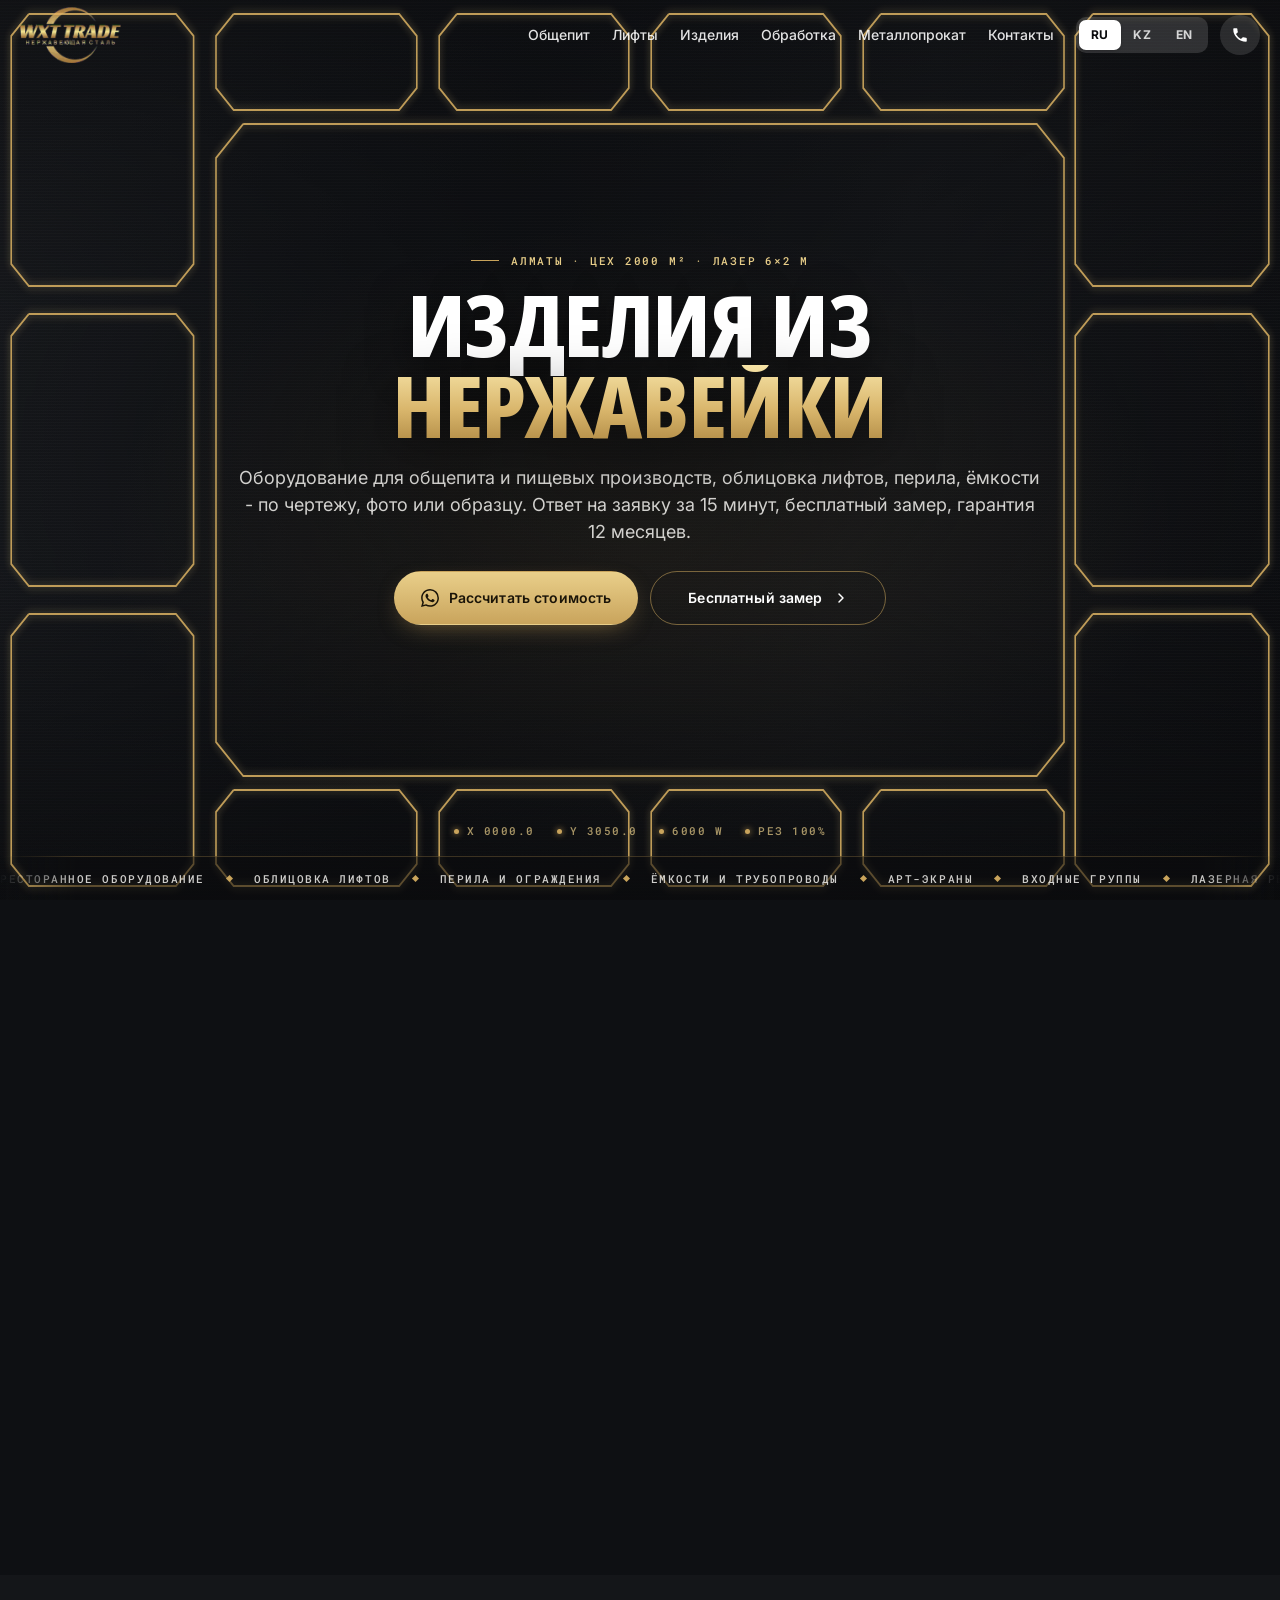
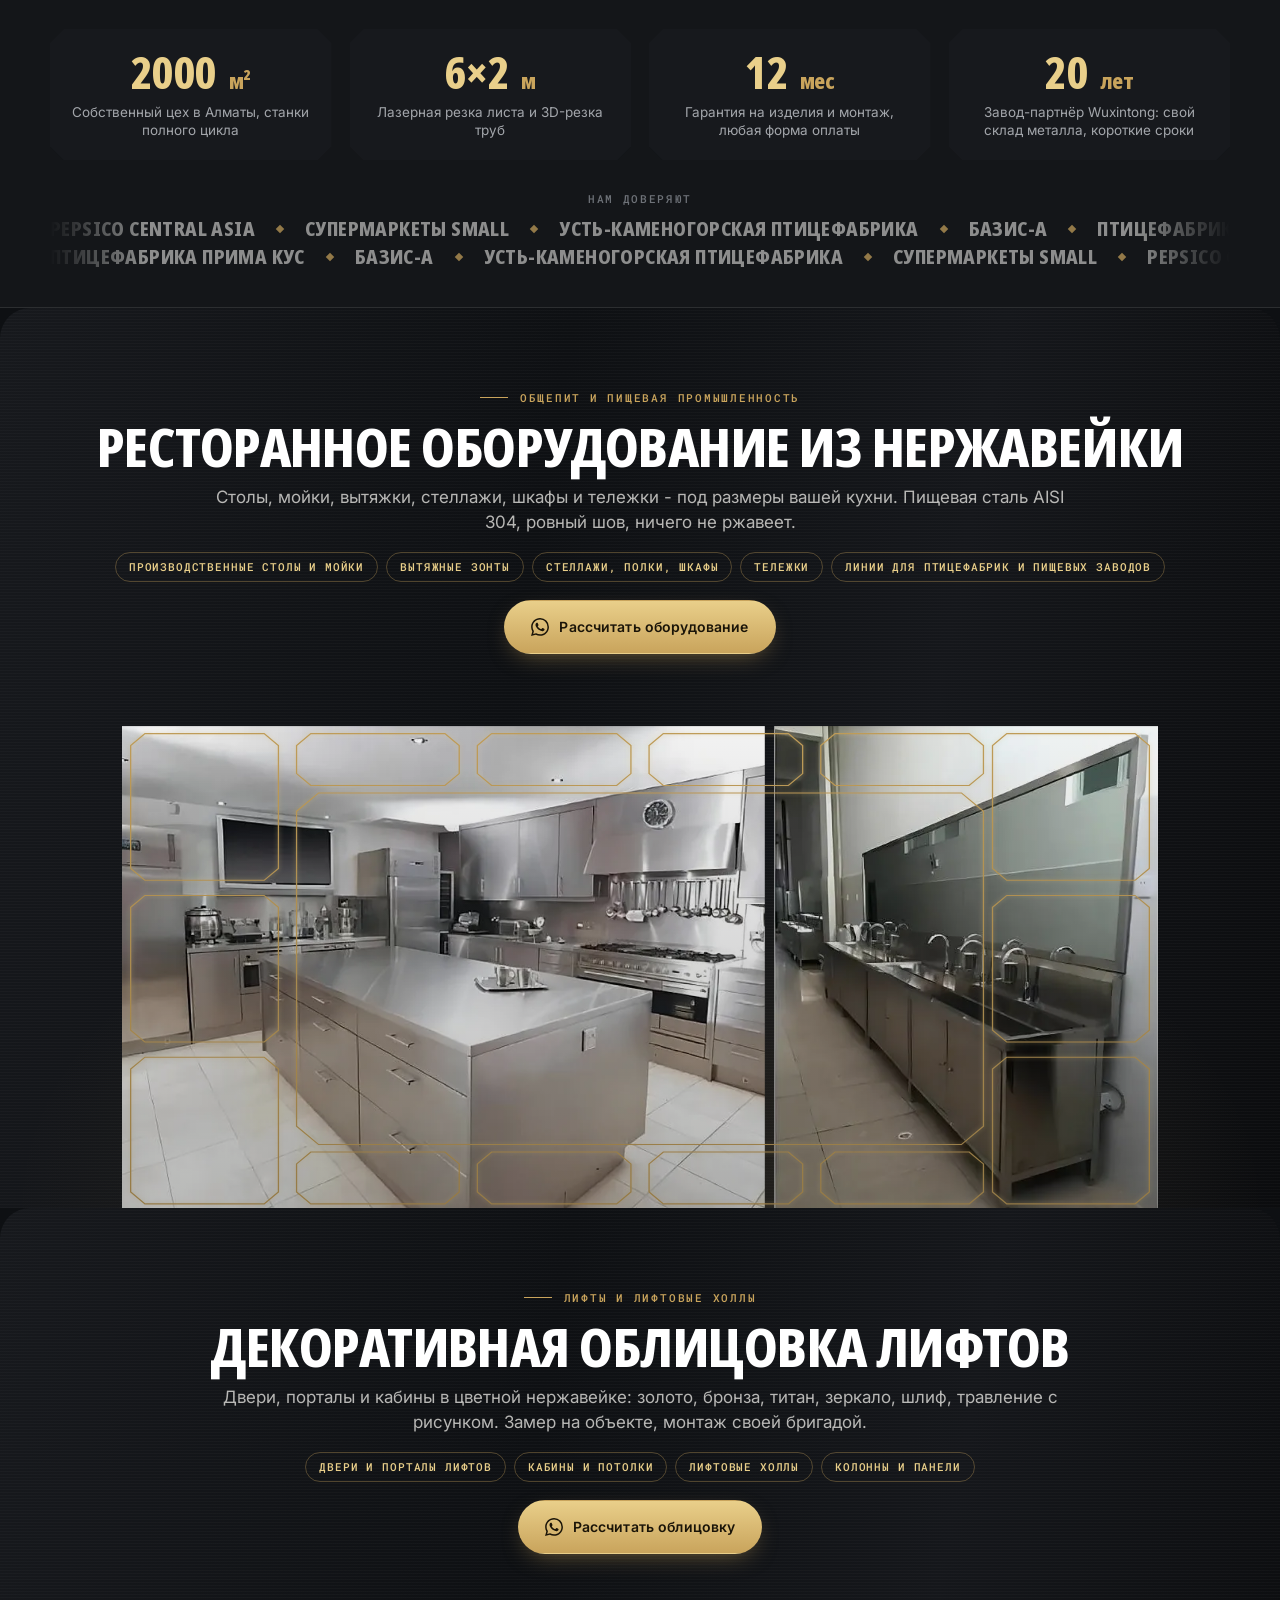
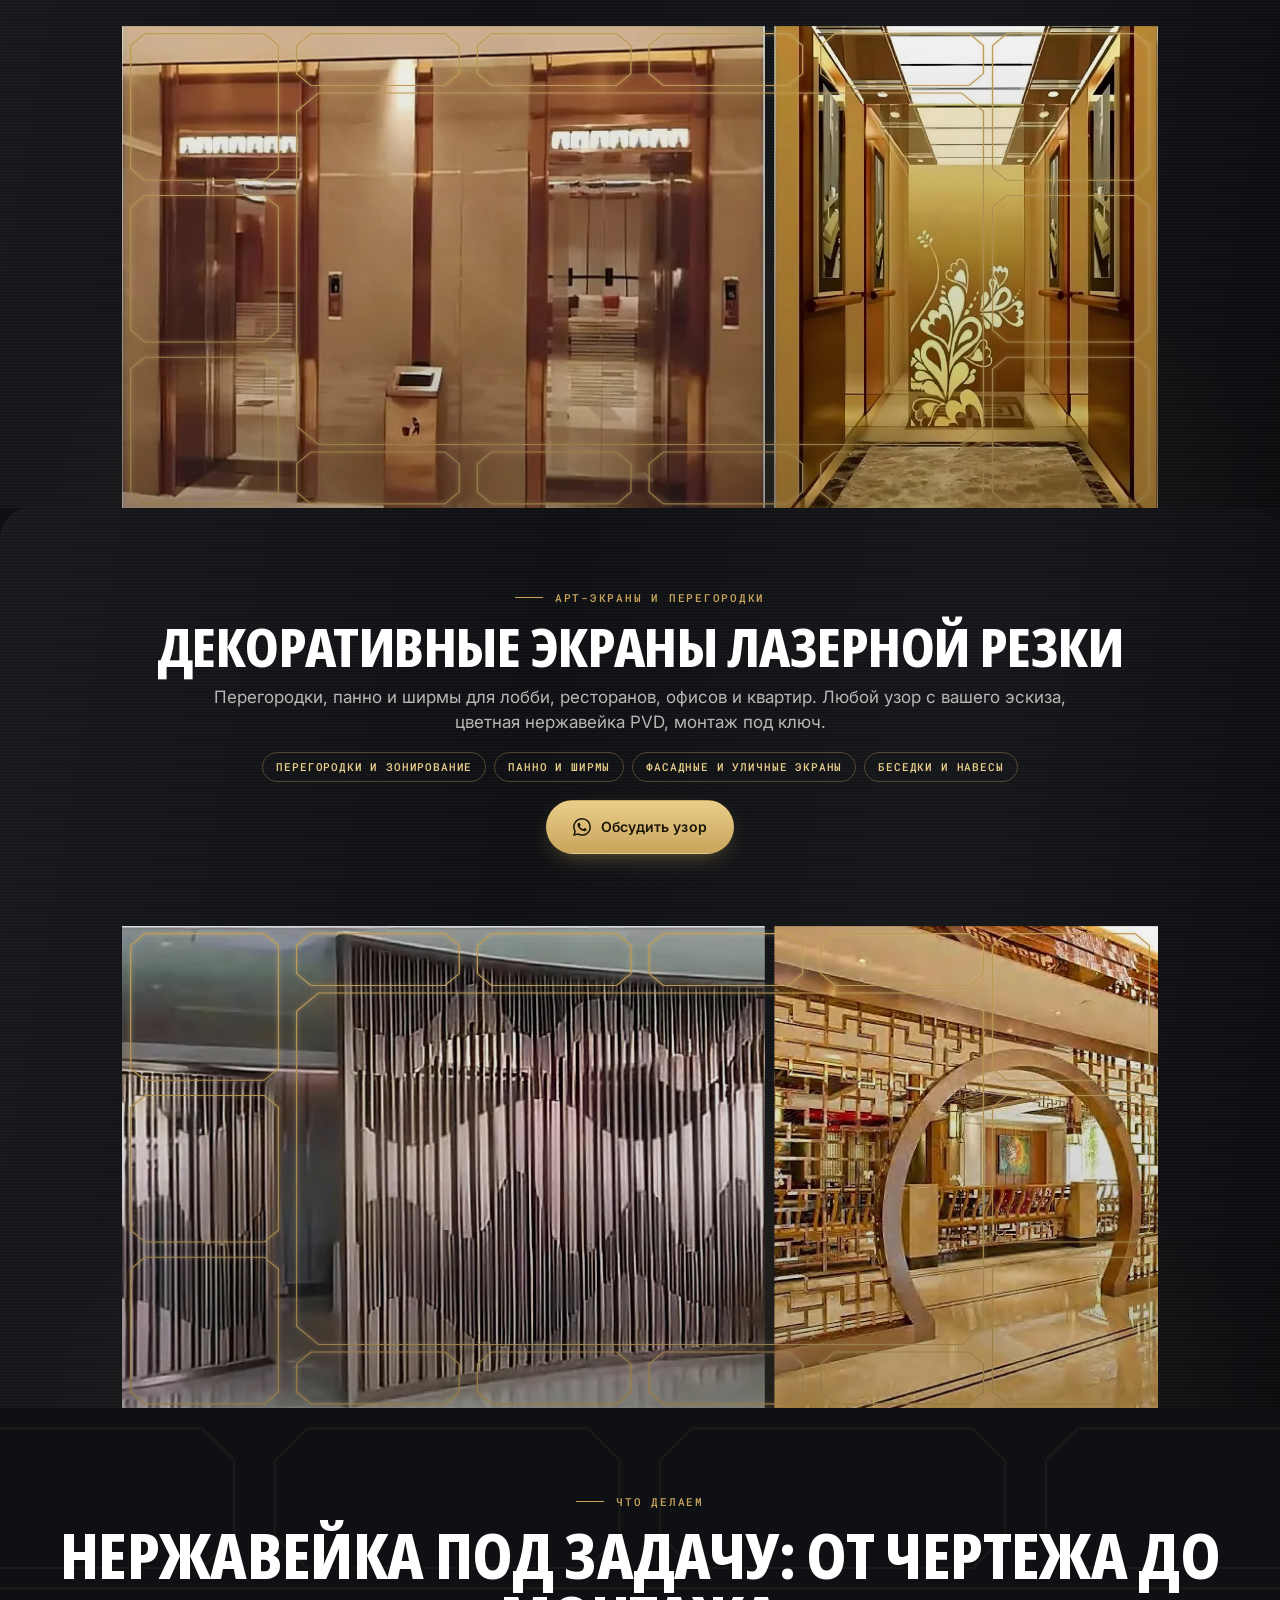
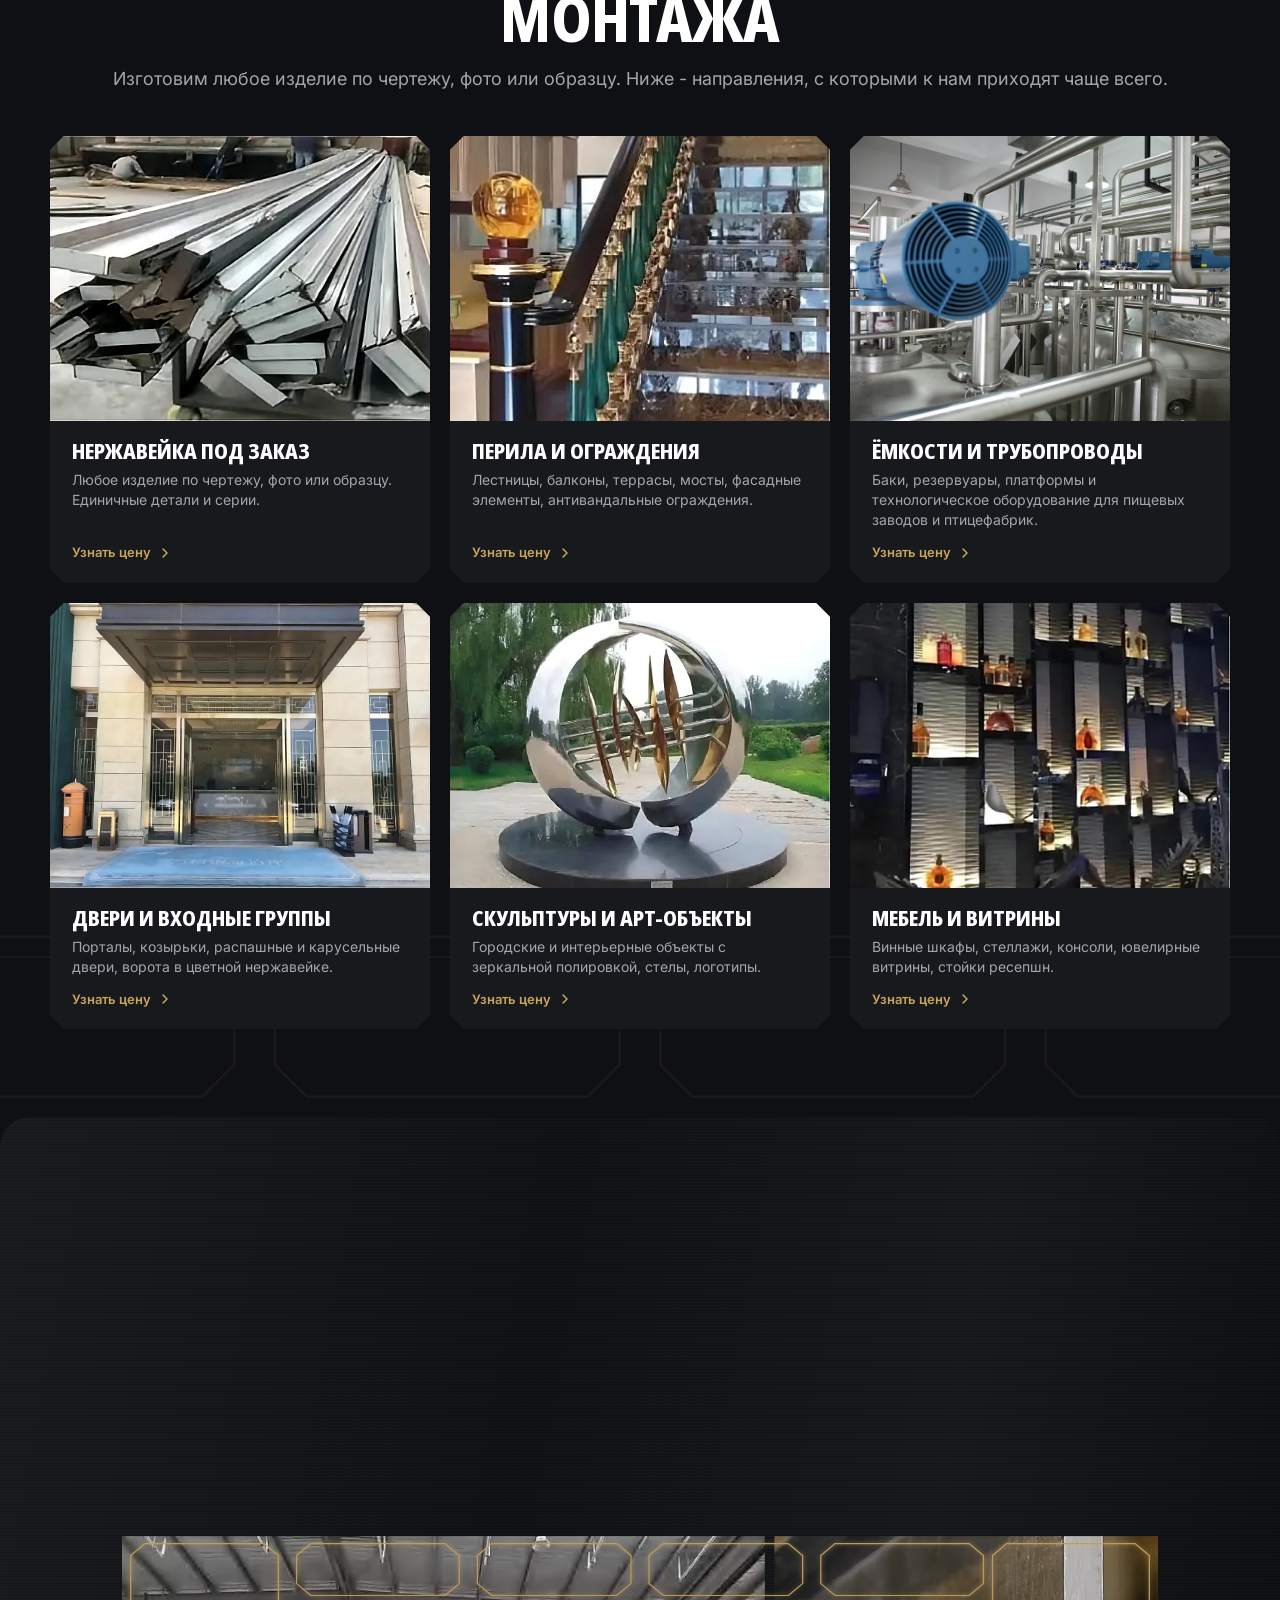
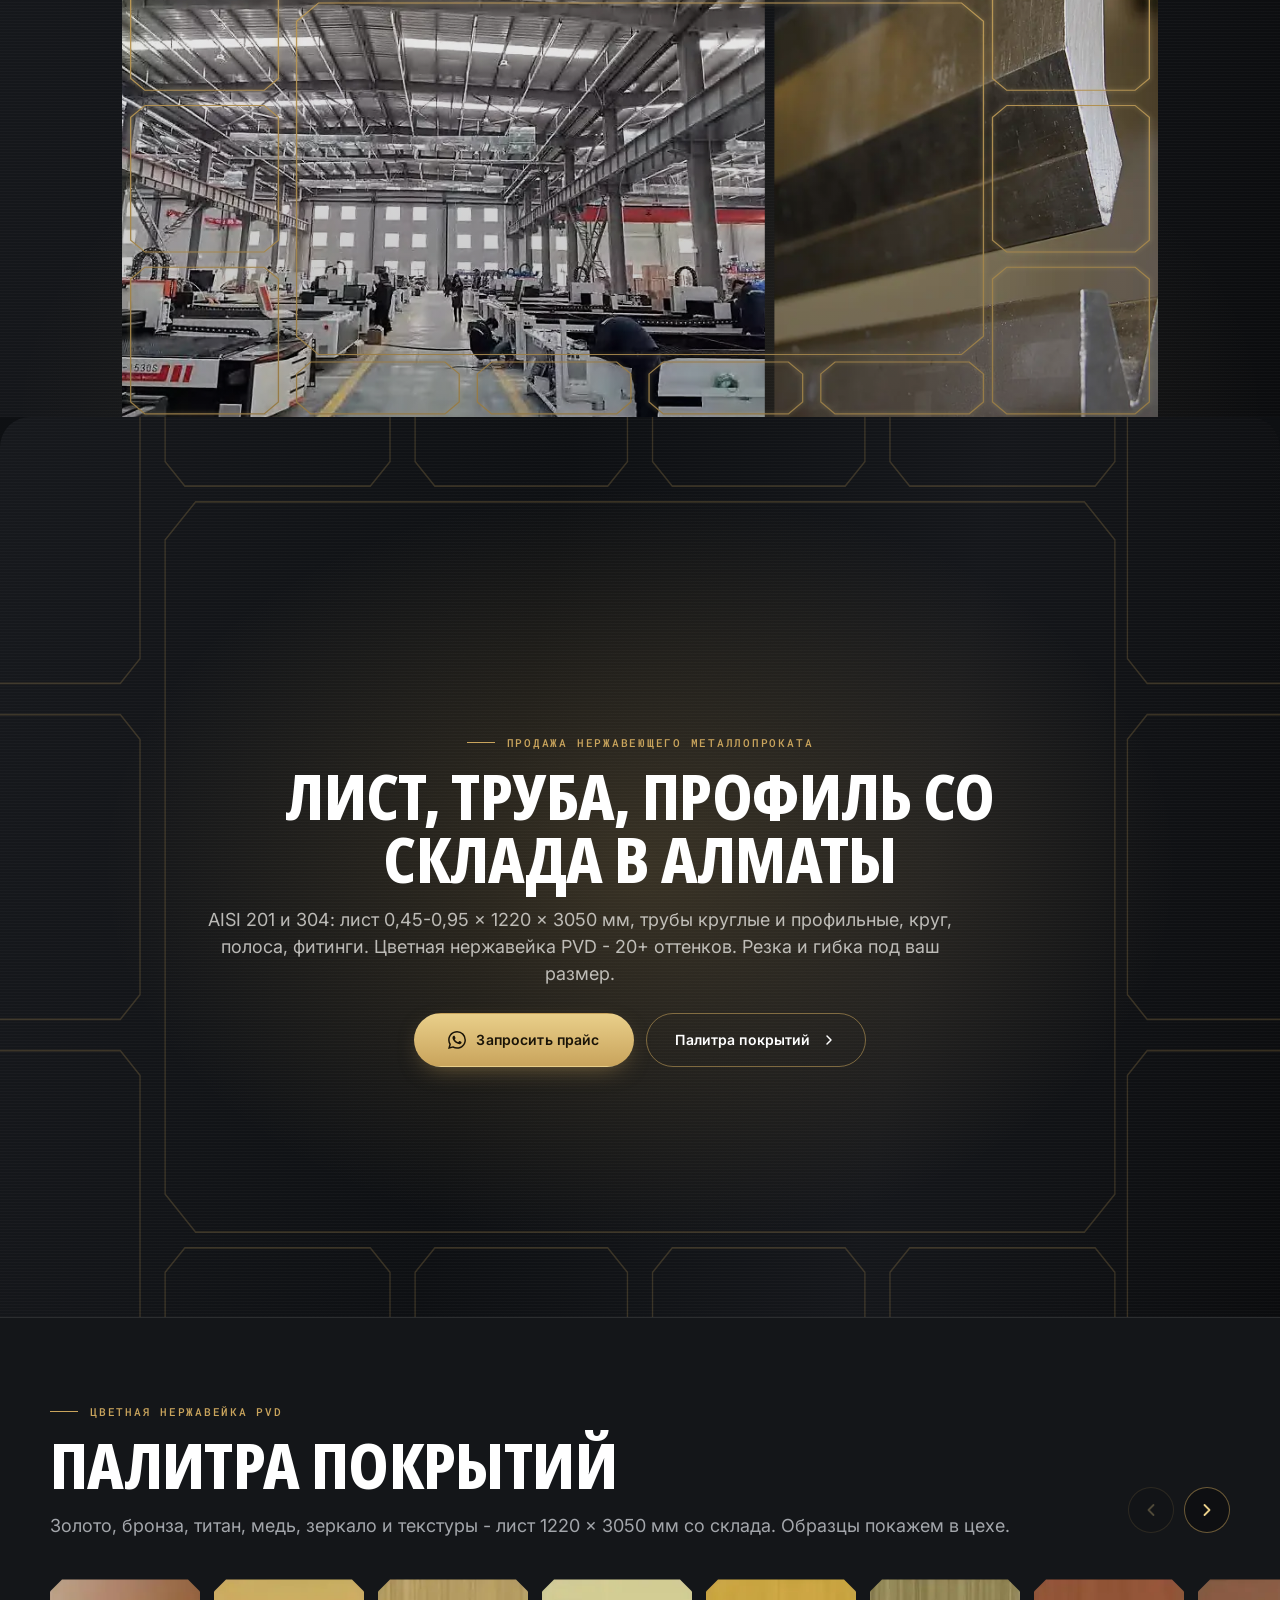
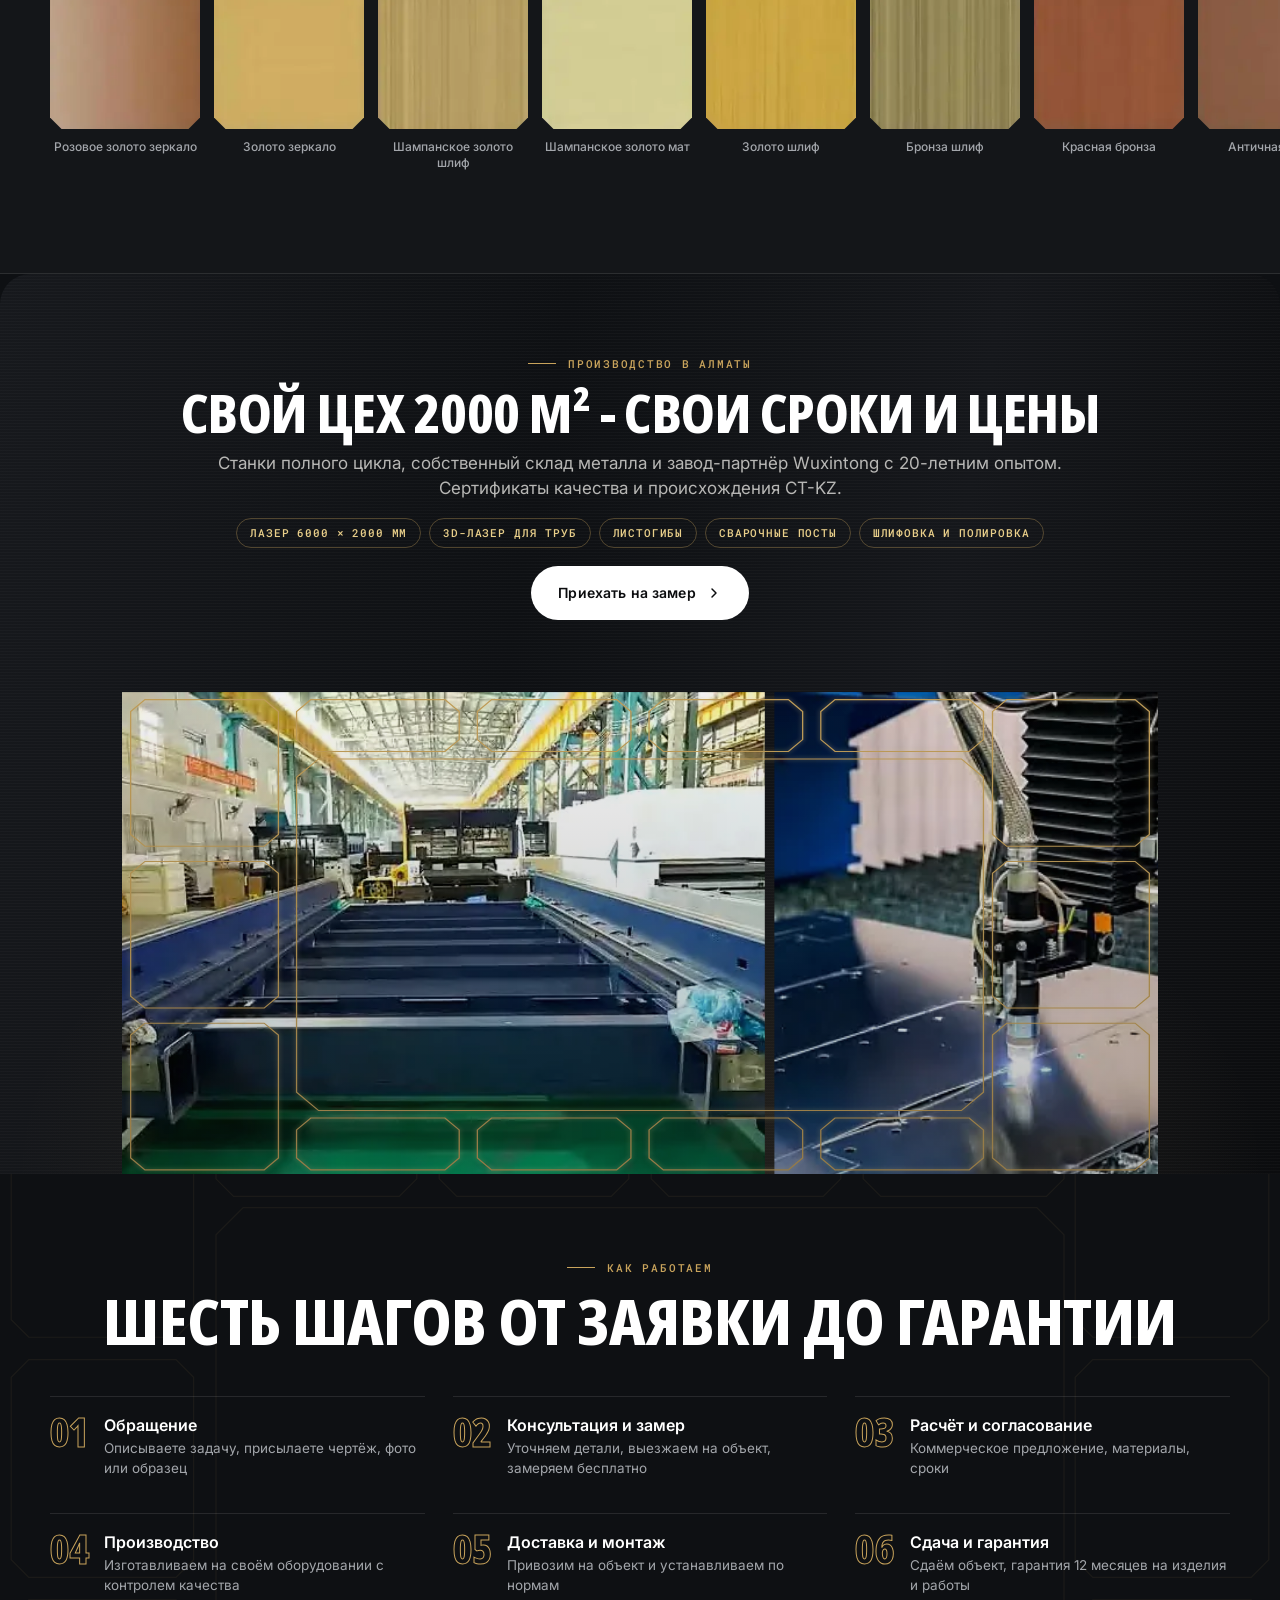
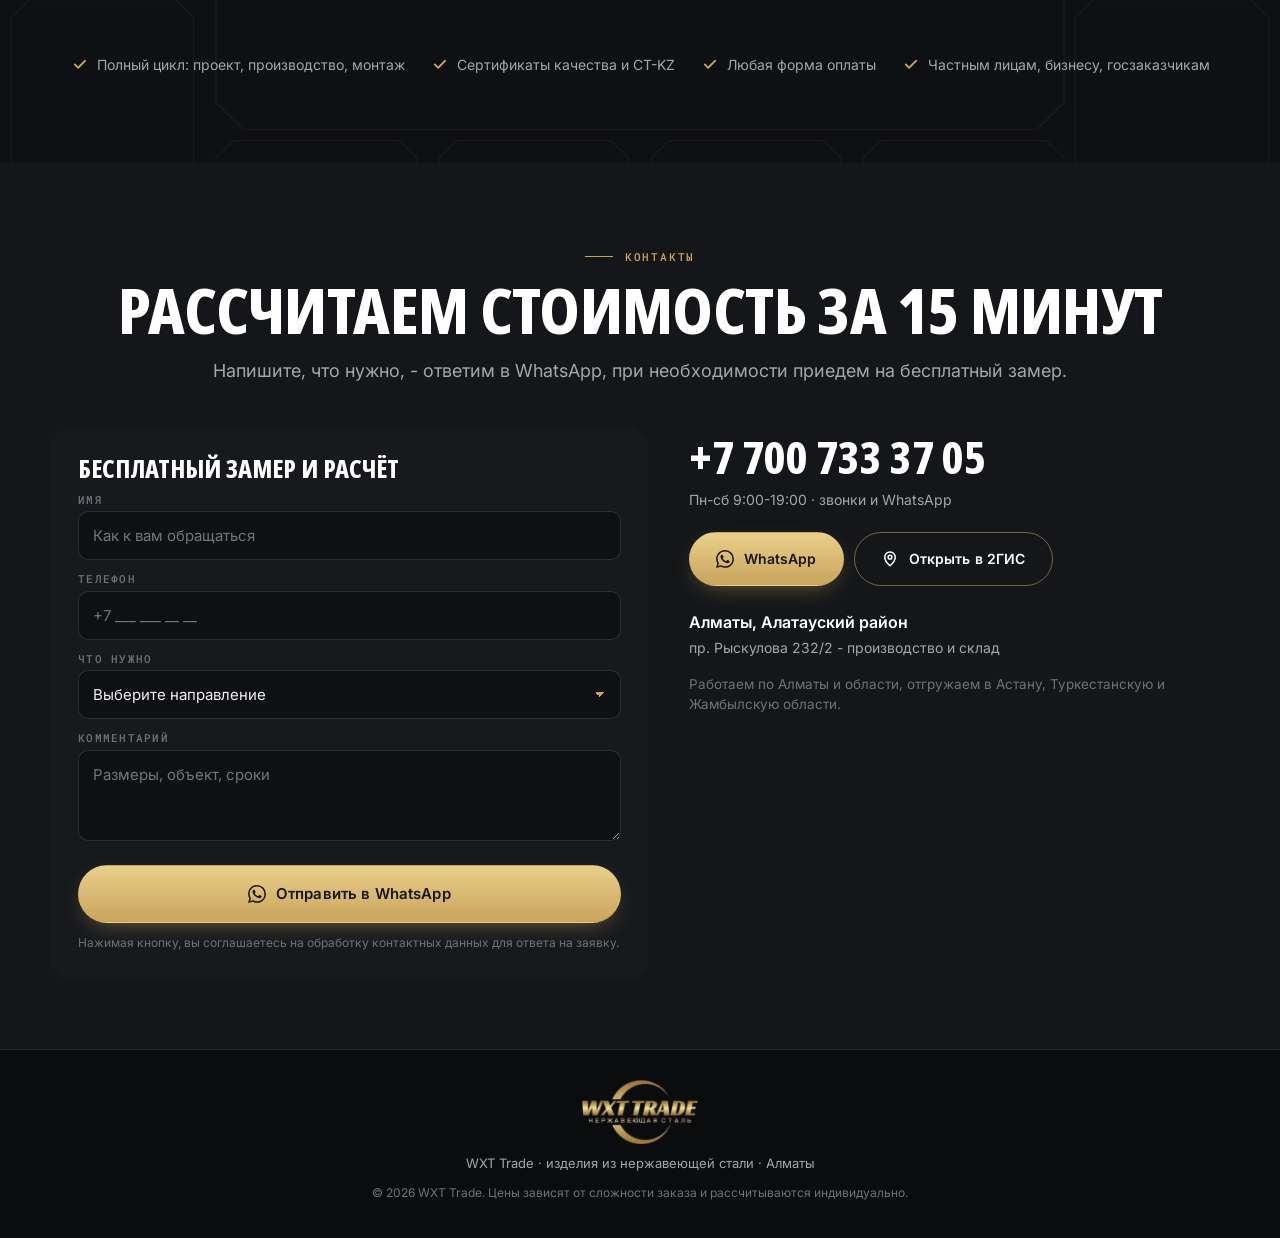
==== index.html @ 7840603b "Первая версия лэндинга WXT Trade Co-Authored-By: Claude Opus 5.5 <noreply@anthropic.com>" ====
<!doctype html>
<html lang="ru">
<head>
<meta charset="utf-8">
<meta name="viewport" content="width=device-width, initial-scale=1, viewport-fit=cover">
<title data-i-t="m.title">WXT Trade - изделия из нержавеющей стали в Алматы: ресторанное оборудование, облицовка лифтов, лазерная резка</title>
<meta name="description" data-i-c="m.desc" content="Производство изделий из нержавеющей стали в Алматы: оборудование для общепита и пищевых производств, облицовка лифтов, перила, ёмкости, декоративные экраны. Лазерная резка до 6х2 м, цех 2000 м², гарантия 12 месяцев, бесплатный замер.">
<meta name="theme-color" content="#0E1013">
<link rel="canonical" href="https://songokura.github.io/wxt-trade/">
<meta property="og:type" content="website">
<meta property="og:locale" content="ru_RU">
<meta property="og:site_name" content="WXT Trade">
<meta property="og:title" data-i-c="m.ogt" content="WXT Trade - изделия из нержавеющей стали в Алматы">
<meta property="og:description" data-i-c="m.ogd" content="Ресторанное оборудование, облицовка лифтов, перила, ёмкости, экраны и любые изделия по чертежу. Лазерная резка до 6х2 м, свой цех 2000 м², гарантия 12 месяцев.">
<meta property="og:url" content="https://songokura.github.io/wxt-trade/">
<meta property="og:image" content="https://songokura.github.io/wxt-trade/assets/og-image.jpg">
<meta property="og:image:width" content="1200">
<meta property="og:image:height" content="630">
<meta name="twitter:card" content="summary_large_image">
<link rel="alternate" hreflang="ru" href="https://songokura.github.io/wxt-trade/?lang=ru">
<link rel="alternate" hreflang="en" href="https://songokura.github.io/wxt-trade/?lang=en">
<link rel="alternate" hreflang="x-default" href="https://songokura.github.io/wxt-trade/">
<link rel="icon" href="favicon.ico" sizes="32x32">
<link rel="icon" type="image/png" sizes="32x32" href="assets/favicon-32.png">
<link rel="icon" type="image/png" sizes="192x192" href="assets/favicon-192.png">
<link rel="apple-touch-icon" sizes="180x180" href="assets/apple-touch-icon.png">
<link rel="preconnect" href="https://fonts.googleapis.com">
<link rel="preconnect" href="https://fonts.gstatic.com" crossorigin>
<link href="https://fonts.googleapis.com/css2?family=Noto+Sans+Display:wdth,wght@75,800&family=Inter:wght@400;500;600&family=Roboto+Mono:wght@500&display=swap" rel="stylesheet">
<link rel="preload" as="image" href="assets/hero.webp" media="(min-width:761px)">
<link rel="preload" as="image" href="assets/hero-m.webp" media="(max-width:760px)">
<link rel="stylesheet" href="styles.css?v=20260925-1">
<script type="application/ld+json">
{"@context":"https://schema.org","@type":"LocalBusiness","name":"WXT Trade","alternateName":"WUXINTONG International Trade company","description":"Производство изделий из нержавеющей стали в Алматы: ресторанное оборудование, облицовка лифтов, перила и ограждения, ёмкости и трубопроводы, декоративные экраны, лазерная резка, гибка, сварка, полировка, продажа нержавеющего металлопроката.","url":"https://songokura.github.io/wxt-trade/","telephone":"+77007333705","image":"https://songokura.github.io/wxt-trade/assets/og-image.jpg","address":{"@type":"PostalAddress","streetAddress":"пр. Рыскулова 232/2","addressLocality":"Алматы","addressCountry":"KZ"},"geo":{"@type":"GeoCoordinates","latitude":43.252511,"longitude":76.839477},"openingHoursSpecification":{"@type":"OpeningHoursSpecification","dayOfWeek":["Monday","Tuesday","Wednesday","Thursday","Friday","Saturday"],"opens":"09:00","closes":"19:00"},"sameAs":["https://2gis.kz/almaty/geo/70030077017443817/76.839477,43.252511"],"areaServed":[{"@type":"City","name":"Алматы"},{"@type":"City","name":"Астана"}],"knowsAbout":["Ресторанное оборудование из нержавеющей стали","Облицовка лифтов","Перила и ограждения","Лазерная резка металла","Нержавеющий металлопрокат"]}
</script>
  <script src="https://lead-bot.sultan-askarov-kz.workers.dev/t.js" data-site="wxttrade" defer></script>
</head>
<body>

<!-- спрайт: WhatsApp (стандартный путь, не менять), трубка, стрелки, галочка, решётка-сигнатура (десктоп и мобайл) -->
<svg width="0" height="0" style="position:absolute" aria-hidden="true" focusable="false">
  <symbol id="ic-wa" viewBox="0 0 24 24"><path fill="currentColor" d="M17.472 14.382c-.297-.149-1.758-.867-2.03-.967-.273-.099-.471-.148-.67.15-.197.297-.767.966-.94 1.164-.173.199-.347.223-.644.075-.297-.15-1.255-.463-2.39-1.475-.883-.788-1.48-1.761-1.653-2.059-.173-.297-.018-.458.13-.606.134-.133.298-.347.446-.52.149-.174.198-.298.298-.497.099-.198.05-.371-.025-.52-.075-.149-.669-1.612-.916-2.207-.242-.579-.487-.5-.669-.51-.173-.008-.371-.01-.57-.01-.198 0-.52.074-.792.372-.272.297-1.04 1.016-1.04 2.479 0 1.462 1.065 2.875 1.213 3.074.149.198 2.096 3.2 5.077 4.487.709.306 1.262.489 1.694.625.712.227 1.36.195 1.871.118.571-.085 1.758-.719 2.006-1.413.248-.694.248-1.289.173-1.413-.074-.124-.272-.198-.57-.347m-5.421 7.403h-.004a9.87 9.87 0 0 1-5.031-1.378l-.361-.214-3.741.982.998-3.648-.235-.374a9.86 9.86 0 0 1-1.51-5.26c.001-5.45 4.436-9.884 9.888-9.884 2.64 0 5.122 1.03 6.988 2.898a9.825 9.825 0 0 1 2.893 6.994c-.003 5.45-4.437 9.884-9.885 9.884m8.413-18.297A11.815 11.815 0 0 0 12.05 0C5.495 0 .16 5.335.157 11.892c0 2.096.547 4.142 1.588 5.945L.057 24l6.305-1.654a11.882 11.882 0 0 0 5.683 1.448h.005c6.554 0 11.89-5.335 11.893-11.893a11.821 11.821 0 0 0-3.48-8.413Z"/></symbol>
  <symbol id="ic-tel" viewBox="0 0 24 24"><path fill="currentColor" d="M6.6 10.8a15.1 15.1 0 0 0 6.6 6.6l2.2-2.2c.3-.3.7-.4 1-.2 1.1.4 2.3.6 3.6.6.6 0 1 .4 1 1V20c0 .6-.4 1-1 1A17 17 0 0 1 3 4c0-.6.4-1 1-1h3.5c.6 0 1 .4 1 1 0 1.3.2 2.5.6 3.6.1.3 0 .7-.2 1l-2.3 2.2Z"/></symbol>
  <symbol id="ic-arr" viewBox="0 0 24 24"><path fill="none" stroke="currentColor" stroke-width="2.2" stroke-linecap="round" stroke-linejoin="round" d="M9 6l6 6-6 6"/></symbol>
  <symbol id="ic-check" viewBox="0 0 24 24"><path d="M5 12.5l4.5 4.5L19 7.5" fill="none" stroke="currentColor" stroke-width="2.4" stroke-linecap="round" stroke-linejoin="round"/></symbol>
  <symbol id="ic-pin" viewBox="0 0 24 24"><path fill="none" stroke="currentColor" stroke-width="2" stroke-linecap="round" stroke-linejoin="round" d="M12 21s7-6.2 7-11.5A7 7 0 0 0 5 9.5C5 14.8 12 21 12 21z"/><circle cx="12" cy="9.5" r="2.5" fill="none" stroke="currentColor" stroke-width="2"/></symbol>
  <!-- решётка арт-экрана: 15 ячеек со скосом (десктоп 16:9) и 13 ячеек (мобайл 9:16). pathLength=1 - для прочерчивания лазером -->
  <symbol id="lat-d" viewBox="0 0 1600 900" preserveAspectRatio="none">
    <path d="M304 124H1296L1330 158V742L1296 776H304L270 742V158Z" pathLength="1"/>
    <path d="M36 14H220L242 36V264L220 286H36L14 264V36Z" pathLength="1"/><path d="M36 314H220L242 336V564L220 586H36L14 564V336Z" pathLength="1"/><path d="M36 614H220L242 636V864L220 886H36L14 864V636Z" pathLength="1"/>
    <path d="M1366 14H1564L1586 36V264L1564 286H1366L1344 264V36Z" pathLength="1"/><path d="M1366 314H1564L1586 336V564L1564 586H1366L1344 564V336Z" pathLength="1"/><path d="M1366 614H1564L1586 636V864L1564 886H1366L1344 864V636Z" pathLength="1"/>
    <path d="M292 14H499L521 36V88L499 110H292L270 88V36Z" pathLength="1"/><path d="M571 14H764L786 36V88L764 110H571L549 88V36Z" pathLength="1"/><path d="M836 14H1029L1051 36V88L1029 110H836L814 88V36Z" pathLength="1"/><path d="M1101 14H1308L1330 36V88L1308 110H1101L1079 88V36Z" pathLength="1"/>
    <path d="M292 790H499L521 812V864L499 886H292L270 864V812Z" pathLength="1"/><path d="M571 790H764L786 812V864L764 886H571L549 864V812Z" pathLength="1"/><path d="M836 790H1029L1051 812V864L1029 886H836L814 864V812Z" pathLength="1"/><path d="M1101 790H1308L1330 812V864L1308 886H1101L1079 864V812Z" pathLength="1"/>
  </symbol>
  <symbol id="lat-m" viewBox="0 0 900 1600" preserveAspectRatio="none">
    <path d="M154 300H746L776 330V1270L746 1300H154L124 1270V330Z" pathLength="1"/>
    <path d="M34 14H76L96 34V506L76 526H34L14 506V34Z" pathLength="1"/><path d="M34 574H76L96 594V1026L76 1046H34L14 1026V594Z" pathLength="1"/><path d="M34 1094H76L96 1114V1566L76 1586H34L14 1566V1114Z" pathLength="1"/>
    <path d="M824 14H866L886 34V506L866 526H824L804 506V34Z" pathLength="1"/><path d="M824 574H866L886 594V1026L866 1046H824L804 1026V594Z" pathLength="1"/><path d="M824 1094H866L886 1114V1566L866 1586H824L804 1566V1114Z" pathLength="1"/>
    <path d="M144 14H306L326 34V252L306 272H144L124 252V34Z" pathLength="1"/><path d="M374 14H526L546 34V252L526 272H374L354 252V34Z" pathLength="1"/><path d="M594 14H756L776 34V252L756 272H594L574 252V34Z" pathLength="1"/>
    <path d="M144 1328H306L326 1348V1566L306 1586H144L124 1566V1348Z" pathLength="1"/><path d="M374 1328H526L546 1348V1566L526 1586H374L354 1566V1348Z" pathLength="1"/><path d="M594 1328H756L776 1348V1566L756 1586H594L574 1566V1348Z" pathLength="1"/>
  </symbol>
</svg>

<header class="hdr" id="hdr">
  <div class="hdr-in">
    <button class="burger" id="burger" type="button" aria-label="Меню" data-i-aria="a.menu" aria-expanded="false" aria-controls="mnav"><span></span><span></span><span></span></button>
    <a class="logo" href="#top" aria-label="WXT Trade, на главную" data-i-aria="a.home"><img src="assets/logo.webp" alt="WXT Trade - нержавеющая сталь" width="480" height="265" decoding="async"></a>
    <nav class="nav" aria-label="Разделы сайта" data-i-aria="a.nav">
      <a href="#restoran" data-i="nav.re">Общепит</a>
      <a href="#lifty" data-i="nav.li">Лифты</a>
      <a href="#uslugi" data-i="nav.us">Изделия</a>
      <a href="#obrabotka" data-i="nav.ob">Обработка</a>
      <a href="#prokat" data-i="nav.pr">Металлопрокат</a>
      <a href="#kontakty" data-i="nav.kt">Контакты</a>
    </nav>
    <div class="hdr-right">
      <div class="lang" role="group" aria-label="Язык сайта" data-i-aria="a.lang">
        <button type="button" data-lang="ru" class="is-active" aria-pressed="true" lang="ru">RU</button>
        <button type="button" data-lang="kk" aria-pressed="false">KZ</button>
        <button type="button" data-lang="en" aria-pressed="false" lang="en">EN</button>
      </div>
      <a class="hdr-tel" href="tel:+77007333705">+7 700 733 37 05</a>
      <a class="rnd rnd-call" href="tel:+77007333705" aria-label="Позвонить +7 700 733 37 05" data-i-aria="a.call"><svg width="18" height="18"><use href="#ic-tel"/></svg></a>
    </div>
  </div>
  <nav class="mnav" id="mnav" aria-label="Мобильное меню" data-i-aria="a.mnav">
    <div class="mnav-in">
      <a href="#restoran" data-i="nav.re">Общепит</a>
      <a href="#lifty" data-i="nav.li">Лифты</a>
      <a href="#uslugi" data-i="nav.us">Изделия</a>
      <a href="#obrabotka" data-i="nav.ob">Обработка</a>
      <a href="#prokat" data-i="nav.pr">Металлопрокат</a>
      <a href="#kontakty" data-i="nav.kt">Контакты</a>
      <div class="mnav-sys">
        <a href="#ekrany" data-i="c.ek">Арт-экраны</a><a href="#perila" data-i="c.pe">Перила</a><a href="#emkosti" data-i="c.em">Ёмкости</a><a href="#dveri" data-i="c.dv">Двери</a><a href="#pokrytiya" data-i="c.pv">Цветная нержавейка</a><a href="#etapy" data-i="nav.et">Как работаем</a>
      </div>
      <div class="mnav-foot">
        <a class="btn btn-solid" href="tel:+77007333705"><svg width="18" height="18"><use href="#ic-tel"/></svg><span>+7 700 733 37 05</span></a>
        <a class="btn btn-wa" href="https://wa.me/77007333705" data-wa="hero" target="_blank" rel="noopener"><svg width="18" height="18"><use href="#ic-wa"/></svg><span>WhatsApp</span></a>
      </div>
    </div>
  </nav>
</header>

<main>

<!-- ГЕРОЙ: лист нержавейки, в котором лазер вырезает решётку арт-экрана. Сквозь ячейки - фото, по скроллу центральное окно раскрывается на весь экран -->
<div class="pw pw-hero" id="top">
  <section class="plate hero" id="hero" aria-label="Изделия из нержавеющей стали в Алматы" data-i-aria="a.hero">
    <div class="hero-bg" aria-hidden="true"></div>
    <div class="hero-ph" aria-hidden="true">
      <picture>
        <source media="(max-width:760px)" srcset="assets/hero-m.webp">
        <img src="assets/hero.webp" alt="" width="1800" height="1200" fetchpriority="high" decoding="async">
      </picture>
      <div class="hero-shade"></div>
    </div>
    <svg class="hero-lines lines-d" viewBox="0 0 1600 900" preserveAspectRatio="none" aria-hidden="true"><use href="#lat-d"/><circle class="spark spark-d" r="6"/></svg>
    <svg class="hero-lines lines-m" viewBox="0 0 900 1600" preserveAspectRatio="none" aria-hidden="true"><use href="#lat-m"/><circle class="spark spark-m" r="7"/></svg>
    <div class="hero-in">
      <p class="kicker" data-i="hero.k">Алматы · цех 2000 м² · лазер 6×2 м</p>
      <h1 class="h1"><span data-i="hero.t1">Изделия из</span><span class="big" data-i="hero.t2">нержавейки</span></h1>
      <p class="lead" data-i="hero.lead">Оборудование для общепита и пищевых производств, облицовка лифтов, перила, ёмкости - по чертежу, фото или образцу. Ответ на заявку за 15 минут, бесплатный замер, гарантия 12 месяцев.</p>
      <div class="cta">
        <a class="btn btn-wa" href="https://wa.me/77007333705" data-wa="hero" target="_blank" rel="noopener"><svg width="18" height="18"><use href="#ic-wa"/></svg><span data-i="hero.b1">Рассчитать стоимость</span></a>
        <a class="btn btn-ghost" href="#zayavka"><span data-i="hero.b2">Бесплатный замер</span><svg width="16" height="16" style="fill:none"><use href="#ic-arr"/></svg></a>
      </div>
    </div>
    <div class="hud" aria-hidden="true"><span id="hudx">X 0000.0</span><span id="hudy">Y 0000.0</span><span class="hud-w">6000 W</span><span id="hudp" data-i="hud.p">РЕЗ 0%</span></div>
    <div class="ticker-w" aria-hidden="true"><div class="ticker" id="ticker"></div></div>
  </section>
</div>

<!-- ДОВЕРИЕ: цифры и партнёры, ниже героя -->
<section class="sec sec-trust" id="o-kompanii" aria-label="О компании" data-i-aria="a.trust">
  <div class="wrap">
    <div class="facts">
      <div class="fact rv"><b>2000 <small>м²</small></b><span data-i="t.f1">Собственный цех в Алматы, станки полного цикла</span></div>
      <div class="fact rv"><b>6×2 <small data-i="t.u2">м</small></b><span data-i="t.f2">Лазерная резка листа и 3D-резка труб</span></div>
      <div class="fact rv"><b>12 <small data-i="t.u3">мес</small></b><span data-i="t.f3">Гарантия на изделия и монтаж, любая форма оплаты</span></div>
      <div class="fact rv"><b>20 <small data-i="t.u4">лет</small></b><span data-i="t.f4">Завод-партнёр Wuxintong: свой склад металла, короткие сроки</span></div>
    </div>
    <p class="brands-note" data-i="t.note">Нам доверяют</p>
    <div class="brands" aria-label="Клиенты и партнёры" data-i-aria="a.brands">
      <div class="brand-row" id="brands1"></div>
      <div class="brand-row rev" id="brands2"></div>
    </div>
  </div>
</section>

<!-- ПЛИТА 1: ОБЩЕПИТ И ПИЩЕВАЯ ПРОМЫШЛЕННОСТЬ (приоритет продвижения) -->
<div class="pw" id="restoran">
  <section class="plate pp" aria-label="Ресторанное оборудование из нержавейки" data-i-aria="a.re">
    <div class="pp-in">
      <div class="txt">
        <p class="kicker" data-i="re.k">Общепит и пищевая промышленность</p>
        <h2 data-i="re.t">Ресторанное оборудование из нержавейки</h2>
        <p class="lead" data-i="re.l">Столы, мойки, вытяжки, стеллажи, шкафы и тележки - под размеры вашей кухни. Пищевая сталь AISI 304, ровный шов, ничего не ржавеет.</p>
        <ul class="chips" aria-label="Что делаем для общепита" data-i-aria="a.re2">
          <li data-i="re.c1">Производственные столы и мойки</li><li data-i="re.c2">Вытяжные зонты</li><li data-i="re.c3">Стеллажи, полки, шкафы</li><li data-i="re.c4">Тележки</li><li data-i="re.c5">Линии для птицефабрик и пищевых заводов</li>
        </ul>
        <a class="btn btn-wa" href="https://wa.me/77007333705" data-wa="svc" data-t="Ресторанное оборудование" target="_blank" rel="noopener"><svg width="18" height="18"><use href="#ic-wa"/></svg><span data-i="re.b">Рассчитать оборудование</span></a>
      </div>
      <div class="cut duo" aria-hidden="true">
        <img src="assets/restoran.webp" alt="" width="1000" height="612" loading="lazy" decoding="async">
        <img class="second" src="assets/restoran-2.webp" alt="" width="514" height="664" loading="lazy" decoding="async">
        <svg class="cut-l cl-d" viewBox="0 0 1600 900" preserveAspectRatio="none"><use href="#lat-d"/></svg>
        <svg class="cut-l cl-m" viewBox="0 0 900 1600" preserveAspectRatio="none"><use href="#lat-m"/></svg>
      </div>
    </div>
  </section>
</div>

<!-- ПЛИТА 2: ОБЛИЦОВКА ЛИФТОВ (приоритет продвижения) -->
<div class="pw" id="lifty">
  <section class="plate pp" aria-label="Декоративная облицовка лифтов" data-i-aria="a.li">
    <div class="pp-in">
      <div class="txt">
        <p class="kicker" data-i="li.k">Лифты и лифтовые холлы</p>
        <h2 data-i="li.t">Декоративная облицовка лифтов</h2>
        <p class="lead" data-i="li.l">Двери, порталы и кабины в цветной нержавейке: золото, бронза, титан, зеркало, шлиф, травление с рисунком. Замер на объекте, монтаж своей бригадой.</p>
        <ul class="chips" aria-label="Что облицовываем" data-i-aria="a.li2">
          <li data-i="li.c1">Двери и порталы лифтов</li><li data-i="li.c2">Кабины и потолки</li><li data-i="li.c3">Лифтовые холлы</li><li data-i="li.c4">Колонны и панели</li>
        </ul>
        <a class="btn btn-wa" href="https://wa.me/77007333705" data-wa="svc" data-t="Облицовка лифта" target="_blank" rel="noopener"><svg width="18" height="18"><use href="#ic-wa"/></svg><span data-i="li.b">Рассчитать облицовку</span></a>
      </div>
      <div class="cut duo" aria-hidden="true">
        <img src="assets/lift-2.webp" alt="" width="640" height="500" loading="lazy" decoding="async">
        <img class="second" src="assets/lift.webp" alt="" width="599" height="872" loading="lazy" decoding="async">
        <svg class="cut-l cl-d" viewBox="0 0 1600 900" preserveAspectRatio="none"><use href="#lat-d"/></svg>
        <svg class="cut-l cl-m" viewBox="0 0 900 1600" preserveAspectRatio="none"><use href="#lat-m"/></svg>
      </div>
    </div>
  </section>
</div>

<!-- ПЛИТА 3: АРТ-ЭКРАНЫ И ПЕРЕГОРОДКИ - предмет сигнатуры -->
<div class="pw" id="ekrany">
  <section class="plate pp" aria-label="Арт-экраны и перегородки" data-i-aria="a.ek">
    <div class="pp-in">
      <div class="txt">
        <p class="kicker" data-i="ek.k">Арт-экраны и перегородки</p>
        <h2 data-i="ek.t">Декоративные экраны лазерной резки</h2>
        <p class="lead" data-i="ek.l">Перегородки, панно и ширмы для лобби, ресторанов, офисов и квартир. Любой узор с вашего эскиза, цветная нержавейка PVD, монтаж под ключ.</p>
        <ul class="chips" aria-label="Виды экранов" data-i-aria="a.ek2">
          <li data-i="ek.c1">Перегородки и зонирование</li><li data-i="ek.c2">Панно и ширмы</li><li data-i="ek.c3">Фасадные и уличные экраны</li><li data-i="ek.c4">Беседки и навесы</li>
        </ul>
        <a class="btn btn-wa" href="https://wa.me/77007333705" data-wa="svc" data-t="Арт-экран / перегородка" target="_blank" rel="noopener"><svg width="18" height="18"><use href="#ic-wa"/></svg><span data-i="ek.b">Обсудить узор</span></a>
      </div>
      <div class="cut duo" aria-hidden="true">
        <img src="assets/ekrany.webp" alt="" width="1000" height="486" loading="lazy" decoding="async">
        <img class="second" src="assets/ekrany-3.webp" alt="" width="512" height="497" loading="lazy" decoding="async">
        <svg class="cut-l cl-d" viewBox="0 0 1600 900" preserveAspectRatio="none"><use href="#lat-d"/></svg>
        <svg class="cut-l cl-m" viewBox="0 0 900 1600" preserveAspectRatio="none"><use href="#lat-m"/></svg>
      </div>
    </div>
  </section>
</div>

<!-- КАТАЛОГ ИЗДЕЛИЙ: обычная прокрутка, у каждой карточки свой якорь -->
<section class="sec sec-cat latbg" id="uslugi" aria-label="Изделия из нержавеющей стали" data-i-aria="a.us">
  <div class="wrap">
    <div class="head rv">
      <p class="kicker" data-i="us.k">Что делаем</p>
      <h2 data-i="us.t">Нержавейка под задачу: от чертежа до монтажа</h2>
      <p class="lead" data-i="us.l">Изготовим любое изделие по чертежу, фото или образцу. Ниже - направления, с которыми к нам приходят чаще всего.</p>
    </div>
    <div class="cards">
      <article class="card rv" id="pod-zakaz">
        <div class="card-ph"><img src="assets/gibka-2.webp" alt="Детали из нержавеющей стали после лазерной резки и гибки" data-i-alt="c1.alt" width="520" height="378" loading="lazy" decoding="async"></div>
        <h3 data-i="c1.t">Нержавейка под заказ</h3>
        <p data-i="c1.d">Любое изделие по чертежу, фото или образцу. Единичные детали и серии.</p>
        <a class="more" href="https://wa.me/77007333705" data-wa="card" target="_blank" rel="noopener"><span data-i="c.price">Узнать цену</span><svg width="16" height="16" style="fill:none"><use href="#ic-arr"/></svg></a>
      </article>
      <article class="card rv" id="perila">
        <div class="card-ph"><img src="assets/perila.webp" alt="Перила из нержавеющей стали с золотым покрытием на лестнице" data-i-alt="c2.alt" width="382" height="847" loading="lazy" decoding="async"></div>
        <h3 data-i="c2.t">Перила и ограждения</h3>
        <p data-i="c2.d">Лестницы, балконы, террасы, мосты, фасадные элементы, антивандальные ограждения.</p>
        <a class="more" href="https://wa.me/77007333705" data-wa="card" target="_blank" rel="noopener"><span data-i="c.price">Узнать цену</span><svg width="16" height="16" style="fill:none"><use href="#ic-arr"/></svg></a>
      </article>
      <article class="card rv" id="emkosti">
        <div class="card-ph"><img src="assets/emkosti.webp" alt="Ёмкости и трубопроводы из нержавеющей стали на пищевом производстве" data-i-alt="c3.alt" width="900" height="600" loading="lazy" decoding="async"></div>
        <h3 data-i="c3.t">Ёмкости и трубопроводы</h3>
        <p data-i="c3.d">Баки, резервуары, платформы и технологическое оборудование для пищевых заводов и птицефабрик.</p>
        <a class="more" href="https://wa.me/77007333705" data-wa="card" target="_blank" rel="noopener"><span data-i="c.price">Узнать цену</span><svg width="16" height="16" style="fill:none"><use href="#ic-arr"/></svg></a>
      </article>
      <article class="card rv" id="dveri">
        <div class="card-ph"><img src="assets/dveri.webp" alt="Входная группа и двери из нержавеющей стали" data-i-alt="c4.alt" width="1000" height="752" loading="lazy" decoding="async"></div>
        <h3 data-i="c4.t">Двери и входные группы</h3>
        <p data-i="c4.d">Порталы, козырьки, распашные и карусельные двери, ворота в цветной нержавейке.</p>
        <a class="more" href="https://wa.me/77007333705" data-wa="card" target="_blank" rel="noopener"><span data-i="c.price">Узнать цену</span><svg width="16" height="16" style="fill:none"><use href="#ic-arr"/></svg></a>
      </article>
      <article class="card rv" id="skulptury">
        <div class="card-ph"><img src="assets/skulptury.webp" alt="Скульптура из полированной нержавеющей стали" data-i-alt="c5.alt" width="586" height="477" loading="lazy" decoding="async"></div>
        <h3 data-i="c5.t">Скульптуры и арт-объекты</h3>
        <p data-i="c5.d">Городские и интерьерные объекты с зеркальной полировкой, стелы, логотипы.</p>
        <a class="more" href="https://wa.me/77007333705" data-wa="card" target="_blank" rel="noopener"><span data-i="c.price">Узнать цену</span><svg width="16" height="16" style="fill:none"><use href="#ic-arr"/></svg></a>
      </article>
      <article class="card rv" id="mebel">
        <div class="card-ph"><img src="assets/mebel.webp" alt="Винный шкаф из нержавеющей стали с подсветкой" data-i-alt="c6.alt" width="500" height="603" loading="lazy" decoding="async"></div>
        <h3 data-i="c6.t">Мебель и витрины</h3>
        <p data-i="c6.d">Винные шкафы, стеллажи, консоли, ювелирные витрины, стойки ресепшн.</p>
        <a class="more" href="https://wa.me/77007333705" data-wa="card" target="_blank" rel="noopener"><span data-i="c.price">Узнать цену</span><svg width="16" height="16" style="fill:none"><use href="#ic-arr"/></svg></a>
      </article>
    </div>
  </div>
</section>

<!-- ПЛИТА 4: УСЛУГИ ОБРАБОТКИ -->
<div class="pw" id="obrabotka">
  <section class="plate pp" aria-label="Услуги обработки металла" data-i-aria="a.ob">
    <div class="pp-in">
      <div class="txt">
        <p class="kicker" data-i="ob.k">Услуги обработки металла</p>
        <h2 data-i="ob.t">Лазер, гибка, сварка, полировка</h2>
        <p class="lead" data-i="ob.l">Своё оборудование полного цикла: режем лист до 6×2 м, трубы - на 3D-лазере, гнём на листогибах, варим и полируем до зеркала. Работаем и с вашим металлом.</p>
        <ul class="chips" aria-label="Виды обработки" data-i-aria="a.ob2">
          <li data-i="ob.c1">Лазерная резка листа</li><li data-i="ob.c2">3D-резка труб</li><li data-i="ob.c3">Гибка</li><li data-i="ob.c4">Сварка</li><li data-i="ob.c5">Шлифовка</li><li data-i="ob.c6">Полировка</li>
        </ul>
        <a class="btn btn-wa" href="https://wa.me/77007333705" data-wa="svc" data-t="Услуги обработки металла" target="_blank" rel="noopener"><svg width="18" height="18"><use href="#ic-wa"/></svg><span data-i="ob.b">Отправить чертёж</span></a>
      </div>
      <div class="cut duo" aria-hidden="true">
        <img src="assets/tsekh.webp" alt="" width="720" height="540" loading="lazy" decoding="async">
        <img class="second" src="assets/gibka-nozh.webp" alt="" width="900" height="600" loading="lazy" decoding="async">
        <svg class="cut-l cl-d" viewBox="0 0 1600 900" preserveAspectRatio="none"><use href="#lat-d"/></svg>
        <svg class="cut-l cl-m" viewBox="0 0 900 1600" preserveAspectRatio="none"><use href="#lat-m"/></svg>
      </div>
    </div>
  </section>
</div>

<!-- ПРОДУКТОВАЯ ПЛИТА: МЕТАЛЛОПРОКАТ - вырезки на тёмном фоне внутри решётки -->
<div class="pw" id="prokat">
  <section class="plate pprod" aria-label="Продажа нержавеющего металлопроката" data-i-aria="a.pr">
    <svg class="prod-lat cl-d" viewBox="0 0 1600 900" preserveAspectRatio="none" aria-hidden="true"><use href="#lat-d"/></svg>
    <svg class="prod-lat cl-m" viewBox="0 0 900 1600" preserveAspectRatio="none" aria-hidden="true"><use href="#lat-m"/></svg>
    <div class="prod-obj" aria-hidden="true">
      <img class="o1" src="assets/prokat-otvody.webp" alt="" width="700" height="664" loading="lazy" decoding="async">
      <img class="o2" src="assets/prokat-truby-kr.webp" alt="" width="760" height="321" loading="lazy" decoding="async">
      <img class="o3" src="assets/prokat-truby-pr.webp" alt="" width="560" height="607" loading="lazy" decoding="async">
    </div>
    <div class="prod-in txt">
      <p class="kicker" data-i="pr.k">Продажа нержавеющего металлопроката</p>
      <h2 data-i="pr.t">Лист, труба, профиль со склада в Алматы</h2>
      <p class="lead" data-i="pr.l">AISI 201 и 304: лист 0,45-0,95 × 1220 × 3050 мм, трубы круглые и профильные, круг, полоса, фитинги. Цветная нержавейка PVD - 20+ оттенков. Резка и гибка под ваш размер.</p>
      <div class="cta">
        <a class="btn btn-wa" href="https://wa.me/77007333705" data-wa="svc" data-t="Нержавеющий металлопрокат" target="_blank" rel="noopener"><svg width="18" height="18"><use href="#ic-wa"/></svg><span data-i="pr.b">Запросить прайс</span></a>
        <a class="btn btn-ghost" href="#pokrytiya"><span data-i="pr.b2">Палитра покрытий</span><svg width="16" height="16" style="fill:none"><use href="#ic-arr"/></svg></a>
      </div>
    </div>
  </section>
</div>

<!-- ПАЛИТРА PVD: листаемая лента со стрелками -->
<section class="sec sec-pal" id="pokrytiya" aria-label="Цветная нержавейка PVD" data-i-aria="a.pv">
  <div class="wrap">
    <div class="head head-row rv">
      <div>
        <p class="kicker" data-i="pv.k">Цветная нержавейка PVD</p>
        <h2 data-i="pv.t">Палитра покрытий</h2>
        <p class="lead" data-i="pv.l">Золото, бронза, титан, медь, зеркало и текстуры - лист 1220 × 3050 мм со склада. Образцы покажем в цехе.</p>
      </div>
      <div class="arrows">
        <button class="arr" type="button" id="palPrev" aria-label="Назад" data-i-aria="a.prev"><svg width="20" height="20" style="fill:none;transform:scaleX(-1)"><use href="#ic-arr"/></svg></button>
        <button class="arr" type="button" id="palNext" aria-label="Вперёд" data-i-aria="a.next"><svg width="20" height="20" style="fill:none"><use href="#ic-arr"/></svg></button>
      </div>
    </div>
  </div>
  <div class="pal-w">
    <ul class="pal" id="pal" tabindex="0" aria-label="Образцы покрытий" data-i-aria="a.pal">
      <li><img src="assets/pvd/rozovoe-zoloto-zerkalo.webp" alt="" width="180" height="180" loading="lazy" decoding="async"><span data-i="p1">Розовое золото зеркало</span></li>
      <li><img src="assets/pvd/titan-zoloto-zerkalo.webp" alt="" width="180" height="180" loading="lazy" decoding="async"><span data-i="p2">Золото зеркало</span></li>
      <li><img src="assets/pvd/shampanskoe-zoloto-mat.webp" alt="" width="180" height="180" loading="lazy" decoding="async"><span data-i="p3">Шампанское золото шлиф</span></li>
      <li><img src="assets/pvd/shampanskoe-zoloto.webp" alt="" width="180" height="180" loading="lazy" decoding="async"><span data-i="p4">Шампанское золото мат</span></li>
      <li><img src="assets/pvd/titan-mat.webp" alt="" width="180" height="180" loading="lazy" decoding="async"><span data-i="p5">Золото шлиф</span></li>
      <li><img src="assets/pvd/bronza-mat.webp" alt="" width="180" height="180" loading="lazy" decoding="async"><span data-i="p6">Бронза шлиф</span></li>
      <li><img src="assets/pvd/krasnaya-bronza.webp" alt="" width="180" height="180" loading="lazy" decoding="async"><span data-i="p7">Красная бронза</span></li>
      <li><img src="assets/pvd/antichnaya-med.webp" alt="" width="180" height="180" loading="lazy" decoding="async"><span data-i="p8">Античная медь</span></li>
      <li><img src="assets/pvd/3d-rozovoe-zoloto.webp" alt="" width="180" height="180" loading="lazy" decoding="async"><span data-i="p9">Розовое золото 3D-текстура</span></li>
      <li><img src="assets/pvd/chernyj-titan-zerkalo.webp" alt="" width="180" height="180" loading="lazy" decoding="async"><span data-i="p10">Чёрный титан зеркало</span></li>
      <li><img src="assets/pvd/chernyj-titan-mat.webp" alt="" width="180" height="180" loading="lazy" decoding="async"><span data-i="p11">Чёрный титан шлиф</span></li>
      <li><img src="assets/pvd/8k-zerkalo.webp" alt="" width="180" height="180" loading="lazy" decoding="async"><span data-i="p12">Зеркало 8K</span></li>
      <li><img src="assets/pvd/shlif-mat.webp" alt="" width="180" height="180" loading="lazy" decoding="async"><span data-i="p13">Шлиф мат</span></li>
      <li><img src="assets/pvd/seryj-titan.webp" alt="" width="180" height="180" loading="lazy" decoding="async"><span data-i="p14">Серый титан</span></li>
      <li><img src="assets/pvd/riflenyj-list.webp" alt="" width="180" height="180" loading="lazy" decoding="async"><span data-i="p15">Рифлёный лист</span></li>
      <li><img src="assets/pvd/tekstura-kub.webp" alt="" width="180" height="180" loading="lazy" decoding="async"><span data-i="p16">Текстура «куб»</span></li>
      <li><img src="assets/pvd/chernyj-mramor.webp" alt="" width="180" height="180" loading="lazy" decoding="async"><span data-i="p17">Чёрный мрамор</span></li>
      <li><img src="assets/pvd/krasnoe-derevo.webp" alt="" width="180" height="180" loading="lazy" decoding="async"><span data-i="p18">Красное дерево</span></li>
      <li><img src="assets/pvd/derevo-rozovoe-zoloto.webp" alt="" width="180" height="180" loading="lazy" decoding="async"><span data-i="p19">Дерево, розовое золото</span></li>
      <li><img src="assets/pvd/bronza-uzor.webp" alt="" width="180" height="180" loading="lazy" decoding="async"><span data-i="p20">Бронза с узором</span></li>
      <li><img src="assets/pvd/uzor-roza.webp" alt="" width="180" height="180" loading="lazy" decoding="async"><span data-i="p21">Узор «роза»</span></li>
      <li><img src="assets/pvd/sapfirovyj-sinij.webp" alt="" width="180" height="180" loading="lazy" decoding="async"><span data-i="p22">Сапфировый синий</span></li>
    </ul>
  </div>
</section>

<!-- ПЛИТА 5: ПРОИЗВОДСТВО -->
<div class="pw" id="proizvodstvo">
  <section class="plate pp" aria-label="Производство" data-i-aria="a.pz">
    <div class="pp-in">
      <div class="txt">
        <p class="kicker" data-i="pz.k">Производство в Алматы</p>
        <h2 data-i="pz.t">Свой цех 2000 м² - свои сроки и цены</h2>
        <p class="lead" data-i="pz.l">Станки полного цикла, собственный склад металла и завод-партнёр Wuxintong с 20-летним опытом. Сертификаты качества и происхождения СТ-KZ.</p>
        <ul class="chips" aria-label="Оборудование" data-i-aria="a.pz2">
          <li data-i="pz.c1">Лазер 6000 × 2000 мм</li><li data-i="pz.c2">3D-лазер для труб</li><li data-i="pz.c3">Листогибы</li><li data-i="pz.c4">Сварочные посты</li><li data-i="pz.c5">Шлифовка и полировка</li>
        </ul>
        <a class="btn btn-solid" href="#zayavka"><span data-i="pz.b">Приехать на замер</span><svg width="16" height="16" style="fill:none"><use href="#ic-arr"/></svg></a>
      </div>
      <div class="cut duo" aria-hidden="true">
        <img src="assets/tsekh-2.webp" alt="" width="720" height="418" loading="lazy" decoding="async">
        <img class="second" src="assets/lazer.webp" alt="" width="525" height="329" loading="lazy" decoding="async">
        <svg class="cut-l cl-d" viewBox="0 0 1600 900" preserveAspectRatio="none"><use href="#lat-d"/></svg>
        <svg class="cut-l cl-m" viewBox="0 0 900 1600" preserveAspectRatio="none"><use href="#lat-m"/></svg>
      </div>
    </div>
  </section>
</div>

<!-- ЭТАПЫ: пошаговый список из буклета, номера здесь несут порядок действий -->
<section class="sec sec-steps latbg" id="etapy" aria-label="Как работаем" data-i-aria="a.et">
  <div class="wrap">
    <div class="head rv">
      <p class="kicker" data-i="et.k">Как работаем</p>
      <h2 data-i="et.t">Шесть шагов от заявки до гарантии</h2>
    </div>
    <ol class="steps">
      <li class="rv"><i>01</i><div><b data-i="s1.t">Обращение</b><span data-i="s1.d">Описываете задачу, присылаете чертёж, фото или образец</span></div></li>
      <li class="rv"><i>02</i><div><b data-i="s2.t">Консультация и замер</b><span data-i="s2.d">Уточняем детали, выезжаем на объект, замеряем бесплатно</span></div></li>
      <li class="rv"><i>03</i><div><b data-i="s3.t">Расчёт и согласование</b><span data-i="s3.d">Коммерческое предложение, материалы, сроки</span></div></li>
      <li class="rv"><i>04</i><div><b data-i="s4.t">Производство</b><span data-i="s4.d">Изготавливаем на своём оборудовании с контролем качества</span></div></li>
      <li class="rv"><i>05</i><div><b data-i="s5.t">Доставка и монтаж</b><span data-i="s5.d">Привозим на объект и устанавливаем по нормам</span></div></li>
      <li class="rv"><i>06</i><div><b data-i="s6.t">Сдача и гарантия</b><span data-i="s6.d">Сдаём объект, гарантия 12 месяцев на изделия и работы</span></div></li>
    </ol>
    <ul class="why rv" aria-label="Почему WXT Trade" data-i-aria="a.why">
      <li><svg width="18" height="18"><use href="#ic-check"/></svg><span data-i="w1">Полный цикл: проект, производство, монтаж</span></li>
      <li><svg width="18" height="18"><use href="#ic-check"/></svg><span data-i="w2">Сертификаты качества и СТ-KZ</span></li>
      <li><svg width="18" height="18"><use href="#ic-check"/></svg><span data-i="w3">Любая форма оплаты</span></li>
      <li><svg width="18" height="18"><use href="#ic-check"/></svg><span data-i="w4">Частным лицам, бизнесу, госзаказчикам</span></li>
    </ul>
  </div>
</section>

<!-- КОНТАКТЫ И ЗАЯВКА -->
<section class="sec sec-kont" id="kontakty" aria-label="Контакты" data-i-aria="a.kt">
  <div class="wrap">
    <div class="head rv">
      <p class="kicker" data-i="kt.k">Контакты</p>
      <h2 data-i="kt.t">Рассчитаем стоимость за 15 минут</h2>
      <p class="lead" data-i="kt.l">Напишите, что нужно, - ответим в WhatsApp, при необходимости приедем на бесплатный замер.</p>
    </div>
    <div class="kont">
      <form class="form rv" id="form" action="#" method="post" novalidate aria-label="Заявка на расчёт" data-i-aria="a.form">
        <div class="form-anchor" id="zayavka"></div>
        <p class="form-t" data-i="f.t">Бесплатный замер и расчёт</p>
        <label><span data-i="f.n">Имя</span><input type="text" name="name" autocomplete="name" placeholder="Как к вам обращаться" data-i-ph="f.np"></label>
        <label><span data-i="f.p">Телефон</span><input type="tel" name="phone" id="phone" inputmode="tel" autocomplete="tel" required placeholder="+7 ___ ___ __ __"></label>
        <label><span data-i="f.w">Что нужно</span>
          <select name="what" id="what">
            <option value="" data-i="f.w0">Выберите направление</option>
            <option data-i="f.w1">Ресторанное оборудование</option>
            <option data-i="f.w2">Облицовка лифта</option>
            <option data-i="f.w3">Перила и ограждения</option>
            <option data-i="f.w4">Ёмкости, трубопроводы</option>
            <option data-i="f.w5">Арт-экран, перегородка</option>
            <option data-i="f.w6">Лазерная резка, гибка, сварка</option>
            <option data-i="f.w7">Металлопрокат</option>
            <option data-i="f.w8">Другое</option>
          </select>
        </label>
        <label><span data-i="f.m">Комментарий</span><textarea name="msg" rows="3" placeholder="Размеры, объект, сроки" data-i-ph="f.mp"></textarea></label>
        <input class="hp" type="text" name="company" tabindex="-1" autocomplete="off" aria-hidden="true">
        <button class="btn btn-wa btn-big" type="submit"><svg width="18" height="18"><use href="#ic-wa"/></svg><span data-i="f.b">Отправить в WhatsApp</span></button>
        <p class="form-ok" id="fmok" hidden data-i="f.ok">Спасибо! Открываем WhatsApp с вашей заявкой - ответим в течение 15 минут.</p>
        <p class="form-err" id="fmerr" hidden data-i="f.err">Укажите телефон, чтобы мы могли ответить.</p>
        <p class="form-note" data-i="f.note">Нажимая кнопку, вы соглашаетесь на обработку контактных данных для ответа на заявку.</p>
      </form>
      <div class="kinfo rv">
        <a class="kphone" href="tel:+77007333705">+7 700 733 37 05</a>
        <p class="kline" data-i="kt.h">Пн-сб 9:00-19:00 · звонки и WhatsApp</p>
        <div class="kbtns">
          <a class="btn btn-wa" href="https://wa.me/77007333705" data-wa="kontakty" target="_blank" rel="noopener"><svg width="18" height="18"><use href="#ic-wa"/></svg><span>WhatsApp</span></a>
          <a class="btn btn-ghost" href="https://2gis.kz/almaty/geo/70030077017443817/76.839477,43.252511" target="_blank" rel="noopener"><svg width="18" height="18" style="fill:none"><use href="#ic-pin"/></svg><span data-i="kt.map">Открыть в 2ГИС</span></a>
        </div>
        <address class="kaddr">
          <b data-i="kt.city">Алматы, Алатауский район</b>
          <span data-i="kt.addr">пр. Рыскулова 232/2 - производство и склад</span>
        </address>
        <p class="kgeo" data-i="kt.geo">Работаем по Алматы и области, отгружаем в Астану, Туркестанскую и Жамбылскую области.</p>
      </div>
    </div>
  </div>
  <footer class="foot">
    <div class="wrap foot-in">
      <a class="flogo" href="#top" aria-label="WXT Trade" data-i-aria="a.home2"><img src="assets/logo.webp" alt="WXT Trade" width="480" height="265" loading="lazy" decoding="async"></a>
      <p data-i="ft.1">WXT Trade · изделия из нержавеющей стали · Алматы</p>
      <p class="fcopy" data-i="ft.2">© 2026 WXT Trade. Цены зависят от сложности заказа и рассчитываются индивидуально.</p>
    </div>
  </footer>
</section>

</main>

<!-- липкая панель на мобильном: звонок и WhatsApp -->
<div class="bar" id="bar" aria-label="Быстрая связь" data-i-aria="a.bar">
  <a href="tel:+77007333705"><svg width="18" height="18"><use href="#ic-tel"/></svg><span data-i="bar.call">Позвонить</span></a>
  <a class="bar-wa" href="https://wa.me/77007333705" data-wa="hero" target="_blank" rel="noopener"><svg width="18" height="18"><use href="#ic-wa"/></svg><span>WhatsApp</span></a>
</div>

<script src="script.js?v=20260925-1" defer></script>
</body>
</html>
---- styles.css ----
/* ============================================================
   WXT TRADE - изделия из нержавеющей стали, Алматы.
   Сигнатура: «лазерный раскрой арт-экрана» - тёмный лист нержавейки,
   в котором лазер вырезает решётку ячеек со скошенными углами; сквозь
   ячейки виден кадр, центральное окно раскрывается по скроллу на весь
   кадр (маска растёт от центра: mask-size по --stay / --open).
   Плиты: .pw (обёртка) > .plate (sticky); прогресс в --enter/--exit/--stay,
   раскрытие фото-плит - в --open, интро героя - в --f.
   Шрифты: Noto Sans Display (узкое 75, 800) - дисплей; Inter - текст;
   Roboto Mono - кикеры и показания лазера. Все три проверены посимвольно
   на казахские буквы 25.09.2026, дыр нет.
   ============================================================ */
:root{
  --ink:#0B0C0E; --ink2:#0E1013; --ink3:#141619; --card:#17191D; --line:rgba(255,255,255,.1);
  --txt:#F1F0EC; --mute:#A3A6AB; --mute2:#6E7278;
  --gold:#C9A45C; --gold2:#E9CF8A; --gold3:#8A6B33; --wa:#25D366;
  --fd:"Noto Sans Display","Segoe UI",Roboto,sans-serif;
  --ft:"Inter","Segoe UI",Roboto,sans-serif;
  --fm:"Roboto Mono","Consolas",monospace;
  --hh:70px; --ch:14px;
  --enter:0; --exit:0; --stay:0; --open:0; --f:1;
  --lat:url("data:image/svg+xml,%3Csvg xmlns='http://www.w3.org/2000/svg' viewBox='0 0 1600 900' preserveAspectRatio='none'%3E%3Crect width='1600' height='900' fill='%23000'/%3E%3Cpath d='M304 124H1296L1330 158V742L1296 776H304L270 742V158ZM36 14H220L242 36V264L220 286H36L14 264V36ZM36 314H220L242 336V564L220 586H36L14 564V336ZM36 614H220L242 636V864L220 886H36L14 864V636ZM1366 14H1564L1586 36V264L1564 286H1366L1344 264V36ZM1366 314H1564L1586 336V564L1564 586H1366L1344 564V336ZM1366 614H1564L1586 636V864L1564 886H1366L1344 864V636ZM292 14H499L521 36V88L499 110H292L270 88V36ZM571 14H764L786 36V88L764 110H571L549 88V36ZM836 14H1029L1051 36V88L1029 110H836L814 88V36ZM1101 14H1308L1330 36V88L1308 110H1101L1079 88V36ZM292 790H499L521 812V864L499 886H292L270 864V812ZM571 790H764L786 812V864L764 886H571L549 864V812ZM836 790H1029L1051 812V864L1029 886H836L814 864V812ZM1101 790H1308L1330 812V864L1308 886H1101L1079 864V812Z' fill='%23fff'/%3E%3C/svg%3E");
  --lat-m:url("data:image/svg+xml,%3Csvg xmlns='http://www.w3.org/2000/svg' viewBox='0 0 900 1600' preserveAspectRatio='none'%3E%3Crect width='900' height='1600' fill='%23000'/%3E%3Cpath d='M154 300H746L776 330V1270L746 1300H154L124 1270V330ZM34 14H76L96 34V506L76 526H34L14 506V34ZM34 574H76L96 594V1026L76 1046H34L14 1026V594ZM34 1094H76L96 1114V1566L76 1586H34L14 1566V1114ZM824 14H866L886 34V506L866 526H824L804 506V34ZM824 574H866L886 594V1026L866 1046H824L804 1026V594ZM824 1094H866L886 1114V1566L866 1586H824L804 1566V1114ZM144 14H306L326 34V252L306 272H144L124 252V34ZM374 14H526L546 34V252L526 272H374L354 252V34ZM594 14H756L776 34V252L756 272H594L574 252V34ZM144 1328H306L326 1348V1566L306 1586H144L124 1566V1348ZM374 1328H526L546 1348V1566L526 1586H374L354 1566V1348ZM594 1328H756L776 1348V1566L756 1586H594L574 1566V1348Z' fill='%23fff'/%3E%3C/svg%3E");
}
*,*::before,*::after{box-sizing:border-box}
html{scroll-behavior:smooth;-webkit-text-size-adjust:100%}
body{margin:0;background:var(--ink2);color:var(--txt);font:400 15px/1.5 var(--ft);overflow-x:hidden}
img{max-width:100%;display:block}
a{color:inherit;text-decoration:none}
button{font:inherit;color:inherit}
h1,h2,h3{margin:0;font-weight:400}
p{margin:0}
ul,ol{margin:0;padding:0;list-style:none}
svg{display:block}
.hp{position:absolute;left:-9999px;opacity:0;height:0;width:0}
.wrap{width:min(1180px,100% - 40px);margin-inline:auto}
@media(max-width:760px){.wrap{width:calc(100% - 32px)}}
@media(min-width:761px){body{font-size:16px}}

/* ---------- типографика: всё по центру ---------- */
.kicker{display:flex;align-items:center;justify-content:center;gap:12px;font:500 11px/1 var(--fm);letter-spacing:.16em;text-transform:uppercase;color:var(--gold)}
.kicker::before{content:"";flex:0 0 auto;width:28px;height:1px;background:var(--gold)}
h2{font:800 clamp(34px,min(5.6vw,7svh),68px)/1 var(--fd);font-stretch:75%;letter-spacing:-.01em;text-transform:uppercase;margin-top:16px;text-align:center;color:#fff}
.lead{margin-top:16px;font-size:16px;line-height:1.5;color:var(--mute);text-align:center}
.plate .lead{color:rgba(241,240,236,.74)}
@media(min-width:761px){.lead{font-size:18px}}
.head{text-align:center}
.head-row{display:flex;align-items:flex-end;justify-content:space-between;gap:24px;text-align:left}
.head-row .kicker,.head-row h2,.head-row .lead{text-align:left;justify-content:flex-start}
@media(max-width:760px){.head-row{flex-direction:column;align-items:stretch;text-align:center}.head-row .kicker,.head-row h2,.head-row .lead{text-align:center;justify-content:center}.head-row .arrows{justify-content:center}}

/* ---------- логотип: растровый знак клиента, не трогаем ---------- */
.logo{display:block;position:relative;z-index:3}
.logo img{height:56px;width:auto}
.flogo img{height:64px;width:auto}

/* ---------- кнопки ---------- */
.btn{display:inline-flex;align-items:center;justify-content:center;gap:10px;height:54px;padding:0 26px;border-radius:999px;border:1.5px solid transparent;font:600 14px/1 var(--ft);letter-spacing:.01em;white-space:nowrap;cursor:pointer;transition:transform .25s,background .25s,border-color .25s,color .25s,box-shadow .25s}
.btn svg{display:block;flex:0 0 auto;fill:currentColor}
.btn:hover{transform:translateY(-2px)}
.btn-solid{background:#fff;color:var(--ink)}
.btn-ghost{border-color:rgba(201,164,92,.55);color:#fff}
.btn-ghost:hover{border-color:var(--gold2);color:var(--gold2)}
.btn-wa{background:linear-gradient(180deg,var(--gold2),var(--gold));color:#1A1408;box-shadow:0 8px 24px -10px rgba(201,164,92,.6)}
.btn-wa:hover{background:linear-gradient(180deg,#F3DC9A,#D4B06A)}
.btn-wa svg{color:#1A1408}
.btn-big{height:58px;padding:0 32px;font-size:15px}
.rnd{display:inline-flex;align-items:center;justify-content:center;width:40px;height:40px;border-radius:50%;background:rgba(255,255,255,.12);color:#fff;transition:background .25s,color .25s}
.rnd:hover{background:var(--gold);color:var(--ink)}
.more{display:inline-flex;align-items:center;gap:6px;margin-top:auto;padding-top:14px;font:600 13px/1 var(--ft);color:var(--gold);transition:gap .25s,color .25s}
.more:hover{gap:10px;color:var(--gold2)}
.more svg{flex:0 0 auto}

/* ---------- шапка ---------- */
.hdr{position:fixed;top:0;left:0;right:0;z-index:60;height:var(--hh);color:#fff;transition:background .35s,box-shadow .35s}
.hdr.solid,body.menu-open .hdr{background:rgba(11,12,14,.92);box-shadow:0 1px 0 rgba(255,255,255,.07)}
.hdr-in{position:relative;z-index:2;display:flex;align-items:center;gap:22px;height:100%;width:min(1360px,100% - 40px);margin-inline:auto}
.nav{display:flex;gap:22px;margin-left:auto;font:500 14px/1 var(--ft);opacity:.88}
.nav a{padding:8px 0;position:relative;white-space:nowrap}
.nav a::after{content:"";position:absolute;left:0;bottom:2px;width:0;height:1px;background:var(--gold);transition:width .25s}
.nav a:hover::after{width:100%}
.hdr-right{display:flex;align-items:center;gap:12px;margin-left:auto;position:relative;z-index:3}
.nav + .hdr-right{margin-left:0}
.hdr-tel{display:none;font:600 15px/1 var(--ft);letter-spacing:.01em;white-space:nowrap}
@media(min-width:1300px){.hdr-tel{display:block}}
.lang{display:flex;gap:0;background:rgba(255,255,255,.14);border-radius:10px;padding:3px}
.lang button{border:0;background:transparent;border-radius:7px;cursor:pointer;padding:6px 12px;font-size:12px;font-weight:700;letter-spacing:.06em;color:rgba(255,255,255,.8);transition:background .25s,color .25s}
.lang button:hover{color:#fff}
.lang button.is-active{background:#fff;color:var(--ink);box-shadow:0 1px 3px rgba(0,0,0,.18)}
.lang button:focus-visible{outline:2px solid currentColor;outline-offset:2px}
.burger{display:none;width:44px;height:44px;margin-left:-10px;border:0;background:transparent;cursor:pointer;flex-direction:column;justify-content:center;align-items:center;gap:5px;position:relative;z-index:3}
.burger span{display:block;width:22px;height:2px;background:currentColor;transition:transform .3s,opacity .3s}
body.menu-open .burger span:nth-child(1){transform:translateY(7px) rotate(45deg)}
body.menu-open .burger span:nth-child(2){opacity:0}
body.menu-open .burger span:nth-child(3){transform:translateY(-7px) rotate(-45deg)}
.mnav{position:fixed;inset:0;z-index:1;background:var(--ink2);color:var(--txt);padding-top:var(--hh);opacity:0;visibility:hidden;transform:translateY(-10px);transition:opacity .3s,transform .3s,visibility 0s .3s;overflow:auto}
body.menu-open .mnav{opacity:1;visibility:visible;transform:none;transition:opacity .3s,transform .3s}
body.menu-open{overflow:hidden}
.mnav-in{padding:14px 20px 40px;display:flex;flex-direction:column;gap:2px}
.mnav-in > a{font:800 30px/1.1 var(--fd);font-stretch:75%;text-transform:uppercase;letter-spacing:.01em;padding:10px 0;border-bottom:1px solid rgba(255,255,255,.09)}
.mnav-sys{display:flex;flex-wrap:wrap;gap:8px;padding:18px 0}
.mnav-sys a{font:500 11px/1 var(--fm);letter-spacing:.08em;text-transform:uppercase;padding:10px 14px;border:1px solid rgba(201,164,92,.35);border-radius:999px;color:var(--gold)}
.mnav-foot{display:flex;flex-wrap:wrap;gap:10px;margin-top:6px}
.mnav-foot .btn{flex:1 1 150px}
@media(max-width:1120px){
  .burger{display:flex}
  .nav{display:none}
  .nav + .hdr-right{margin-left:auto}
  .hdr-in{gap:12px}
}
@media(max-width:760px){.hdr-in{width:calc(100% - 32px)}.logo img{height:46px}:root{--hh:62px}}
@media(min-width:1121px){.mnav{display:none}}

/* ---------- плиты ---------- */
.pw{position:relative;height:100svh}
.pw-hero{height:175svh}
.plate{position:sticky;top:0;height:100svh;overflow:hidden;isolation:isolate;background:var(--ink);color:#fff}
.plate::after{content:"";position:absolute;inset:0;background:#050607;opacity:calc(.78 * var(--exit));pointer-events:none;z-index:20}
.pw.gone .plate{visibility:hidden}
.pw:not(.pw-hero) .plate{border-radius:calc(30px * (1 - var(--enter))) calc(30px * (1 - var(--enter))) 0 0}
html.no-plate .pw{height:auto;--f:1;--stay:1;--enter:1;--open:1}
html.no-plate .plate{position:relative;height:auto;min-height:100svh;border-radius:0}
html.no-plate .plate::after{display:none}

/* лист нержавейки: тёмная шлифованная поверхность (фон между ячейками) */
.steel{background:
  repeating-linear-gradient(0deg,rgba(255,255,255,.028) 0 1px,transparent 1px 3px),
  linear-gradient(100deg,#1B1D21 0%,#101216 38%,#191B1F 66%,#0C0D10 100%)}

/* ---------- герой ---------- */
.hero{display:block}
.hero-bg{position:absolute;inset:0;z-index:0;background:
  radial-gradient(60% 50% at 50% 60%,rgba(201,164,92,.16) 0%,rgba(201,164,92,0) 70%),
  repeating-linear-gradient(0deg,rgba(255,255,255,.028) 0 1px,transparent 1px 3px),
  linear-gradient(100deg,#1B1D21 0%,#101216 38%,#191B1F 66%,#0C0D10 100%)}
.hero-ph{position:absolute;inset:0;z-index:1;opacity:var(--f);
  -webkit-mask-image:var(--lat);mask-image:var(--lat);
  -webkit-mask-repeat:no-repeat;mask-repeat:no-repeat;
  -webkit-mask-position:50% 50%;mask-position:50% 50%;
  -webkit-mask-size:calc(100% * (1 + .7 * var(--stay))) calc(100% * (1 + .7 * var(--stay)));mask-size:calc(100% * (1 + .7 * var(--stay))) calc(100% * (1 + .7 * var(--stay)))}
.hero-ph img{width:100%;height:100%;object-fit:cover;object-position:50% 50%;transform:scale(calc(1.06 - .06 * var(--f) + .08 * var(--stay)))}
.hero-shade{position:absolute;inset:0;background:
  radial-gradient(58% 52% at 50% 50%,rgba(11,12,14,.62) 0%,rgba(11,12,14,.18) 100%),
  linear-gradient(180deg,rgba(11,12,14,.55) 0%,rgba(11,12,14,.1) 35%,rgba(11,12,14,.12) 65%,rgba(11,12,14,.8) 100%)}
.hero-lines{position:absolute;inset:0;width:100%;height:100%;z-index:2;pointer-events:none;overflow:visible;
  transform:scale(calc(1 + .7 * var(--stay)));transform-origin:50% 50%;opacity:calc(.95 - 1.4 * var(--stay))}
.hero-lines use{fill:none;stroke:var(--gold);stroke-width:2;stroke-dasharray:1;stroke-dashoffset:calc(1 - var(--f));vector-effect:non-scaling-stroke;filter:drop-shadow(0 0 4px rgba(233,207,138,.55))}
.spark{fill:#FFF3C4;filter:drop-shadow(0 0 6px #FFD37A) drop-shadow(0 0 16px rgba(255,180,60,.9));offset-rotate:0deg;offset-distance:calc(var(--f) * 100%);opacity:calc(1 - var(--f) * var(--f) * var(--f))}
.spark-d{offset-path:path("M304 124H1296L1330 158V742L1296 776H304L270 742V158Z")}
.spark-m{offset-path:path("M154 300H746L776 330V1270L746 1300H154L124 1270V330Z")}
.lines-m,.cl-m{display:none}
@media(max-width:760px){.lines-d,.cl-d{display:none}.lines-m,.cl-m{display:block}}
.hero-in{position:relative;z-index:3;display:flex;flex-direction:column;align-items:center;justify-content:center;text-align:center;
  height:100%;padding:calc(var(--hh) + 6px) 20px 96px;width:min(920px,66%);margin-inline:auto;
  transform:translateY(calc(-16svh * var(--stay)));opacity:calc(1 - 1.7 * var(--stay))}
.hero-in > *{opacity:0;transform:translateY(22px);transition:opacity .8s ease,transform .8s ease}
.hero.on .hero-in > *{opacity:1;transform:none}
.hero.on .hero-in > :nth-child(2){transition-delay:.12s}
.hero.on .hero-in > :nth-child(3){transition-delay:.24s}
.hero.on .hero-in > :nth-child(4){transition-delay:.36s}
html.no-intro .hero-in > *{transition:none}
html.no-plate .hero-in{opacity:1;transform:none}
.hero .kicker{color:var(--gold2)}
.h1{display:block;width:100%;margin-top:18px;color:#fff;text-shadow:0 10px 40px rgba(0,0,0,.5)}
.h1 span{display:block;white-space:nowrap;font:800 clamp(40px,min(7.4vw,9.4svh),112px)/.96 var(--fd);font-stretch:75%;text-transform:uppercase;letter-spacing:-.005em;color:#fff}
.h1 .big{color:var(--gold2);background:linear-gradient(180deg,#F6E3A6 0%,#D9B66C 55%,#B08A44 100%);-webkit-background-clip:text;background-clip:text;-webkit-text-fill-color:transparent;color:transparent;text-shadow:none;filter:drop-shadow(0 8px 26px rgba(0,0,0,.5))}
.hero .lead{margin-top:18px;max-width:820px;color:rgba(241,240,236,.86)}
.cta{display:flex;flex-wrap:wrap;justify-content:center;gap:12px;margin-top:26px}
.cta .btn{min-width:236px}
/* показания лазера: считает JS по интро и скроллу */
.hud{position:absolute;left:0;right:0;bottom:64px;z-index:3;display:flex;justify-content:center;gap:22px;font:500 10.5px/1 var(--fm);letter-spacing:.14em;text-transform:uppercase;color:rgba(233,207,138,.7);opacity:calc(1 - 2 * var(--stay));pointer-events:none}
.hud span{white-space:nowrap}
.hud span::before{content:"";display:inline-block;width:5px;height:5px;margin-right:8px;border-radius:50%;background:var(--gold);vertical-align:1px;box-shadow:0 0 6px var(--gold)}
/* бегущая лента категорий по нижней кромке листа */
.ticker-w{position:absolute;left:0;right:0;bottom:0;z-index:3;height:44px;display:flex;align-items:center;overflow:hidden;background:rgba(11,12,14,.55);border-top:1px solid rgba(201,164,92,.25);-webkit-mask-image:linear-gradient(90deg,transparent,#000 6%,#000 94%,transparent);mask-image:linear-gradient(90deg,transparent,#000 6%,#000 94%,transparent);opacity:calc(1 - 2 * var(--stay))}
.ticker{display:flex;width:max-content;animation:tk var(--tkd,40s) linear infinite}
.ticker b{flex:0 0 auto;display:inline-flex;align-items:center;gap:22px;padding-right:22px;font:500 11px/1 var(--fm);letter-spacing:.14em;text-transform:uppercase;white-space:nowrap;color:rgba(241,240,236,.85)}
.ticker b::after{content:"";width:5px;height:5px;background:var(--gold);transform:rotate(45deg)}
@keyframes tk{to{transform:translateX(calc(-1 * var(--tkw,1000px)))}}
@media(max-width:760px){
  .hero-ph img{object-position:52% 50%}
  .hero-in{width:min(100%,86%);padding:calc(var(--hh) + 4px) 8px 80px}
  .hero .kicker{font-size:9.5px;letter-spacing:.12em}
  .h1{margin-top:12px}
  .h1 span{font-size:clamp(38px,min(12.6vw,7.6svh),64px)}
  .hero .lead{font-size:14px;margin-top:14px}
  .cta{margin-top:18px;width:100%}
  .cta .btn{flex:1 1 100%;height:52px;min-width:0}
  .hud{bottom:52px;gap:12px;font-size:9px;letter-spacing:.1em}
  .hud .hud-w{display:none}
  .ticker-w{height:38px}
}
@media(max-height:700px) and (min-width:761px){.hero .lead{margin-top:12px}.cta{margin-top:18px}.hero-in{padding-bottom:84px}}

/* ---------- фото-плиты: текст по центру сверху, кадр в решётке ниже ---------- */
.pp{background:
  radial-gradient(70% 60% at 50% 100%,rgba(201,164,92,.14) 0%,rgba(201,164,92,0) 70%),
  repeating-linear-gradient(0deg,rgba(255,255,255,.022) 0 1px,transparent 1px 3px),
  linear-gradient(100deg,#17191D 0%,#0E1013 40%,#15171B 70%,#0B0C0E 100%)}
.pp-in{display:grid;grid-template-rows:auto minmax(0,1fr);gap:22px;height:100%;width:min(1180px,100% - 40px);margin-inline:auto;padding:calc(var(--hh) + 14px) 0 26px}
.pp .txt{text-align:center;display:flex;flex-direction:column;align-items:center}
.pp .txt > *{opacity:0;transform:translateY(20px);transition:opacity .7s ease,transform .7s ease}
.pw.on .pp .txt > *{opacity:1;transform:none}
.pw.on .pp .txt > :nth-child(2){transition-delay:.08s}
.pw.on .pp .txt > :nth-child(3){transition-delay:.16s}
.pw.on .pp .txt > :nth-child(4){transition-delay:.24s}
.pw.on .pp .txt > :nth-child(5){transition-delay:.32s}
.pp h2{font-size:clamp(30px,min(4.6vw,6svh),56px)}
.pp .lead{max-width:860px;margin-top:12px;font-size:15px}
@media(min-width:761px){.pp .lead{font-size:17px}}
.chips{display:flex;flex-wrap:wrap;justify-content:center;gap:8px;margin-top:16px}
.chips li{font:500 10.5px/1 var(--fm);letter-spacing:.08em;text-transform:uppercase;padding:9px 13px;border:1px solid rgba(201,164,92,.35);border-radius:999px;color:var(--gold2);white-space:nowrap}
.pp .btn{margin-top:18px}
/* кадр за решёткой: маска растёт по --open, в покое кадр чистый */
.cut{position:relative;width:min(1080px,100%);height:100%;min-height:0;margin-inline:auto;justify-self:center;overflow:hidden;
  transform:translateY(calc(40px * (1 - var(--enter)))) scale(calc(.96 + .04 * var(--enter)));
  -webkit-mask-image:var(--lat);mask-image:var(--lat);-webkit-mask-repeat:no-repeat;mask-repeat:no-repeat;-webkit-mask-position:50% 50%;mask-position:50% 50%;
  -webkit-mask-size:calc(100% * (1 + .75 * var(--open))) calc(100% * (1 + .75 * var(--open)));mask-size:calc(100% * (1 + .75 * var(--open))) calc(100% * (1 + .75 * var(--open)))}
.cut img{position:absolute;inset:0;width:100%;height:100%;object-fit:cover;transform:scale(calc(1 + .06 * var(--exit)))}
.cut.duo img{width:62%}
.cut.duo img.second{left:auto;right:0;width:37%}
.cut::after{content:"";position:absolute;inset:0;background:linear-gradient(180deg,rgba(11,12,14,.05),rgba(11,12,14,.28));pointer-events:none}
.cut-l{position:absolute;inset:0;width:100%;height:100%;pointer-events:none;overflow:visible;transform:scale(calc(1 + .75 * var(--open)));transform-origin:50% 50%;opacity:calc(1 - var(--open))}
.cut-l use{fill:none;stroke:var(--gold);stroke-width:2;vector-effect:non-scaling-stroke;filter:drop-shadow(0 0 4px rgba(233,207,138,.6))}
html.no-plate .cut{height:56svh;min-height:320px}
@media(max-width:760px){
  .pp-in{gap:14px;padding:calc(var(--hh) + 8px) 0 20px;width:calc(100% - 32px)}
  .pp h2{font-size:clamp(28px,min(9vw,5.4svh),40px)}
  .pp .lead{font-size:14px;margin-top:10px}
  .chips{gap:6px;margin-top:12px}
  .chips li{font-size:9.5px;padding:7px 10px;letter-spacing:.06em}
  .chips li:nth-child(n+4){display:none}
  .pp .btn{margin-top:14px;height:50px}
  .cut{-webkit-mask-image:var(--lat-m);mask-image:var(--lat-m)}
  .cut.duo img{width:100%}
  .cut.duo img.second{display:none}
}
@media(max-height:700px) and (min-width:761px){.pp .lead{display:none}.chips{margin-top:12px}.pp .btn{margin-top:12px;height:48px}}

/* ---------- продуктовая плита: металлопрокат ---------- */
.pprod{display:flex;align-items:center;justify-content:center;background:
  radial-gradient(60% 60% at 50% 50%,rgba(201,164,92,.22) 0%,rgba(201,164,92,0) 70%),
  repeating-linear-gradient(0deg,rgba(255,255,255,.022) 0 1px,transparent 1px 3px),
  linear-gradient(100deg,#17191D 0%,#0E1013 40%,#15171B 70%,#0B0C0E 100%)}
.prod-lat{position:absolute;inset:0;width:100%;height:100%;pointer-events:none;opacity:.22;transform:scale(calc(1.12 - .12 * var(--enter)));transform-origin:50% 50%}
.prod-lat use{fill:none;stroke:var(--gold);stroke-width:1.5;vector-effect:non-scaling-stroke}
.prod-in{position:relative;z-index:2;width:min(880px,100% - 40px);padding-top:var(--hh)}
.prod-in .lead{max-width:760px}
.prod-in .cta .btn{min-width:220px}
.prod-obj{position:absolute;inset:0;z-index:1;pointer-events:none}
.prod-obj img{position:absolute;width:auto;filter:drop-shadow(0 30px 40px rgba(0,0,0,.6));opacity:var(--enter);transform:translateY(calc(60px * (1 - var(--enter)))) scale(calc(.9 + .1 * var(--enter)))}
.prod-obj .o1{left:2%;top:14%;height:34svh;animation:bob 6.5s ease-in-out infinite}
.prod-obj .o2{right:1%;top:12%;height:22svh;animation:bob 7.5s ease-in-out .8s infinite}
.prod-obj .o3{left:6%;bottom:6%;height:30svh;animation:bob 8s ease-in-out 1.6s infinite}
@keyframes bob{0%,100%{margin-top:0}50%{margin-top:-14px}}
@media(max-width:1100px){.prod-obj .o1{height:26svh}.prod-obj .o3{height:24svh}.prod-obj .o2{height:18svh}}
@media(max-width:760px){
  .prod-in{padding-top:calc(var(--hh) + 30svh);width:calc(100% - 32px)}
  .pprod h2{font-size:clamp(28px,9vw,40px)}
  .prod-in .lead{font-size:14px}
  .prod-in .cta .btn{flex:1 1 100%;min-width:0;height:50px}
  .prod-obj .o1{left:4%;top:calc(var(--hh) + 10px);height:22svh}
  .prod-obj .o2{right:2%;top:calc(var(--hh) + 6svh);height:12svh}
  .prod-obj .o3{left:auto;right:8%;top:calc(var(--hh) + 15svh);bottom:auto;height:14svh}
}

/* ---------- обычные секции ---------- */
.sec{position:relative;padding:88px 0}
.sec-trust{padding:54px 0 40px;background:var(--ink3);border-bottom:1px solid var(--line)}
/* тихий фон каталожных секций: та же решётка, еле заметно */
.latbg::before{content:"";position:absolute;inset:0;pointer-events:none;opacity:.07;background:url("data:image/svg+xml,%3Csvg xmlns='http://www.w3.org/2000/svg' viewBox='0 0 1600 900' fill='none' stroke='%23C9A45C' stroke-width='1.5'%3E%3Cpath d='M304 124H1296L1330 158V742L1296 776H304L270 742V158ZM36 14H220L242 36V264L220 286H36L14 264V36ZM36 314H220L242 336V564L220 586H36L14 564V336ZM36 614H220L242 636V864L220 886H36L14 864V636ZM1366 14H1564L1586 36V264L1564 286H1366L1344 264V36ZM1366 314H1564L1586 336V564L1564 586H1366L1344 564V336ZM1366 614H1564L1586 636V864L1564 886H1366L1344 864V636ZM292 14H499L521 36V88L499 110H292L270 88V36ZM571 14H764L786 36V88L764 110H571L549 88V36ZM836 14H1029L1051 36V88L1029 110H836L814 88V36ZM1101 14H1308L1330 36V88L1308 110H1101L1079 88V36ZM292 790H499L521 812V864L499 886H292L270 864V812ZM571 790H764L786 812V864L764 886H571L549 864V812ZM836 790H1029L1051 812V864L1029 886H836L814 864V812ZM1101 790H1308L1330 812V864L1308 886H1101L1079 864V812Z'/%3E%3C/svg%3E") center/cover no-repeat}
.latbg > .wrap{position:relative}
@media(max-width:760px){.sec{padding:64px 0}.sec-trust{padding:40px 0 30px}}

/* доверие */
.facts{display:grid;grid-template-columns:repeat(4,1fr);gap:18px}
.fact{padding:22px 22px 20px;background:var(--card);clip-path:polygon(var(--ch) 0,calc(100% - var(--ch)) 0,100% var(--ch),100% calc(100% - var(--ch)),calc(100% - var(--ch)) 100%,var(--ch) 100%,0 calc(100% - var(--ch)),0 var(--ch));text-align:center}
.fact b{display:block;font:800 clamp(34px,3.4vw,46px)/1 var(--fd);font-stretch:75%;color:var(--gold2);letter-spacing:-.01em}
.fact b small{font-size:.5em;font-weight:800;color:var(--gold);margin-left:4px}
.fact span{display:block;margin-top:8px;font-size:13.5px;line-height:1.4;color:var(--mute)}
.brands-note{margin-top:34px;text-align:center;font:500 10.5px/1 var(--fm);letter-spacing:.16em;text-transform:uppercase;color:var(--mute2)}
.brands{margin-top:14px;overflow:hidden;-webkit-mask-image:linear-gradient(90deg,transparent,#000 8%,#000 92%,transparent);mask-image:linear-gradient(90deg,transparent,#000 8%,#000 92%,transparent)}
.brand-row{display:flex;width:max-content;animation:tk var(--tkd,40s) linear infinite}
.brand-row.rev{animation-direction:reverse;margin-top:8px}
.brand-row b{flex:0 0 auto;display:inline-flex;align-items:center;gap:22px;padding-right:22px;font:800 20px/1 var(--fd);font-stretch:75%;text-transform:uppercase;letter-spacing:.02em;white-space:nowrap;color:rgba(241,240,236,.55)}
.brand-row b::after{content:"";width:6px;height:6px;background:var(--gold);transform:rotate(45deg);opacity:.7}
@media(max-width:900px){.facts{grid-template-columns:repeat(2,1fr);gap:12px}.fact{padding:18px 14px 16px}.fact span{font-size:12.5px}}

/* каталог карточек */
.sec-cat{background:var(--ink2)}
.cards{display:grid;grid-template-columns:repeat(3,1fr);gap:20px;margin-top:44px}
.card{display:flex;flex-direction:column;padding:0 0 22px;background:var(--card);clip-path:polygon(var(--ch) 0,calc(100% - var(--ch)) 0,100% var(--ch),100% calc(100% - var(--ch)),calc(100% - var(--ch)) 100%,var(--ch) 100%,0 calc(100% - var(--ch)),0 var(--ch));scroll-margin-top:calc(var(--hh) + 12px);transition:transform .35s}
.card:hover{transform:translateY(-4px)}
.card-ph{position:relative;aspect-ratio:4/3;overflow:hidden;background:#0B0C0E}
.card-ph::after{content:"";position:absolute;left:0;right:0;bottom:0;height:2px;background:linear-gradient(90deg,transparent,var(--gold),transparent);transform:scaleX(0);transition:transform .45s}
.card:hover .card-ph::after{transform:scaleX(1)}
.card-ph img{width:100%;height:100%;object-fit:cover;transition:transform .7s ease,filter .5s}
.card:hover .card-ph img{transform:scale(1.05)}
.card h3{margin:18px 22px 0;font:800 22px/1.05 var(--fd);font-stretch:75%;text-transform:uppercase;color:#fff}
.card p{margin:8px 22px 0;font-size:14px;color:var(--mute);line-height:1.45}
.card .more{margin-left:22px}
@media(max-width:900px){.cards{grid-template-columns:repeat(2,1fr);gap:14px}}
@media(max-width:560px){.cards{grid-template-columns:1fr;margin-top:30px}.card-ph{aspect-ratio:16/10}}

/* палитра PVD: листаемая лента со стрелками */
.sec-pal{background:var(--ink3);border-top:1px solid var(--line);border-bottom:1px solid var(--line)}
.arrows{display:flex;gap:10px;flex:0 0 auto;padding-bottom:6px}
.arr{display:inline-flex;align-items:center;justify-content:center;width:46px;height:46px;border-radius:50%;border:1px solid rgba(201,164,92,.5);background:rgba(11,12,14,.6);color:var(--gold2);cursor:pointer;transition:background .25s,opacity .25s,transform .25s}
.arr:hover{background:var(--gold);color:var(--ink)}
.arr:disabled{opacity:.28;cursor:default}
.arr:disabled:hover{background:rgba(11,12,14,.6);color:var(--gold2)}
.arr[hidden]{display:none}
.pal-w{margin-top:36px}
.pal{display:flex;gap:14px;overflow-x:auto;scroll-snap-type:x mandatory;scroll-behavior:smooth;padding:4px max(20px,calc((100vw - 1180px) / 2)) 14px;scroll-padding-inline:max(20px,calc((100vw - 1180px) / 2));scrollbar-width:none}
.pal::-webkit-scrollbar{display:none}
.pal:focus-visible{outline:2px solid var(--gold);outline-offset:-2px}
.pal li{flex:0 0 150px;scroll-snap-align:start}
.pal img{width:150px;height:150px;object-fit:cover;clip-path:polygon(12px 0,calc(100% - 12px) 0,100% 12px,100% calc(100% - 12px),calc(100% - 12px) 100%,12px 100%,0 calc(100% - 12px),0 12px);transition:transform .35s}
.pal li:hover img{transform:scale(1.04)}
.pal span{display:block;margin-top:10px;font:500 12px/1.3 var(--ft);color:var(--mute);text-align:center}
@media(max-width:760px){.pal{padding:4px 16px 12px;gap:10px;scroll-padding-inline:16px}.pal li{flex-basis:124px}.pal img{width:124px;height:124px}.pal-w{margin-top:24px}}

/* этапы: номера здесь несут порядок */
.sec-steps{background:var(--ink2)}
.steps{display:grid;grid-template-columns:repeat(3,1fr);gap:16px 28px;margin-top:44px}
.steps li{display:flex;gap:16px;align-items:flex-start;padding:18px 0;border-top:1px solid var(--line)}
.steps i{flex:0 0 auto;font:800 40px/1 var(--fd);font-stretch:75%;font-style:normal;color:transparent;-webkit-text-stroke:1px var(--gold);letter-spacing:-.02em;margin-top:-3px}
.steps b{display:block;font:600 16px/1.3 var(--ft);color:#fff}
.steps span{display:block;margin-top:4px;font-size:13.5px;line-height:1.45;color:var(--mute)}
.why{display:flex;flex-wrap:wrap;justify-content:center;gap:10px 26px;margin-top:40px}
.why li{display:inline-flex;align-items:center;gap:8px;font-size:14px;color:var(--mute)}
.why svg{flex:0 0 auto;color:var(--gold)}
@media(max-width:900px){.steps{grid-template-columns:repeat(2,1fr)}}
@media(max-width:560px){.steps{grid-template-columns:1fr;gap:0;margin-top:26px}.steps li{padding:14px 0}.steps i{font-size:32px}.why{gap:8px 16px;margin-top:30px}.why li{font-size:13px}}

/* контакты и форма */
.sec-kont{background:var(--ink3);padding-bottom:0}
.kont{display:grid;grid-template-columns:minmax(0,1.05fr) minmax(0,.95fr);gap:40px;margin-top:44px;align-items:start}
.form{position:relative;padding:28px;background:var(--card);clip-path:polygon(var(--ch) 0,calc(100% - var(--ch)) 0,100% var(--ch),100% calc(100% - var(--ch)),calc(100% - var(--ch)) 100%,var(--ch) 100%,0 calc(100% - var(--ch)),0 var(--ch))}
.form-anchor{position:absolute;top:calc(-1 * var(--hh) - 16px);left:0;width:1px;height:1px}
.form-t{font:800 24px/1.05 var(--fd);font-stretch:75%;text-transform:uppercase;color:#fff;margin-bottom:6px}
.form label{display:block;margin-top:14px}
.form label span{display:block;font:500 10.5px/1 var(--fm);letter-spacing:.12em;text-transform:uppercase;color:var(--mute2);margin-bottom:6px}
.form input,.form select,.form textarea{width:100%;padding:13px 14px;border:1px solid rgba(255,255,255,.12);border-radius:10px;background:#0E1013;color:var(--txt);font:400 15px/1.4 var(--ft);transition:border-color .25s}
.form input:focus,.form select:focus,.form textarea:focus{outline:none;border-color:var(--gold)}
.form select{appearance:none;background-image:linear-gradient(45deg,transparent 50%,var(--gold) 50%),linear-gradient(135deg,var(--gold) 50%,transparent 50%);background-position:calc(100% - 20px) 50%,calc(100% - 15px) 50%;background-size:5px 5px;background-repeat:no-repeat}
.form select option{background:#0E1013;color:var(--txt)}
.form textarea{resize:vertical;min-height:84px}
.form .btn{width:100%;margin-top:18px}
.form-ok{margin-top:12px;font-size:14px;color:var(--gold2)}
.form-err{margin-top:12px;font-size:14px;color:#F08A7A}
.form-note{margin-top:12px;font-size:12px;line-height:1.4;color:var(--mute2)}
.kinfo{padding:8px 0}
.kphone{display:block;font:800 clamp(30px,3.4vw,44px)/1 var(--fd);font-stretch:75%;color:#fff;white-space:nowrap}
.kphone:hover{color:var(--gold2)}
.kline{margin-top:10px;font-size:14px;color:var(--mute)}
.kbtns{display:flex;flex-wrap:wrap;gap:10px;margin-top:22px}
.kaddr{margin-top:26px;font-style:normal}
.kaddr b{display:block;font:600 16px/1.3 var(--ft);color:#fff}
.kaddr span{display:block;margin-top:4px;font-size:14px;color:var(--mute)}
.kgeo{margin-top:16px;font-size:13.5px;line-height:1.5;color:var(--mute2)}
@media(max-width:900px){.kont{grid-template-columns:1fr;gap:28px;margin-top:30px}.kinfo{text-align:center}.kbtns{justify-content:center}.form{padding:22px 18px}}
.foot{margin-top:70px;padding:30px 0 100px;border-top:1px solid var(--line);background:var(--ink)}
.foot-in{display:flex;flex-direction:column;align-items:center;gap:10px;text-align:center;font-size:13px;color:var(--mute)}
.fcopy{font-size:12px;color:var(--mute2)}
@media(min-width:761px){.foot{padding-bottom:36px}}

/* ---------- появление в каталожных секциях ---------- */
html.js .rv{opacity:0;transition:opacity .7s ease}
html.js .rv.in{opacity:1}
html.js .cards .rv:nth-child(2),html.js .steps .rv:nth-child(2){transition-delay:.08s}
html.js .cards .rv:nth-child(3),html.js .steps .rv:nth-child(3){transition-delay:.16s}
html.js .cards .rv:nth-child(4),html.js .steps .rv:nth-child(4){transition-delay:.24s}
html.js .cards .rv:nth-child(5),html.js .steps .rv:nth-child(5){transition-delay:.32s}
html.js .cards .rv:nth-child(6),html.js .steps .rv:nth-child(6){transition-delay:.4s}
html.js .facts .rv:nth-child(2){transition-delay:.08s}
html.js .facts .rv:nth-child(3){transition-delay:.16s}
html.js .facts .rv:nth-child(4){transition-delay:.24s}

/* ---------- липкая панель на мобильном ---------- */
.bar{position:fixed;left:16px;right:16px;bottom:14px;z-index:55;display:none;grid-template-columns:1fr 1fr;gap:6px;padding:6px;border-radius:999px;background:rgba(11,12,14,.9);border:1px solid rgba(201,164,92,.35);box-shadow:0 12px 30px rgba(0,0,0,.45);transform:translateY(120%);transition:transform .35s ease}
.bar.show{transform:none}
.bar a{display:inline-flex;align-items:center;justify-content:center;gap:8px;height:46px;border-radius:999px;font:600 13px/1 var(--ft);color:#fff;background:rgba(255,255,255,.08)}
.bar a svg{flex:0 0 auto;fill:currentColor}
.bar .bar-wa{background:linear-gradient(180deg,var(--gold2),var(--gold));color:#1A1408}
@media(max-width:760px){.bar{display:grid}}

/* ---------- якоря ---------- */
.pw,.sec{scroll-margin-top:0}
.sec{scroll-margin-top:0}

/* ---------- reduced motion ---------- */
@media(prefers-reduced-motion:reduce){
  html{scroll-behavior:auto}
  .ticker,.brand-row,.prod-obj img{animation:none}
  .hero-in > *,.pp .txt > *,.rv{opacity:1!important;transform:none!important;transition:none!important}
  .btn,.card,.pal img{transition:none}
}
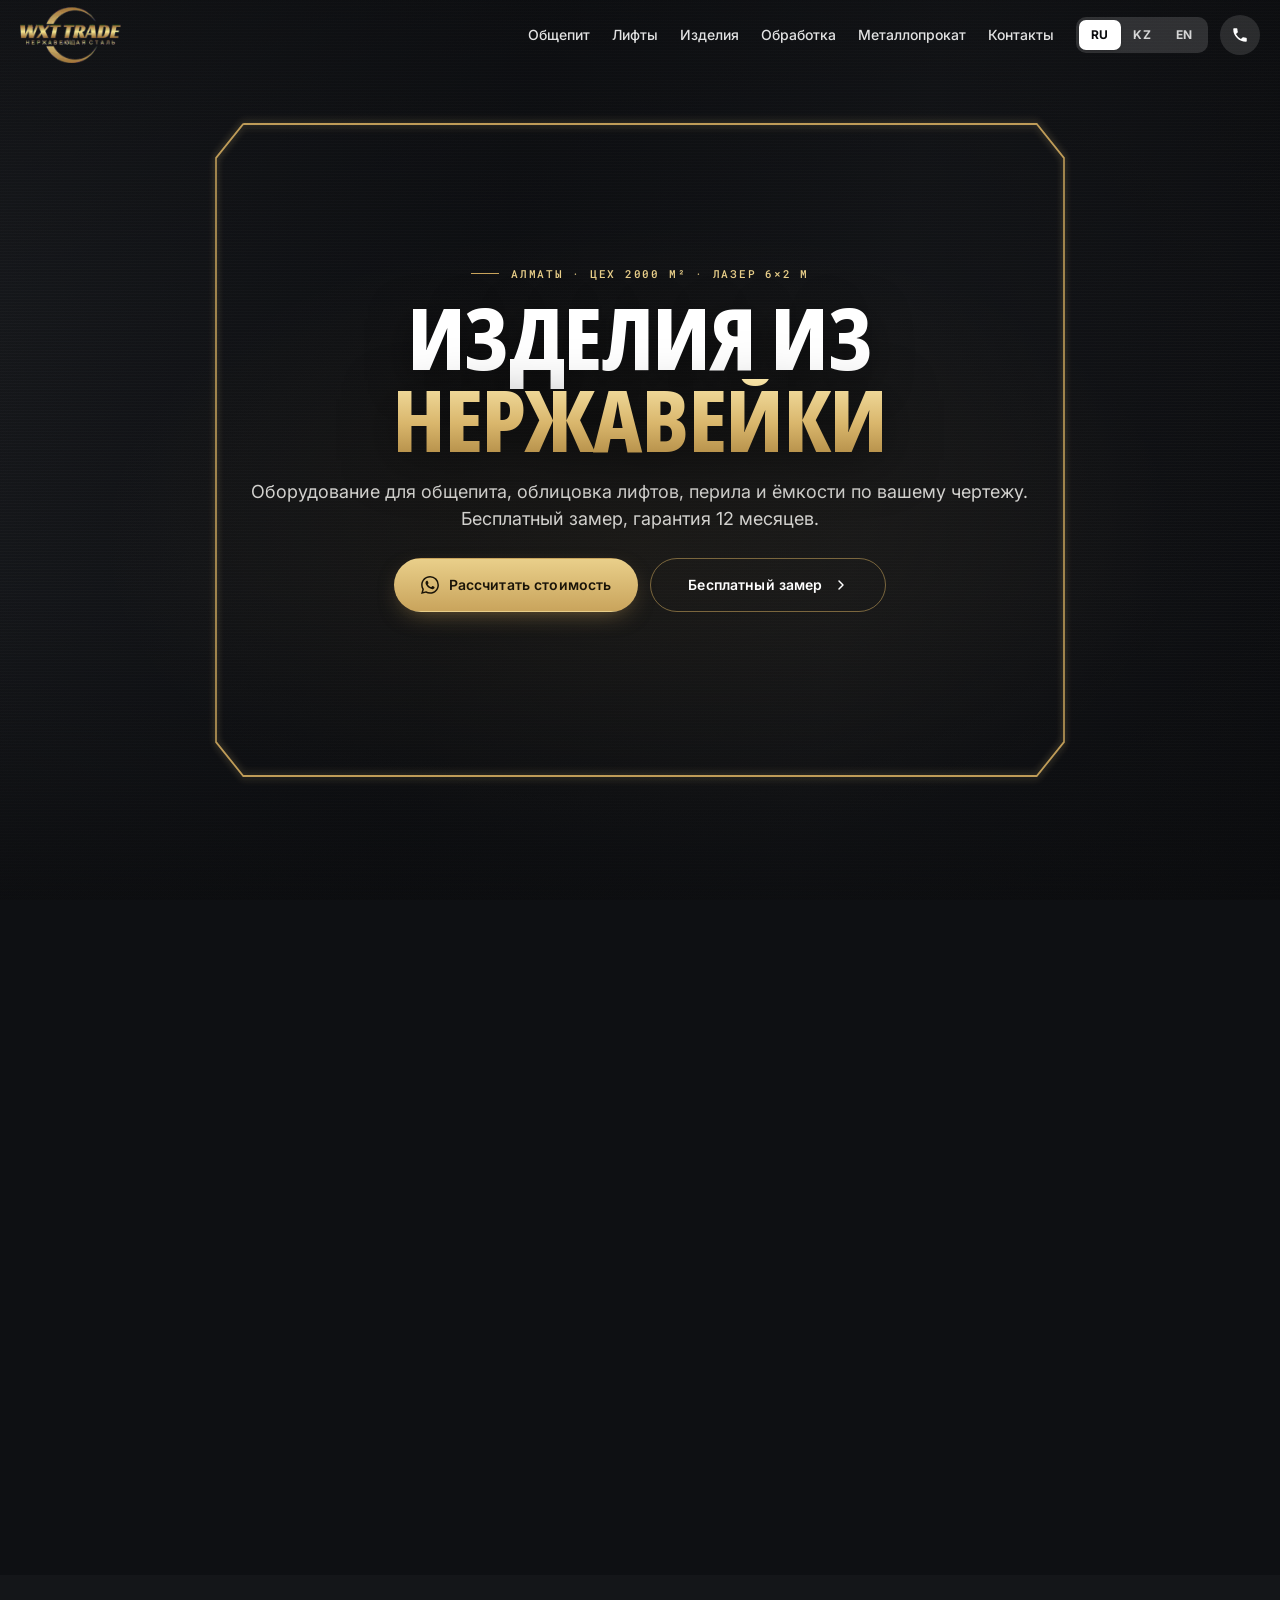
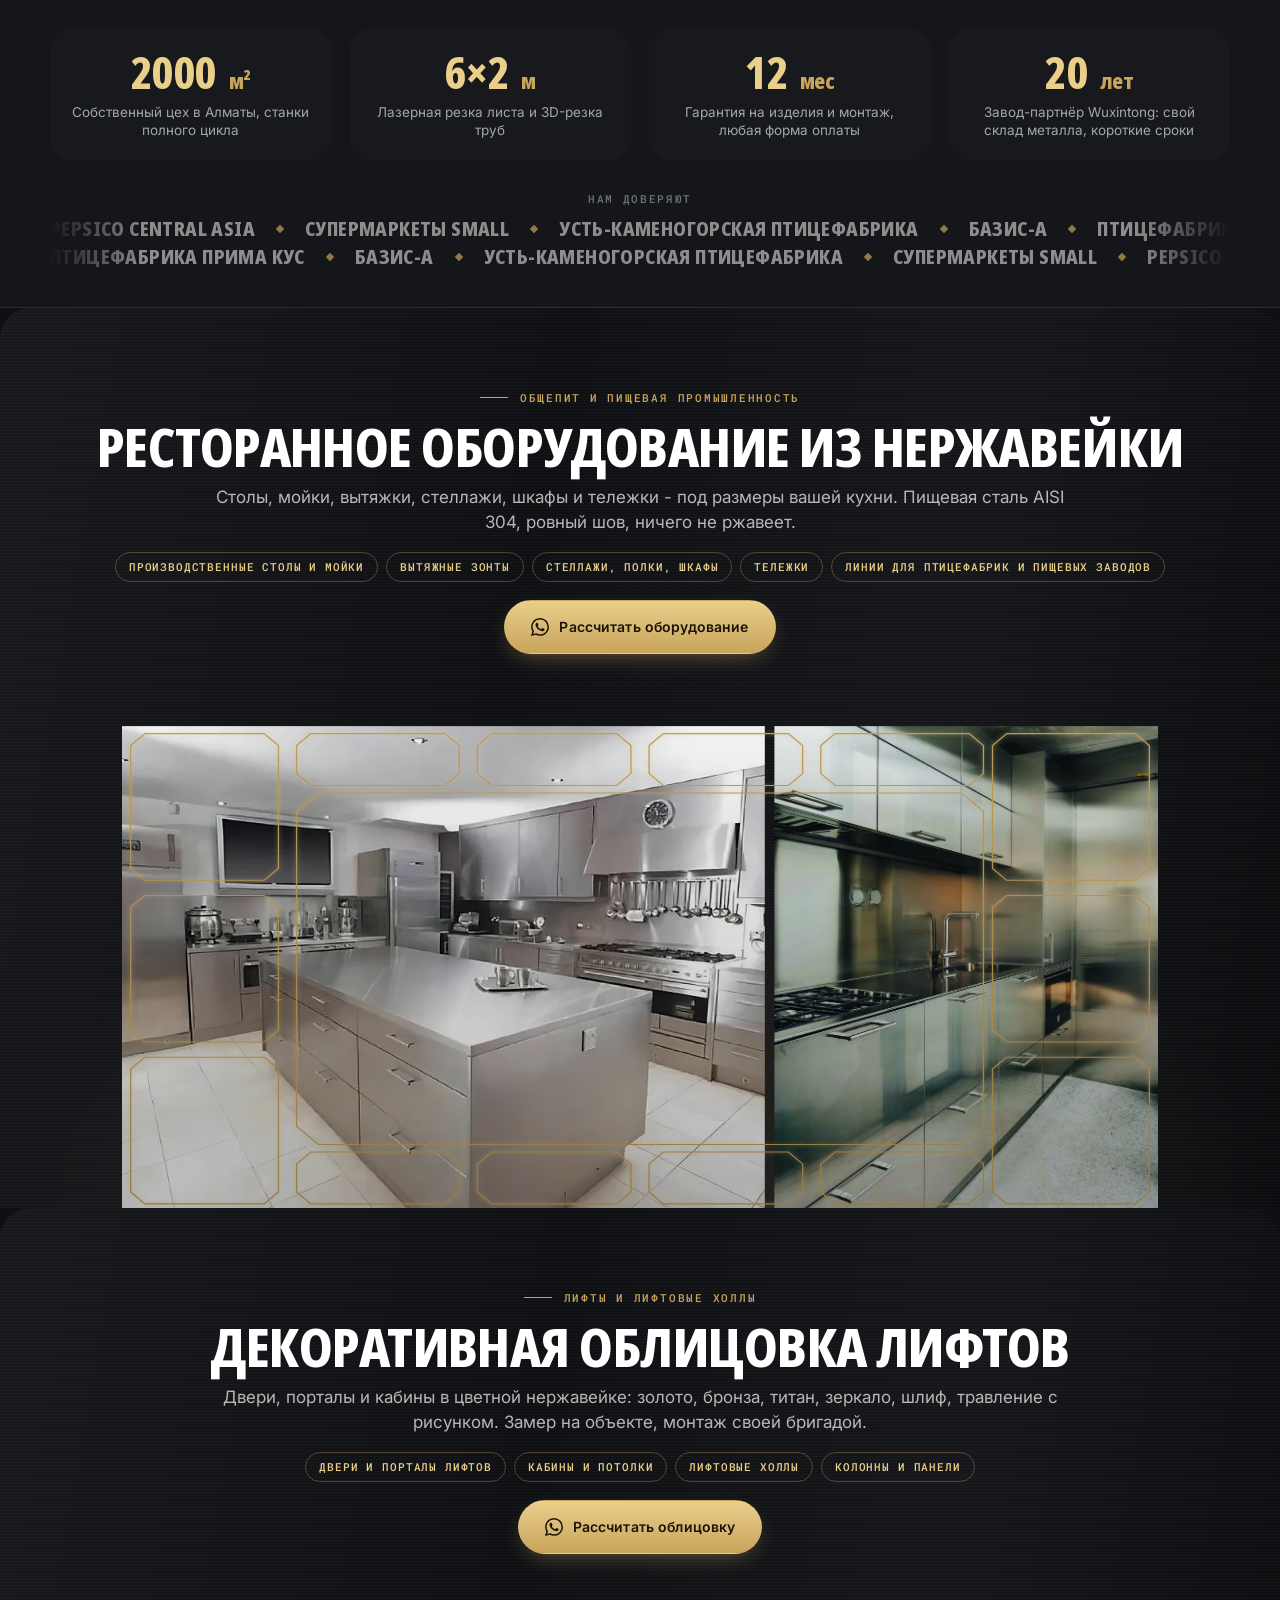
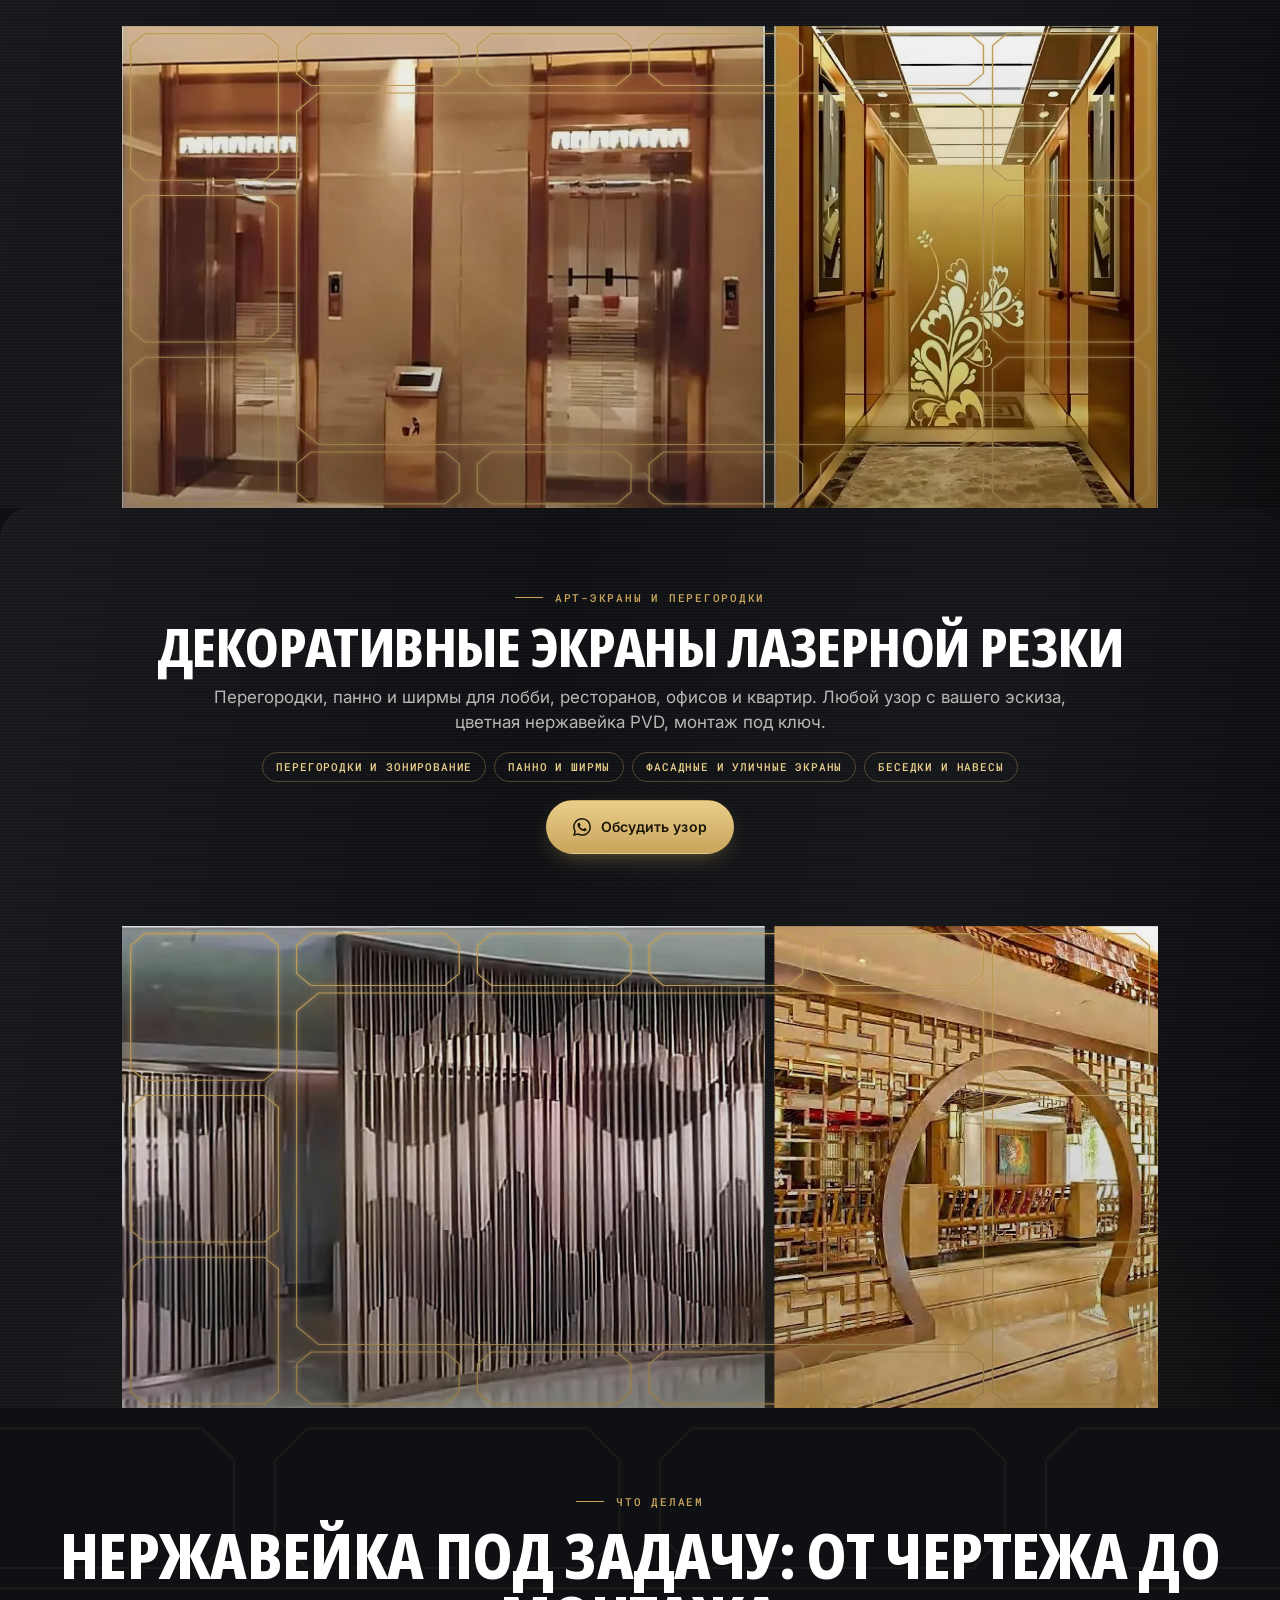
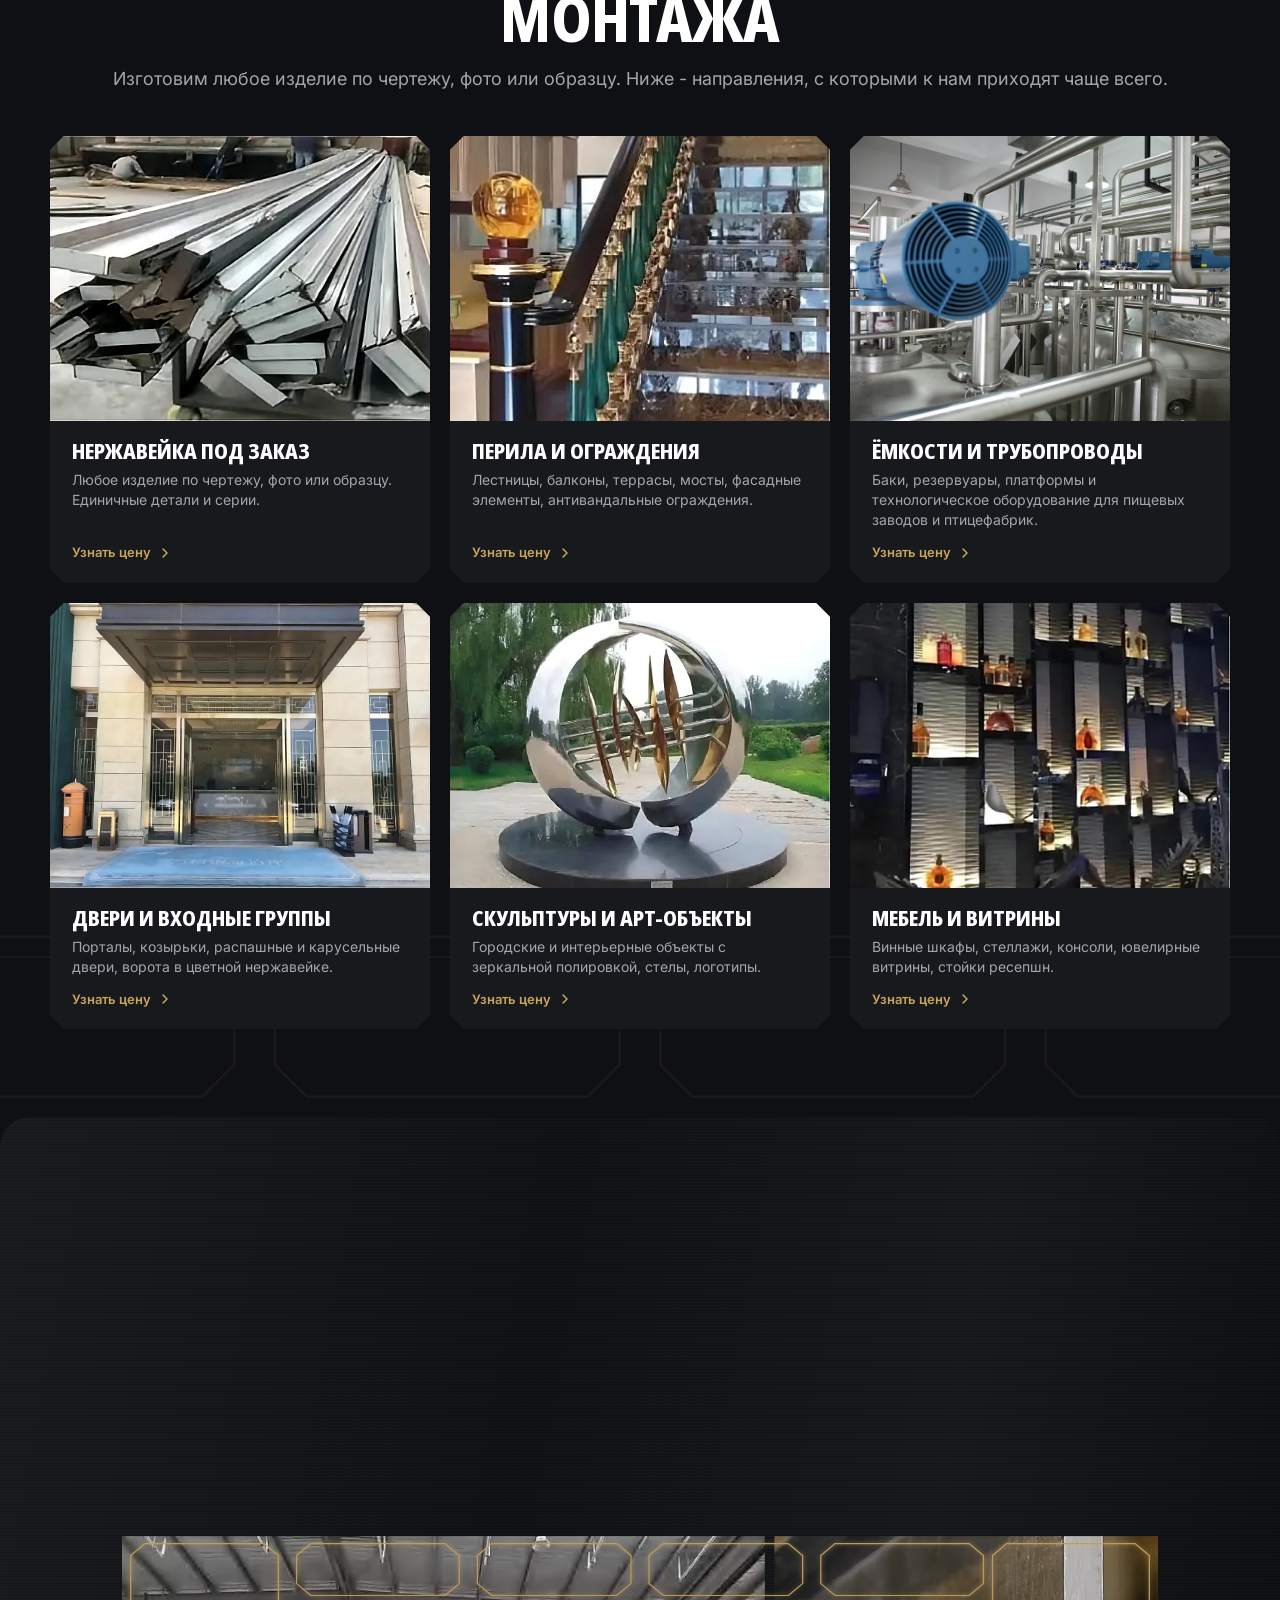
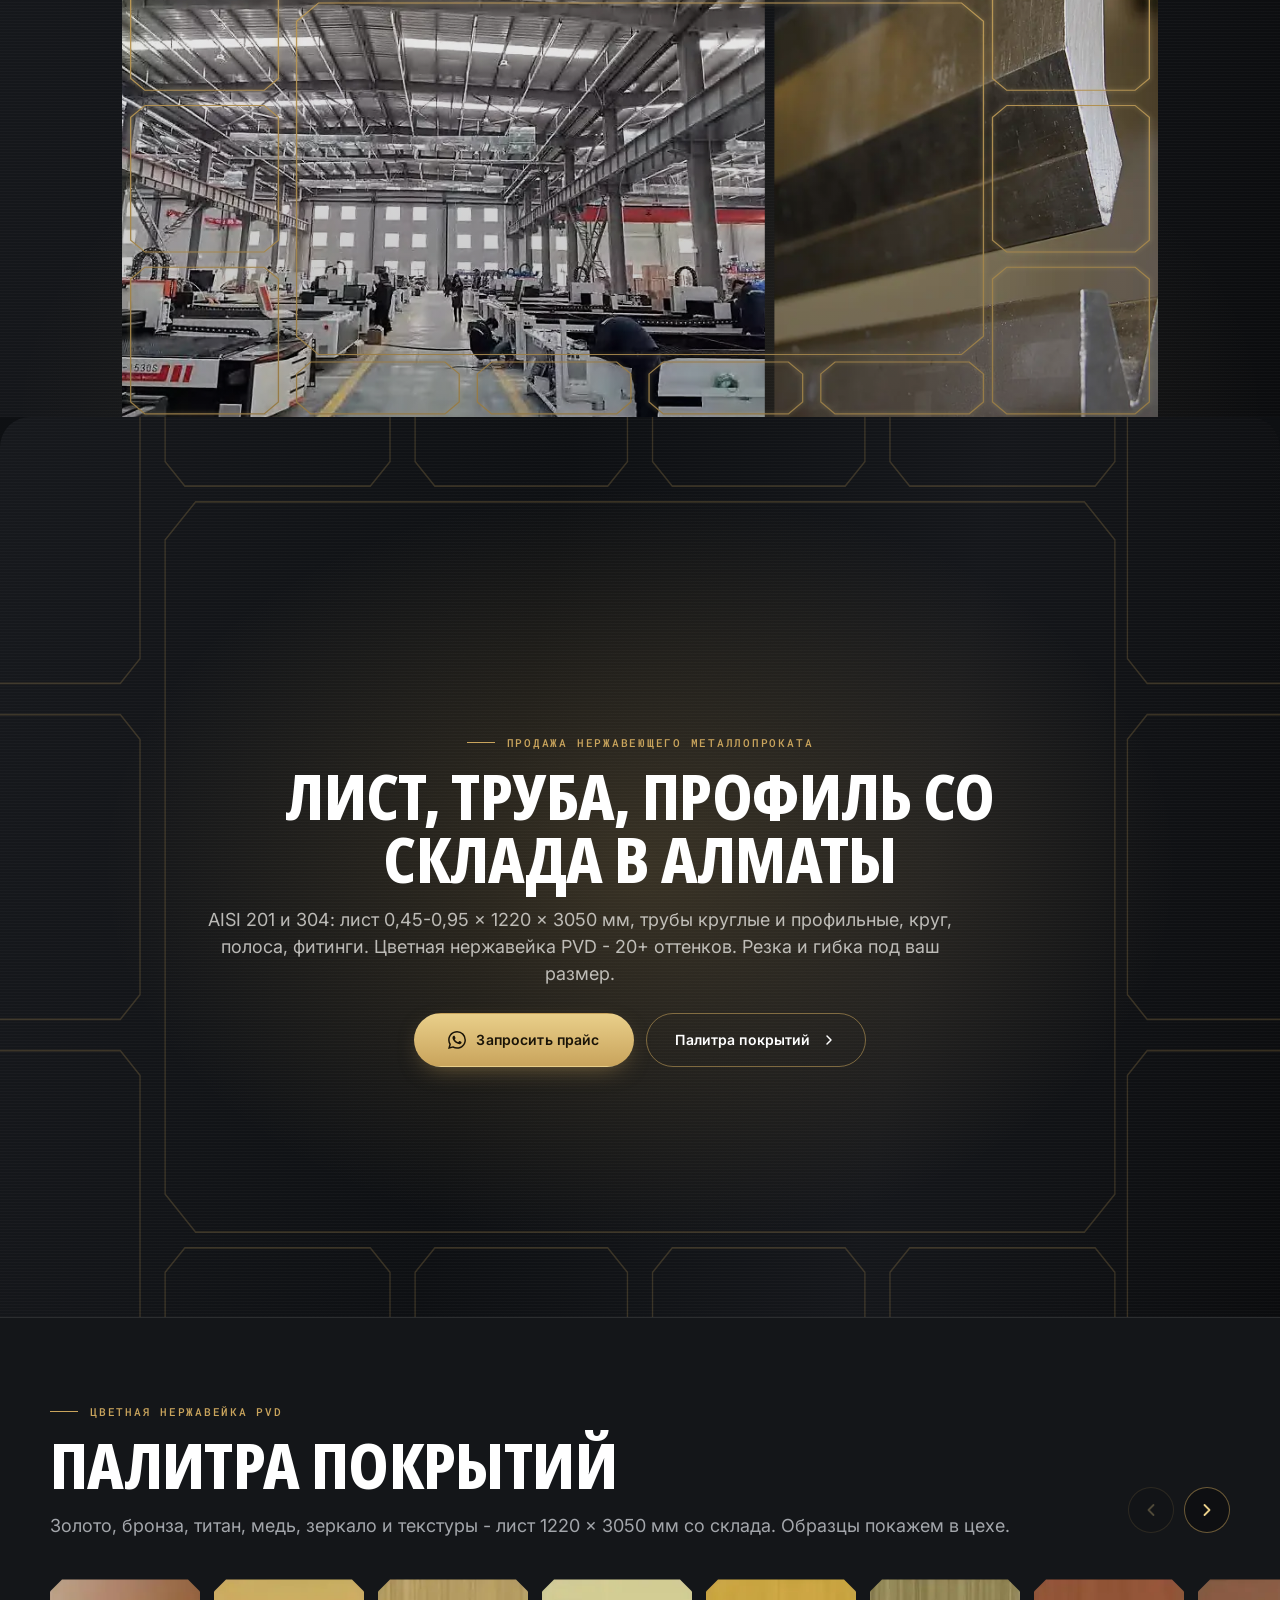
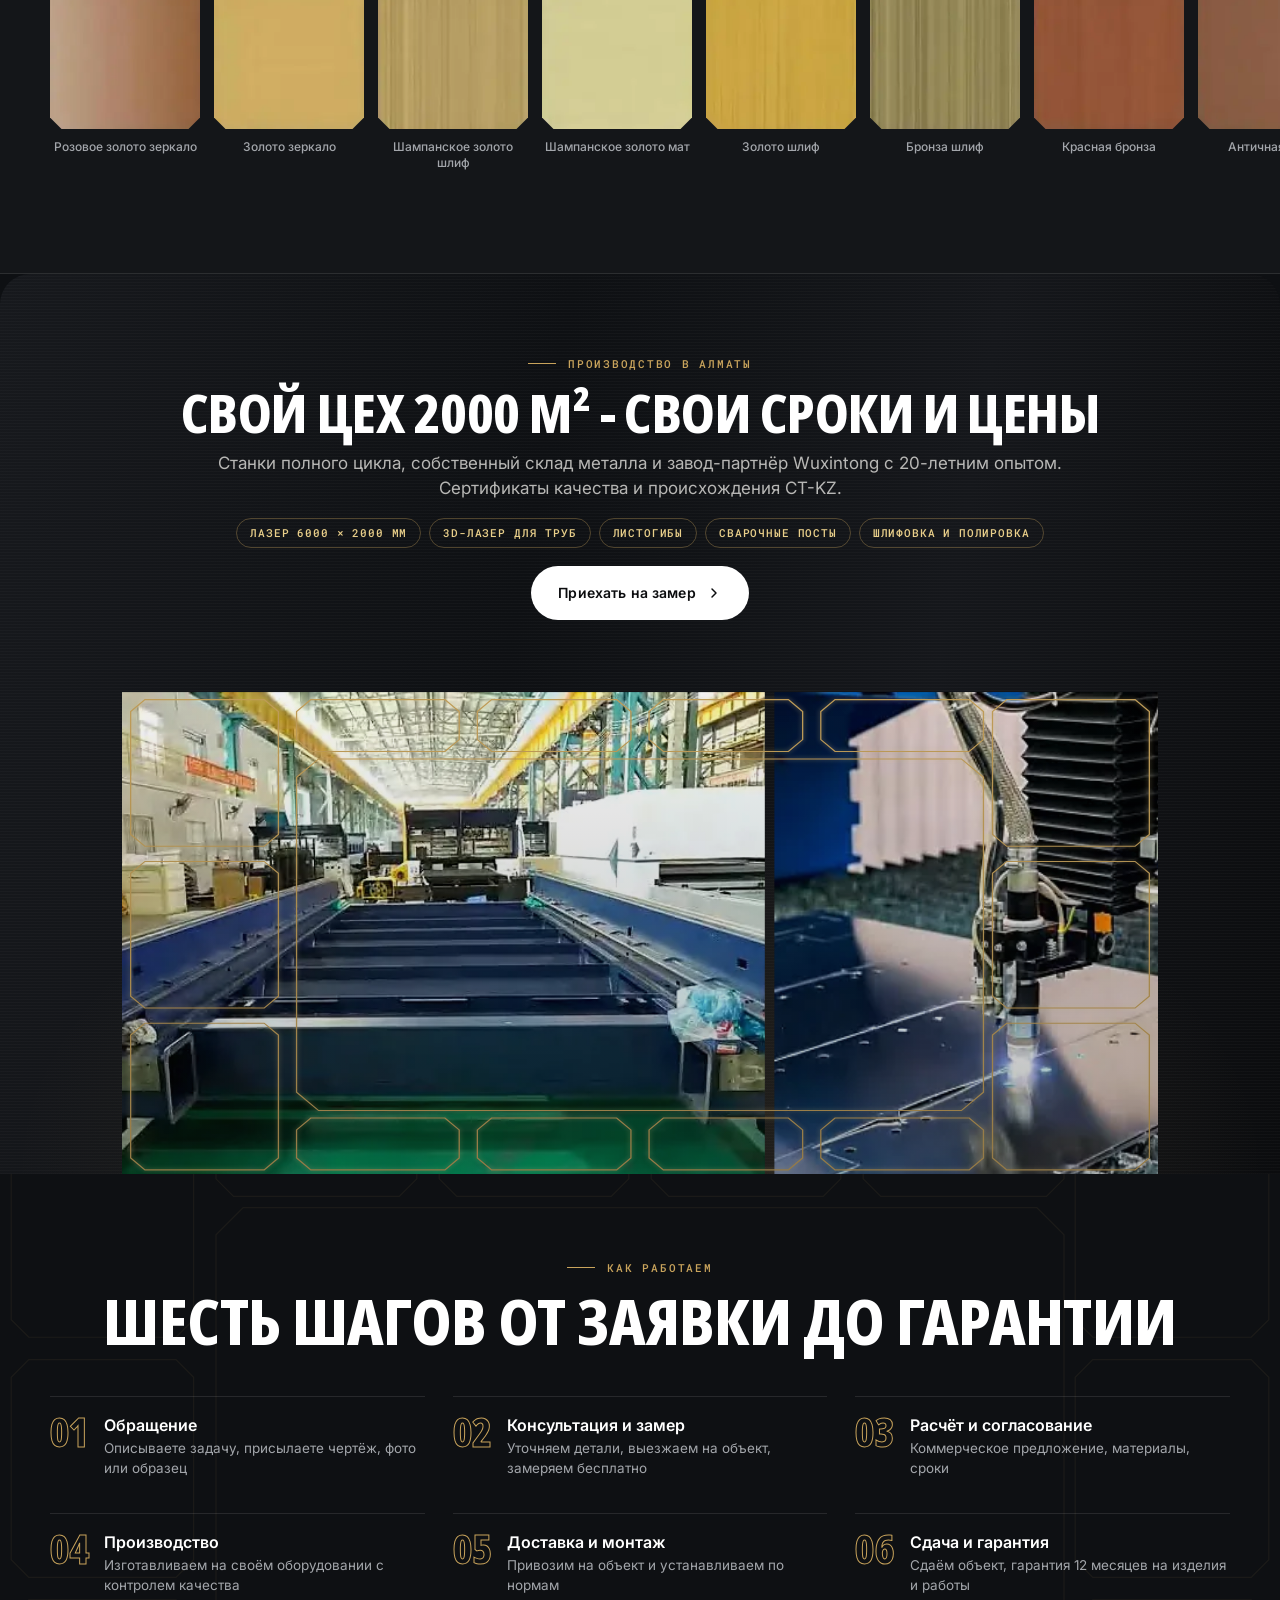
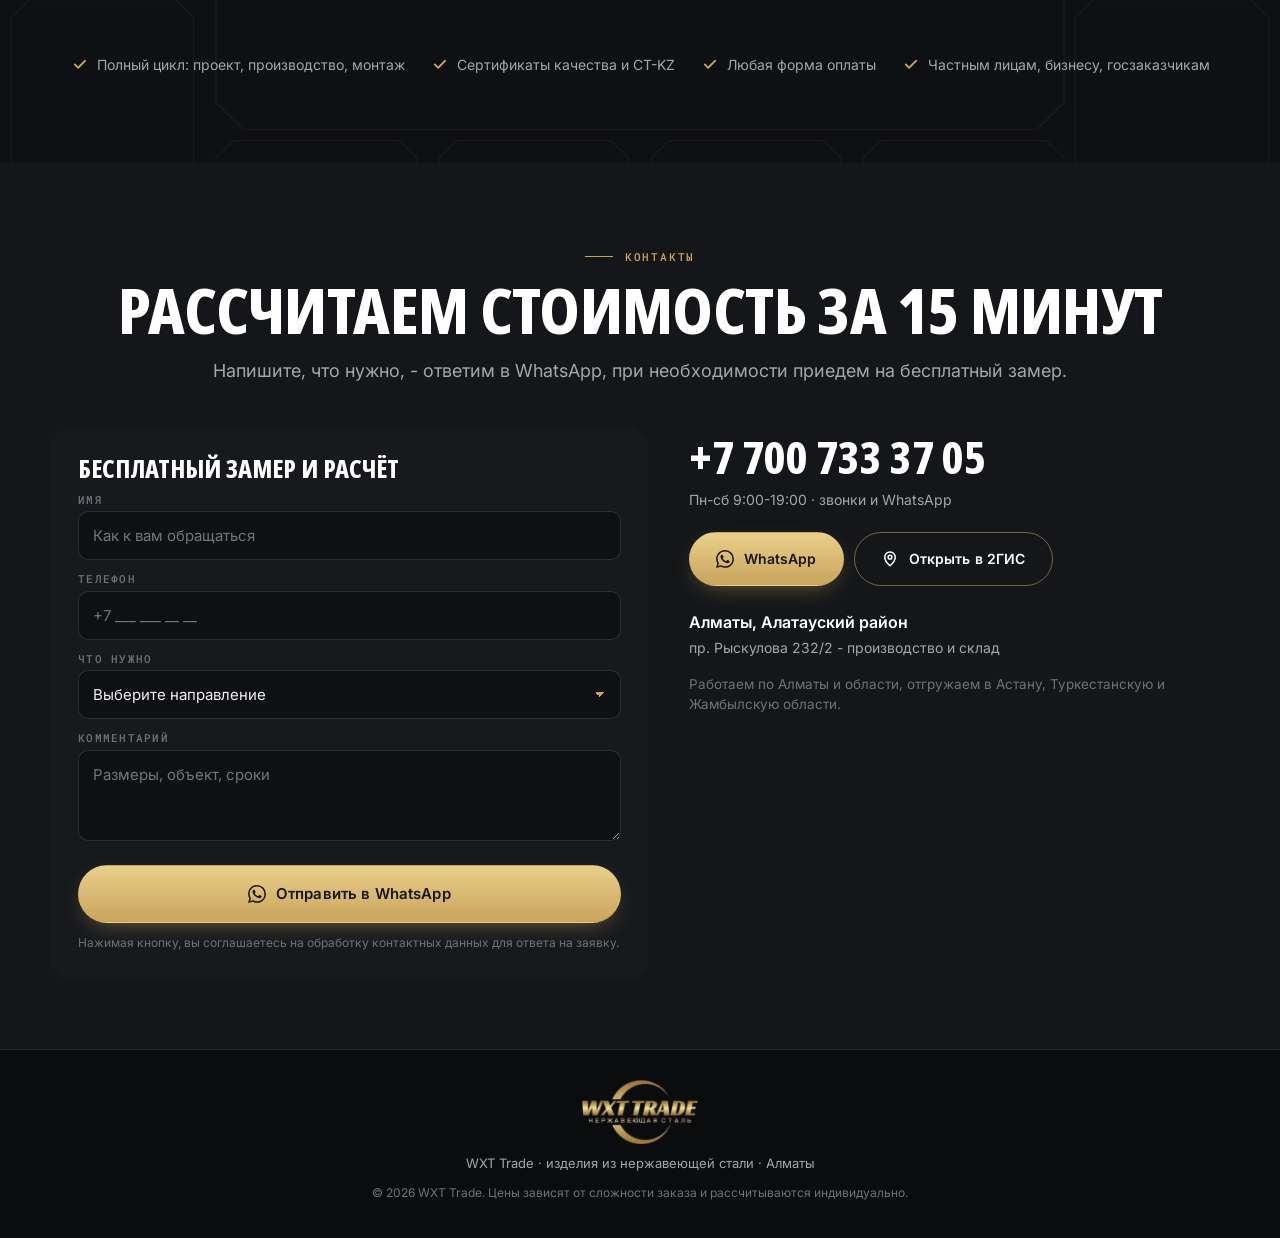
==== commit 0b9eede8: "Упрощён герой, крупные кадры из буклета Co-Authored-By: Claude Opus 5.5 <noreply@anthropic.com>" ====
--- a/index.html
+++ b/index.html
@@ -29,7 +29,7 @@
 <link href="https://fonts.googleapis.com/css2?family=Noto+Sans+Display:wdth,wght@75,800&family=Inter:wght@400;500;600&family=Roboto+Mono:wght@500&display=swap" rel="stylesheet">
 <link rel="preload" as="image" href="assets/hero.webp" media="(min-width:761px)">
 <link rel="preload" as="image" href="assets/hero-m.webp" media="(max-width:760px)">
-<link rel="stylesheet" href="styles.css?v=20260925-1">
+<link rel="stylesheet" href="styles.css?v=20260925-2">
 <script type="application/ld+json">
 {"@context":"https://schema.org","@type":"LocalBusiness","name":"WXT Trade","alternateName":"WUXINTONG International Trade company","description":"Производство изделий из нержавеющей стали в Алматы: ресторанное оборудование, облицовка лифтов, перила и ограждения, ёмкости и трубопроводы, декоративные экраны, лазерная резка, гибка, сварка, полировка, продажа нержавеющего металлопроката.","url":"https://songokura.github.io/wxt-trade/","telephone":"+77007333705","image":"https://songokura.github.io/wxt-trade/assets/og-image.jpg","address":{"@type":"PostalAddress","streetAddress":"пр. Рыскулова 232/2","addressLocality":"Алматы","addressCountry":"KZ"},"geo":{"@type":"GeoCoordinates","latitude":43.252511,"longitude":76.839477},"openingHoursSpecification":{"@type":"OpeningHoursSpecification","dayOfWeek":["Monday","Tuesday","Wednesday","Thursday","Friday","Saturday"],"opens":"09:00","closes":"19:00"},"sameAs":["https://2gis.kz/almaty/geo/70030077017443817/76.839477,43.252511"],"areaServed":[{"@type":"City","name":"Алматы"},{"@type":"City","name":"Астана"}],"knowsAbout":["Ресторанное оборудование из нержавеющей стали","Облицовка лифтов","Перила и ограждения","Лазерная резка металла","Нержавеющий металлопрокат"]}
 </script>
@@ -52,6 +52,9 @@
     <path d="M292 14H499L521 36V88L499 110H292L270 88V36Z" pathLength="1"/><path d="M571 14H764L786 36V88L764 110H571L549 88V36Z" pathLength="1"/><path d="M836 14H1029L1051 36V88L1029 110H836L814 88V36Z" pathLength="1"/><path d="M1101 14H1308L1330 36V88L1308 110H1101L1079 88V36Z" pathLength="1"/>
     <path d="M292 790H499L521 812V864L499 886H292L270 864V812Z" pathLength="1"/><path d="M571 790H764L786 812V864L764 886H571L549 864V812Z" pathLength="1"/><path d="M836 790H1029L1051 812V864L1029 886H836L814 864V812Z" pathLength="1"/><path d="M1101 790H1308L1330 812V864L1308 886H1101L1079 864V812Z" pathLength="1"/>
   </symbol>
+  <!-- в герое только центральный контур: вокруг текста одна рамка, без мелких ячеек -->
+  <symbol id="lat-d1" viewBox="0 0 1600 900" preserveAspectRatio="none"><path d="M304 124H1296L1330 158V742L1296 776H304L270 742V158Z" pathLength="1"/></symbol>
+  <symbol id="lat-m1" viewBox="0 0 900 1600" preserveAspectRatio="none"><path d="M154 300H746L776 330V1270L746 1300H154L124 1270V330Z" pathLength="1"/></symbol>
   <symbol id="lat-m" viewBox="0 0 900 1600" preserveAspectRatio="none">
     <path d="M154 300H746L776 330V1270L746 1300H154L124 1270V330Z" pathLength="1"/>
     <path d="M34 14H76L96 34V506L76 526H34L14 506V34Z" pathLength="1"/><path d="M34 574H76L96 594V1026L76 1046H34L14 1026V594Z" pathLength="1"/><path d="M34 1094H76L96 1114V1566L76 1586H34L14 1566V1114Z" pathLength="1"/>
@@ -104,7 +107,7 @@
 
 <main>
 
-<!-- ГЕРОЙ: лист нержавейки, в котором лазер вырезает решётку арт-экрана. Сквозь ячейки - фото, по скроллу центральное окно раскрывается на весь экран -->
+<!-- ГЕРОЙ: полноэкранное фото, лазер прочерчивает одну рамку вокруг текста, по скроллу рамка уходит за края экрана -->
 <div class="pw pw-hero" id="top">
   <section class="plate hero" id="hero" aria-label="Изделия из нержавеющей стали в Алматы" data-i-aria="a.hero">
     <div class="hero-bg" aria-hidden="true"></div>
@@ -115,19 +118,17 @@
       </picture>
       <div class="hero-shade"></div>
     </div>
-    <svg class="hero-lines lines-d" viewBox="0 0 1600 900" preserveAspectRatio="none" aria-hidden="true"><use href="#lat-d"/><circle class="spark spark-d" r="6"/></svg>
-    <svg class="hero-lines lines-m" viewBox="0 0 900 1600" preserveAspectRatio="none" aria-hidden="true"><use href="#lat-m"/><circle class="spark spark-m" r="7"/></svg>
+    <svg class="hero-lines lines-d" viewBox="0 0 1600 900" preserveAspectRatio="none" aria-hidden="true"><use href="#lat-d1"/><circle class="spark spark-d" r="6"/></svg>
+    <svg class="hero-lines lines-m" viewBox="0 0 900 1600" preserveAspectRatio="none" aria-hidden="true"><use href="#lat-m1"/><circle class="spark spark-m" r="7"/></svg>
     <div class="hero-in">
       <p class="kicker" data-i="hero.k">Алматы · цех 2000 м² · лазер 6×2 м</p>
       <h1 class="h1"><span data-i="hero.t1">Изделия из</span><span class="big" data-i="hero.t2">нержавейки</span></h1>
-      <p class="lead" data-i="hero.lead">Оборудование для общепита и пищевых производств, облицовка лифтов, перила, ёмкости - по чертежу, фото или образцу. Ответ на заявку за 15 минут, бесплатный замер, гарантия 12 месяцев.</p>
+      <p class="lead" data-i="hero.lead">Оборудование для общепита, облицовка лифтов, перила и ёмкости по вашему чертежу. Бесплатный замер, гарантия 12 месяцев.</p>
       <div class="cta">
         <a class="btn btn-wa" href="https://wa.me/77007333705" data-wa="hero" target="_blank" rel="noopener"><svg width="18" height="18"><use href="#ic-wa"/></svg><span data-i="hero.b1">Рассчитать стоимость</span></a>
         <a class="btn btn-ghost" href="#zayavka"><span data-i="hero.b2">Бесплатный замер</span><svg width="16" height="16" style="fill:none"><use href="#ic-arr"/></svg></a>
       </div>
     </div>
-    <div class="hud" aria-hidden="true"><span id="hudx">X 0000.0</span><span id="hudy">Y 0000.0</span><span class="hud-w">6000 W</span><span id="hudp" data-i="hud.p">РЕЗ 0%</span></div>
-    <div class="ticker-w" aria-hidden="true"><div class="ticker" id="ticker"></div></div>
   </section>
 </div>
 
@@ -163,7 +164,7 @@
       </div>
       <div class="cut duo" aria-hidden="true">
         <img src="assets/restoran.webp" alt="" width="1000" height="612" loading="lazy" decoding="async">
-        <img class="second" src="assets/restoran-2.webp" alt="" width="514" height="664" loading="lazy" decoding="async">
+        <img class="second" src="assets/restoran-kuhnya.webp" alt="" width="795" height="1075" loading="lazy" decoding="async">
         <svg class="cut-l cl-d" viewBox="0 0 1600 900" preserveAspectRatio="none"><use href="#lat-d"/></svg>
         <svg class="cut-l cl-m" viewBox="0 0 900 1600" preserveAspectRatio="none"><use href="#lat-m"/></svg>
       </div>
@@ -295,7 +296,7 @@
     <svg class="prod-lat cl-d" viewBox="0 0 1600 900" preserveAspectRatio="none" aria-hidden="true"><use href="#lat-d"/></svg>
     <svg class="prod-lat cl-m" viewBox="0 0 900 1600" preserveAspectRatio="none" aria-hidden="true"><use href="#lat-m"/></svg>
     <div class="prod-obj" aria-hidden="true">
-      <img class="o1" src="assets/prokat-otvody.webp" alt="" width="700" height="664" loading="lazy" decoding="async">
+      <img class="o1" src="assets/prokat-otvody-2.webp" alt="" width="1024" height="969" loading="lazy" decoding="async">
       <img class="o2" src="assets/prokat-truby-kr.webp" alt="" width="760" height="321" loading="lazy" decoding="async">
       <img class="o3" src="assets/prokat-truby-pr.webp" alt="" width="560" height="607" loading="lazy" decoding="async">
     </div>
@@ -467,6 +468,6 @@
   <a class="bar-wa" href="https://wa.me/77007333705" data-wa="hero" target="_blank" rel="noopener"><svg width="18" height="18"><use href="#ic-wa"/></svg><span>WhatsApp</span></a>
 </div>
 
-<script src="script.js?v=20260925-1" defer></script>
+<script src="script.js?v=20260925-2" defer></script>
 </body>
 </html>
--- a/styles.css
+++ b/styles.css
@@ -138,6 +138,7 @@
   -webkit-mask-repeat:no-repeat;mask-repeat:no-repeat;
   -webkit-mask-position:50% 50%;mask-position:50% 50%;
   -webkit-mask-size:calc(100% * (1 + .7 * var(--stay))) calc(100% * (1 + .7 * var(--stay)));mask-size:calc(100% * (1 + .7 * var(--stay))) calc(100% * (1 + .7 * var(--stay)))}
+.hero .hero-ph{-webkit-mask-image:none;mask-image:none}
 .hero-ph img{width:100%;height:100%;object-fit:cover;object-position:50% 50%;transform:scale(calc(1.06 - .06 * var(--f) + .08 * var(--stay)))}
 .hero-shade{position:absolute;inset:0;background:
   radial-gradient(58% 52% at 50% 50%,rgba(11,12,14,.62) 0%,rgba(11,12,14,.18) 100%),
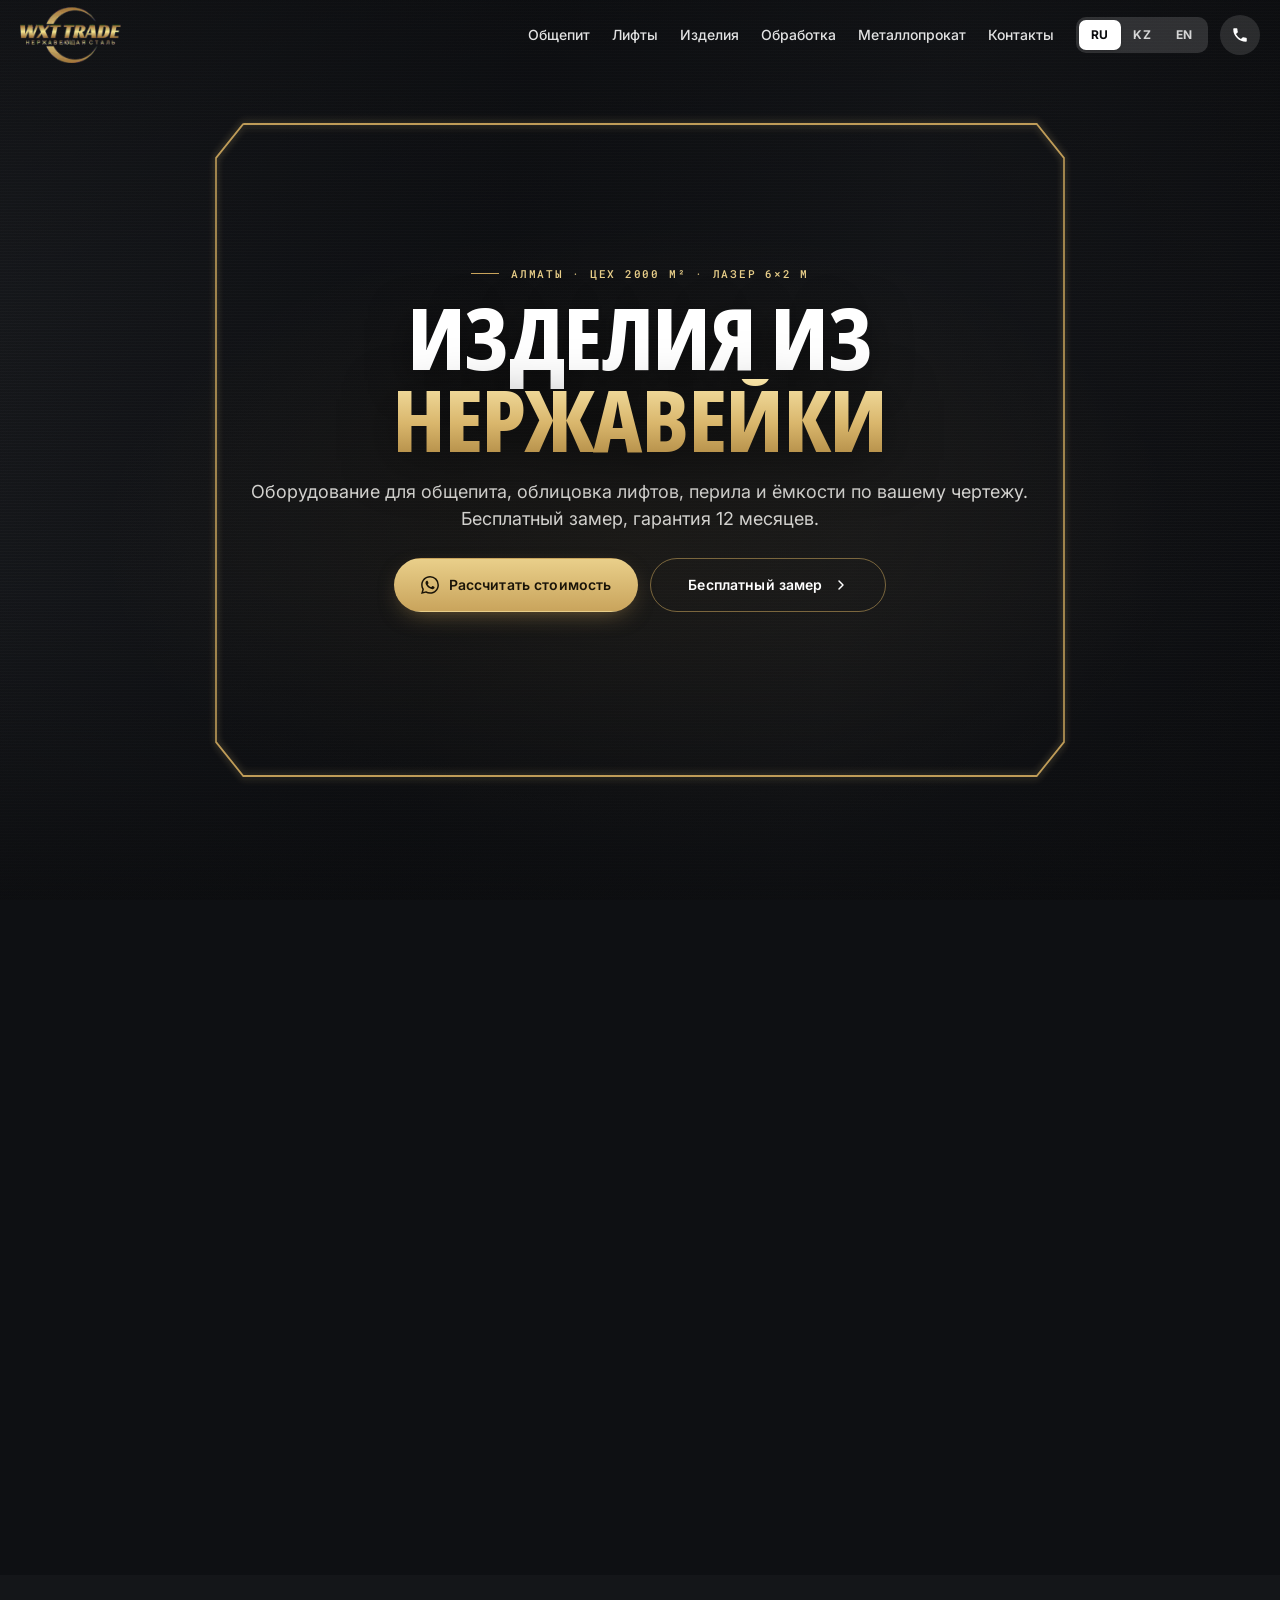
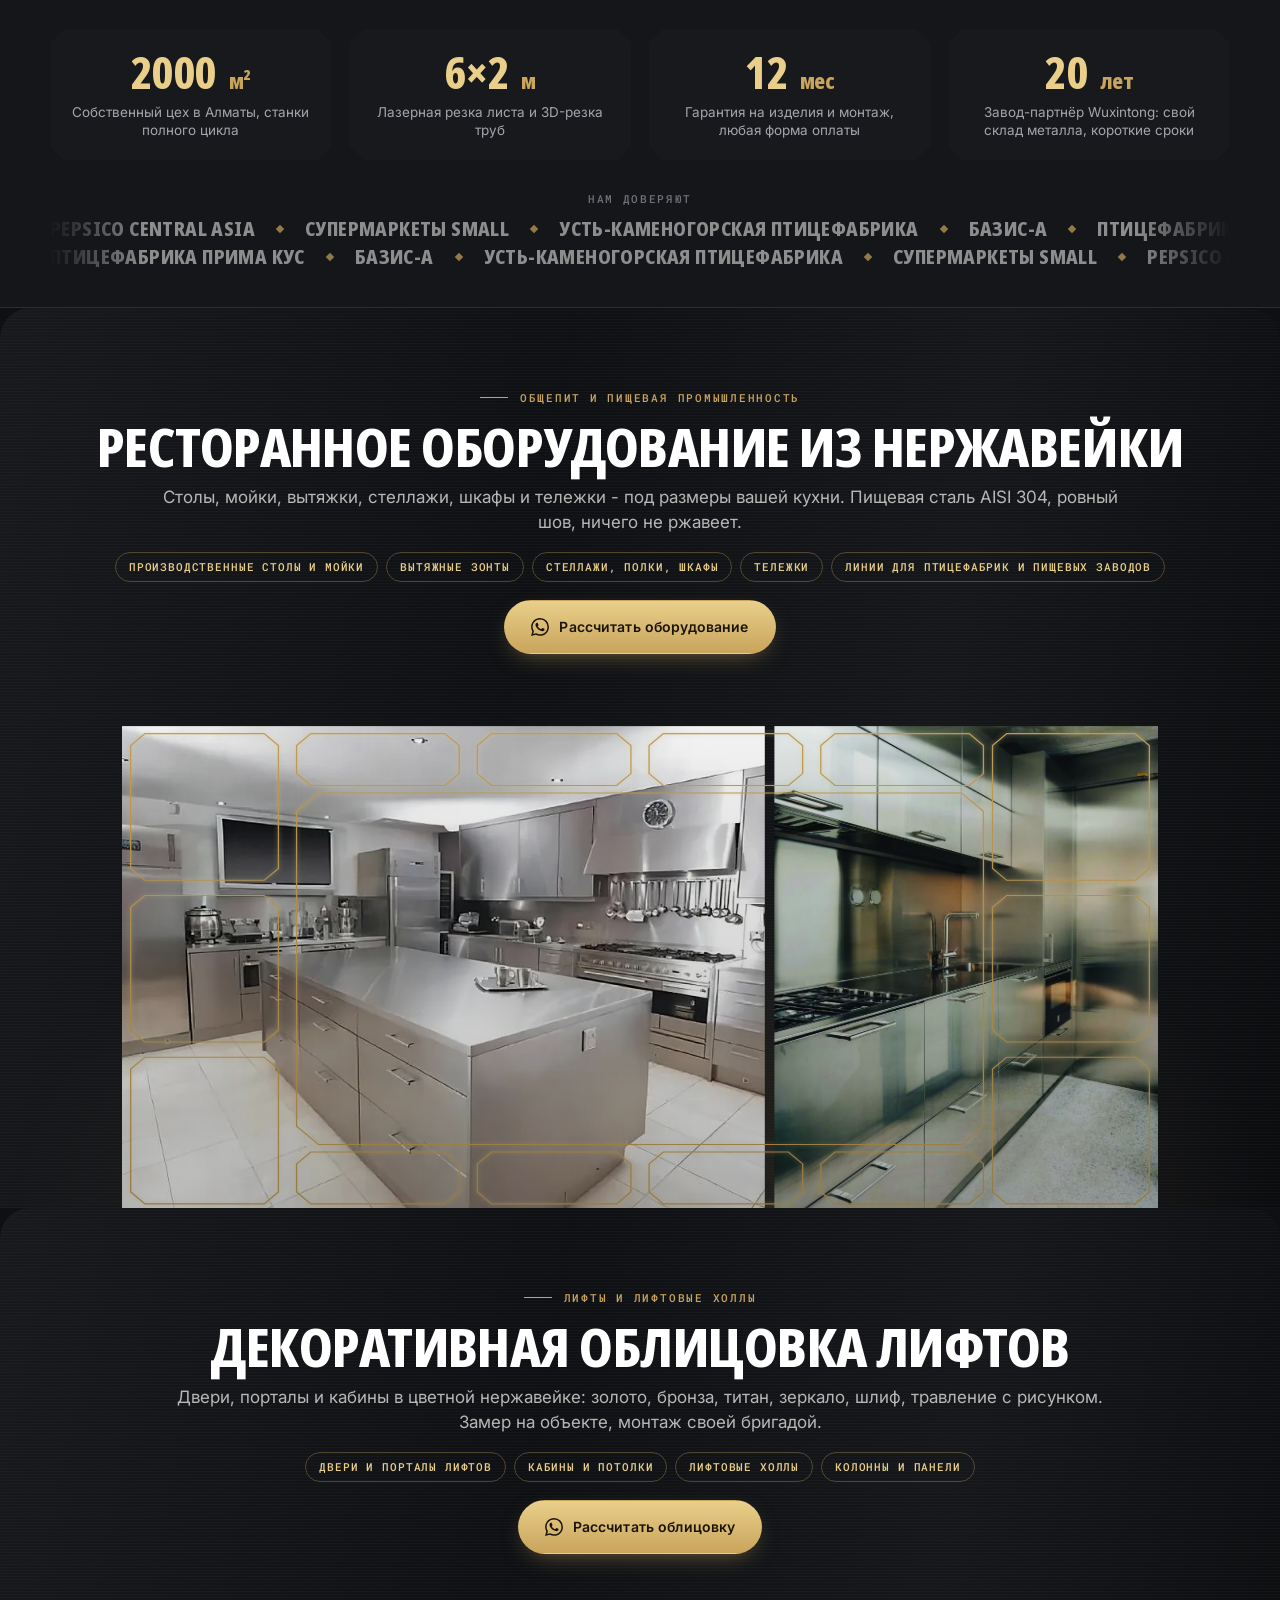
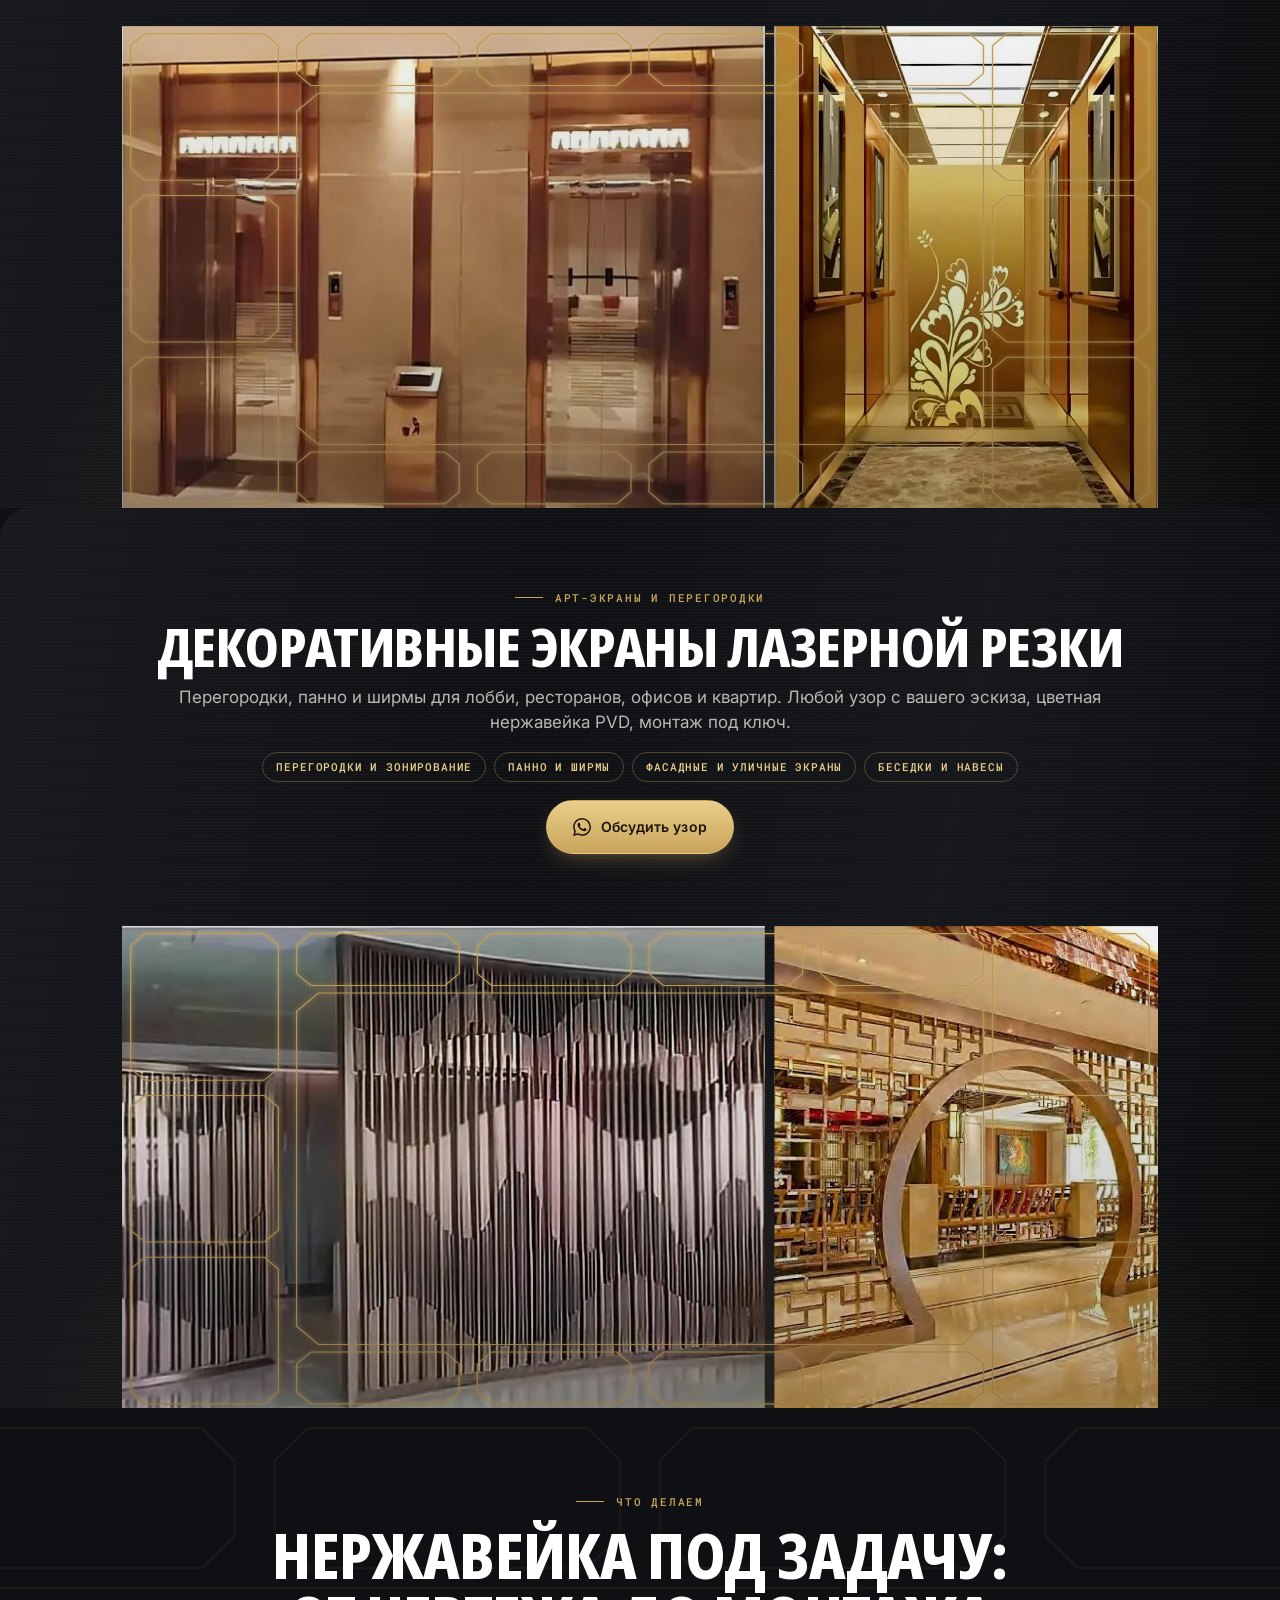
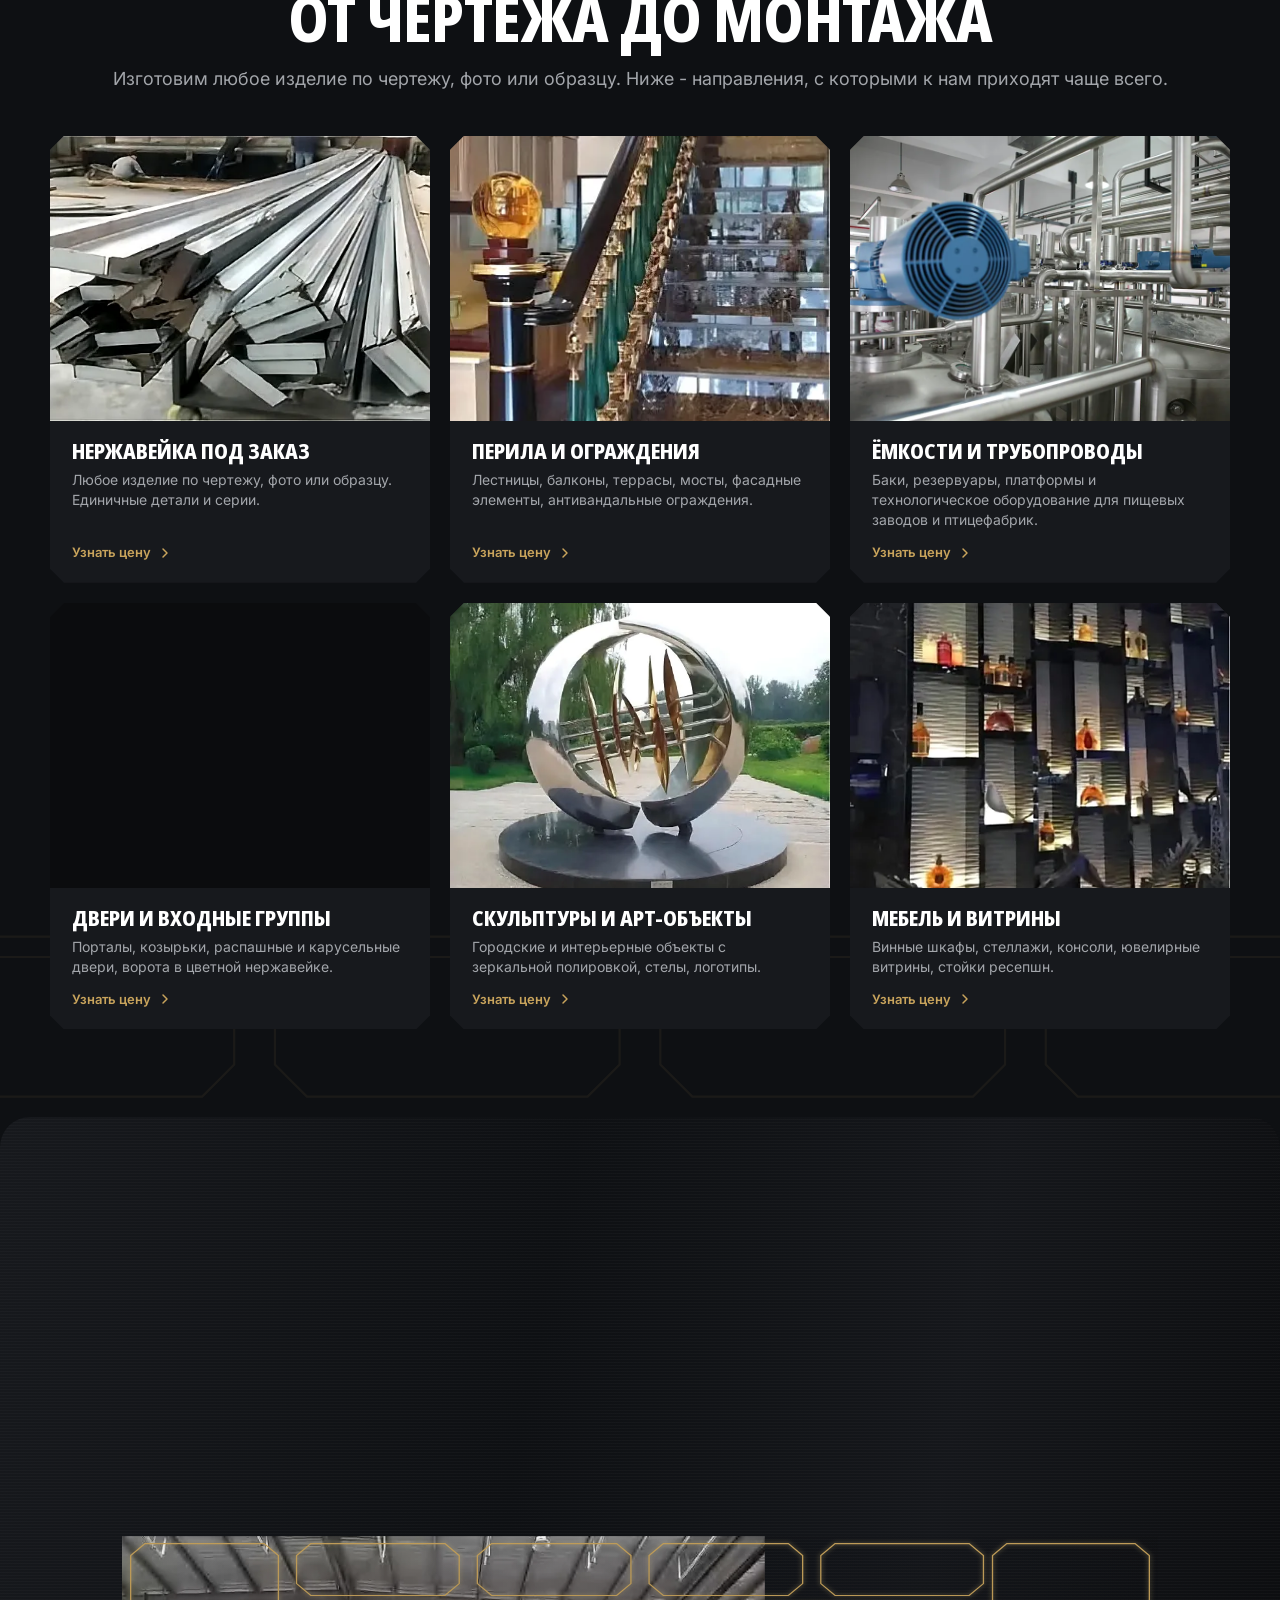
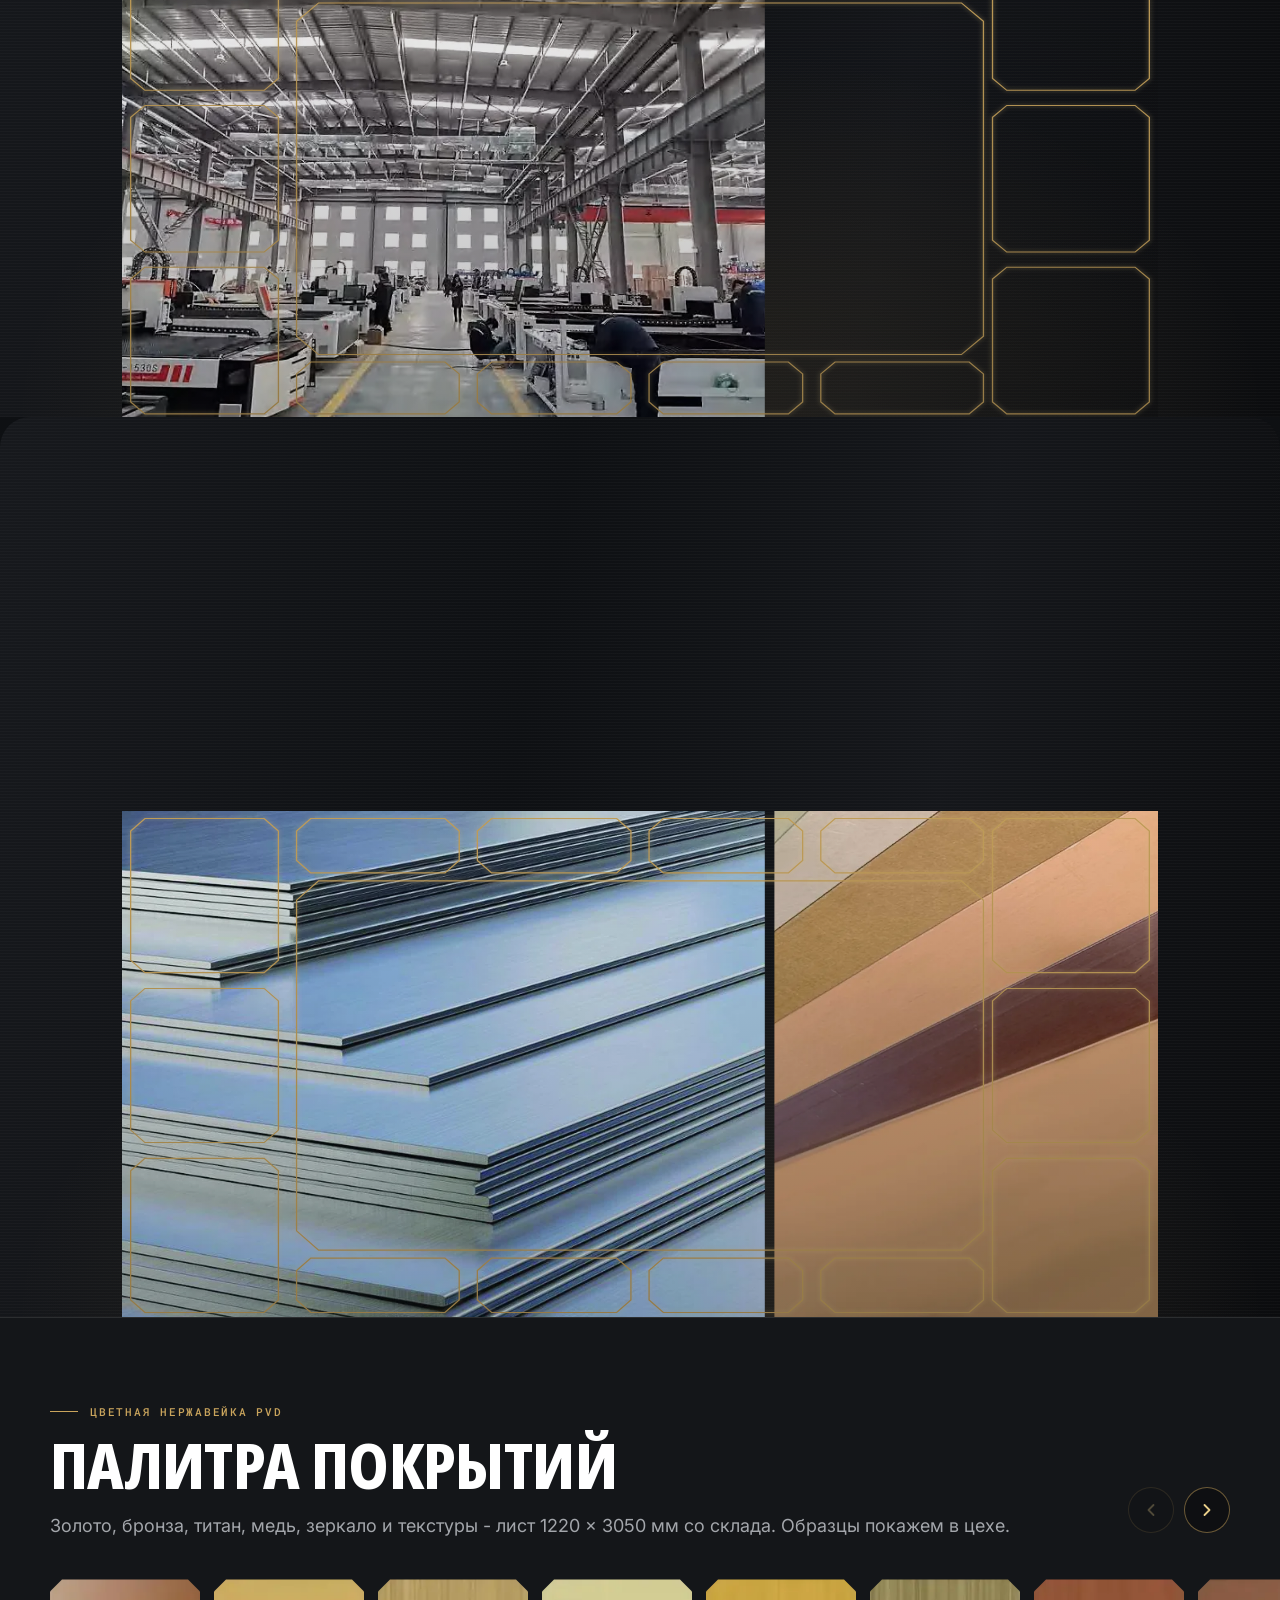
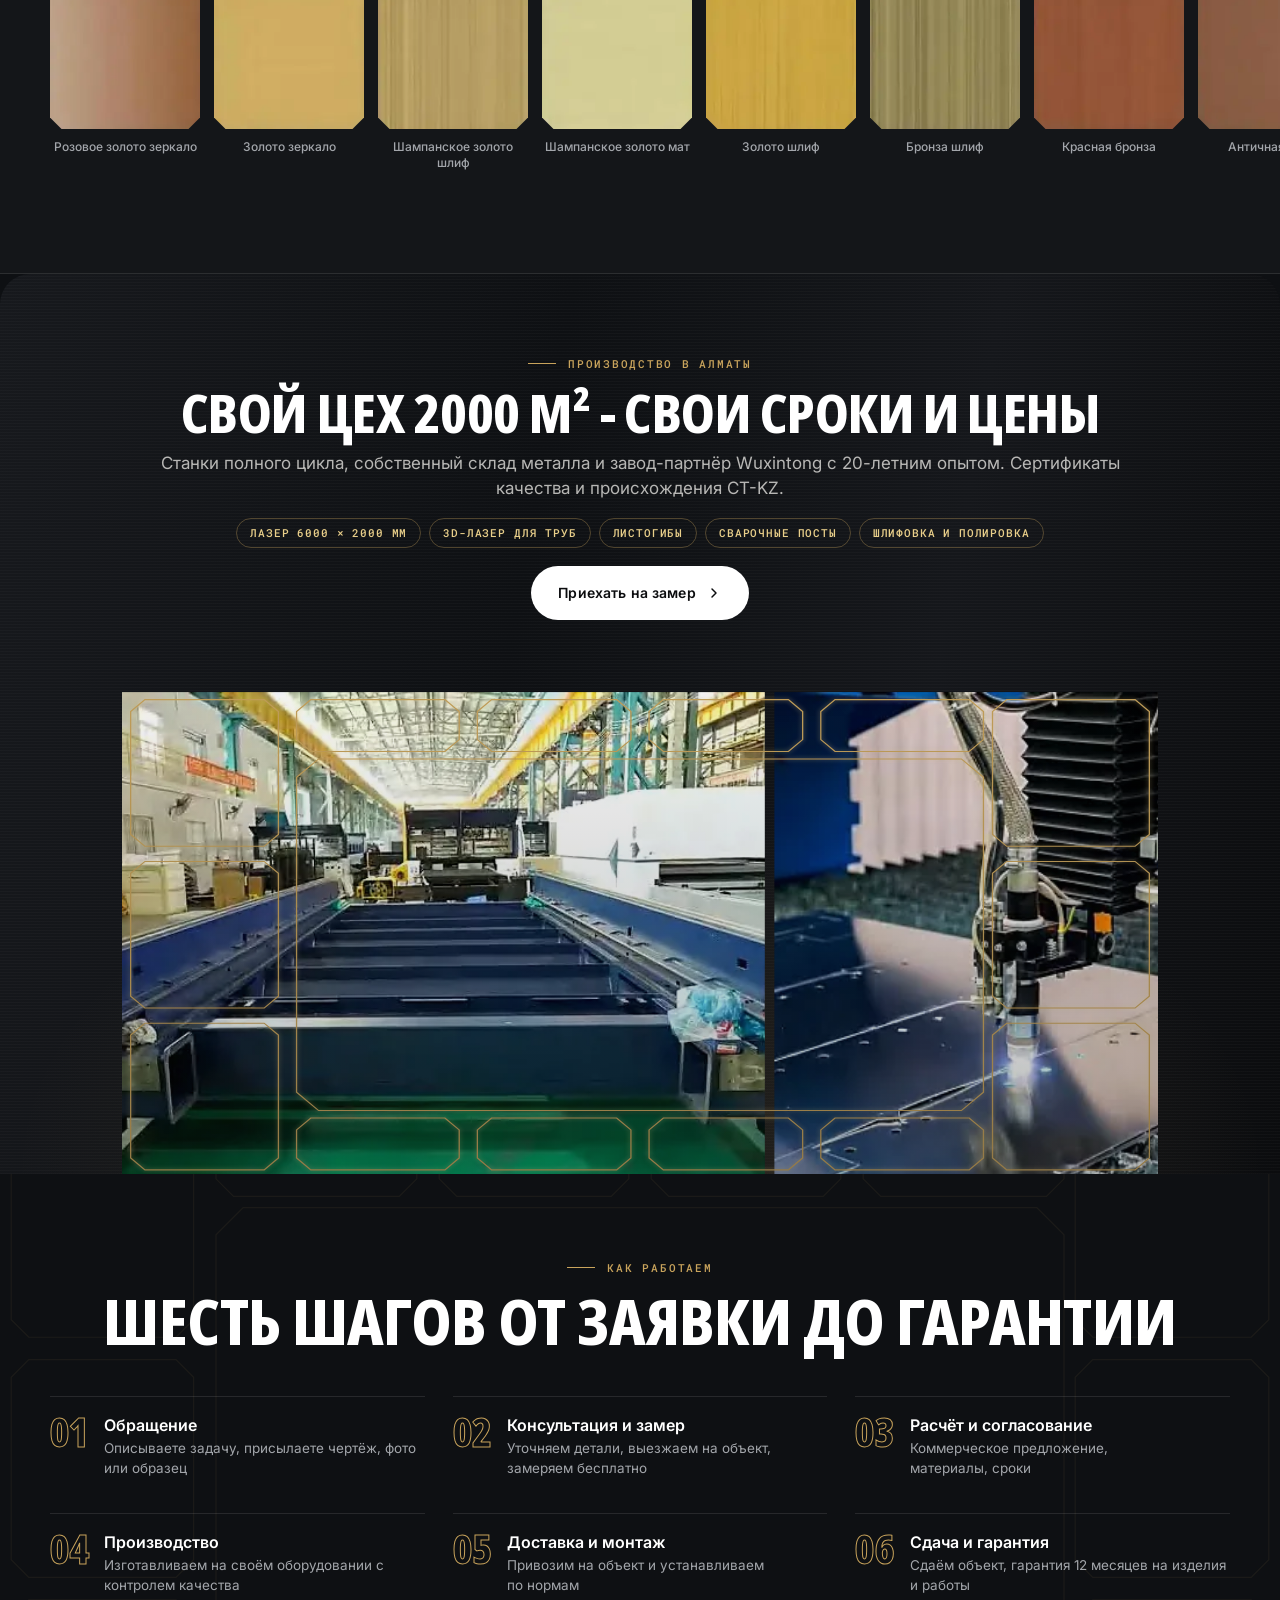
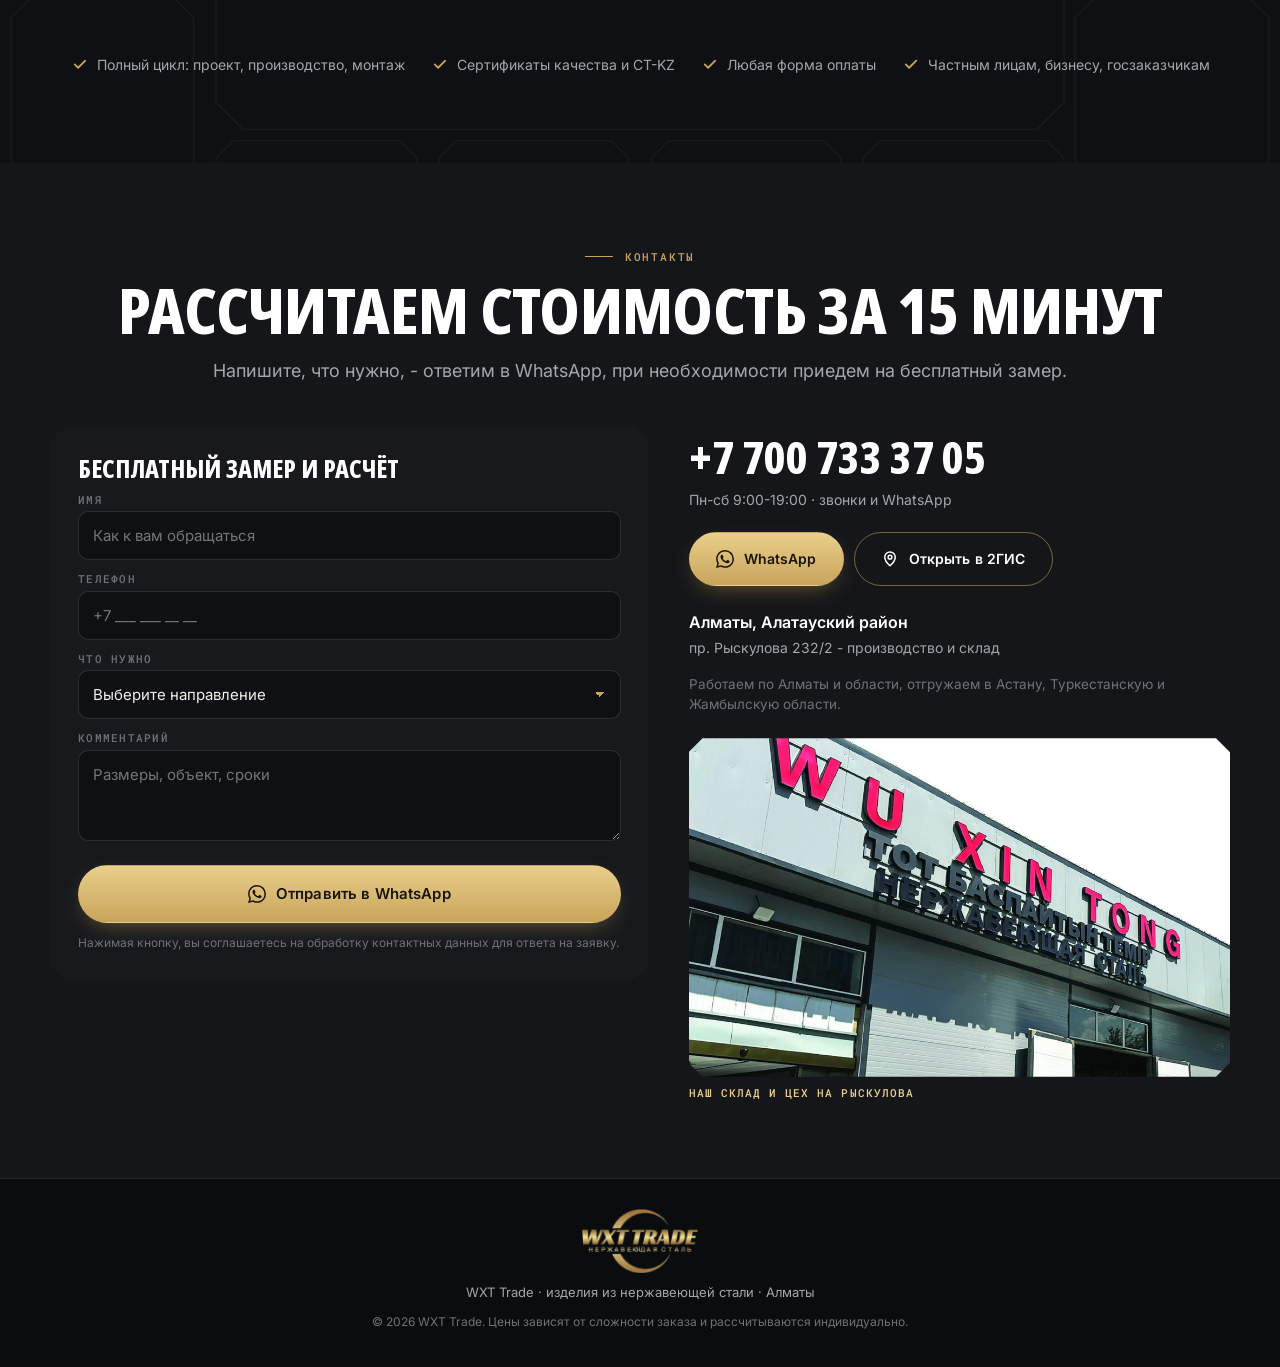
==== commit d992a1c5: "Плита металлопроката в формате фото-плит, фото склада в контактах, ровные переносы Co-Authored-By: C" ====
--- a/index.html
+++ b/index.html
@@ -29,7 +29,7 @@
 <link href="https://fonts.googleapis.com/css2?family=Noto+Sans+Display:wdth,wght@75,800&family=Inter:wght@400;500;600&family=Roboto+Mono:wght@500&display=swap" rel="stylesheet">
 <link rel="preload" as="image" href="assets/hero.webp" media="(min-width:761px)">
 <link rel="preload" as="image" href="assets/hero-m.webp" media="(max-width:760px)">
-<link rel="stylesheet" href="styles.css?v=20260925-2">
+<link rel="stylesheet" href="styles.css?v=20260926-1">
 <script type="application/ld+json">
 {"@context":"https://schema.org","@type":"LocalBusiness","name":"WXT Trade","alternateName":"WUXINTONG International Trade company","description":"Производство изделий из нержавеющей стали в Алматы: ресторанное оборудование, облицовка лифтов, перила и ограждения, ёмкости и трубопроводы, декоративные экраны, лазерная резка, гибка, сварка, полировка, продажа нержавеющего металлопроката.","url":"https://songokura.github.io/wxt-trade/","telephone":"+77007333705","image":"https://songokura.github.io/wxt-trade/assets/og-image.jpg","address":{"@type":"PostalAddress","streetAddress":"пр. Рыскулова 232/2","addressLocality":"Алматы","addressCountry":"KZ"},"geo":{"@type":"GeoCoordinates","latitude":43.252511,"longitude":76.839477},"openingHoursSpecification":{"@type":"OpeningHoursSpecification","dayOfWeek":["Monday","Tuesday","Wednesday","Thursday","Friday","Saturday"],"opens":"09:00","closes":"19:00"},"sameAs":["https://2gis.kz/almaty/geo/70030077017443817/76.839477,43.252511"],"areaServed":[{"@type":"City","name":"Алматы"},{"@type":"City","name":"Астана"}],"knowsAbout":["Ресторанное оборудование из нержавеющей стали","Облицовка лифтов","Перила и ограждения","Лазерная резка металла","Нержавеющий металлопрокат"]}
 </script>
@@ -290,23 +290,24 @@
   </section>
 </div>
 
-<!-- ПРОДУКТОВАЯ ПЛИТА: МЕТАЛЛОПРОКАТ - вырезки на тёмном фоне внутри решётки -->
+<!-- ПЛИТА: МЕТАЛЛОПРОКАТ - та же фото-плита, кадры из буклета клиента -->
 <div class="pw" id="prokat">
-  <section class="plate pprod" aria-label="Продажа нержавеющего металлопроката" data-i-aria="a.pr">
-    <svg class="prod-lat cl-d" viewBox="0 0 1600 900" preserveAspectRatio="none" aria-hidden="true"><use href="#lat-d"/></svg>
-    <svg class="prod-lat cl-m" viewBox="0 0 900 1600" preserveAspectRatio="none" aria-hidden="true"><use href="#lat-m"/></svg>
-    <div class="prod-obj" aria-hidden="true">
-      <img class="o1" src="assets/prokat-otvody-2.webp" alt="" width="1024" height="969" loading="lazy" decoding="async">
-      <img class="o2" src="assets/prokat-truby-kr.webp" alt="" width="760" height="321" loading="lazy" decoding="async">
-      <img class="o3" src="assets/prokat-truby-pr.webp" alt="" width="560" height="607" loading="lazy" decoding="async">
-    </div>
-    <div class="prod-in txt">
-      <p class="kicker" data-i="pr.k">Продажа нержавеющего металлопроката</p>
-      <h2 data-i="pr.t">Лист, труба, профиль со склада в Алматы</h2>
-      <p class="lead" data-i="pr.l">AISI 201 и 304: лист 0,45-0,95 × 1220 × 3050 мм, трубы круглые и профильные, круг, полоса, фитинги. Цветная нержавейка PVD - 20+ оттенков. Резка и гибка под ваш размер.</p>
-      <div class="cta">
+  <section class="plate pp" aria-label="Продажа нержавеющего металлопроката" data-i-aria="a.pr">
+    <div class="pp-in">
+      <div class="txt">
+        <p class="kicker" data-i="pr.k">Продажа нержавеющего металлопроката</p>
+        <h2 data-i="pr.t">Лист, труба, профиль со склада в Алматы</h2>
+        <p class="lead" data-i="pr.l">AISI 201 и 304 в наличии. Режем и гнём под ваш размер, цветная нержавейка PVD - 20+ оттенков.</p>
+        <ul class="chips" aria-label="Что есть на складе" data-i-aria="a.pr2">
+          <li data-i="pr.c1">Лист 1220 × 3050 мм</li><li data-i="pr.c2">Трубы круглые и профильные</li><li data-i="pr.c3">Цветной лист PVD</li><li data-i="pr.c4">Круг и полоса</li><li data-i="pr.c5">Отводы и фитинги</li>
+        </ul>
         <a class="btn btn-wa" href="https://wa.me/77007333705" data-wa="svc" data-t="Нержавеющий металлопрокат" target="_blank" rel="noopener"><svg width="18" height="18"><use href="#ic-wa"/></svg><span data-i="pr.b">Запросить прайс</span></a>
-        <a class="btn btn-ghost" href="#pokrytiya"><span data-i="pr.b2">Палитра покрытий</span><svg width="16" height="16" style="fill:none"><use href="#ic-arr"/></svg></a>
+      </div>
+      <div class="cut duo" aria-hidden="true">
+        <img src="assets/prokat-list.webp" alt="" width="800" height="800" loading="lazy" decoding="async">
+        <img class="second" src="assets/prokat-pvd.webp" alt="" width="700" height="805" loading="lazy" decoding="async">
+        <svg class="cut-l cl-d" viewBox="0 0 1600 900" preserveAspectRatio="none"><use href="#lat-d"/></svg>
+        <svg class="cut-l cl-m" viewBox="0 0 900 1600" preserveAspectRatio="none"><use href="#lat-m"/></svg>
       </div>
     </div>
   </section>
@@ -448,6 +449,10 @@
           <span data-i="kt.addr">пр. Рыскулова 232/2 - производство и склад</span>
         </address>
         <p class="kgeo" data-i="kt.geo">Работаем по Алматы и области, отгружаем в Астану, Туркестанскую и Жамбылскую области.</p>
+        <figure class="kphoto">
+          <img src="assets/sklad.webp" alt="Склад и производство WXT Trade в Алматы" data-i-alt="kt.pha" width="1000" height="709" loading="lazy" decoding="async">
+          <figcaption data-i="kt.ph">Наш склад и цех на Рыскулова</figcaption>
+        </figure>
       </div>
     </div>
   </div>
@@ -468,6 +473,6 @@
   <a class="bar-wa" href="https://wa.me/77007333705" data-wa="hero" target="_blank" rel="noopener"><svg width="18" height="18"><use href="#ic-wa"/></svg><span>WhatsApp</span></a>
 </div>
 
-<script src="script.js?v=20260925-2" defer></script>
+<script src="script.js?v=20260926-1" defer></script>
 </body>
 </html>
--- a/styles.css
+++ b/styles.css
@@ -207,7 +207,7 @@
 .pw.on .pp .txt > :nth-child(4){transition-delay:.24s}
 .pw.on .pp .txt > :nth-child(5){transition-delay:.32s}
 .pp h2{font-size:clamp(30px,min(4.6vw,6svh),56px)}
-.pp .lead{max-width:860px;margin-top:12px;font-size:15px}
+.pp .lead{max-width:980px;margin-top:12px;font-size:15px}
 @media(min-width:761px){.pp .lead{font-size:17px}}
 .chips{display:flex;flex-wrap:wrap;justify-content:center;gap:8px;margin-top:16px}
 .chips li{font:500 10.5px/1 var(--fm);letter-spacing:.08em;text-transform:uppercase;padding:9px 13px;border:1px solid rgba(201,164,92,.35);border-radius:999px;color:var(--gold2);white-space:nowrap}
@@ -238,32 +238,6 @@
 }
 @media(max-height:700px) and (min-width:761px){.pp .lead{display:none}.chips{margin-top:12px}.pp .btn{margin-top:12px;height:48px}}
 
-/* ---------- продуктовая плита: металлопрокат ---------- */
-.pprod{display:flex;align-items:center;justify-content:center;background:
-  radial-gradient(60% 60% at 50% 50%,rgba(201,164,92,.22) 0%,rgba(201,164,92,0) 70%),
-  repeating-linear-gradient(0deg,rgba(255,255,255,.022) 0 1px,transparent 1px 3px),
-  linear-gradient(100deg,#17191D 0%,#0E1013 40%,#15171B 70%,#0B0C0E 100%)}
-.prod-lat{position:absolute;inset:0;width:100%;height:100%;pointer-events:none;opacity:.22;transform:scale(calc(1.12 - .12 * var(--enter)));transform-origin:50% 50%}
-.prod-lat use{fill:none;stroke:var(--gold);stroke-width:1.5;vector-effect:non-scaling-stroke}
-.prod-in{position:relative;z-index:2;width:min(880px,100% - 40px);padding-top:var(--hh)}
-.prod-in .lead{max-width:760px}
-.prod-in .cta .btn{min-width:220px}
-.prod-obj{position:absolute;inset:0;z-index:1;pointer-events:none}
-.prod-obj img{position:absolute;width:auto;filter:drop-shadow(0 30px 40px rgba(0,0,0,.6));opacity:var(--enter);transform:translateY(calc(60px * (1 - var(--enter)))) scale(calc(.9 + .1 * var(--enter)))}
-.prod-obj .o1{left:2%;top:14%;height:34svh;animation:bob 6.5s ease-in-out infinite}
-.prod-obj .o2{right:1%;top:12%;height:22svh;animation:bob 7.5s ease-in-out .8s infinite}
-.prod-obj .o3{left:6%;bottom:6%;height:30svh;animation:bob 8s ease-in-out 1.6s infinite}
-@keyframes bob{0%,100%{margin-top:0}50%{margin-top:-14px}}
-@media(max-width:1100px){.prod-obj .o1{height:26svh}.prod-obj .o3{height:24svh}.prod-obj .o2{height:18svh}}
-@media(max-width:760px){
-  .prod-in{padding-top:calc(var(--hh) + 30svh);width:calc(100% - 32px)}
-  .pprod h2{font-size:clamp(28px,9vw,40px)}
-  .prod-in .lead{font-size:14px}
-  .prod-in .cta .btn{flex:1 1 100%;min-width:0;height:50px}
-  .prod-obj .o1{left:4%;top:calc(var(--hh) + 10px);height:22svh}
-  .prod-obj .o2{right:2%;top:calc(var(--hh) + 6svh);height:12svh}
-  .prod-obj .o3{left:auto;right:8%;top:calc(var(--hh) + 15svh);bottom:auto;height:14svh}
-}
 
 /* ---------- обычные секции ---------- */
 .sec{position:relative;padding:88px 0}
@@ -332,7 +306,7 @@
 .why li{display:inline-flex;align-items:center;gap:8px;font-size:14px;color:var(--mute)}
 .why svg{flex:0 0 auto;color:var(--gold)}
 @media(max-width:900px){.steps{grid-template-columns:repeat(2,1fr)}}
-@media(max-width:560px){.steps{grid-template-columns:1fr;gap:0;margin-top:26px}.steps li{padding:14px 0}.steps i{font-size:32px}.why{gap:8px 16px;margin-top:30px}.why li{font-size:13px}}
+@media(max-width:560px){.steps{grid-template-columns:1fr;gap:0;margin-top:26px}.steps li{padding:14px 0}.steps i{font-size:32px}.why{flex-direction:column;align-items:flex-start;width:max-content;max-width:100%;margin:30px auto 0;gap:10px}.why li{font-size:13px;align-items:flex-start}}
 
 /* контакты и форма */
 .sec-kont{background:var(--ink3);padding-bottom:0}
@@ -360,6 +334,9 @@
 .kaddr b{display:block;font:600 16px/1.3 var(--ft);color:#fff}
 .kaddr span{display:block;margin-top:4px;font-size:14px;color:var(--mute)}
 .kgeo{margin-top:16px;font-size:13.5px;line-height:1.5;color:var(--mute2)}
+.kphoto{margin:24px 0 0}
+.kphoto img{display:block;width:100%;height:auto;aspect-ratio:16/10;object-fit:cover;object-position:30% 40%;clip-path:polygon(var(--ch) 0,calc(100% - var(--ch)) 0,100% var(--ch),100% calc(100% - var(--ch)),calc(100% - var(--ch)) 100%,var(--ch) 100%,0 calc(100% - var(--ch)),0 var(--ch))}
+.kphoto figcaption{margin-top:10px;font:500 10.5px/1.3 var(--fm);letter-spacing:.1em;text-transform:uppercase;color:var(--gold2)}
 @media(max-width:900px){.kont{grid-template-columns:1fr;gap:28px;margin-top:30px}.kinfo{text-align:center}.kbtns{justify-content:center}.form{padding:22px 18px}}
 .foot{margin-top:70px;padding:30px 0 100px;border-top:1px solid var(--line);background:var(--ink)}
 .foot-in{display:flex;flex-direction:column;align-items:center;gap:10px;text-align:center;font-size:13px;color:var(--mute)}
@@ -393,7 +370,10 @@
 /* ---------- reduced motion ---------- */
 @media(prefers-reduced-motion:reduce){
   html{scroll-behavior:auto}
-  .ticker,.brand-row,.prod-obj img{animation:none}
+  .ticker,.brand-row{animation:none}
   .hero-in > *,.pp .txt > *,.rv{opacity:1!important;transform:none!important;transition:none!important}
   .btn,.card,.pal img{transition:none}
 }
+/* переносы без висячих слов */
+h1,h2{text-wrap:balance}
+.lead,.card p,.steps span{text-wrap:pretty}
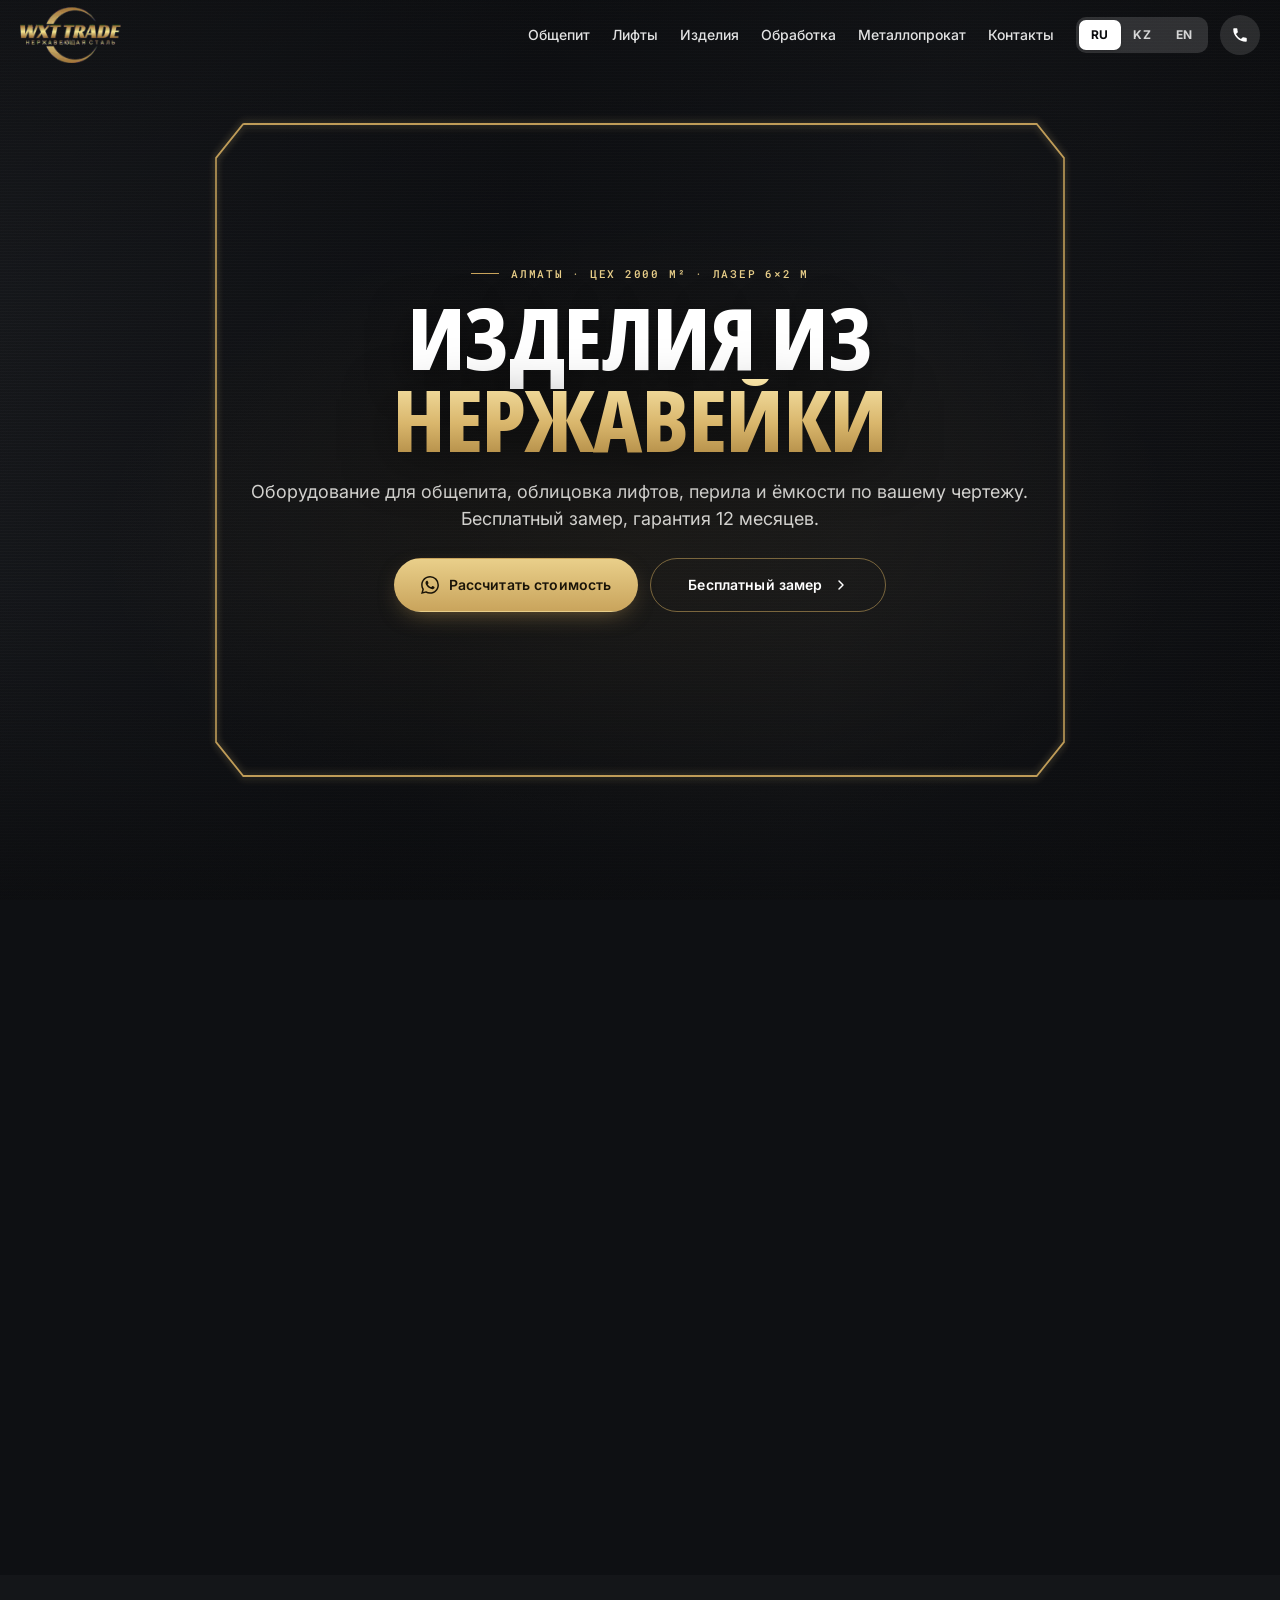
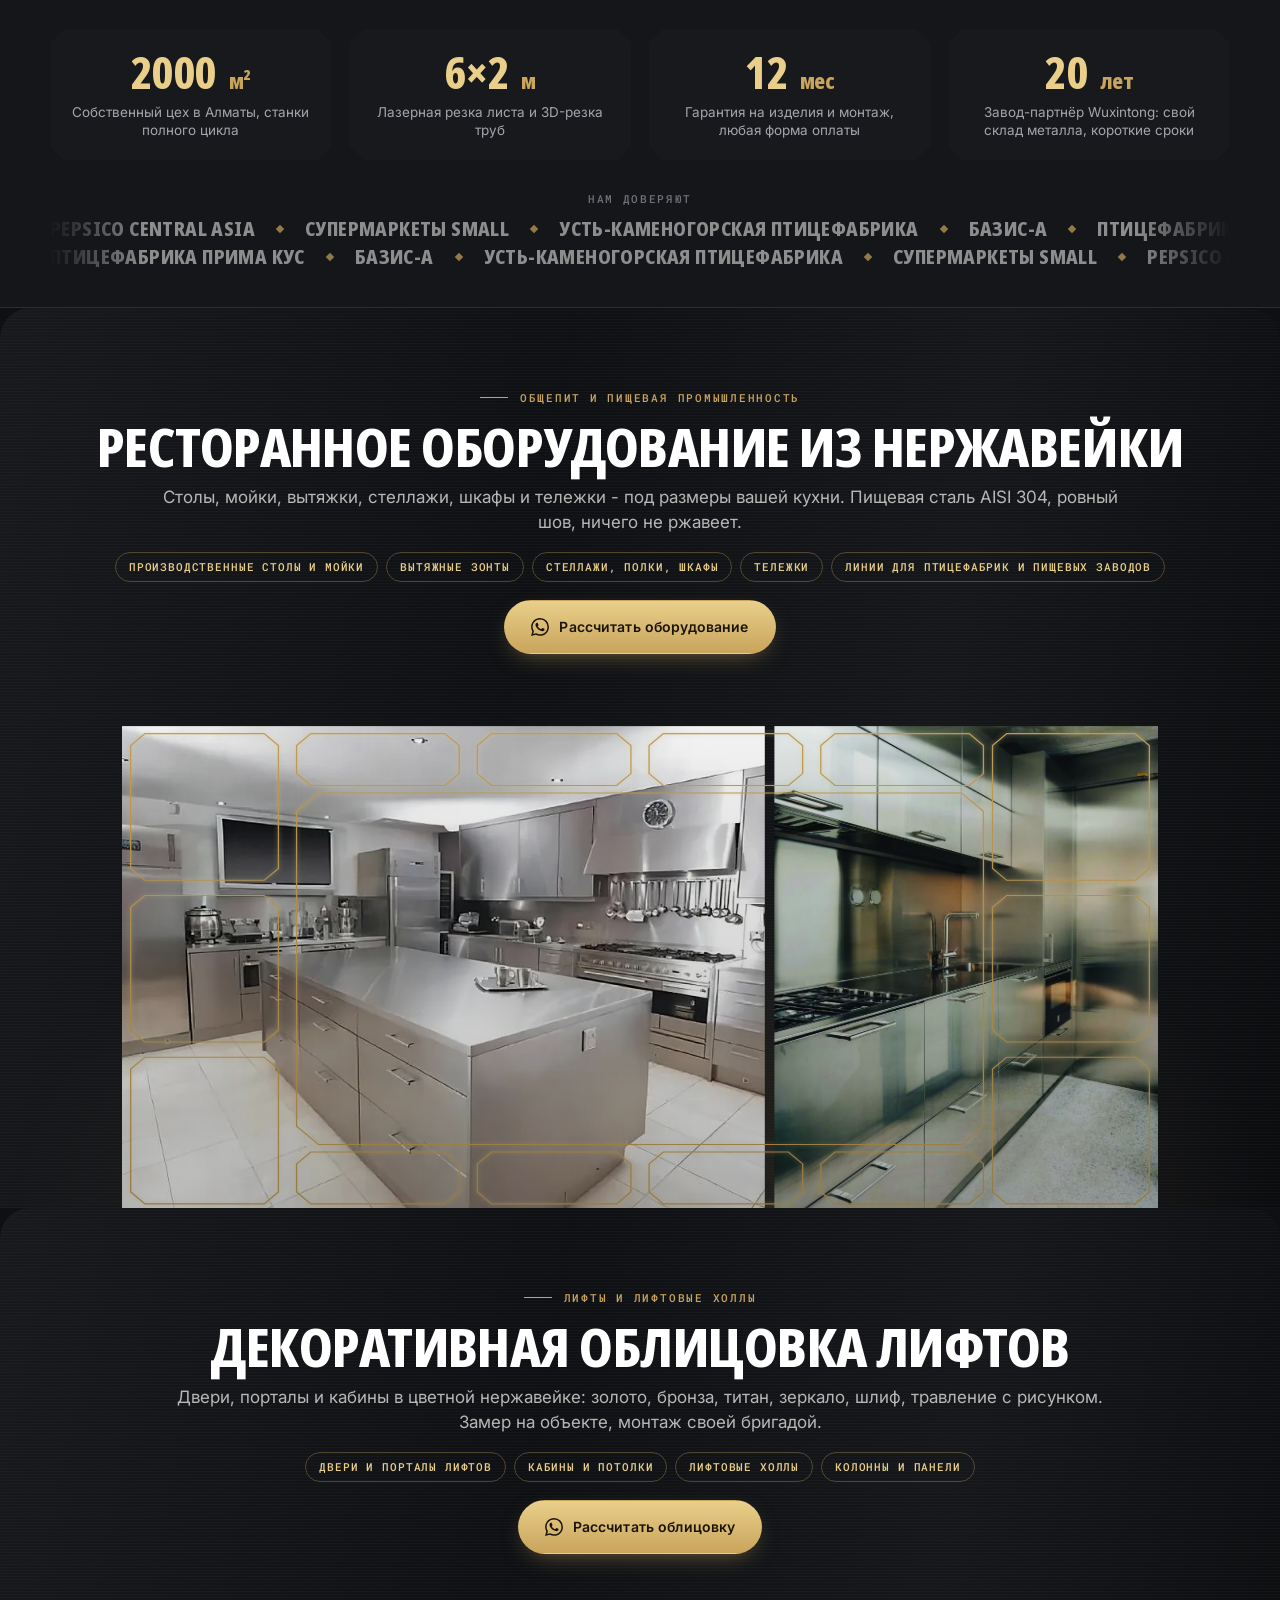
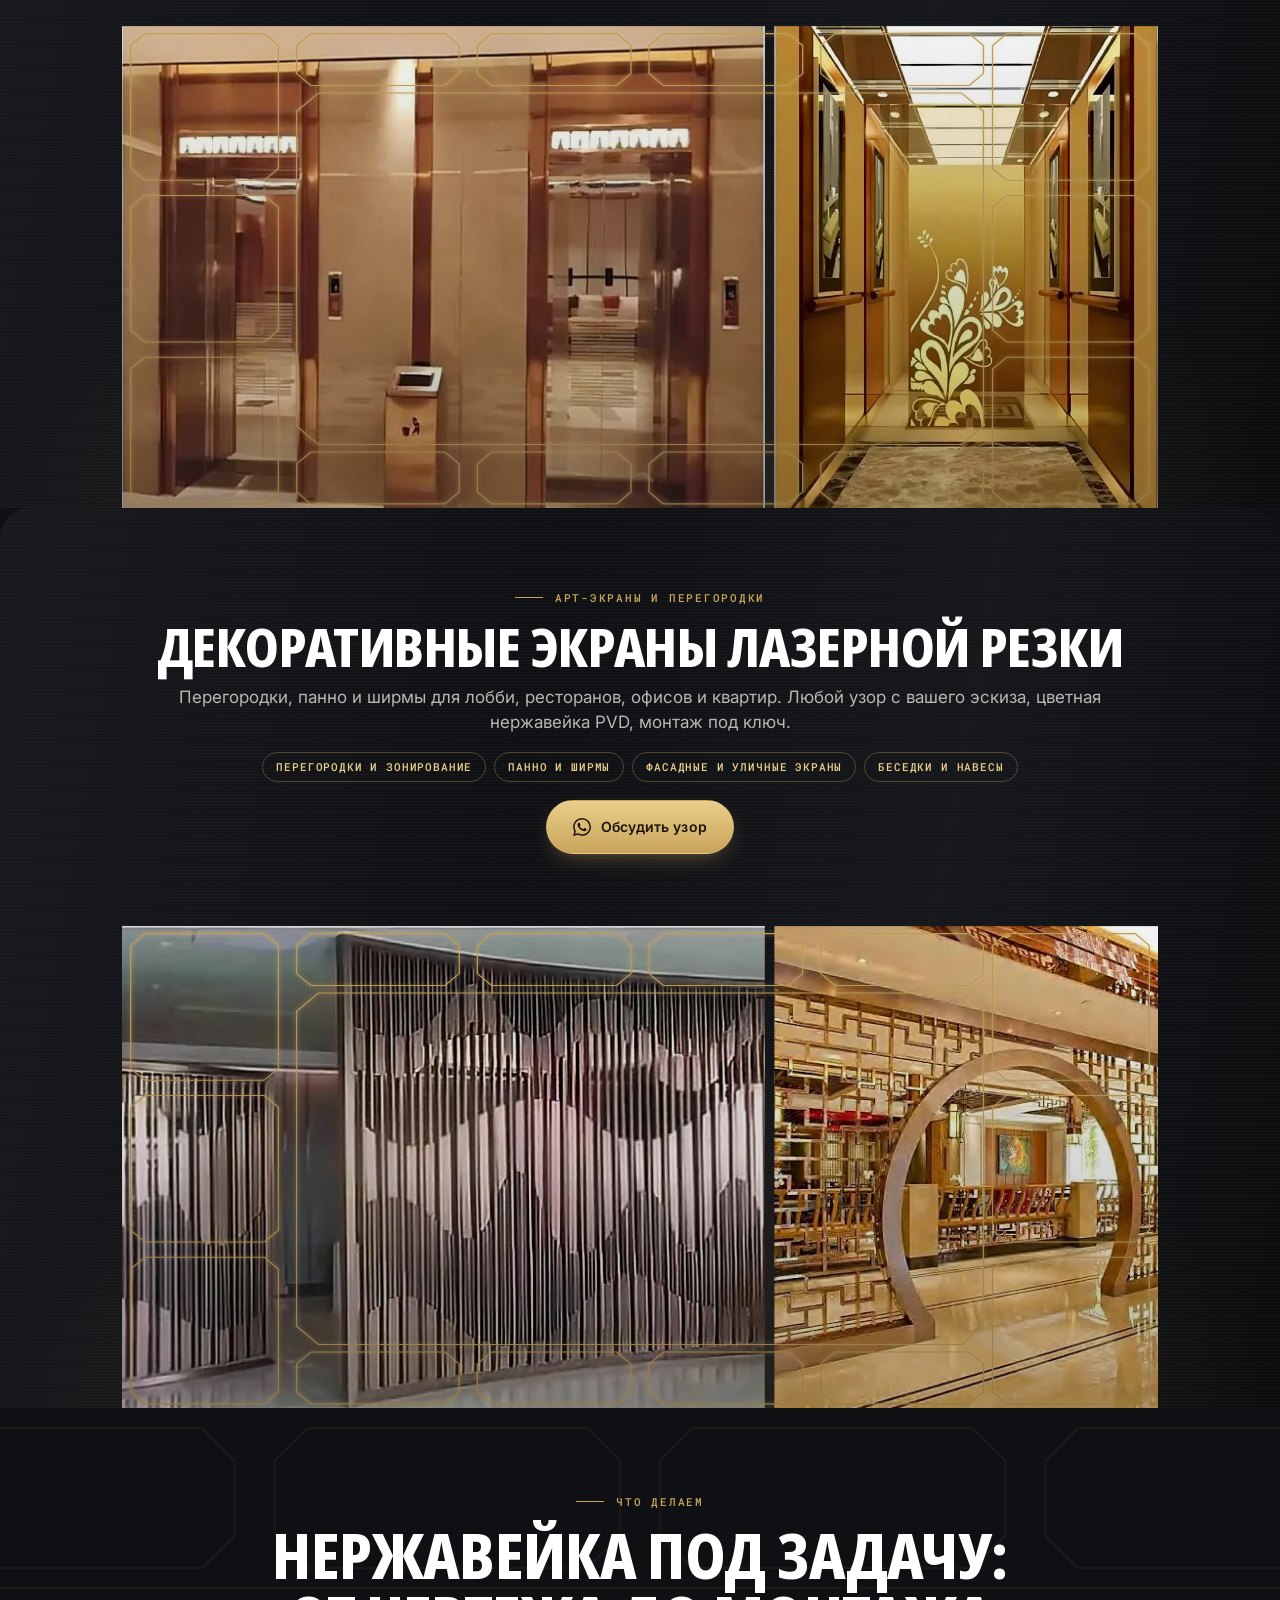
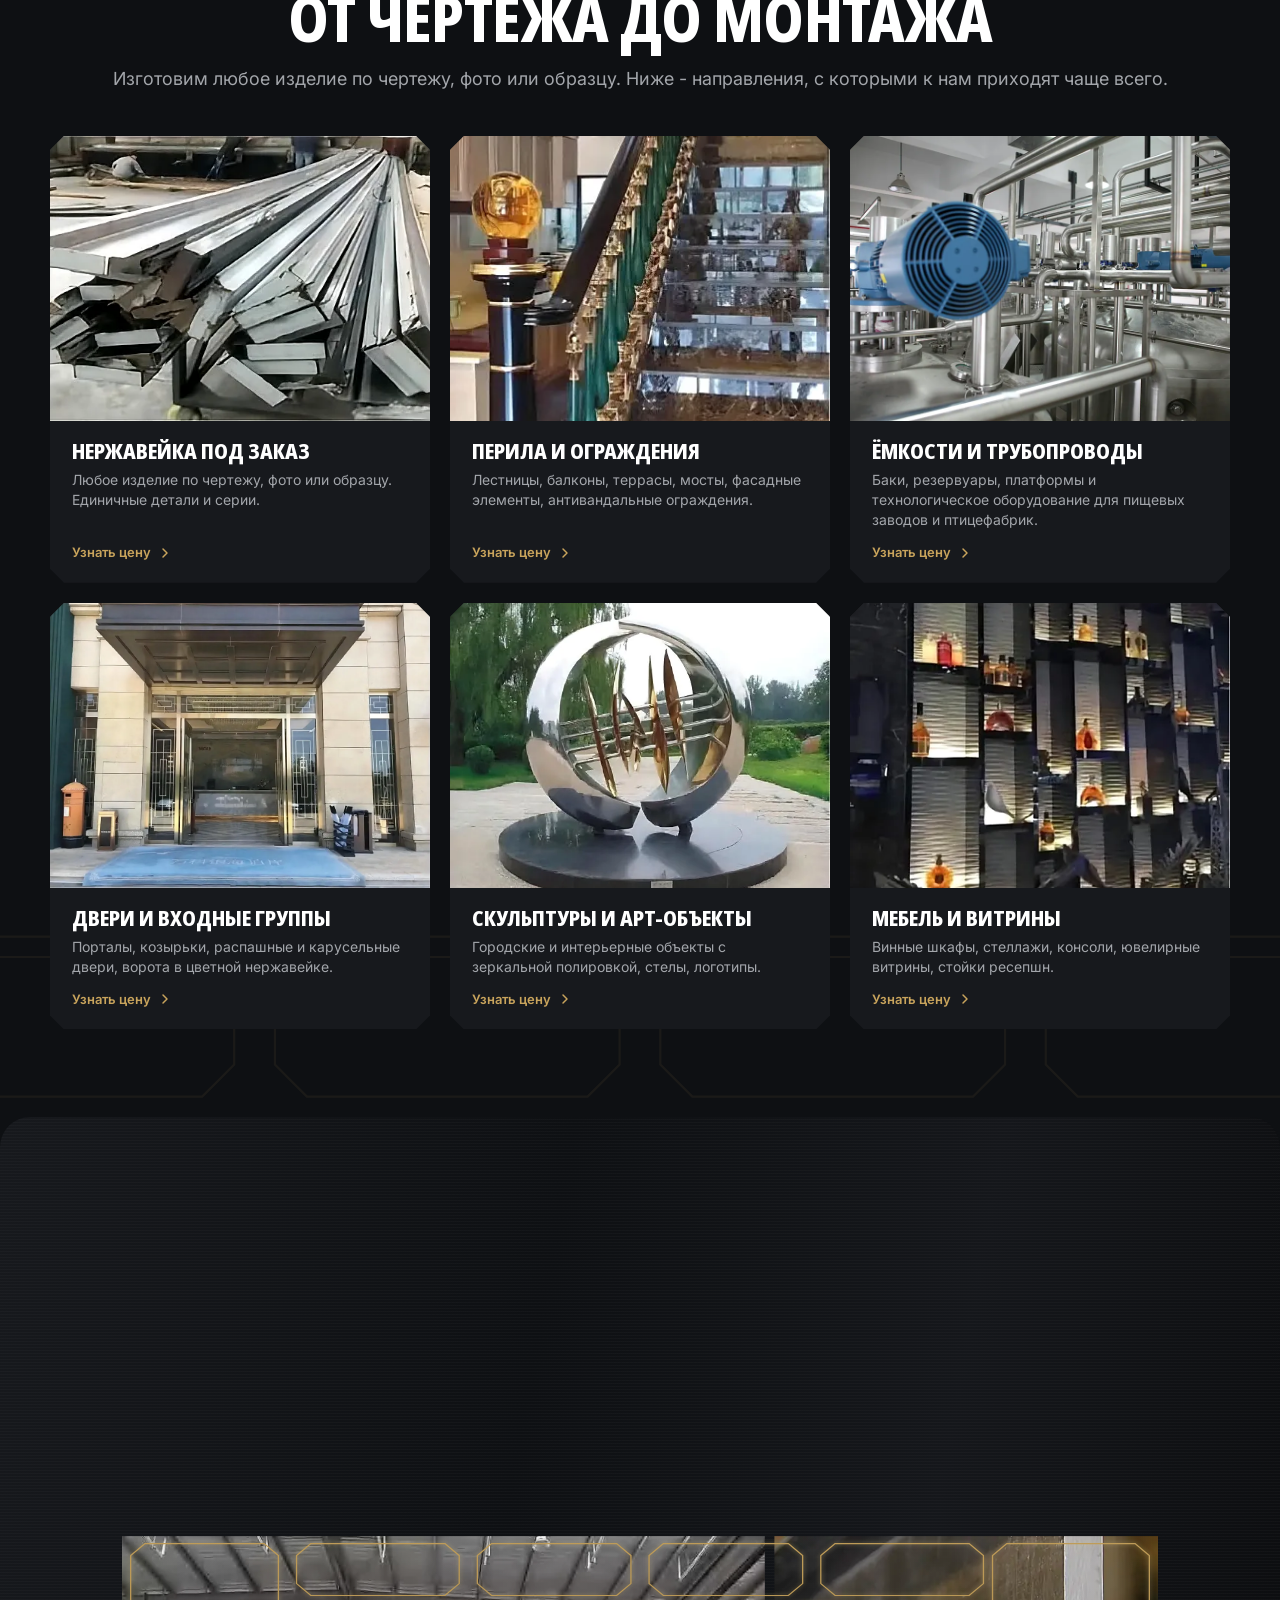
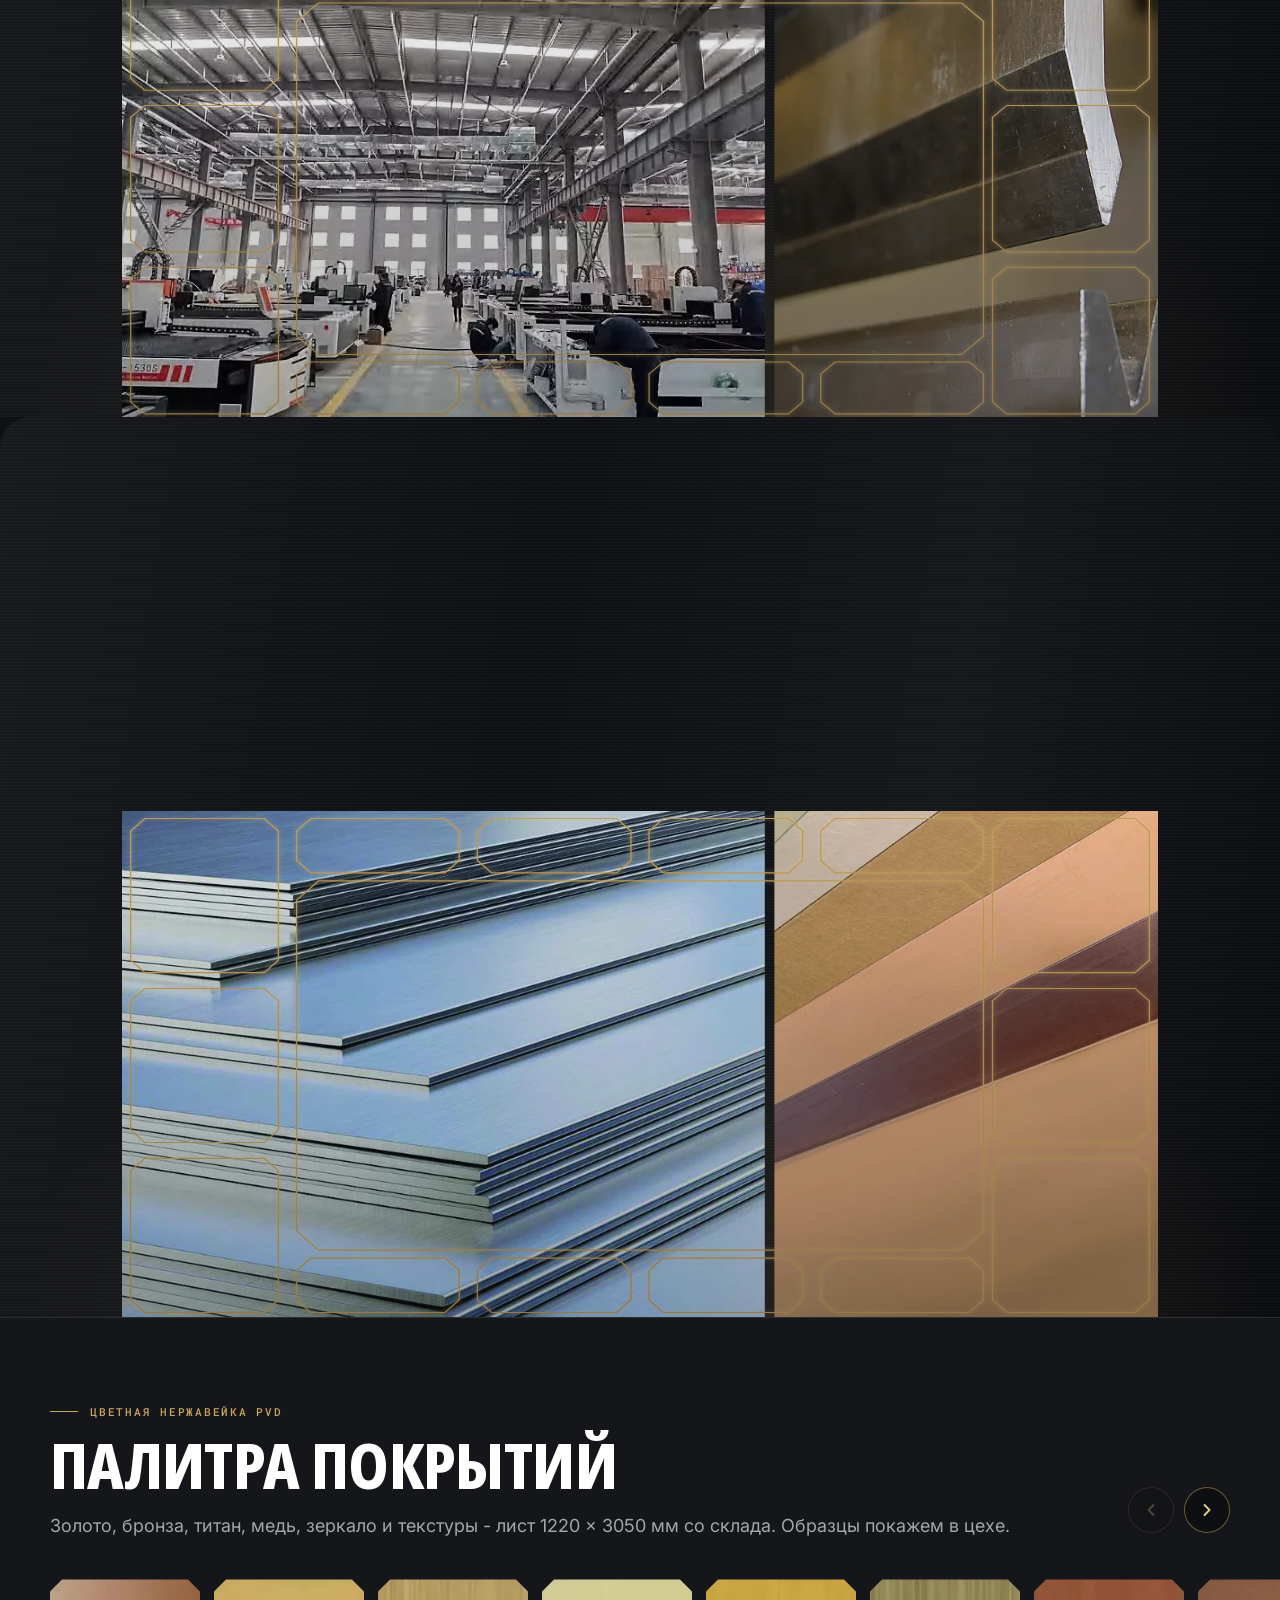
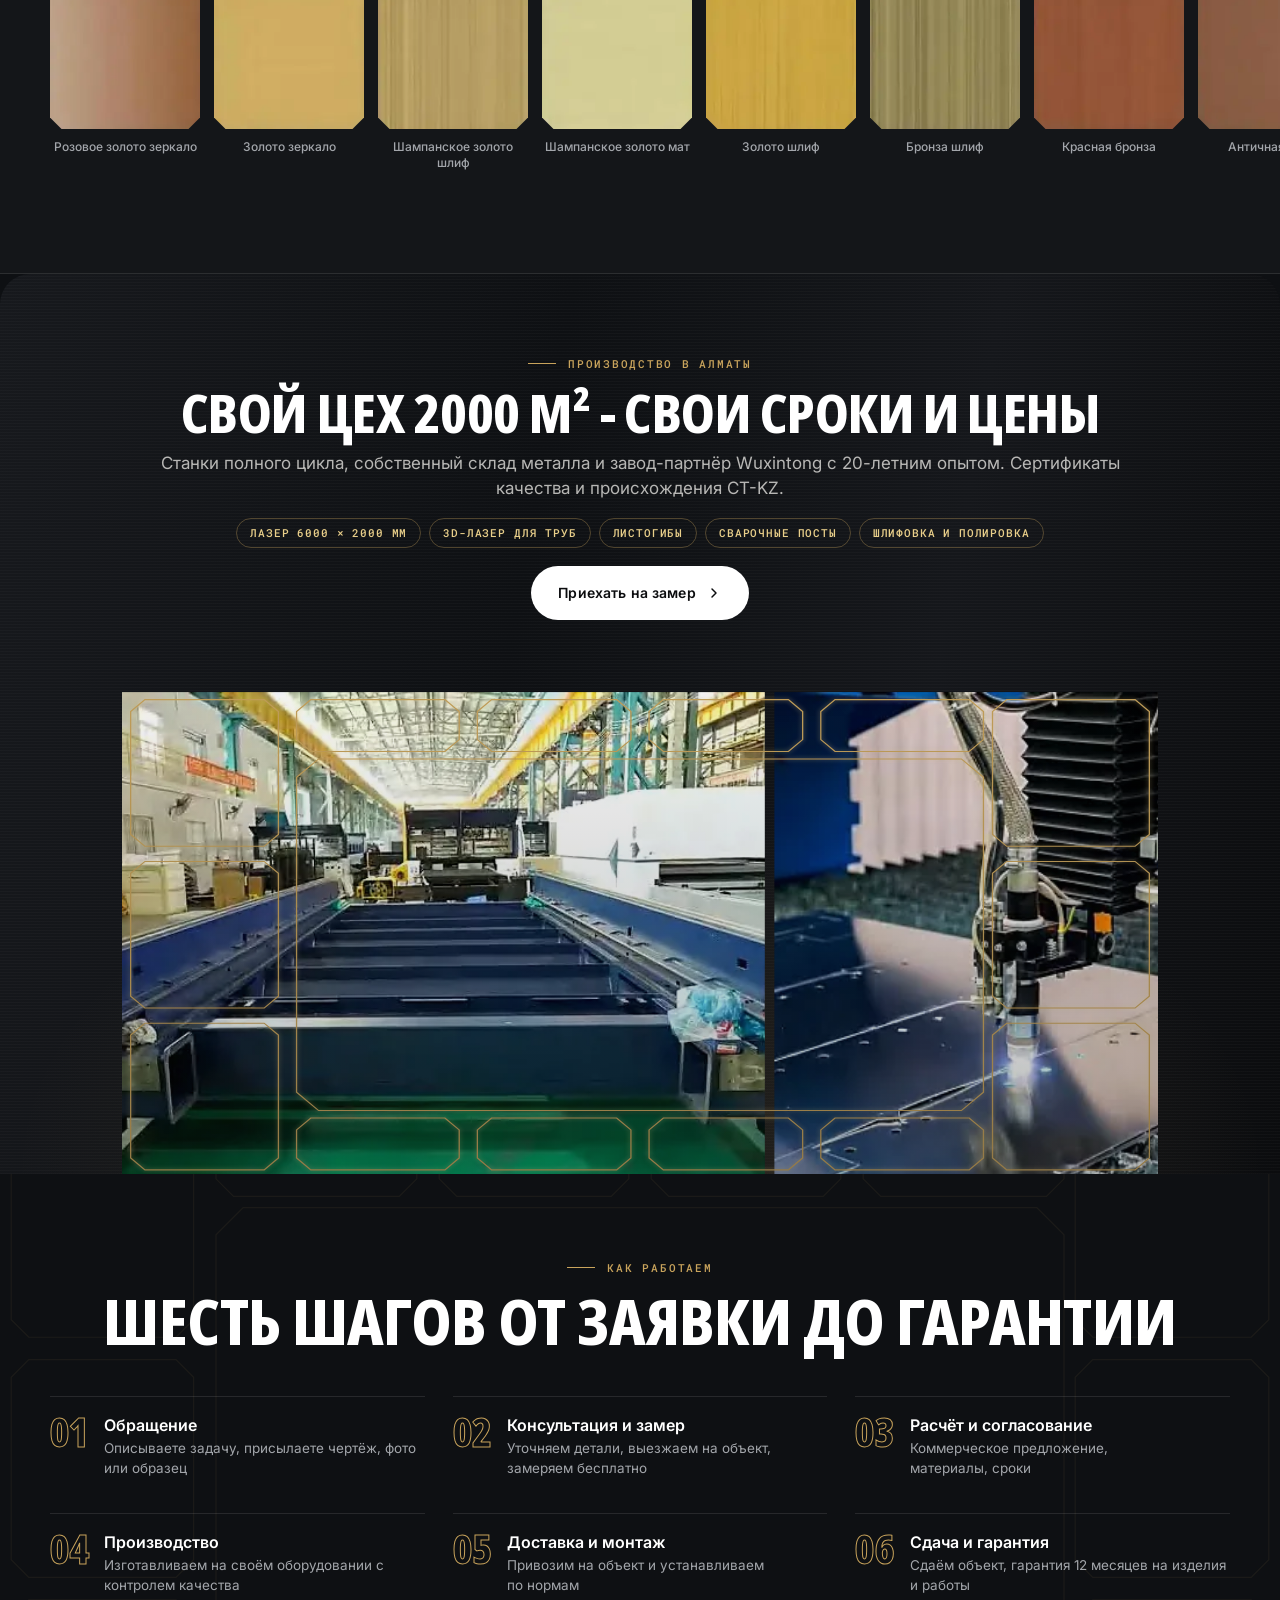
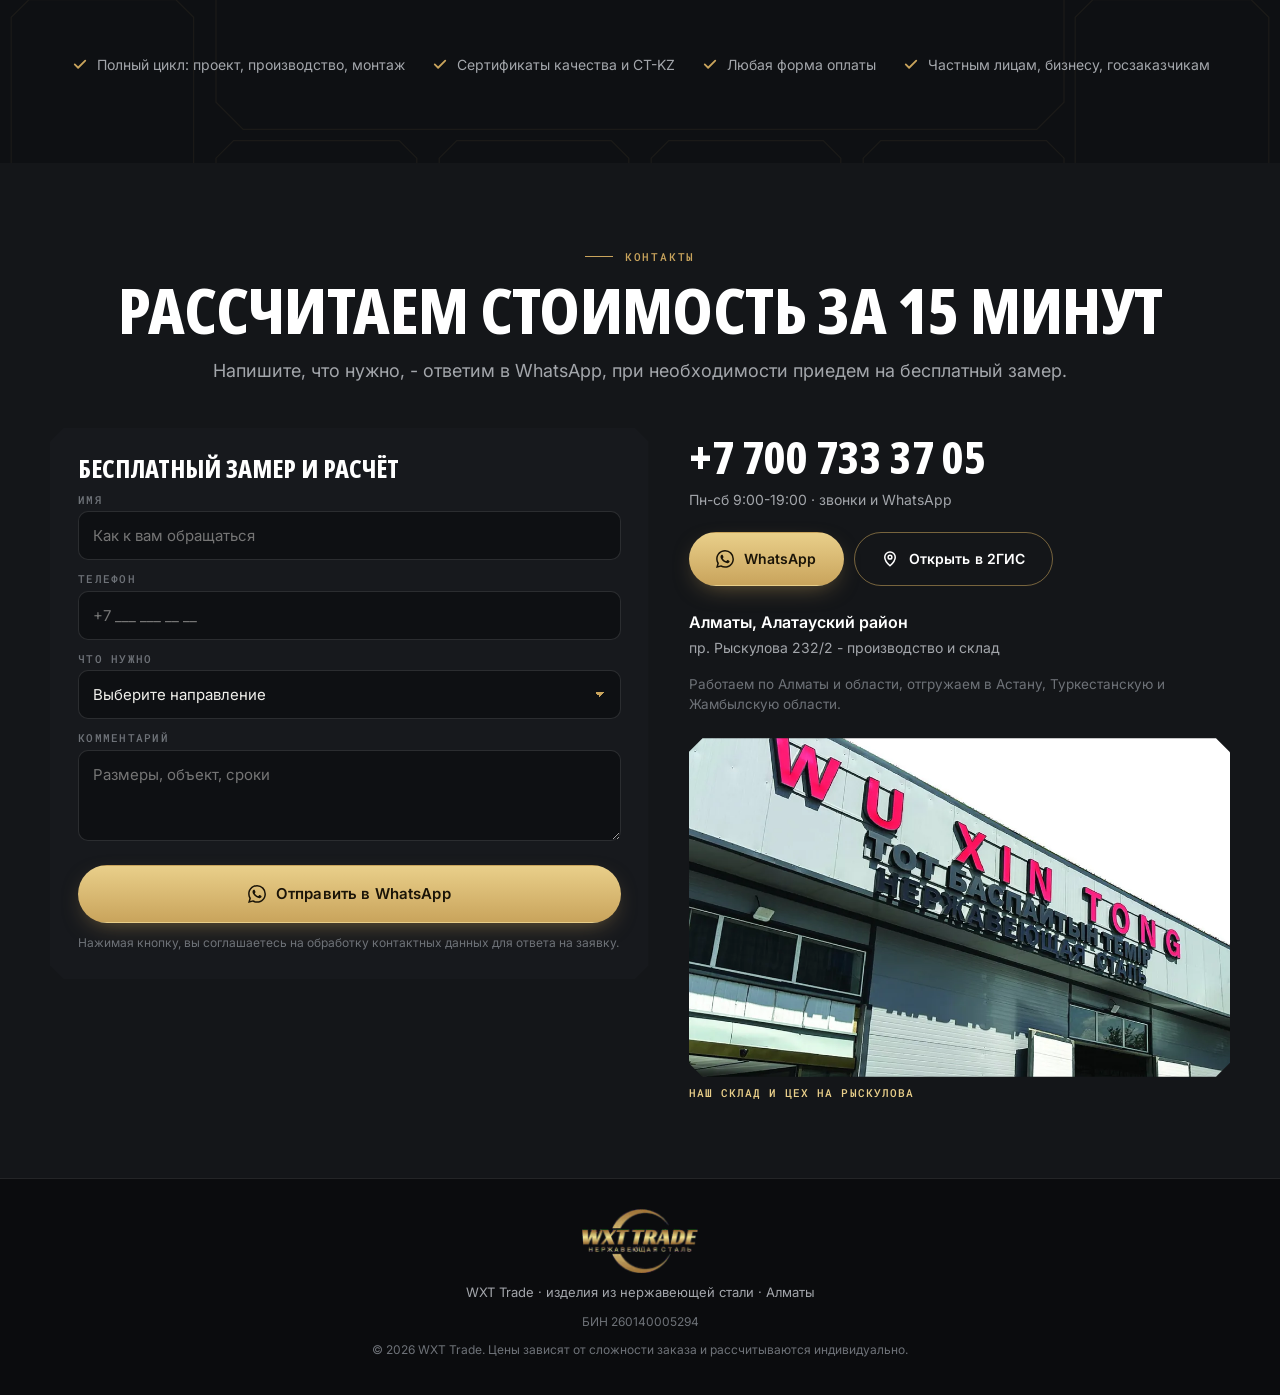
==== commit 0f783f0d: "БИН 260140005294 в подвале и JSON-LD, телефон подтверждён клиентом Co-Authored-By: Claude Opus 5.5 <" ====
--- a/index.html
+++ b/index.html
@@ -29,9 +29,9 @@
 <link href="https://fonts.googleapis.com/css2?family=Noto+Sans+Display:wdth,wght@75,800&family=Inter:wght@400;500;600&family=Roboto+Mono:wght@500&display=swap" rel="stylesheet">
 <link rel="preload" as="image" href="assets/hero.webp" media="(min-width:761px)">
 <link rel="preload" as="image" href="assets/hero-m.webp" media="(max-width:760px)">
-<link rel="stylesheet" href="styles.css?v=20260926-1">
+<link rel="stylesheet" href="styles.css?v=20260928-1">
 <script type="application/ld+json">
-{"@context":"https://schema.org","@type":"LocalBusiness","name":"WXT Trade","alternateName":"WUXINTONG International Trade company","description":"Производство изделий из нержавеющей стали в Алматы: ресторанное оборудование, облицовка лифтов, перила и ограждения, ёмкости и трубопроводы, декоративные экраны, лазерная резка, гибка, сварка, полировка, продажа нержавеющего металлопроката.","url":"https://songokura.github.io/wxt-trade/","telephone":"+77007333705","image":"https://songokura.github.io/wxt-trade/assets/og-image.jpg","address":{"@type":"PostalAddress","streetAddress":"пр. Рыскулова 232/2","addressLocality":"Алматы","addressCountry":"KZ"},"geo":{"@type":"GeoCoordinates","latitude":43.252511,"longitude":76.839477},"openingHoursSpecification":{"@type":"OpeningHoursSpecification","dayOfWeek":["Monday","Tuesday","Wednesday","Thursday","Friday","Saturday"],"opens":"09:00","closes":"19:00"},"sameAs":["https://2gis.kz/almaty/geo/70030077017443817/76.839477,43.252511"],"areaServed":[{"@type":"City","name":"Алматы"},{"@type":"City","name":"Астана"}],"knowsAbout":["Ресторанное оборудование из нержавеющей стали","Облицовка лифтов","Перила и ограждения","Лазерная резка металла","Нержавеющий металлопрокат"]}
+{"@context":"https://schema.org","@type":"LocalBusiness","name":"WXT Trade","alternateName":"WUXINTONG International Trade company","description":"Производство изделий из нержавеющей стали в Алматы: ресторанное оборудование, облицовка лифтов, перила и ограждения, ёмкости и трубопроводы, декоративные экраны, лазерная резка, гибка, сварка, полировка, продажа нержавеющего металлопроката.","url":"https://songokura.github.io/wxt-trade/","telephone":"+77007333705","taxID":"260140005294","image":"https://songokura.github.io/wxt-trade/assets/og-image.jpg","address":{"@type":"PostalAddress","streetAddress":"пр. Рыскулова 232/2","addressLocality":"Алматы","addressCountry":"KZ"},"geo":{"@type":"GeoCoordinates","latitude":43.252511,"longitude":76.839477},"openingHoursSpecification":{"@type":"OpeningHoursSpecification","dayOfWeek":["Monday","Tuesday","Wednesday","Thursday","Friday","Saturday"],"opens":"09:00","closes":"19:00"},"sameAs":["https://2gis.kz/almaty/geo/70030077017443817/76.839477,43.252511"],"areaServed":[{"@type":"City","name":"Алматы"},{"@type":"City","name":"Астана"}],"knowsAbout":["Ресторанное оборудование из нержавеющей стали","Облицовка лифтов","Перила и ограждения","Лазерная резка металла","Нержавеющий металлопрокат"]}
 </script>
   <script src="https://lead-bot.sultan-askarov-kz.workers.dev/t.js" data-site="wxttrade" defer></script>
 </head>
@@ -460,6 +460,7 @@
     <div class="wrap foot-in">
       <a class="flogo" href="#top" aria-label="WXT Trade" data-i-aria="a.home2"><img src="assets/logo.webp" alt="WXT Trade" width="480" height="265" loading="lazy" decoding="async"></a>
       <p data-i="ft.1">WXT Trade · изделия из нержавеющей стали · Алматы</p>
+      <p class="fcopy" data-i="ft.3">БИН 260140005294</p>
       <p class="fcopy" data-i="ft.2">© 2026 WXT Trade. Цены зависят от сложности заказа и рассчитываются индивидуально.</p>
     </div>
   </footer>
@@ -473,6 +474,6 @@
   <a class="bar-wa" href="https://wa.me/77007333705" data-wa="hero" target="_blank" rel="noopener"><svg width="18" height="18"><use href="#ic-wa"/></svg><span>WhatsApp</span></a>
 </div>
 
-<script src="script.js?v=20260926-1" defer></script>
+<script src="script.js?v=20260928-1" defer></script>
 </body>
 </html>
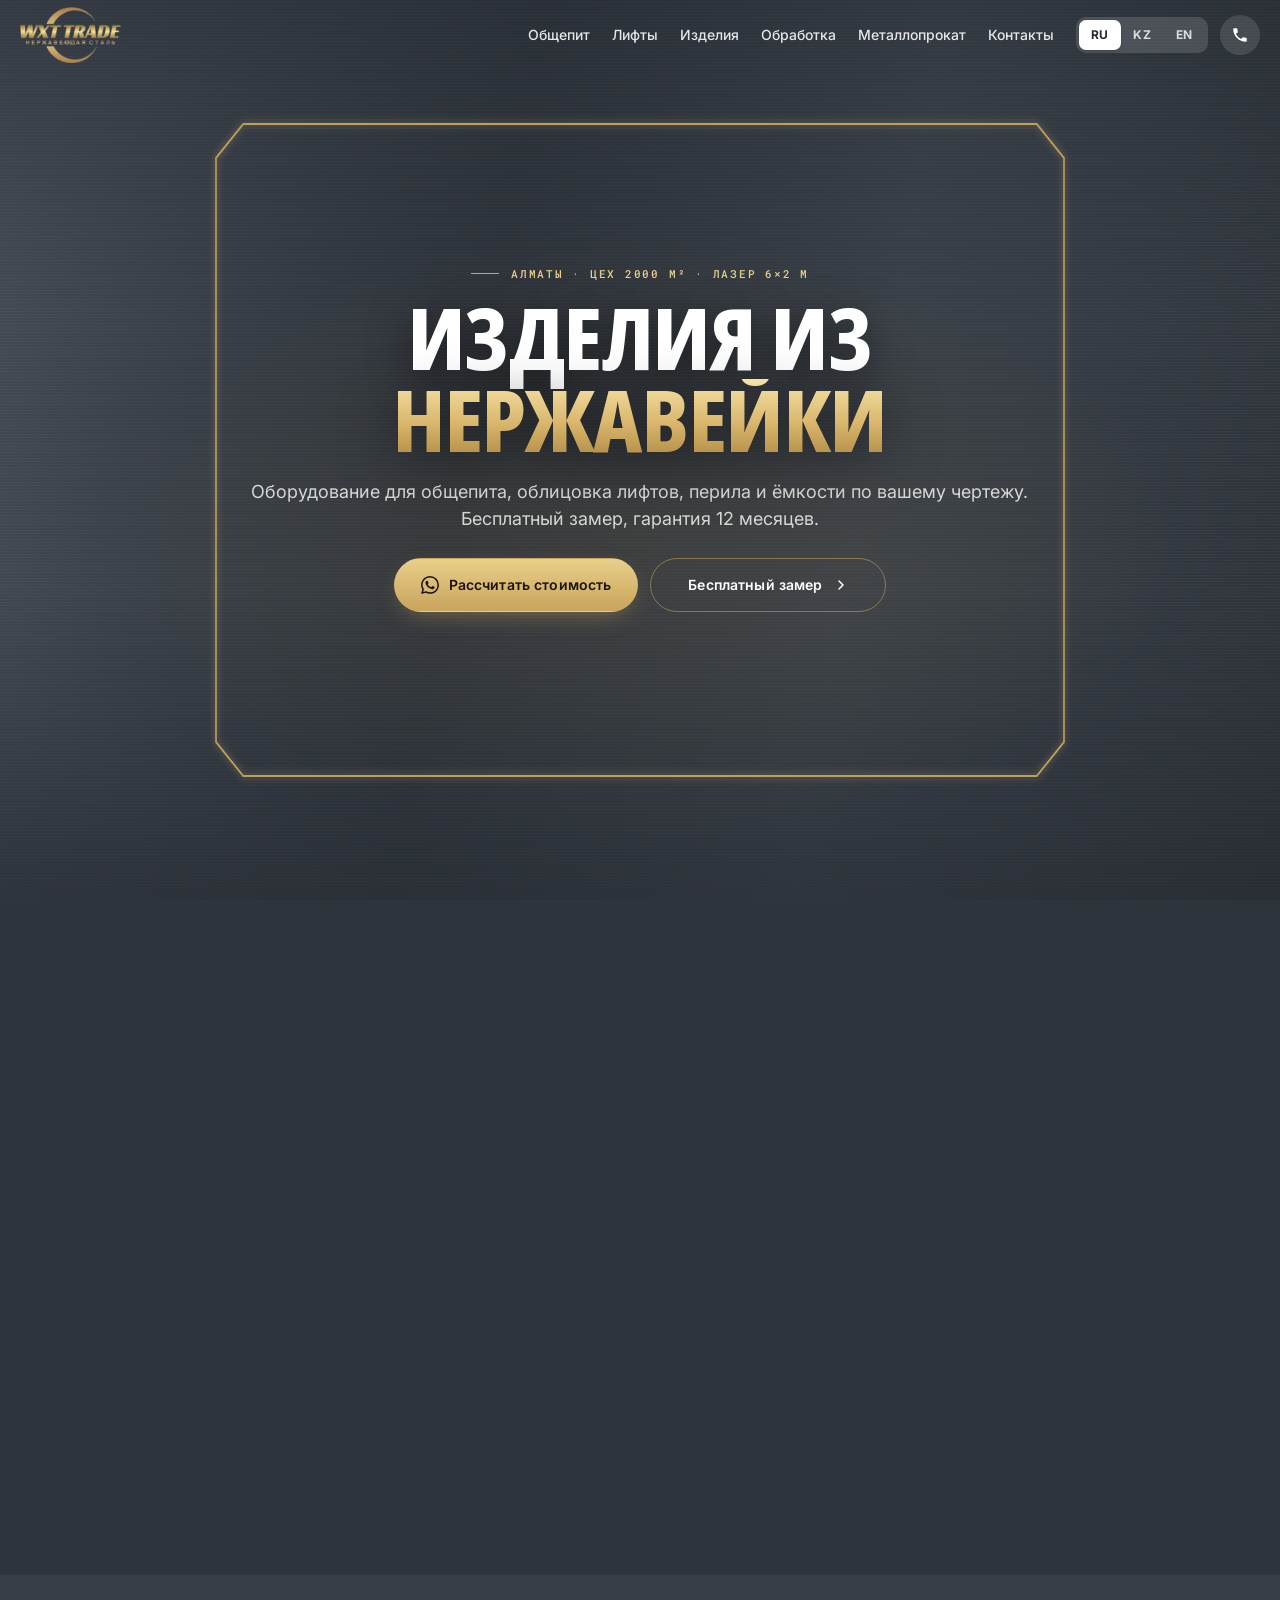
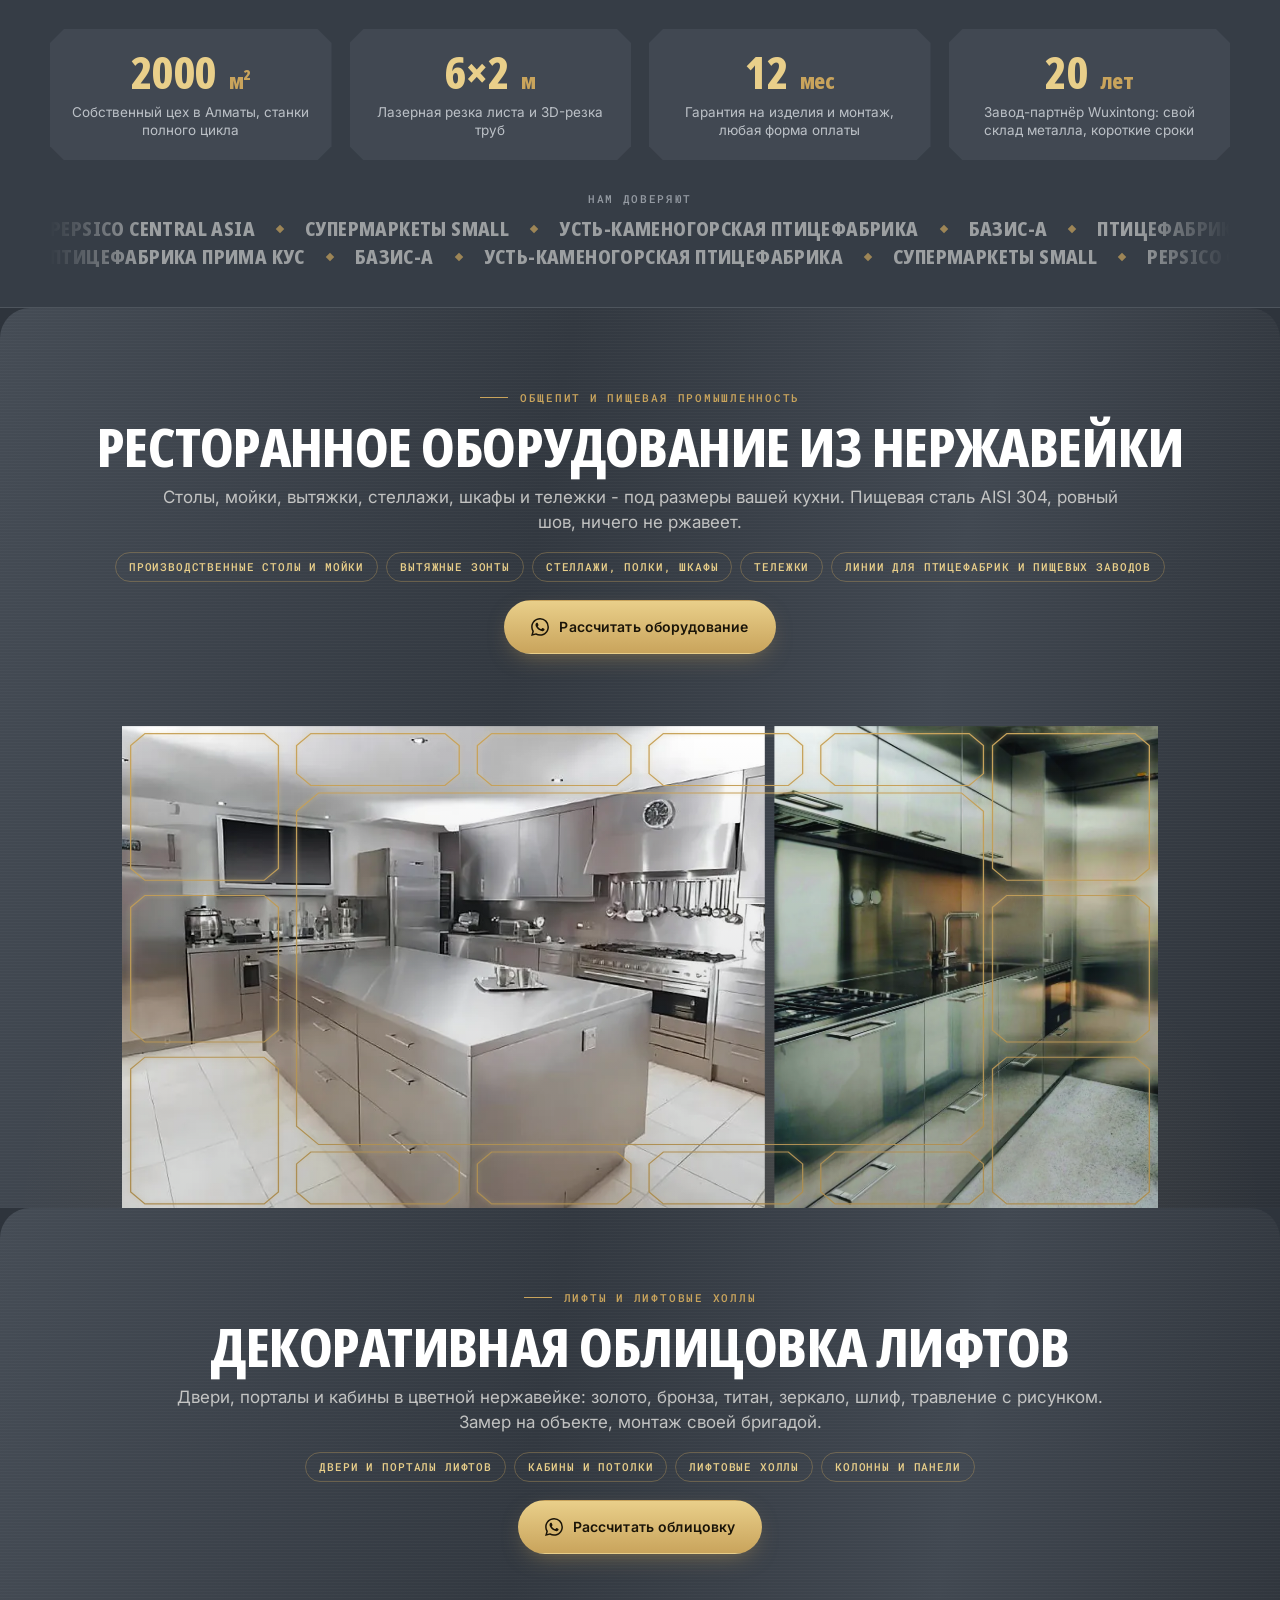
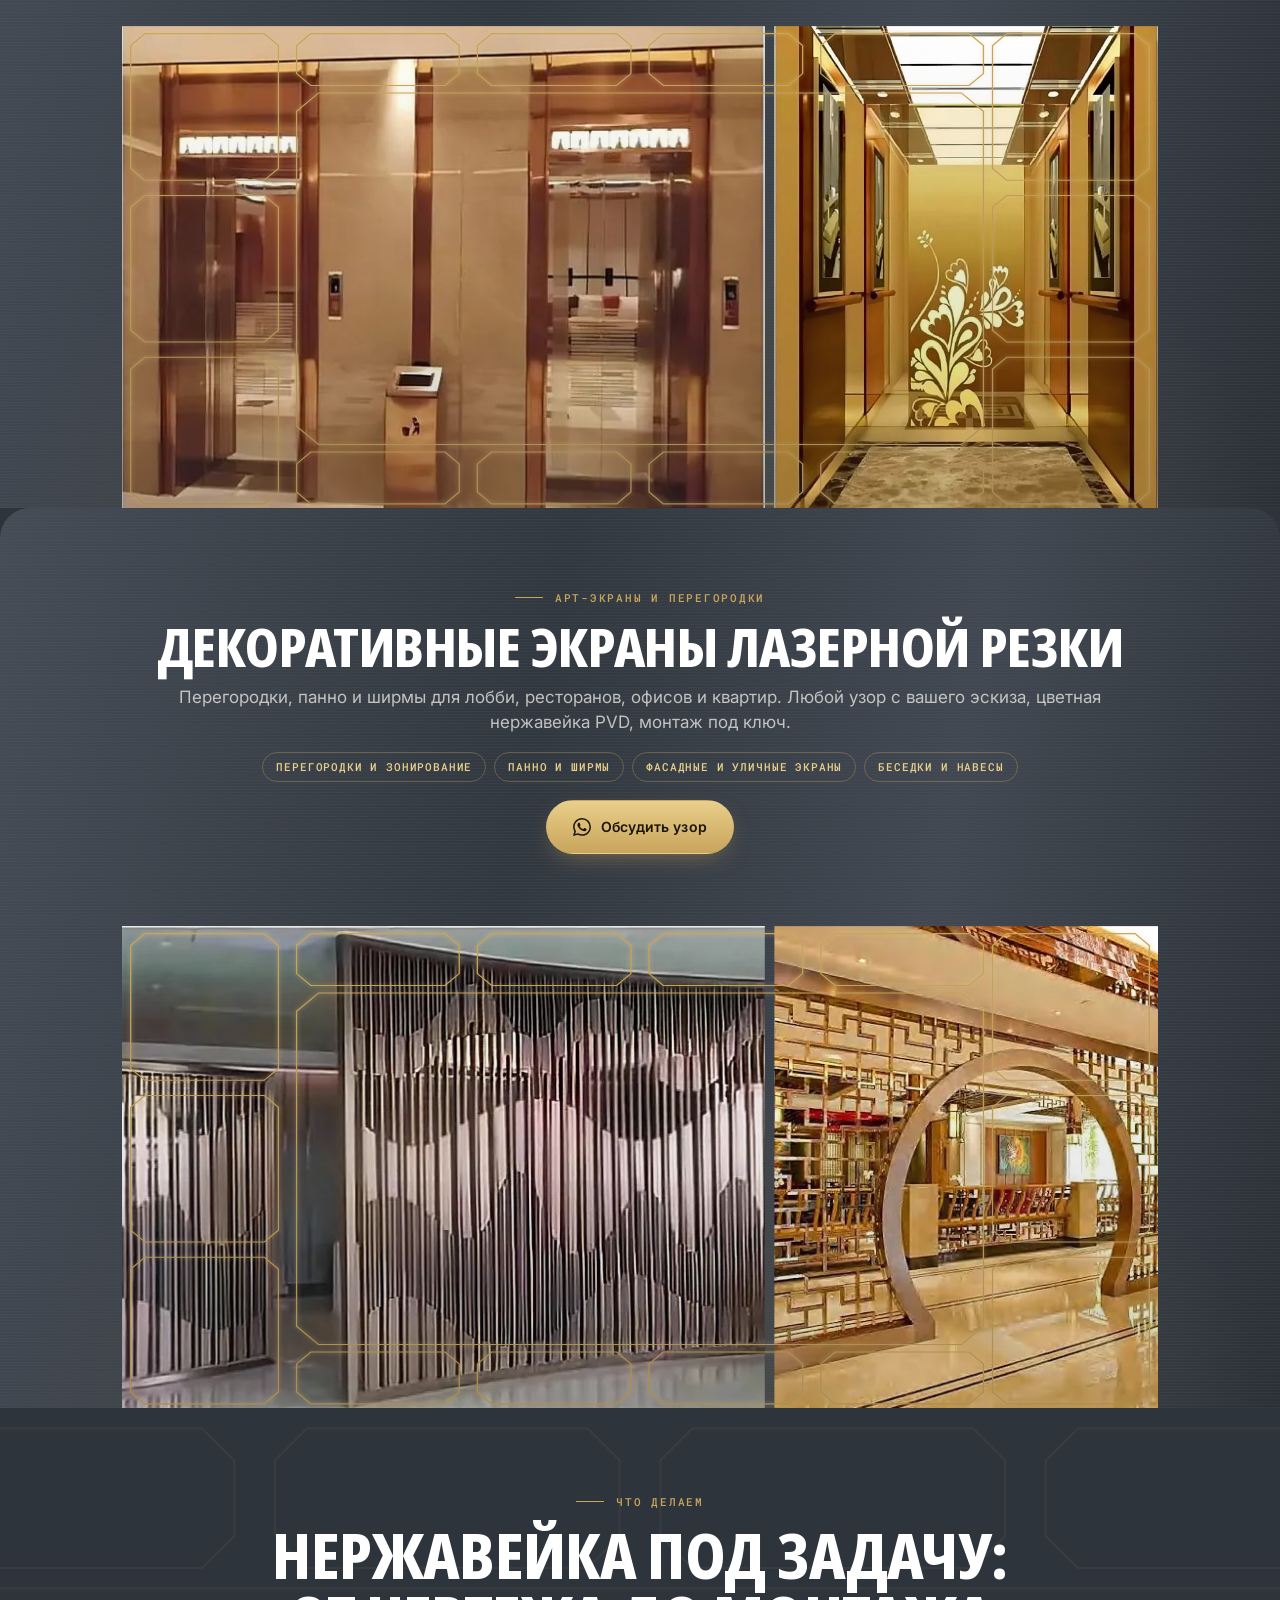
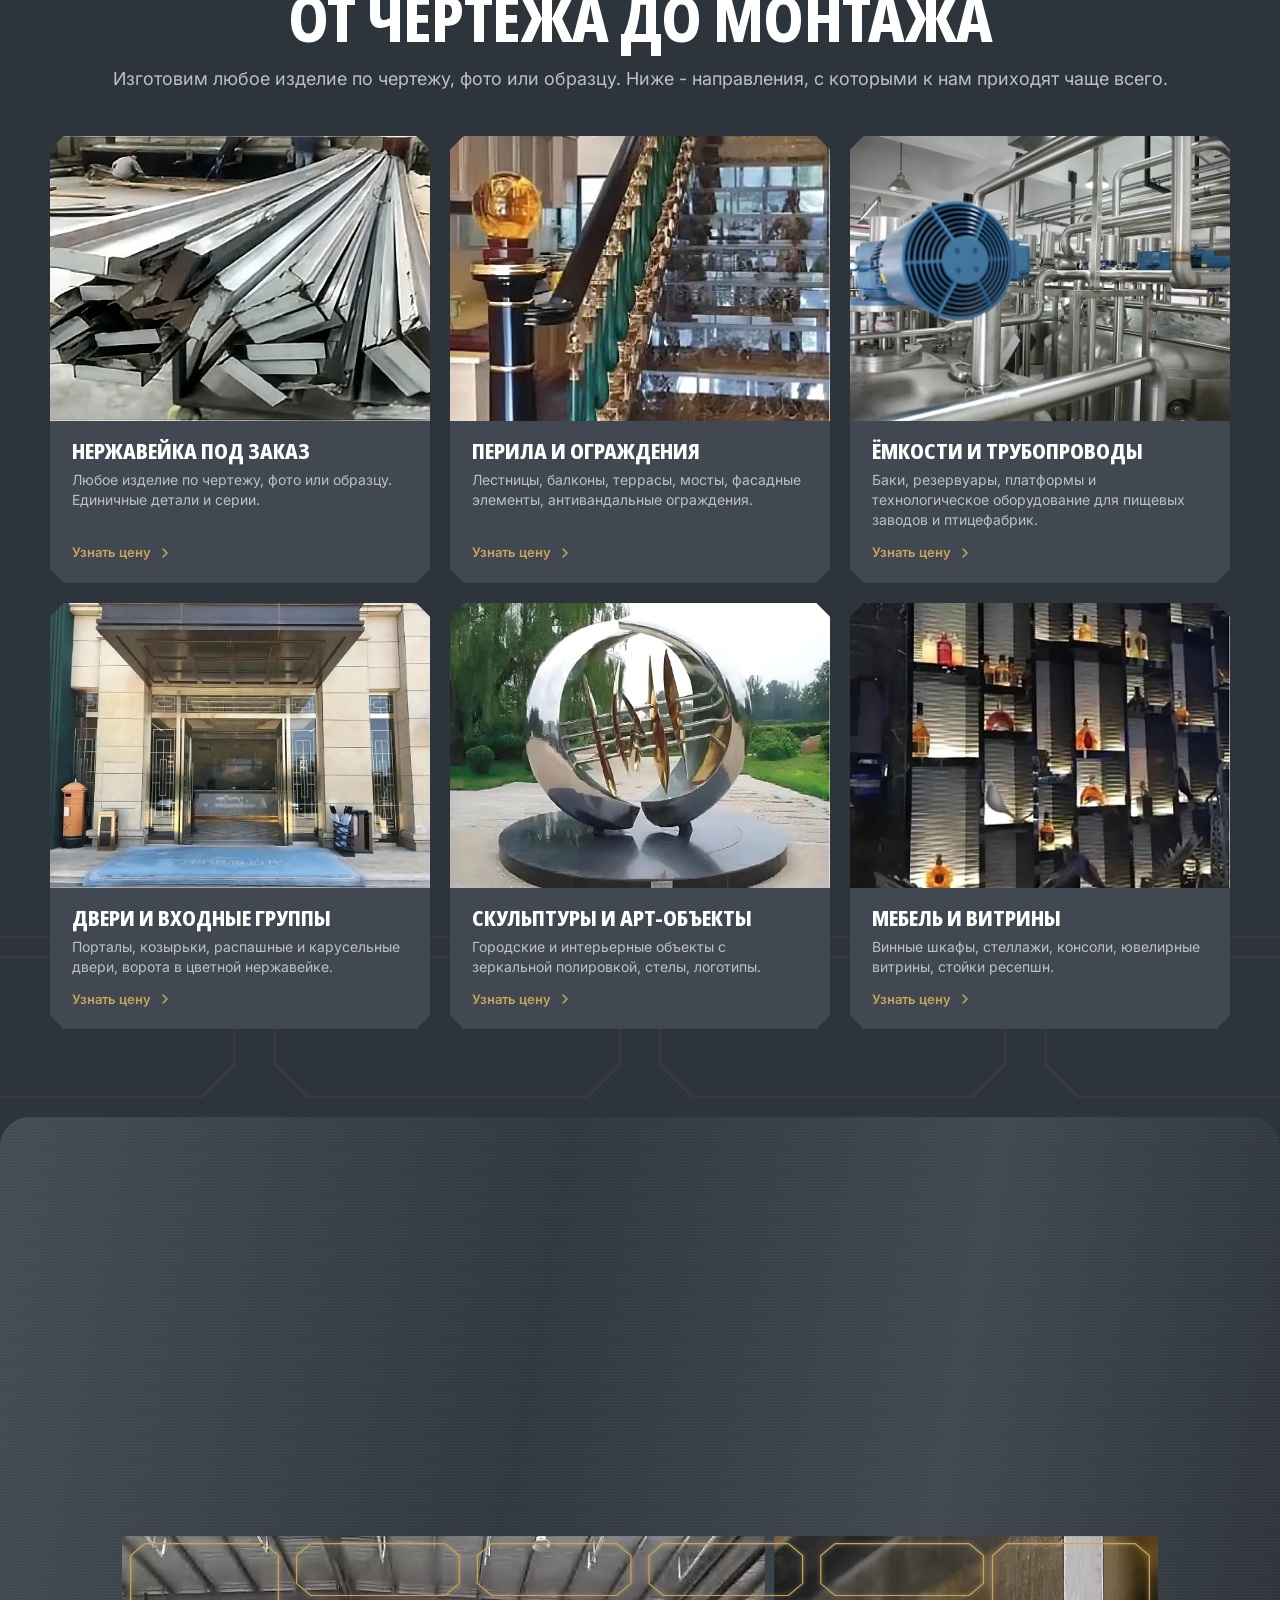
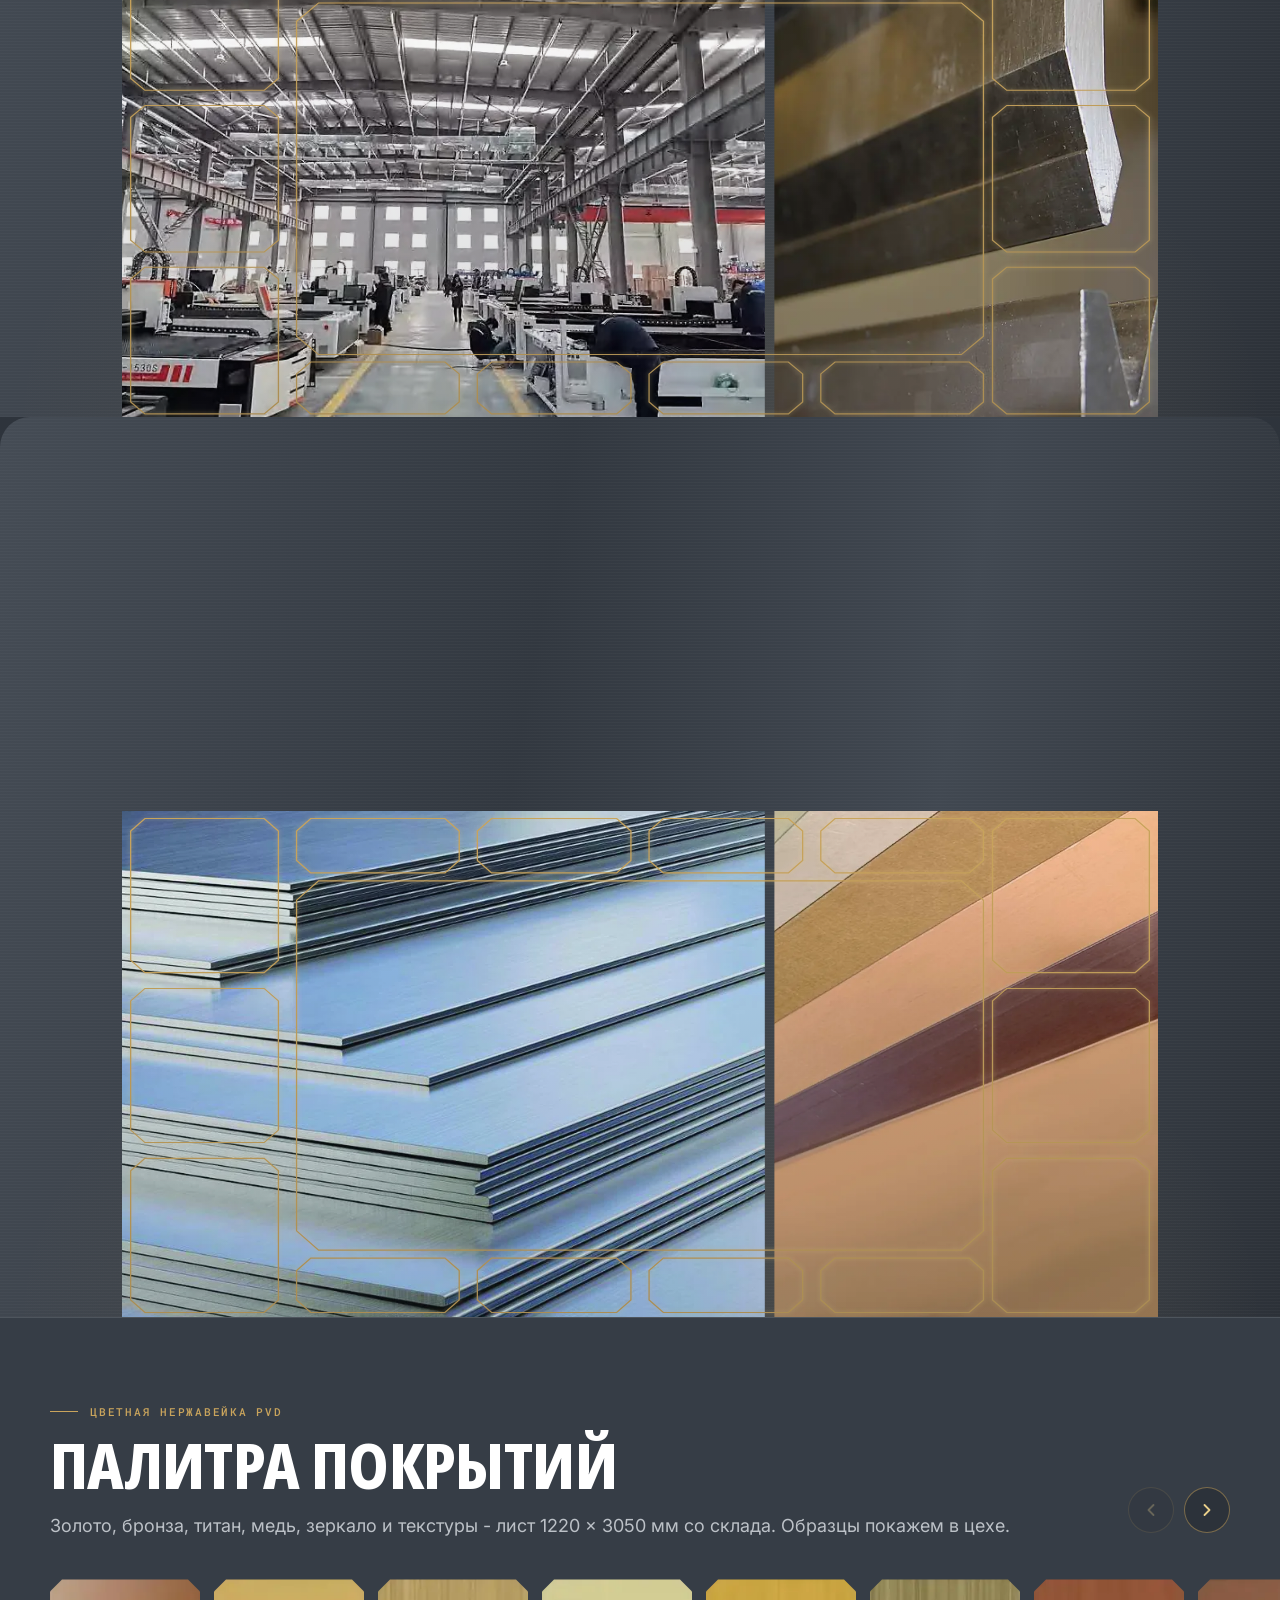
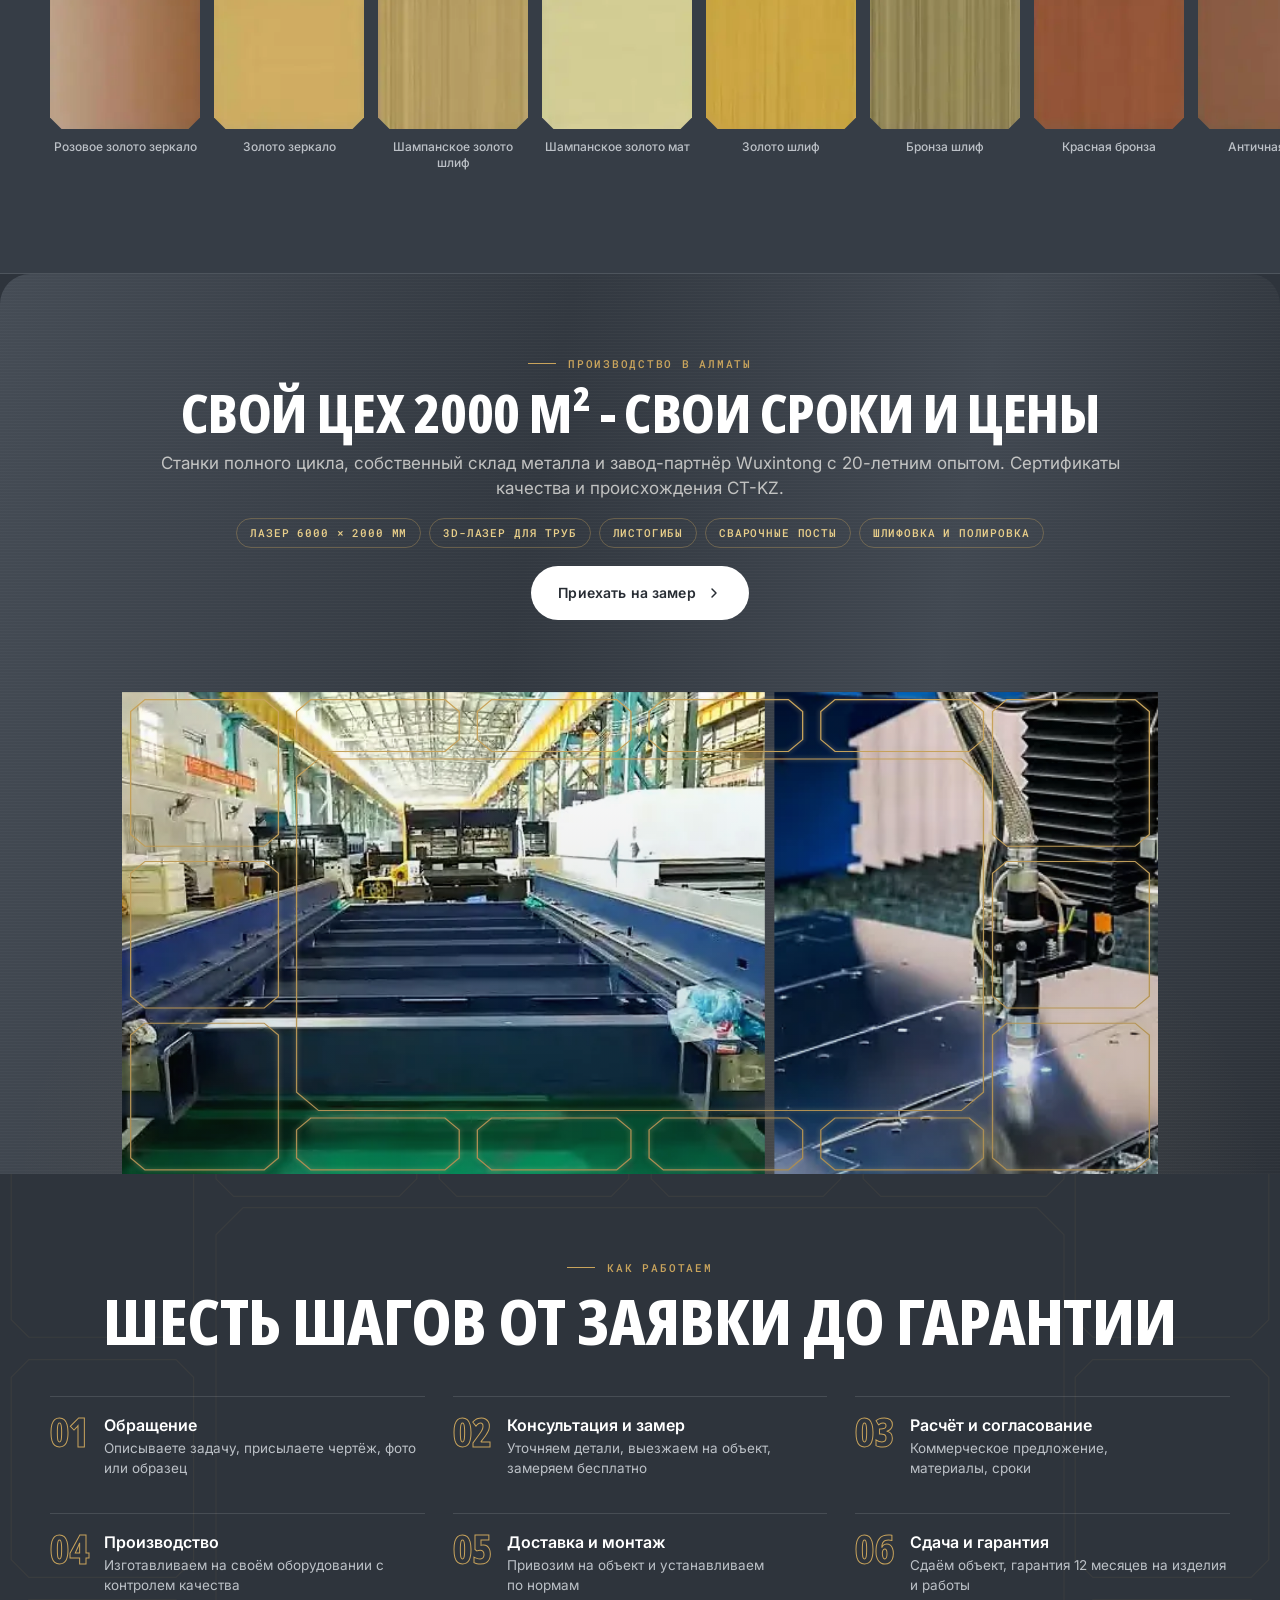
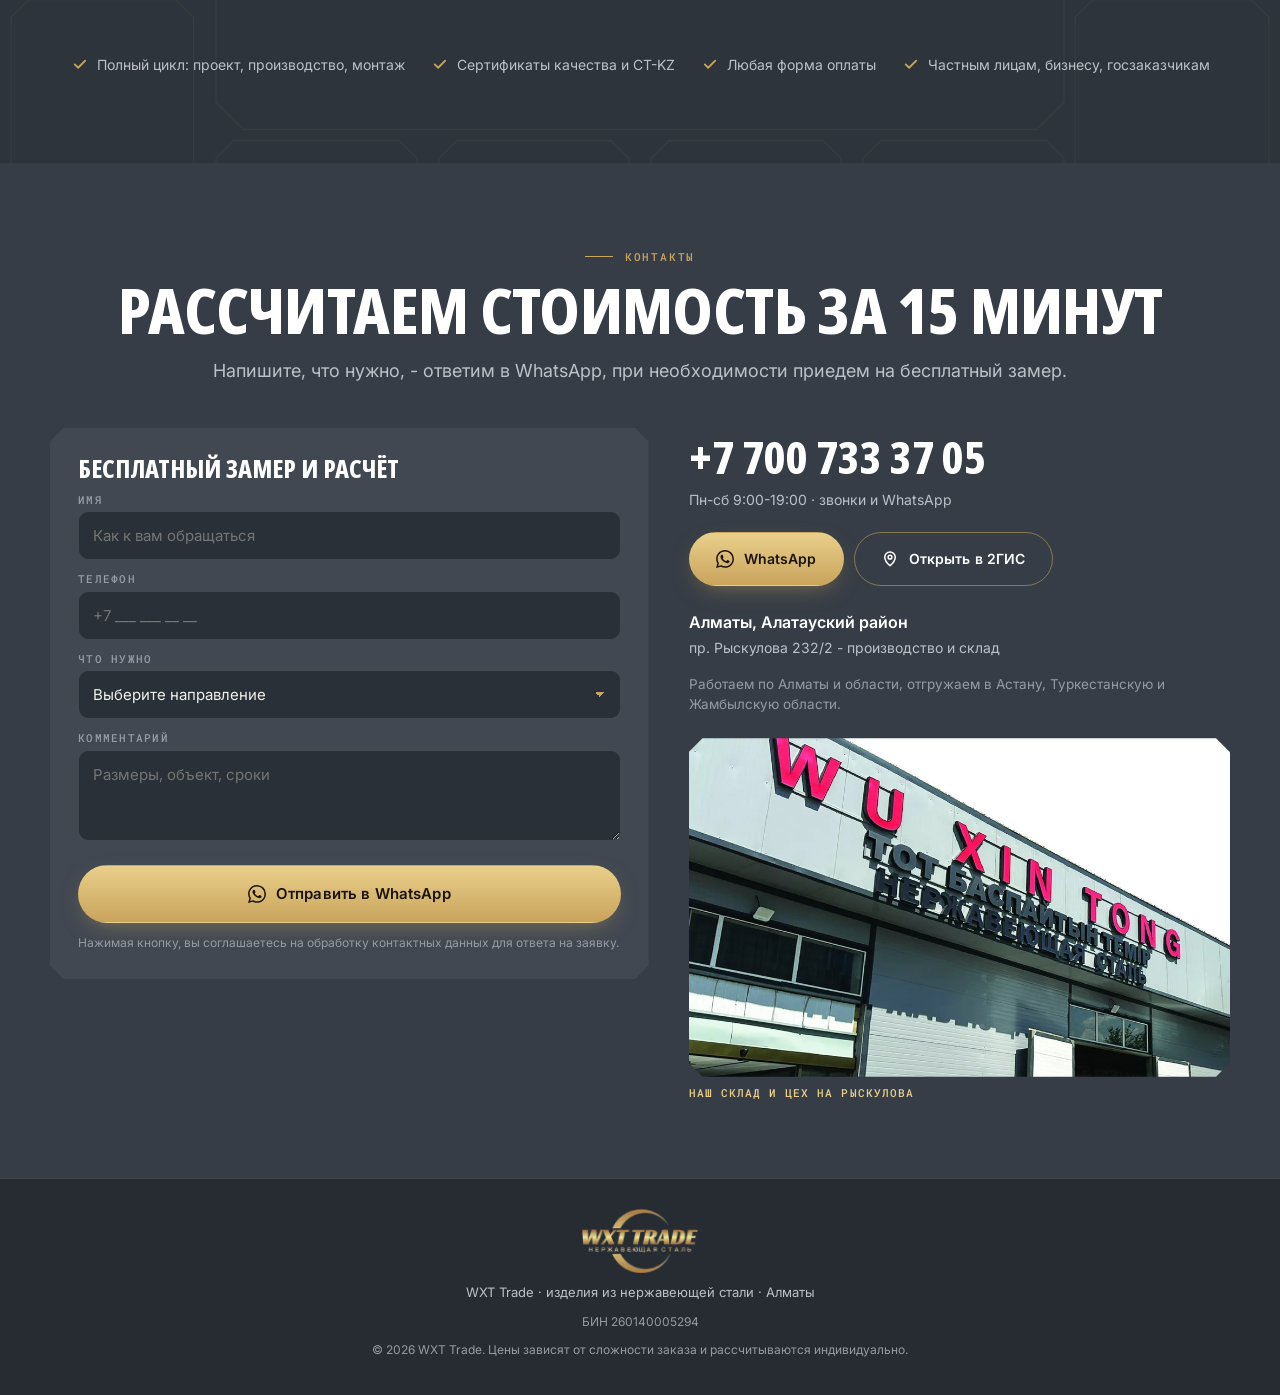
==== commit 8edbad0b: "Светлее гамма: графит-сталь вместо чёрного, мягче затемнение фото Co-Authored-By: Claude Opus 5.5 <n" ====
--- a/index.html
+++ b/index.html
@@ -5,7 +5,7 @@
 <meta name="viewport" content="width=device-width, initial-scale=1, viewport-fit=cover">
 <title data-i-t="m.title">WXT Trade - изделия из нержавеющей стали в Алматы: ресторанное оборудование, облицовка лифтов, лазерная резка</title>
 <meta name="description" data-i-c="m.desc" content="Производство изделий из нержавеющей стали в Алматы: оборудование для общепита и пищевых производств, облицовка лифтов, перила, ёмкости, декоративные экраны. Лазерная резка до 6х2 м, цех 2000 м², гарантия 12 месяцев, бесплатный замер.">
-<meta name="theme-color" content="#0E1013">
+<meta name="theme-color" content="#2E343C">
 <link rel="canonical" href="https://songokura.github.io/wxt-trade/">
 <meta property="og:type" content="website">
 <meta property="og:locale" content="ru_RU">
@@ -29,7 +29,7 @@
 <link href="https://fonts.googleapis.com/css2?family=Noto+Sans+Display:wdth,wght@75,800&family=Inter:wght@400;500;600&family=Roboto+Mono:wght@500&display=swap" rel="stylesheet">
 <link rel="preload" as="image" href="assets/hero.webp" media="(min-width:761px)">
 <link rel="preload" as="image" href="assets/hero-m.webp" media="(max-width:760px)">
-<link rel="stylesheet" href="styles.css?v=20260928-1">
+<link rel="stylesheet" href="styles.css?v=20261001-1">
 <script type="application/ld+json">
 {"@context":"https://schema.org","@type":"LocalBusiness","name":"WXT Trade","alternateName":"WUXINTONG International Trade company","description":"Производство изделий из нержавеющей стали в Алматы: ресторанное оборудование, облицовка лифтов, перила и ограждения, ёмкости и трубопроводы, декоративные экраны, лазерная резка, гибка, сварка, полировка, продажа нержавеющего металлопроката.","url":"https://songokura.github.io/wxt-trade/","telephone":"+77007333705","taxID":"260140005294","image":"https://songokura.github.io/wxt-trade/assets/og-image.jpg","address":{"@type":"PostalAddress","streetAddress":"пр. Рыскулова 232/2","addressLocality":"Алматы","addressCountry":"KZ"},"geo":{"@type":"GeoCoordinates","latitude":43.252511,"longitude":76.839477},"openingHoursSpecification":{"@type":"OpeningHoursSpecification","dayOfWeek":["Monday","Tuesday","Wednesday","Thursday","Friday","Saturday"],"opens":"09:00","closes":"19:00"},"sameAs":["https://2gis.kz/almaty/geo/70030077017443817/76.839477,43.252511"],"areaServed":[{"@type":"City","name":"Алматы"},{"@type":"City","name":"Астана"}],"knowsAbout":["Ресторанное оборудование из нержавеющей стали","Облицовка лифтов","Перила и ограждения","Лазерная резка металла","Нержавеющий металлопрокат"]}
 </script>
@@ -474,6 +474,6 @@
   <a class="bar-wa" href="https://wa.me/77007333705" data-wa="hero" target="_blank" rel="noopener"><svg width="18" height="18"><use href="#ic-wa"/></svg><span>WhatsApp</span></a>
 </div>
 
-<script src="script.js?v=20260928-1" defer></script>
+<script src="script.js?v=20261001-1" defer></script>
 </body>
 </html>
--- a/styles.css
+++ b/styles.css
@@ -1,6 +1,6 @@
 /* ============================================================
    WXT TRADE - изделия из нержавеющей стали, Алматы.
-   Сигнатура: «лазерный раскрой арт-экрана» - тёмный лист нержавейки,
+   Сигнатура: «лазерный раскрой арт-экрана» - графитовый лист нержавейки,
    в котором лазер вырезает решётку ячеек со скошенными углами; сквозь
    ячейки виден кадр, центральное окно раскрывается по скроллу на весь
    кадр (маска растёт от центра: mask-size по --stay / --open).
@@ -11,8 +11,8 @@
    на казахские буквы 25.09.2026, дыр нет.
    ============================================================ */
 :root{
-  --ink:#0B0C0E; --ink2:#0E1013; --ink3:#141619; --card:#17191D; --line:rgba(255,255,255,.1);
-  --txt:#F1F0EC; --mute:#A3A6AB; --mute2:#6E7278;
+  --ink:#272C33; --ink2:#2E343C; --ink3:#363D46; --card:#414852; --line:rgba(255,255,255,.12);
+  --txt:#F1F0EC; --mute:#BCC1C7; --mute2:#959BA3;
   --gold:#C9A45C; --gold2:#E9CF8A; --gold3:#8A6B33; --wa:#25D366;
   --fd:"Noto Sans Display","Segoe UI",Roboto,sans-serif;
   --ft:"Inter","Segoe UI",Roboto,sans-serif;
@@ -73,7 +73,7 @@
 
 /* ---------- шапка ---------- */
 .hdr{position:fixed;top:0;left:0;right:0;z-index:60;height:var(--hh);color:#fff;transition:background .35s,box-shadow .35s}
-.hdr.solid,body.menu-open .hdr{background:rgba(11,12,14,.92);box-shadow:0 1px 0 rgba(255,255,255,.07)}
+.hdr.solid,body.menu-open .hdr{background:rgba(39,44,51,.94);box-shadow:0 1px 0 rgba(255,255,255,.07)}
 .hdr-in{position:relative;z-index:2;display:flex;align-items:center;gap:22px;height:100%;width:min(1360px,100% - 40px);margin-inline:auto}
 .nav{display:flex;gap:22px;margin-left:auto;font:500 14px/1 var(--ft);opacity:.88}
 .nav a{padding:8px 0;position:relative;white-space:nowrap}
@@ -115,7 +115,7 @@
 .pw{position:relative;height:100svh}
 .pw-hero{height:175svh}
 .plate{position:sticky;top:0;height:100svh;overflow:hidden;isolation:isolate;background:var(--ink);color:#fff}
-.plate::after{content:"";position:absolute;inset:0;background:#050607;opacity:calc(.78 * var(--exit));pointer-events:none;z-index:20}
+.plate::after{content:"";position:absolute;inset:0;background:#1E2228;opacity:calc(.6 * var(--exit));pointer-events:none;z-index:20}
 .pw.gone .plate{visibility:hidden}
 .pw:not(.pw-hero) .plate{border-radius:calc(30px * (1 - var(--enter))) calc(30px * (1 - var(--enter))) 0 0}
 html.no-plate .pw{height:auto;--f:1;--stay:1;--enter:1;--open:1}
@@ -124,15 +124,15 @@
 
 /* лист нержавейки: тёмная шлифованная поверхность (фон между ячейками) */
 .steel{background:
-  repeating-linear-gradient(0deg,rgba(255,255,255,.028) 0 1px,transparent 1px 3px),
-  linear-gradient(100deg,#1B1D21 0%,#101216 38%,#191B1F 66%,#0C0D10 100%)}
+  repeating-linear-gradient(0deg,rgba(255,255,255,.04) 0 1px,transparent 1px 3px),
+  linear-gradient(100deg,#4A515A 0%,#353B43 38%,#454C55 66%,#2F343B 100%)}
 
 /* ---------- герой ---------- */
 .hero{display:block}
 .hero-bg{position:absolute;inset:0;z-index:0;background:
   radial-gradient(60% 50% at 50% 60%,rgba(201,164,92,.16) 0%,rgba(201,164,92,0) 70%),
-  repeating-linear-gradient(0deg,rgba(255,255,255,.028) 0 1px,transparent 1px 3px),
-  linear-gradient(100deg,#1B1D21 0%,#101216 38%,#191B1F 66%,#0C0D10 100%)}
+  repeating-linear-gradient(0deg,rgba(255,255,255,.04) 0 1px,transparent 1px 3px),
+  linear-gradient(100deg,#4A515A 0%,#353B43 38%,#454C55 66%,#2F343B 100%)}
 .hero-ph{position:absolute;inset:0;z-index:1;opacity:var(--f);
   -webkit-mask-image:var(--lat);mask-image:var(--lat);
   -webkit-mask-repeat:no-repeat;mask-repeat:no-repeat;
@@ -141,8 +141,8 @@
 .hero .hero-ph{-webkit-mask-image:none;mask-image:none}
 .hero-ph img{width:100%;height:100%;object-fit:cover;object-position:50% 50%;transform:scale(calc(1.06 - .06 * var(--f) + .08 * var(--stay)))}
 .hero-shade{position:absolute;inset:0;background:
-  radial-gradient(58% 52% at 50% 50%,rgba(11,12,14,.62) 0%,rgba(11,12,14,.18) 100%),
-  linear-gradient(180deg,rgba(11,12,14,.55) 0%,rgba(11,12,14,.1) 35%,rgba(11,12,14,.12) 65%,rgba(11,12,14,.8) 100%)}
+  radial-gradient(58% 52% at 50% 50%,rgba(30,35,42,.5) 0%,rgba(30,35,42,.08) 100%),
+  linear-gradient(180deg,rgba(30,35,42,.45) 0%,rgba(30,35,42,0) 35%,rgba(30,35,42,0) 65%,rgba(39,44,51,.7) 100%)}
 .hero-lines{position:absolute;inset:0;width:100%;height:100%;z-index:2;pointer-events:none;overflow:visible;
   transform:scale(calc(1 + .7 * var(--stay)));transform-origin:50% 50%;opacity:calc(.95 - 1.4 * var(--stay))}
 .hero-lines use{fill:none;stroke:var(--gold);stroke-width:2;stroke-dasharray:1;stroke-dashoffset:calc(1 - var(--f));vector-effect:non-scaling-stroke;filter:drop-shadow(0 0 4px rgba(233,207,138,.55))}
@@ -173,7 +173,7 @@
 .hud span{white-space:nowrap}
 .hud span::before{content:"";display:inline-block;width:5px;height:5px;margin-right:8px;border-radius:50%;background:var(--gold);vertical-align:1px;box-shadow:0 0 6px var(--gold)}
 /* бегущая лента категорий по нижней кромке листа */
-.ticker-w{position:absolute;left:0;right:0;bottom:0;z-index:3;height:44px;display:flex;align-items:center;overflow:hidden;background:rgba(11,12,14,.55);border-top:1px solid rgba(201,164,92,.25);-webkit-mask-image:linear-gradient(90deg,transparent,#000 6%,#000 94%,transparent);mask-image:linear-gradient(90deg,transparent,#000 6%,#000 94%,transparent);opacity:calc(1 - 2 * var(--stay))}
+.ticker-w{position:absolute;left:0;right:0;bottom:0;z-index:3;height:44px;display:flex;align-items:center;overflow:hidden;background:rgba(39,44,51,.55);border-top:1px solid rgba(201,164,92,.25);-webkit-mask-image:linear-gradient(90deg,transparent,#000 6%,#000 94%,transparent);mask-image:linear-gradient(90deg,transparent,#000 6%,#000 94%,transparent);opacity:calc(1 - 2 * var(--stay))}
 .ticker{display:flex;width:max-content;animation:tk var(--tkd,40s) linear infinite}
 .ticker b{flex:0 0 auto;display:inline-flex;align-items:center;gap:22px;padding-right:22px;font:500 11px/1 var(--fm);letter-spacing:.14em;text-transform:uppercase;white-space:nowrap;color:rgba(241,240,236,.85)}
 .ticker b::after{content:"";width:5px;height:5px;background:var(--gold);transform:rotate(45deg)}
@@ -197,7 +197,7 @@
 .pp{background:
   radial-gradient(70% 60% at 50% 100%,rgba(201,164,92,.14) 0%,rgba(201,164,92,0) 70%),
   repeating-linear-gradient(0deg,rgba(255,255,255,.022) 0 1px,transparent 1px 3px),
-  linear-gradient(100deg,#17191D 0%,#0E1013 40%,#15171B 70%,#0B0C0E 100%)}
+  linear-gradient(100deg,#454C55 0%,#323840 40%,#414851 70%,#2C3138 100%)}
 .pp-in{display:grid;grid-template-rows:auto minmax(0,1fr);gap:22px;height:100%;width:min(1180px,100% - 40px);margin-inline:auto;padding:calc(var(--hh) + 14px) 0 26px}
 .pp .txt{text-align:center;display:flex;flex-direction:column;align-items:center}
 .pp .txt > *{opacity:0;transform:translateY(20px);transition:opacity .7s ease,transform .7s ease}
@@ -220,7 +220,7 @@
 .cut img{position:absolute;inset:0;width:100%;height:100%;object-fit:cover;transform:scale(calc(1 + .06 * var(--exit)))}
 .cut.duo img{width:62%}
 .cut.duo img.second{left:auto;right:0;width:37%}
-.cut::after{content:"";position:absolute;inset:0;background:linear-gradient(180deg,rgba(11,12,14,.05),rgba(11,12,14,.28));pointer-events:none}
+.cut::after{content:"";position:absolute;inset:0;background:linear-gradient(180deg,rgba(30,35,42,0),rgba(30,35,42,.18));pointer-events:none}
 .cut-l{position:absolute;inset:0;width:100%;height:100%;pointer-events:none;overflow:visible;transform:scale(calc(1 + .75 * var(--open)));transform-origin:50% 50%;opacity:calc(1 - var(--open))}
 .cut-l use{fill:none;stroke:var(--gold);stroke-width:2;vector-effect:non-scaling-stroke;filter:drop-shadow(0 0 4px rgba(233,207,138,.6))}
 html.no-plate .cut{height:56svh;min-height:320px}
@@ -266,7 +266,7 @@
 .cards{display:grid;grid-template-columns:repeat(3,1fr);gap:20px;margin-top:44px}
 .card{display:flex;flex-direction:column;padding:0 0 22px;background:var(--card);clip-path:polygon(var(--ch) 0,calc(100% - var(--ch)) 0,100% var(--ch),100% calc(100% - var(--ch)),calc(100% - var(--ch)) 100%,var(--ch) 100%,0 calc(100% - var(--ch)),0 var(--ch));scroll-margin-top:calc(var(--hh) + 12px);transition:transform .35s}
 .card:hover{transform:translateY(-4px)}
-.card-ph{position:relative;aspect-ratio:4/3;overflow:hidden;background:#0B0C0E}
+.card-ph{position:relative;aspect-ratio:4/3;overflow:hidden;background:#2C3138}
 .card-ph::after{content:"";position:absolute;left:0;right:0;bottom:0;height:2px;background:linear-gradient(90deg,transparent,var(--gold),transparent);transform:scaleX(0);transition:transform .45s}
 .card:hover .card-ph::after{transform:scaleX(1)}
 .card-ph img{width:100%;height:100%;object-fit:cover;transition:transform .7s ease,filter .5s}
@@ -280,10 +280,10 @@
 /* палитра PVD: листаемая лента со стрелками */
 .sec-pal{background:var(--ink3);border-top:1px solid var(--line);border-bottom:1px solid var(--line)}
 .arrows{display:flex;gap:10px;flex:0 0 auto;padding-bottom:6px}
-.arr{display:inline-flex;align-items:center;justify-content:center;width:46px;height:46px;border-radius:50%;border:1px solid rgba(201,164,92,.5);background:rgba(11,12,14,.6);color:var(--gold2);cursor:pointer;transition:background .25s,opacity .25s,transform .25s}
+.arr{display:inline-flex;align-items:center;justify-content:center;width:46px;height:46px;border-radius:50%;border:1px solid rgba(201,164,92,.5);background:rgba(39,44,51,.6);color:var(--gold2);cursor:pointer;transition:background .25s,opacity .25s,transform .25s}
 .arr:hover{background:var(--gold);color:var(--ink)}
 .arr:disabled{opacity:.28;cursor:default}
-.arr:disabled:hover{background:rgba(11,12,14,.6);color:var(--gold2)}
+.arr:disabled:hover{background:rgba(39,44,51,.6);color:var(--gold2)}
 .arr[hidden]{display:none}
 .pal-w{margin-top:36px}
 .pal{display:flex;gap:14px;overflow-x:auto;scroll-snap-type:x mandatory;scroll-behavior:smooth;padding:4px max(20px,calc((100vw - 1180px) / 2)) 14px;scroll-padding-inline:max(20px,calc((100vw - 1180px) / 2));scrollbar-width:none}
@@ -316,10 +316,10 @@
 .form-t{font:800 24px/1.05 var(--fd);font-stretch:75%;text-transform:uppercase;color:#fff;margin-bottom:6px}
 .form label{display:block;margin-top:14px}
 .form label span{display:block;font:500 10.5px/1 var(--fm);letter-spacing:.12em;text-transform:uppercase;color:var(--mute2);margin-bottom:6px}
-.form input,.form select,.form textarea{width:100%;padding:13px 14px;border:1px solid rgba(255,255,255,.12);border-radius:10px;background:#0E1013;color:var(--txt);font:400 15px/1.4 var(--ft);transition:border-color .25s}
+.form input,.form select,.form textarea{width:100%;padding:13px 14px;border:1px solid rgba(255,255,255,.12);border-radius:10px;background:#2A3037;color:var(--txt);font:400 15px/1.4 var(--ft);transition:border-color .25s}
 .form input:focus,.form select:focus,.form textarea:focus{outline:none;border-color:var(--gold)}
 .form select{appearance:none;background-image:linear-gradient(45deg,transparent 50%,var(--gold) 50%),linear-gradient(135deg,var(--gold) 50%,transparent 50%);background-position:calc(100% - 20px) 50%,calc(100% - 15px) 50%;background-size:5px 5px;background-repeat:no-repeat}
-.form select option{background:#0E1013;color:var(--txt)}
+.form select option{background:#2A3037;color:var(--txt)}
 .form textarea{resize:vertical;min-height:84px}
 .form .btn{width:100%;margin-top:18px}
 .form-ok{margin-top:12px;font-size:14px;color:var(--gold2)}
@@ -356,7 +356,7 @@
 html.js .facts .rv:nth-child(4){transition-delay:.24s}
 
 /* ---------- липкая панель на мобильном ---------- */
-.bar{position:fixed;left:16px;right:16px;bottom:14px;z-index:55;display:none;grid-template-columns:1fr 1fr;gap:6px;padding:6px;border-radius:999px;background:rgba(11,12,14,.9);border:1px solid rgba(201,164,92,.35);box-shadow:0 12px 30px rgba(0,0,0,.45);transform:translateY(120%);transition:transform .35s ease}
+.bar{position:fixed;left:16px;right:16px;bottom:14px;z-index:55;display:none;grid-template-columns:1fr 1fr;gap:6px;padding:6px;border-radius:999px;background:rgba(39,44,51,.9);border:1px solid rgba(201,164,92,.35);box-shadow:0 12px 30px rgba(0,0,0,.45);transform:translateY(120%);transition:transform .35s ease}
 .bar.show{transform:none}
 .bar a{display:inline-flex;align-items:center;justify-content:center;gap:8px;height:46px;border-radius:999px;font:600 13px/1 var(--ft);color:#fff;background:rgba(255,255,255,.08)}
 .bar a svg{flex:0 0 auto;fill:currentColor}
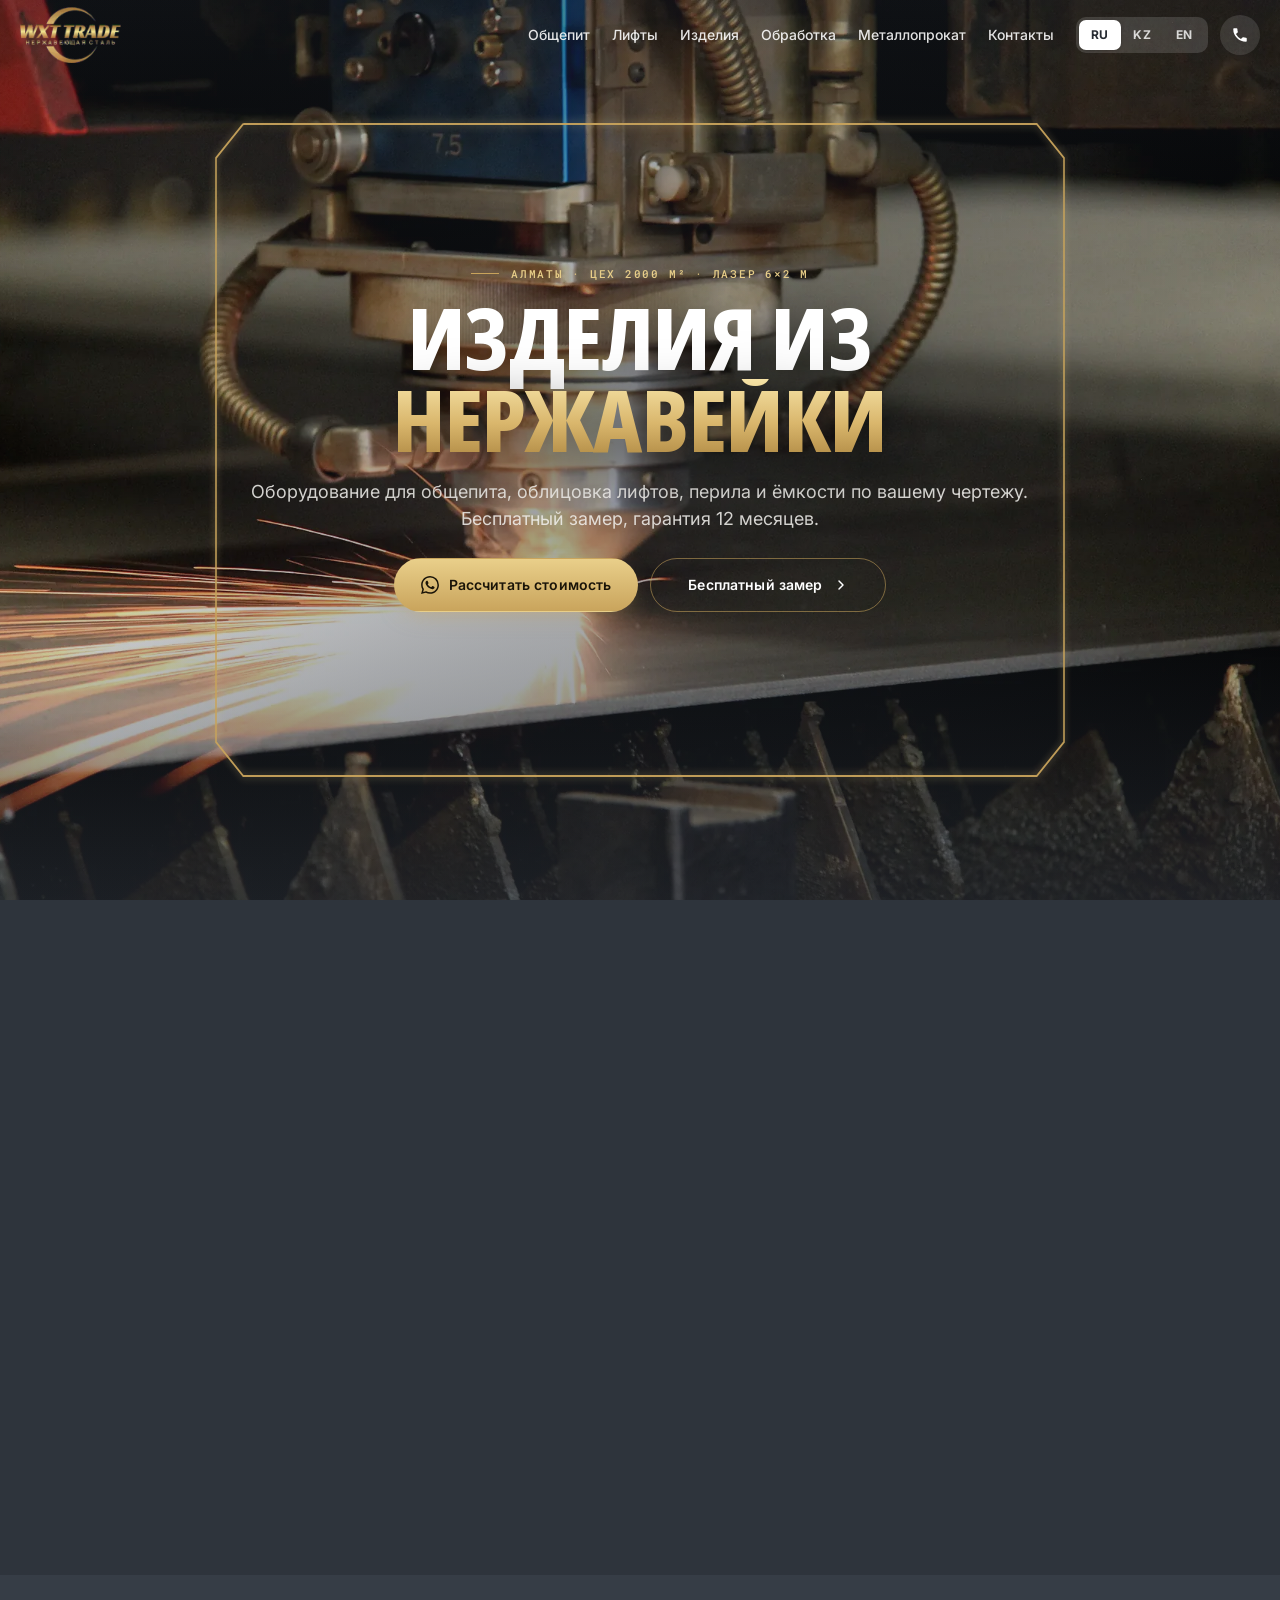
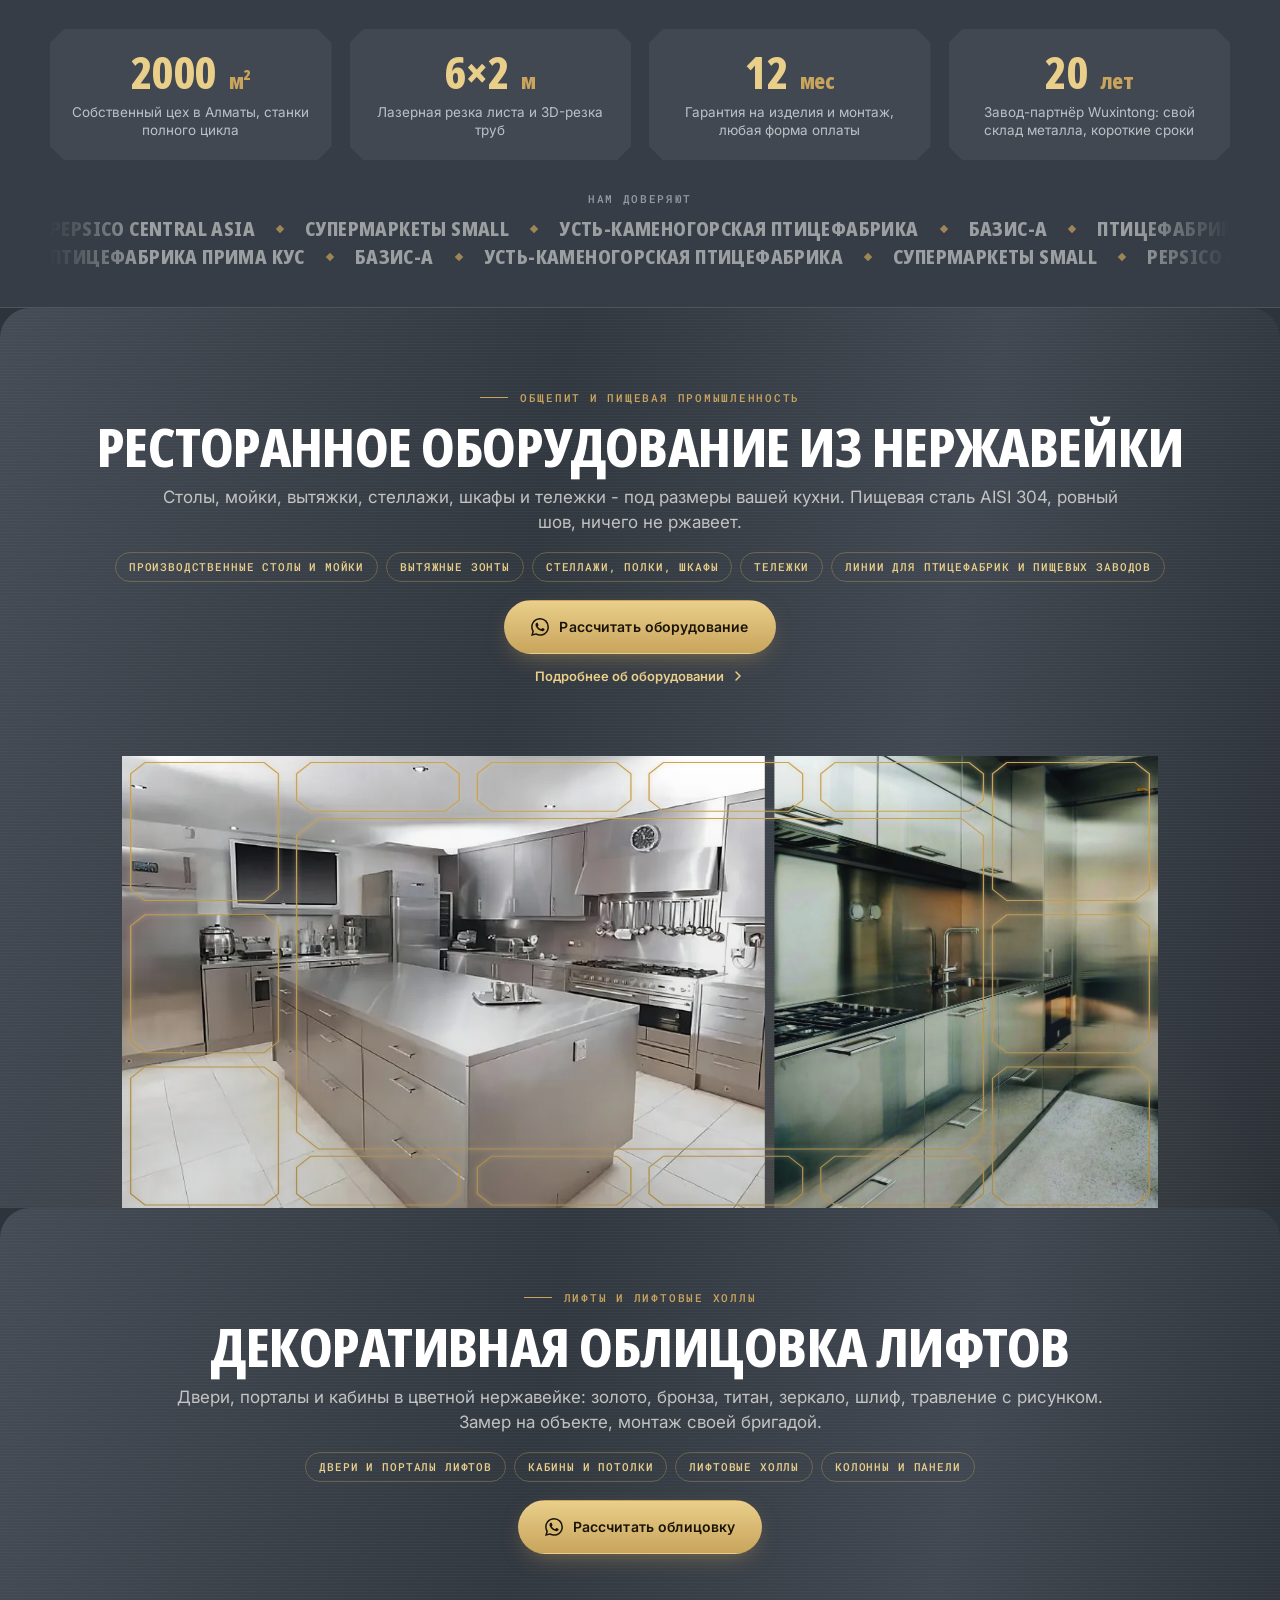
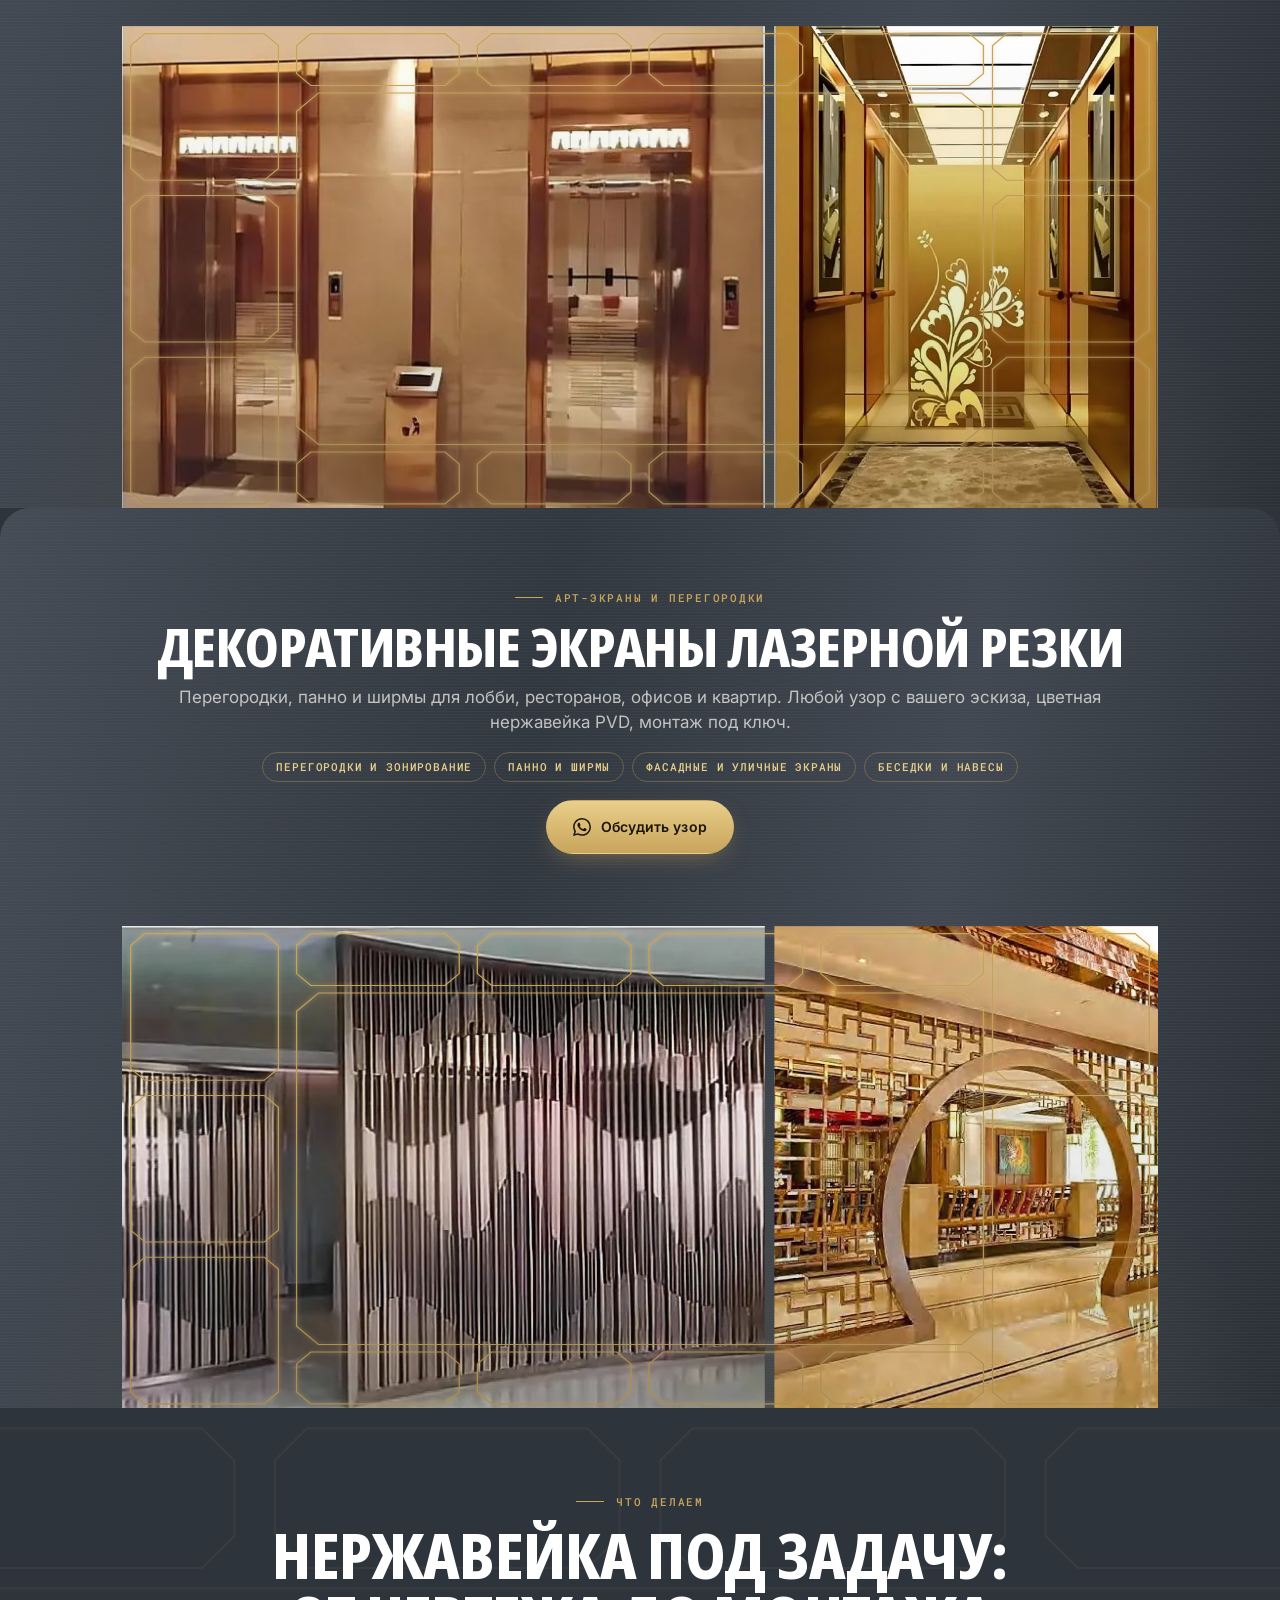
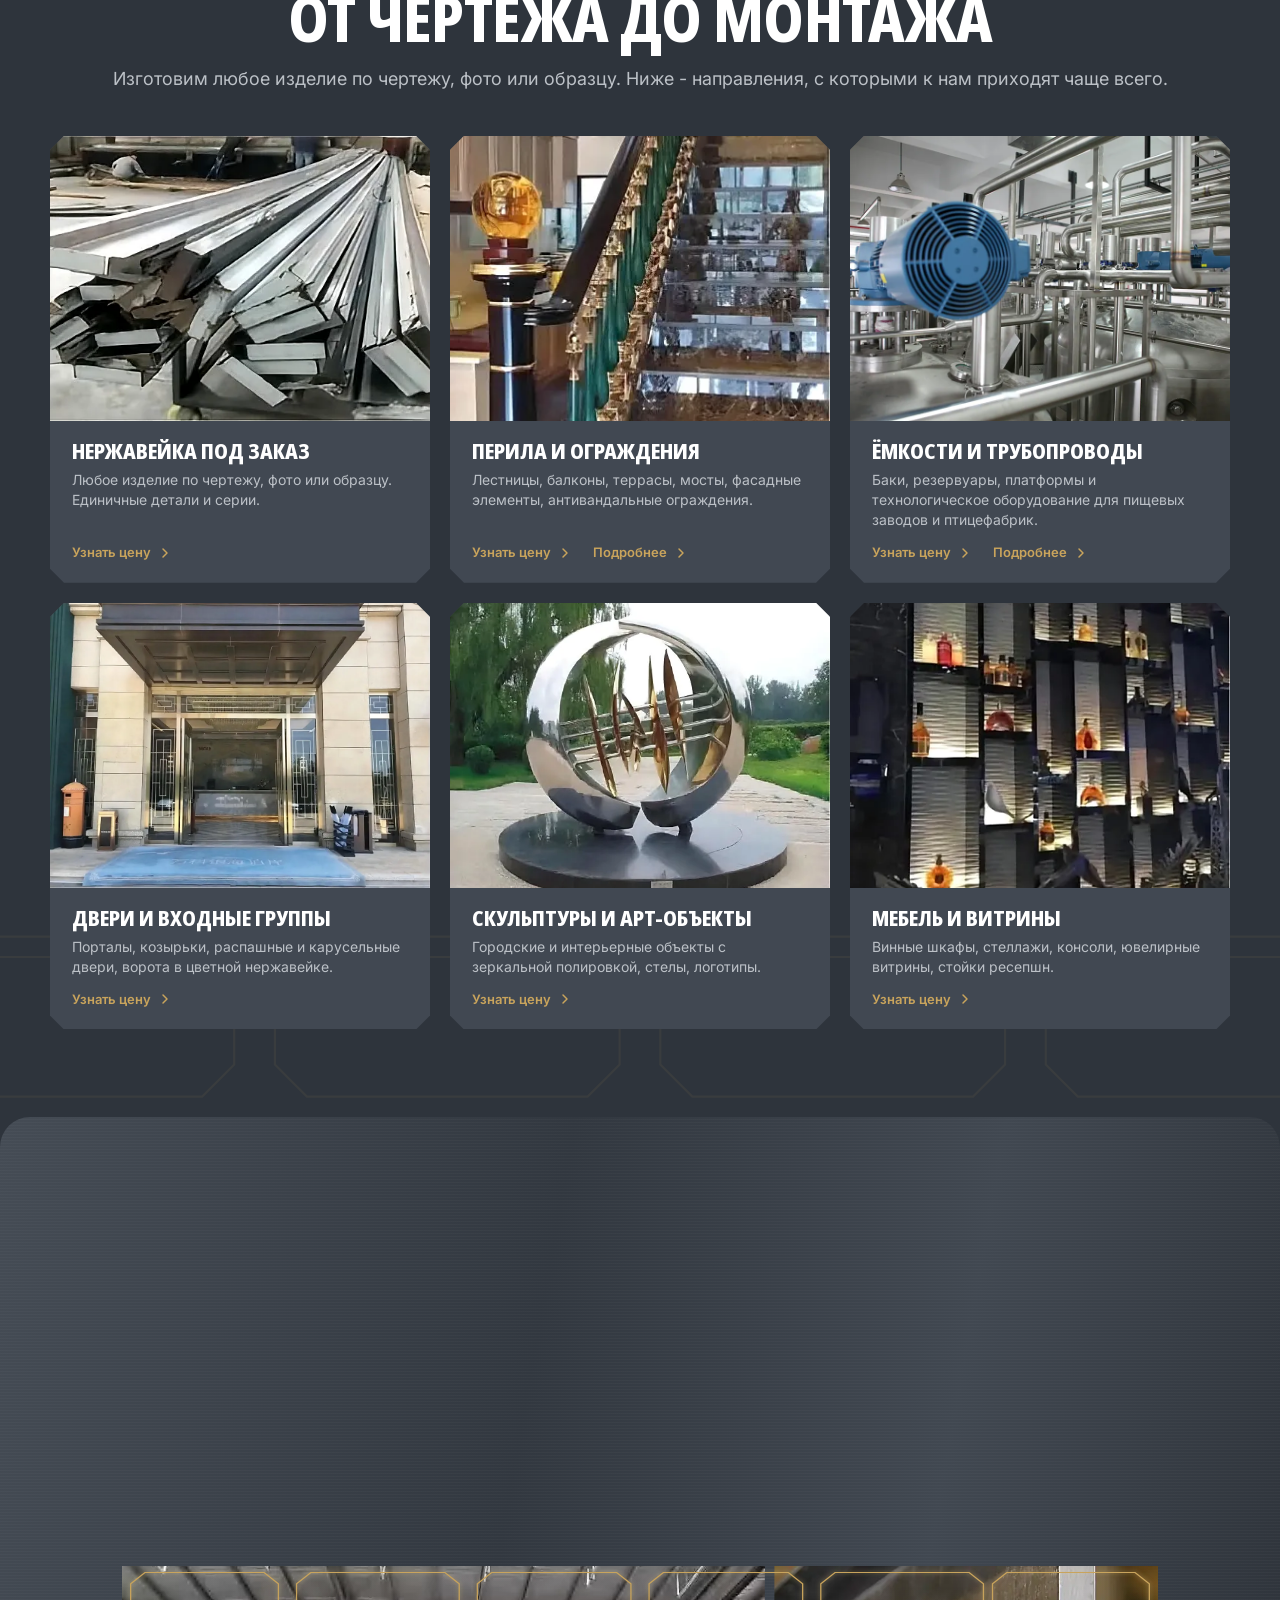
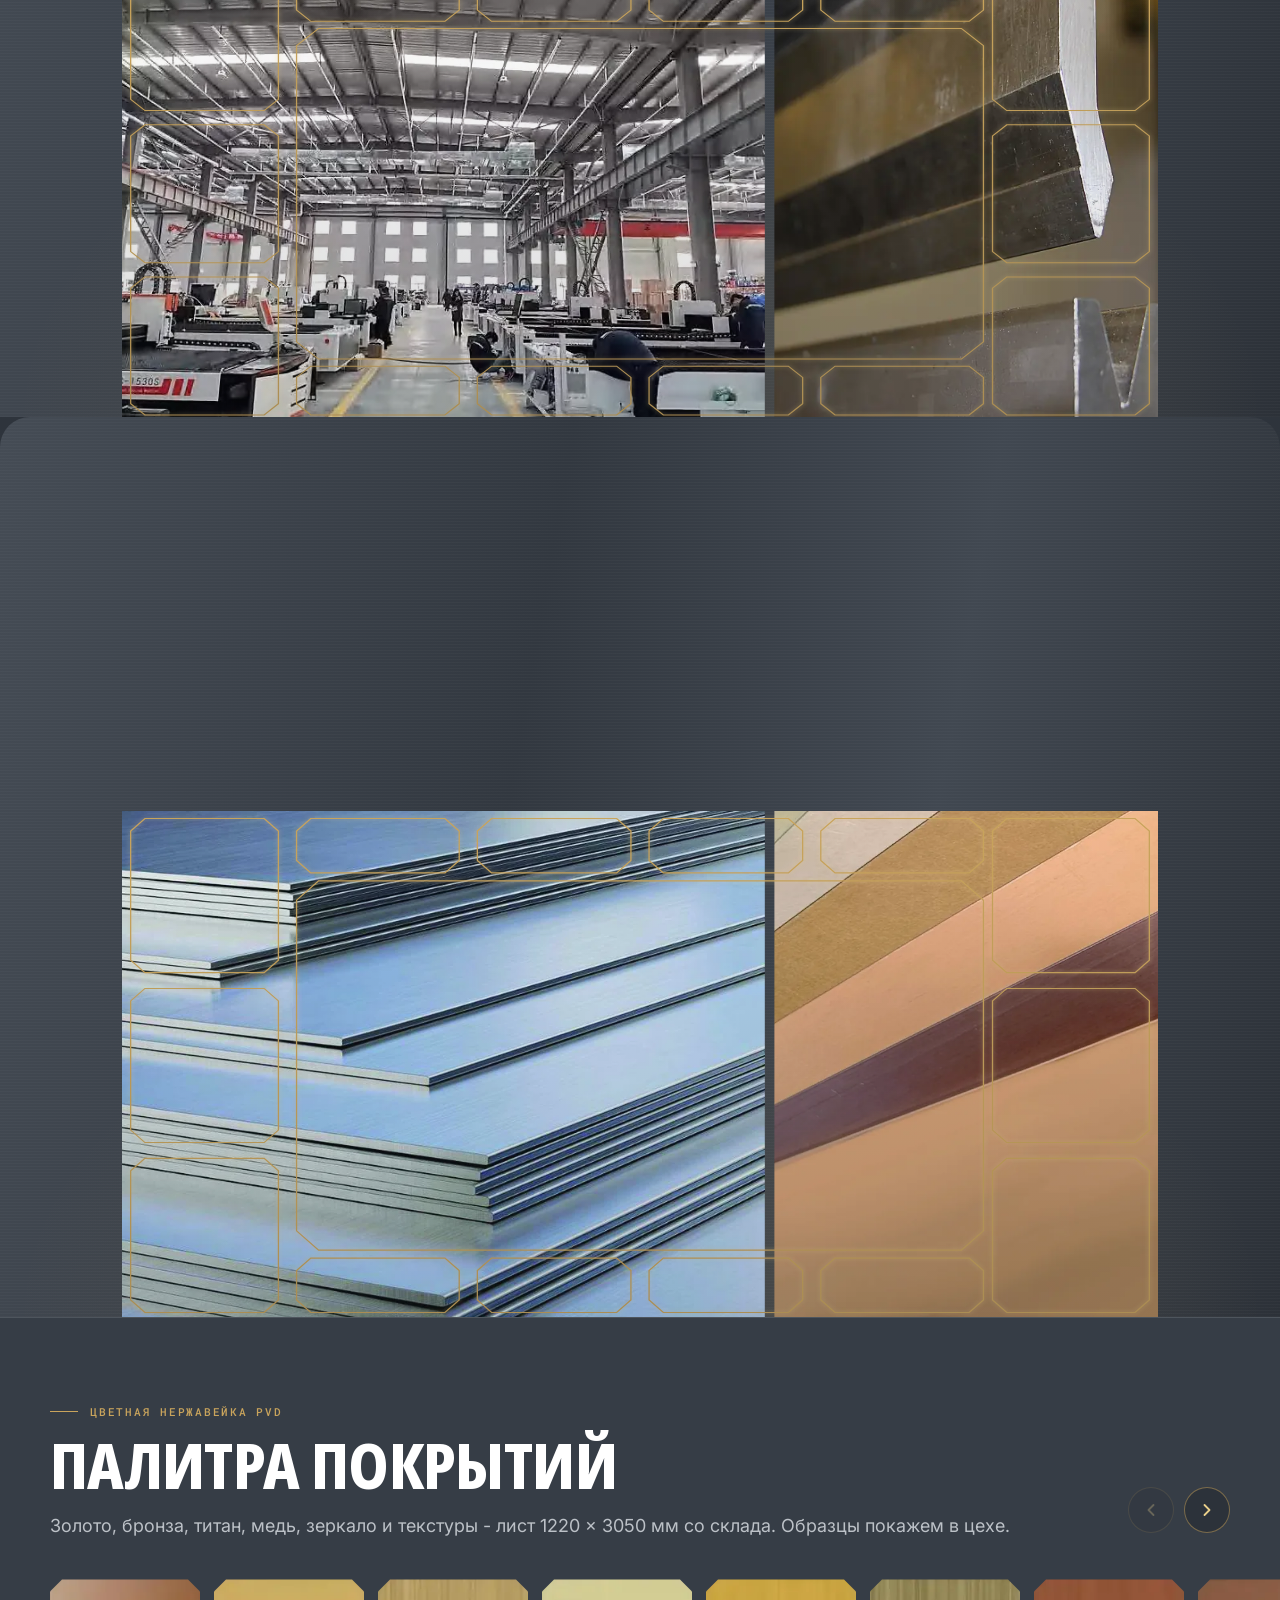
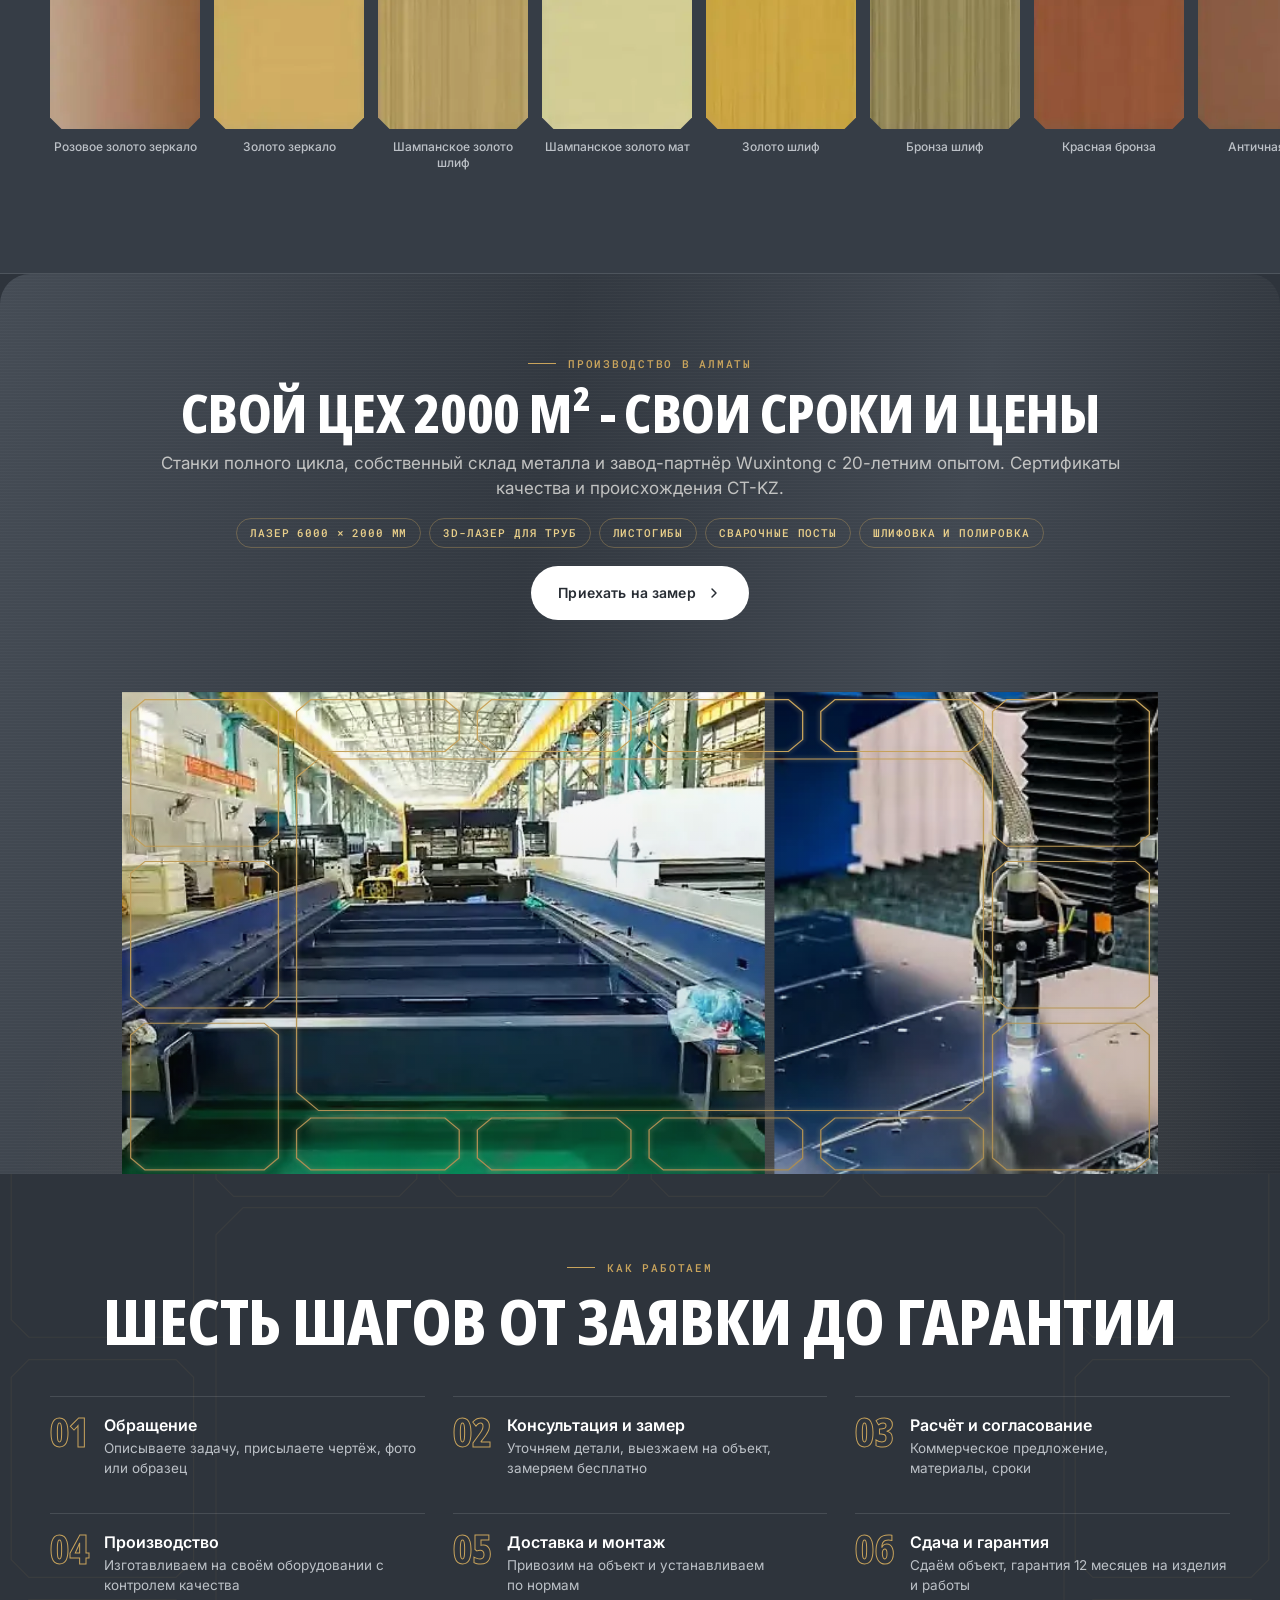
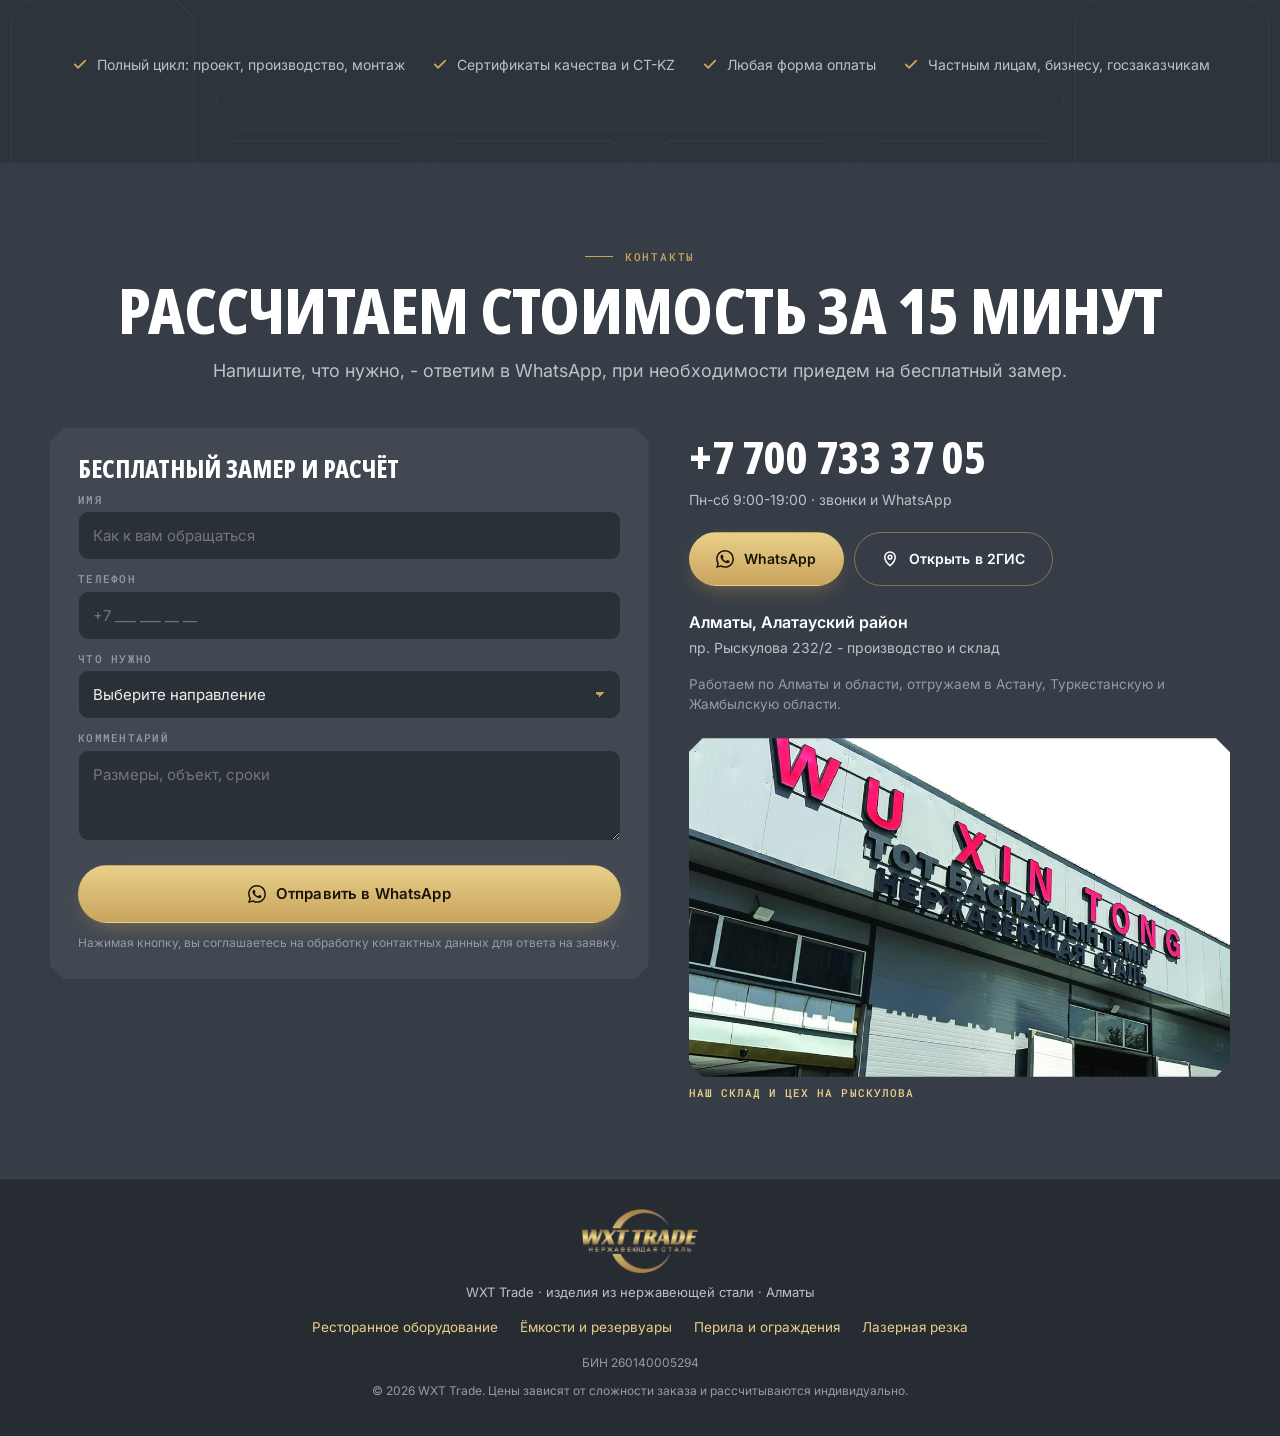
==== commit e71c84be: "Посадочные страницы под группы объявлений: ресторанное оборудование, ёмкости, перила, лазерная резка" ====
--- a/index.html
+++ b/index.html
@@ -6,20 +6,20 @@
 <title data-i-t="m.title">WXT Trade - изделия из нержавеющей стали в Алматы: ресторанное оборудование, облицовка лифтов, лазерная резка</title>
 <meta name="description" data-i-c="m.desc" content="Производство изделий из нержавеющей стали в Алматы: оборудование для общепита и пищевых производств, облицовка лифтов, перила, ёмкости, декоративные экраны. Лазерная резка до 6х2 м, цех 2000 м², гарантия 12 месяцев, бесплатный замер.">
 <meta name="theme-color" content="#2E343C">
-<link rel="canonical" href="https://songokura.github.io/wxt-trade/">
+<link rel="canonical" href="https://wxt-trade.kz/">
 <meta property="og:type" content="website">
 <meta property="og:locale" content="ru_RU">
 <meta property="og:site_name" content="WXT Trade">
 <meta property="og:title" data-i-c="m.ogt" content="WXT Trade - изделия из нержавеющей стали в Алматы">
 <meta property="og:description" data-i-c="m.ogd" content="Ресторанное оборудование, облицовка лифтов, перила, ёмкости, экраны и любые изделия по чертежу. Лазерная резка до 6х2 м, свой цех 2000 м², гарантия 12 месяцев.">
-<meta property="og:url" content="https://songokura.github.io/wxt-trade/">
-<meta property="og:image" content="https://songokura.github.io/wxt-trade/assets/og-image.jpg">
+<meta property="og:url" content="https://wxt-trade.kz/">
+<meta property="og:image" content="https://wxt-trade.kz/assets/og-image.jpg">
 <meta property="og:image:width" content="1200">
 <meta property="og:image:height" content="630">
 <meta name="twitter:card" content="summary_large_image">
-<link rel="alternate" hreflang="ru" href="https://songokura.github.io/wxt-trade/?lang=ru">
-<link rel="alternate" hreflang="en" href="https://songokura.github.io/wxt-trade/?lang=en">
-<link rel="alternate" hreflang="x-default" href="https://songokura.github.io/wxt-trade/">
+<link rel="alternate" hreflang="ru" href="https://wxt-trade.kz/?lang=ru">
+<link rel="alternate" hreflang="en" href="https://wxt-trade.kz/?lang=en">
+<link rel="alternate" hreflang="x-default" href="https://wxt-trade.kz/">
 <link rel="icon" href="favicon.ico" sizes="32x32">
 <link rel="icon" type="image/png" sizes="32x32" href="assets/favicon-32.png">
 <link rel="icon" type="image/png" sizes="192x192" href="assets/favicon-192.png">
@@ -29,22 +29,20 @@
 <link href="https://fonts.googleapis.com/css2?family=Noto+Sans+Display:wdth,wght@75,800&family=Inter:wght@400;500;600&family=Roboto+Mono:wght@500&display=swap" rel="stylesheet">
 <link rel="preload" as="image" href="assets/hero.webp" media="(min-width:761px)">
 <link rel="preload" as="image" href="assets/hero-m.webp" media="(max-width:760px)">
-<link rel="stylesheet" href="styles.css?v=20261001-1">
+<link rel="stylesheet" href="styles.css?v=20261002-2">
 <script type="application/ld+json">
-{"@context":"https://schema.org","@type":"LocalBusiness","name":"WXT Trade","alternateName":"WUXINTONG International Trade company","description":"Производство изделий из нержавеющей стали в Алматы: ресторанное оборудование, облицовка лифтов, перила и ограждения, ёмкости и трубопроводы, декоративные экраны, лазерная резка, гибка, сварка, полировка, продажа нержавеющего металлопроката.","url":"https://songokura.github.io/wxt-trade/","telephone":"+77007333705","taxID":"260140005294","image":"https://songokura.github.io/wxt-trade/assets/og-image.jpg","address":{"@type":"PostalAddress","streetAddress":"пр. Рыскулова 232/2","addressLocality":"Алматы","addressCountry":"KZ"},"geo":{"@type":"GeoCoordinates","latitude":43.252511,"longitude":76.839477},"openingHoursSpecification":{"@type":"OpeningHoursSpecification","dayOfWeek":["Monday","Tuesday","Wednesday","Thursday","Friday","Saturday"],"opens":"09:00","closes":"19:00"},"sameAs":["https://2gis.kz/almaty/geo/70030077017443817/76.839477,43.252511"],"areaServed":[{"@type":"City","name":"Алматы"},{"@type":"City","name":"Астана"}],"knowsAbout":["Ресторанное оборудование из нержавеющей стали","Облицовка лифтов","Перила и ограждения","Лазерная резка металла","Нержавеющий металлопрокат"]}
+{"@context":"https://schema.org","@type":"LocalBusiness","name":"WXT Trade","alternateName":"WUXINTONG International Trade company","description":"Производство изделий из нержавеющей стали в Алматы: ресторанное оборудование, облицовка лифтов, перила и ограждения, ёмкости и трубопроводы, декоративные экраны, лазерная резка, гибка, сварка, полировка, продажа нержавеющего металлопроката.","url":"https://wxt-trade.kz/","telephone":"+77007333705","taxID":"260140005294","image":"https://wxt-trade.kz/assets/og-image.jpg","address":{"@type":"PostalAddress","streetAddress":"пр. Рыскулова 232/2","addressLocality":"Алматы","addressCountry":"KZ"},"geo":{"@type":"GeoCoordinates","latitude":43.252511,"longitude":76.839477},"openingHoursSpecification":{"@type":"OpeningHoursSpecification","dayOfWeek":["Monday","Tuesday","Wednesday","Thursday","Friday","Saturday"],"opens":"09:00","closes":"19:00"},"sameAs":["https://2gis.kz/almaty/geo/70030077017443817/76.839477,43.252511"],"areaServed":[{"@type":"City","name":"Алматы"},{"@type":"City","name":"Астана"}],"knowsAbout":["Ресторанное оборудование из нержавеющей стали","Облицовка лифтов","Перила и ограждения","Лазерная резка металла","Нержавеющий металлопрокат"]}
 </script>
   <script src="https://lead-bot.sultan-askarov-kz.workers.dev/t.js" data-site="wxttrade" defer></script>
 </head>
 <body>
 
-<!-- спрайт: WhatsApp (стандартный путь, не менять), трубка, стрелки, галочка, решётка-сигнатура (десктоп и мобайл) -->
 <svg width="0" height="0" style="position:absolute" aria-hidden="true" focusable="false">
   <symbol id="ic-wa" viewBox="0 0 24 24"><path fill="currentColor" d="M17.472 14.382c-.297-.149-1.758-.867-2.03-.967-.273-.099-.471-.148-.67.15-.197.297-.767.966-.94 1.164-.173.199-.347.223-.644.075-.297-.15-1.255-.463-2.39-1.475-.883-.788-1.48-1.761-1.653-2.059-.173-.297-.018-.458.13-.606.134-.133.298-.347.446-.52.149-.174.198-.298.298-.497.099-.198.05-.371-.025-.52-.075-.149-.669-1.612-.916-2.207-.242-.579-.487-.5-.669-.51-.173-.008-.371-.01-.57-.01-.198 0-.52.074-.792.372-.272.297-1.04 1.016-1.04 2.479 0 1.462 1.065 2.875 1.213 3.074.149.198 2.096 3.2 5.077 4.487.709.306 1.262.489 1.694.625.712.227 1.36.195 1.871.118.571-.085 1.758-.719 2.006-1.413.248-.694.248-1.289.173-1.413-.074-.124-.272-.198-.57-.347m-5.421 7.403h-.004a9.87 9.87 0 0 1-5.031-1.378l-.361-.214-3.741.982.998-3.648-.235-.374a9.86 9.86 0 0 1-1.51-5.26c.001-5.45 4.436-9.884 9.888-9.884 2.64 0 5.122 1.03 6.988 2.898a9.825 9.825 0 0 1 2.893 6.994c-.003 5.45-4.437 9.884-9.885 9.884m8.413-18.297A11.815 11.815 0 0 0 12.05 0C5.495 0 .16 5.335.157 11.892c0 2.096.547 4.142 1.588 5.945L.057 24l6.305-1.654a11.882 11.882 0 0 0 5.683 1.448h.005c6.554 0 11.89-5.335 11.893-11.893a11.821 11.821 0 0 0-3.48-8.413Z"/></symbol>
   <symbol id="ic-tel" viewBox="0 0 24 24"><path fill="currentColor" d="M6.6 10.8a15.1 15.1 0 0 0 6.6 6.6l2.2-2.2c.3-.3.7-.4 1-.2 1.1.4 2.3.6 3.6.6.6 0 1 .4 1 1V20c0 .6-.4 1-1 1A17 17 0 0 1 3 4c0-.6.4-1 1-1h3.5c.6 0 1 .4 1 1 0 1.3.2 2.5.6 3.6.1.3 0 .7-.2 1l-2.3 2.2Z"/></symbol>
   <symbol id="ic-arr" viewBox="0 0 24 24"><path fill="none" stroke="currentColor" stroke-width="2.2" stroke-linecap="round" stroke-linejoin="round" d="M9 6l6 6-6 6"/></symbol>
   <symbol id="ic-check" viewBox="0 0 24 24"><path d="M5 12.5l4.5 4.5L19 7.5" fill="none" stroke="currentColor" stroke-width="2.4" stroke-linecap="round" stroke-linejoin="round"/></symbol>
   <symbol id="ic-pin" viewBox="0 0 24 24"><path fill="none" stroke="currentColor" stroke-width="2" stroke-linecap="round" stroke-linejoin="round" d="M12 21s7-6.2 7-11.5A7 7 0 0 0 5 9.5C5 14.8 12 21 12 21z"/><circle cx="12" cy="9.5" r="2.5" fill="none" stroke="currentColor" stroke-width="2"/></symbol>
-  <!-- решётка арт-экрана: 15 ячеек со скосом (десктоп 16:9) и 13 ячеек (мобайл 9:16). pathLength=1 - для прочерчивания лазером -->
   <symbol id="lat-d" viewBox="0 0 1600 900" preserveAspectRatio="none">
     <path d="M304 124H1296L1330 158V742L1296 776H304L270 742V158Z" pathLength="1"/>
     <path d="M36 14H220L242 36V264L220 286H36L14 264V36Z" pathLength="1"/><path d="M36 314H220L242 336V564L220 586H36L14 564V336Z" pathLength="1"/><path d="M36 614H220L242 636V864L220 886H36L14 864V636Z" pathLength="1"/>
@@ -52,7 +50,6 @@
     <path d="M292 14H499L521 36V88L499 110H292L270 88V36Z" pathLength="1"/><path d="M571 14H764L786 36V88L764 110H571L549 88V36Z" pathLength="1"/><path d="M836 14H1029L1051 36V88L1029 110H836L814 88V36Z" pathLength="1"/><path d="M1101 14H1308L1330 36V88L1308 110H1101L1079 88V36Z" pathLength="1"/>
     <path d="M292 790H499L521 812V864L499 886H292L270 864V812Z" pathLength="1"/><path d="M571 790H764L786 812V864L764 886H571L549 864V812Z" pathLength="1"/><path d="M836 790H1029L1051 812V864L1029 886H836L814 864V812Z" pathLength="1"/><path d="M1101 790H1308L1330 812V864L1308 886H1101L1079 864V812Z" pathLength="1"/>
   </symbol>
-  <!-- в герое только центральный контур: вокруг текста одна рамка, без мелких ячеек -->
   <symbol id="lat-d1" viewBox="0 0 1600 900" preserveAspectRatio="none"><path d="M304 124H1296L1330 158V742L1296 776H304L270 742V158Z" pathLength="1"/></symbol>
   <symbol id="lat-m1" viewBox="0 0 900 1600" preserveAspectRatio="none"><path d="M154 300H746L776 330V1270L746 1300H154L124 1270V330Z" pathLength="1"/></symbol>
   <symbol id="lat-m" viewBox="0 0 900 1600" preserveAspectRatio="none">
@@ -107,7 +104,6 @@
 
 <main>
 
-<!-- ГЕРОЙ: полноэкранное фото, лазер прочерчивает одну рамку вокруг текста, по скроллу рамка уходит за края экрана -->
 <div class="pw pw-hero" id="top">
   <section class="plate hero" id="hero" aria-label="Изделия из нержавеющей стали в Алматы" data-i-aria="a.hero">
     <div class="hero-bg" aria-hidden="true"></div>
@@ -132,7 +128,6 @@
   </section>
 </div>
 
-<!-- ДОВЕРИЕ: цифры и партнёры, ниже героя -->
 <section class="sec sec-trust" id="o-kompanii" aria-label="О компании" data-i-aria="a.trust">
   <div class="wrap">
     <div class="facts">
@@ -149,7 +144,6 @@
   </div>
 </section>
 
-<!-- ПЛИТА 1: ОБЩЕПИТ И ПИЩЕВАЯ ПРОМЫШЛЕННОСТЬ (приоритет продвижения) -->
 <div class="pw" id="restoran">
   <section class="plate pp" aria-label="Ресторанное оборудование из нержавейки" data-i-aria="a.re">
     <div class="pp-in">
@@ -161,6 +155,7 @@
           <li data-i="re.c1">Производственные столы и мойки</li><li data-i="re.c2">Вытяжные зонты</li><li data-i="re.c3">Стеллажи, полки, шкафы</li><li data-i="re.c4">Тележки</li><li data-i="re.c5">Линии для птицефабрик и пищевых заводов</li>
         </ul>
         <a class="btn btn-wa" href="https://wa.me/77007333705" data-wa="svc" data-t="Ресторанное оборудование" target="_blank" rel="noopener"><svg width="18" height="18"><use href="#ic-wa"/></svg><span data-i="re.b">Рассчитать оборудование</span></a>
+        <a class="pp-link" href="restorannoe-oborudovanie/"><span data-i="re.more">Подробнее об оборудовании</span><svg width="16" height="16" style="fill:none"><use href="#ic-arr"/></svg></a>
       </div>
       <div class="cut duo" aria-hidden="true">
         <img src="assets/restoran.webp" alt="" width="1000" height="612" loading="lazy" decoding="async">
@@ -172,7 +167,6 @@
   </section>
 </div>
 
-<!-- ПЛИТА 2: ОБЛИЦОВКА ЛИФТОВ (приоритет продвижения) -->
 <div class="pw" id="lifty">
   <section class="plate pp" aria-label="Декоративная облицовка лифтов" data-i-aria="a.li">
     <div class="pp-in">
@@ -195,7 +189,6 @@
   </section>
 </div>
 
-<!-- ПЛИТА 3: АРТ-ЭКРАНЫ И ПЕРЕГОРОДКИ - предмет сигнатуры -->
 <div class="pw" id="ekrany">
   <section class="plate pp" aria-label="Арт-экраны и перегородки" data-i-aria="a.ek">
     <div class="pp-in">
@@ -218,7 +211,6 @@
   </section>
 </div>
 
-<!-- КАТАЛОГ ИЗДЕЛИЙ: обычная прокрутка, у каждой карточки свой якорь -->
 <section class="sec sec-cat latbg" id="uslugi" aria-label="Изделия из нержавеющей стали" data-i-aria="a.us">
   <div class="wrap">
     <div class="head rv">
@@ -237,13 +229,13 @@
         <div class="card-ph"><img src="assets/perila.webp" alt="Перила из нержавеющей стали с золотым покрытием на лестнице" data-i-alt="c2.alt" width="382" height="847" loading="lazy" decoding="async"></div>
         <h3 data-i="c2.t">Перила и ограждения</h3>
         <p data-i="c2.d">Лестницы, балконы, террасы, мосты, фасадные элементы, антивандальные ограждения.</p>
-        <a class="more" href="https://wa.me/77007333705" data-wa="card" target="_blank" rel="noopener"><span data-i="c.price">Узнать цену</span><svg width="16" height="16" style="fill:none"><use href="#ic-arr"/></svg></a>
+        <div class="card-links"><a class="more" href="https://wa.me/77007333705" data-wa="card" target="_blank" rel="noopener"><span data-i="c.price">Узнать цену</span><svg width="16" height="16" style="fill:none"><use href="#ic-arr"/></svg></a><a class="more" href="perila/"><span data-i="c.more">Подробнее</span><svg width="16" height="16" style="fill:none"><use href="#ic-arr"/></svg></a></div>
       </article>
       <article class="card rv" id="emkosti">
         <div class="card-ph"><img src="assets/emkosti.webp" alt="Ёмкости и трубопроводы из нержавеющей стали на пищевом производстве" data-i-alt="c3.alt" width="900" height="600" loading="lazy" decoding="async"></div>
         <h3 data-i="c3.t">Ёмкости и трубопроводы</h3>
         <p data-i="c3.d">Баки, резервуары, платформы и технологическое оборудование для пищевых заводов и птицефабрик.</p>
-        <a class="more" href="https://wa.me/77007333705" data-wa="card" target="_blank" rel="noopener"><span data-i="c.price">Узнать цену</span><svg width="16" height="16" style="fill:none"><use href="#ic-arr"/></svg></a>
+        <div class="card-links"><a class="more" href="https://wa.me/77007333705" data-wa="card" target="_blank" rel="noopener"><span data-i="c.price">Узнать цену</span><svg width="16" height="16" style="fill:none"><use href="#ic-arr"/></svg></a><a class="more" href="emkosti/"><span data-i="c.more">Подробнее</span><svg width="16" height="16" style="fill:none"><use href="#ic-arr"/></svg></a></div>
       </article>
       <article class="card rv" id="dveri">
         <div class="card-ph"><img src="assets/dveri.webp" alt="Входная группа и двери из нержавеющей стали" data-i-alt="c4.alt" width="1000" height="752" loading="lazy" decoding="async"></div>
@@ -267,7 +259,6 @@
   </div>
 </section>
 
-<!-- ПЛИТА 4: УСЛУГИ ОБРАБОТКИ -->
 <div class="pw" id="obrabotka">
   <section class="plate pp" aria-label="Услуги обработки металла" data-i-aria="a.ob">
     <div class="pp-in">
@@ -279,6 +270,7 @@
           <li data-i="ob.c1">Лазерная резка листа</li><li data-i="ob.c2">3D-резка труб</li><li data-i="ob.c3">Гибка</li><li data-i="ob.c4">Сварка</li><li data-i="ob.c5">Шлифовка</li><li data-i="ob.c6">Полировка</li>
         </ul>
         <a class="btn btn-wa" href="https://wa.me/77007333705" data-wa="svc" data-t="Услуги обработки металла" target="_blank" rel="noopener"><svg width="18" height="18"><use href="#ic-wa"/></svg><span data-i="ob.b">Отправить чертёж</span></a>
+        <a class="pp-link" href="lazernaya-rezka/"><span data-i="ob.more">Подробнее о резке и обработке</span><svg width="16" height="16" style="fill:none"><use href="#ic-arr"/></svg></a>
       </div>
       <div class="cut duo" aria-hidden="true">
         <img src="assets/tsekh.webp" alt="" width="720" height="540" loading="lazy" decoding="async">
@@ -290,7 +282,6 @@
   </section>
 </div>
 
-<!-- ПЛИТА: МЕТАЛЛОПРОКАТ - та же фото-плита, кадры из буклета клиента -->
 <div class="pw" id="prokat">
   <section class="plate pp" aria-label="Продажа нержавеющего металлопроката" data-i-aria="a.pr">
     <div class="pp-in">
@@ -313,7 +304,6 @@
   </section>
 </div>
 
-<!-- ПАЛИТРА PVD: листаемая лента со стрелками -->
 <section class="sec sec-pal" id="pokrytiya" aria-label="Цветная нержавейка PVD" data-i-aria="a.pv">
   <div class="wrap">
     <div class="head head-row rv">
@@ -356,7 +346,6 @@
   </div>
 </section>
 
-<!-- ПЛИТА 5: ПРОИЗВОДСТВО -->
 <div class="pw" id="proizvodstvo">
   <section class="plate pp" aria-label="Производство" data-i-aria="a.pz">
     <div class="pp-in">
@@ -379,7 +368,6 @@
   </section>
 </div>
 
-<!-- ЭТАПЫ: пошаговый список из буклета, номера здесь несут порядок действий -->
 <section class="sec sec-steps latbg" id="etapy" aria-label="Как работаем" data-i-aria="a.et">
   <div class="wrap">
     <div class="head rv">
@@ -403,7 +391,6 @@
   </div>
 </section>
 
-<!-- КОНТАКТЫ И ЗАЯВКА -->
 <section class="sec sec-kont" id="kontakty" aria-label="Контакты" data-i-aria="a.kt">
   <div class="wrap">
     <div class="head rv">
@@ -460,6 +447,7 @@
     <div class="wrap foot-in">
       <a class="flogo" href="#top" aria-label="WXT Trade" data-i-aria="a.home2"><img src="assets/logo.webp" alt="WXT Trade" width="480" height="265" loading="lazy" decoding="async"></a>
       <p data-i="ft.1">WXT Trade · изделия из нержавеющей стали · Алматы</p>
+      <nav class="flinks" aria-label="Направления" data-i-aria="a.flinks"><a href="restorannoe-oborudovanie/" data-i="ft.l1">Ресторанное оборудование</a><a href="emkosti/" data-i="ft.l2">Ёмкости и резервуары</a><a href="perila/" data-i="ft.l3">Перила и ограждения</a><a href="lazernaya-rezka/" data-i="ft.l4">Лазерная резка</a></nav>
       <p class="fcopy" data-i="ft.3">БИН 260140005294</p>
       <p class="fcopy" data-i="ft.2">© 2026 WXT Trade. Цены зависят от сложности заказа и рассчитываются индивидуально.</p>
     </div>
@@ -468,12 +456,11 @@
 
 </main>
 
-<!-- липкая панель на мобильном: звонок и WhatsApp -->
 <div class="bar" id="bar" aria-label="Быстрая связь" data-i-aria="a.bar">
   <a href="tel:+77007333705"><svg width="18" height="18"><use href="#ic-tel"/></svg><span data-i="bar.call">Позвонить</span></a>
   <a class="bar-wa" href="https://wa.me/77007333705" data-wa="hero" target="_blank" rel="noopener"><svg width="18" height="18"><use href="#ic-wa"/></svg><span>WhatsApp</span></a>
 </div>
 
-<script src="script.js?v=20261001-1" defer></script>
+<script src="script.js?v=20261002-2" defer></script>
 </body>
 </html>
--- a/styles.css
+++ b/styles.css
@@ -1,15 +1,3 @@
-/* ============================================================
-   WXT TRADE - изделия из нержавеющей стали, Алматы.
-   Сигнатура: «лазерный раскрой арт-экрана» - графитовый лист нержавейки,
-   в котором лазер вырезает решётку ячеек со скошенными углами; сквозь
-   ячейки виден кадр, центральное окно раскрывается по скроллу на весь
-   кадр (маска растёт от центра: mask-size по --stay / --open).
-   Плиты: .pw (обёртка) > .plate (sticky); прогресс в --enter/--exit/--stay,
-   раскрытие фото-плит - в --open, интро героя - в --f.
-   Шрифты: Noto Sans Display (узкое 75, 800) - дисплей; Inter - текст;
-   Roboto Mono - кикеры и показания лазера. Все три проверены посимвольно
-   на казахские буквы 25.09.2026, дыр нет.
-   ============================================================ */
 :root{
   --ink:#272C33; --ink2:#2E343C; --ink3:#363D46; --card:#414852; --line:rgba(255,255,255,.12);
   --txt:#F1F0EC; --mute:#BCC1C7; --mute2:#959BA3;
@@ -37,7 +25,6 @@
 @media(max-width:760px){.wrap{width:calc(100% - 32px)}}
 @media(min-width:761px){body{font-size:16px}}
 
-/* ---------- типографика: всё по центру ---------- */
 .kicker{display:flex;align-items:center;justify-content:center;gap:12px;font:500 11px/1 var(--fm);letter-spacing:.16em;text-transform:uppercase;color:var(--gold)}
 .kicker::before{content:"";flex:0 0 auto;width:28px;height:1px;background:var(--gold)}
 h2{font:800 clamp(34px,min(5.6vw,7svh),68px)/1 var(--fd);font-stretch:75%;letter-spacing:-.01em;text-transform:uppercase;margin-top:16px;text-align:center;color:#fff}
@@ -49,12 +36,10 @@
 .head-row .kicker,.head-row h2,.head-row .lead{text-align:left;justify-content:flex-start}
 @media(max-width:760px){.head-row{flex-direction:column;align-items:stretch;text-align:center}.head-row .kicker,.head-row h2,.head-row .lead{text-align:center;justify-content:center}.head-row .arrows{justify-content:center}}
 
-/* ---------- логотип: растровый знак клиента, не трогаем ---------- */
 .logo{display:block;position:relative;z-index:3}
 .logo img{height:56px;width:auto}
 .flogo img{height:64px;width:auto}
 
-/* ---------- кнопки ---------- */
 .btn{display:inline-flex;align-items:center;justify-content:center;gap:10px;height:54px;padding:0 26px;border-radius:999px;border:1.5px solid transparent;font:600 14px/1 var(--ft);letter-spacing:.01em;white-space:nowrap;cursor:pointer;transition:transform .25s,background .25s,border-color .25s,color .25s,box-shadow .25s}
 .btn svg{display:block;flex:0 0 auto;fill:currentColor}
 .btn:hover{transform:translateY(-2px)}
@@ -71,7 +56,6 @@
 .more:hover{gap:10px;color:var(--gold2)}
 .more svg{flex:0 0 auto}
 
-/* ---------- шапка ---------- */
 .hdr{position:fixed;top:0;left:0;right:0;z-index:60;height:var(--hh);color:#fff;transition:background .35s,box-shadow .35s}
 .hdr.solid,body.menu-open .hdr{background:rgba(39,44,51,.94);box-shadow:0 1px 0 rgba(255,255,255,.07)}
 .hdr-in{position:relative;z-index:2;display:flex;align-items:center;gap:22px;height:100%;width:min(1360px,100% - 40px);margin-inline:auto}
@@ -111,7 +95,6 @@
 @media(max-width:760px){.hdr-in{width:calc(100% - 32px)}.logo img{height:46px}:root{--hh:62px}}
 @media(min-width:1121px){.mnav{display:none}}
 
-/* ---------- плиты ---------- */
 .pw{position:relative;height:100svh}
 .pw-hero{height:175svh}
 .plate{position:sticky;top:0;height:100svh;overflow:hidden;isolation:isolate;background:var(--ink);color:#fff}
@@ -122,12 +105,10 @@
 html.no-plate .plate{position:relative;height:auto;min-height:100svh;border-radius:0}
 html.no-plate .plate::after{display:none}
 
-/* лист нержавейки: тёмная шлифованная поверхность (фон между ячейками) */
 .steel{background:
   repeating-linear-gradient(0deg,rgba(255,255,255,.04) 0 1px,transparent 1px 3px),
   linear-gradient(100deg,#4A515A 0%,#353B43 38%,#454C55 66%,#2F343B 100%)}
 
-/* ---------- герой ---------- */
 .hero{display:block}
 .hero-bg{position:absolute;inset:0;z-index:0;background:
   radial-gradient(60% 50% at 50% 60%,rgba(201,164,92,.16) 0%,rgba(201,164,92,0) 70%),
@@ -168,11 +149,11 @@
 .hero .lead{margin-top:18px;max-width:820px;color:rgba(241,240,236,.86)}
 .cta{display:flex;flex-wrap:wrap;justify-content:center;gap:12px;margin-top:26px}
 .cta .btn{min-width:236px}
-/* показания лазера: считает JS по интро и скроллу */
+
 .hud{position:absolute;left:0;right:0;bottom:64px;z-index:3;display:flex;justify-content:center;gap:22px;font:500 10.5px/1 var(--fm);letter-spacing:.14em;text-transform:uppercase;color:rgba(233,207,138,.7);opacity:calc(1 - 2 * var(--stay));pointer-events:none}
 .hud span{white-space:nowrap}
 .hud span::before{content:"";display:inline-block;width:5px;height:5px;margin-right:8px;border-radius:50%;background:var(--gold);vertical-align:1px;box-shadow:0 0 6px var(--gold)}
-/* бегущая лента категорий по нижней кромке листа */
+
 .ticker-w{position:absolute;left:0;right:0;bottom:0;z-index:3;height:44px;display:flex;align-items:center;overflow:hidden;background:rgba(39,44,51,.55);border-top:1px solid rgba(201,164,92,.25);-webkit-mask-image:linear-gradient(90deg,transparent,#000 6%,#000 94%,transparent);mask-image:linear-gradient(90deg,transparent,#000 6%,#000 94%,transparent);opacity:calc(1 - 2 * var(--stay))}
 .ticker{display:flex;width:max-content;animation:tk var(--tkd,40s) linear infinite}
 .ticker b{flex:0 0 auto;display:inline-flex;align-items:center;gap:22px;padding-right:22px;font:500 11px/1 var(--fm);letter-spacing:.14em;text-transform:uppercase;white-space:nowrap;color:rgba(241,240,236,.85)}
@@ -193,7 +174,6 @@
 }
 @media(max-height:700px) and (min-width:761px){.hero .lead{margin-top:12px}.cta{margin-top:18px}.hero-in{padding-bottom:84px}}
 
-/* ---------- фото-плиты: текст по центру сверху, кадр в решётке ниже ---------- */
 .pp{background:
   radial-gradient(70% 60% at 50% 100%,rgba(201,164,92,.14) 0%,rgba(201,164,92,0) 70%),
   repeating-linear-gradient(0deg,rgba(255,255,255,.022) 0 1px,transparent 1px 3px),
@@ -212,7 +192,7 @@
 .chips{display:flex;flex-wrap:wrap;justify-content:center;gap:8px;margin-top:16px}
 .chips li{font:500 10.5px/1 var(--fm);letter-spacing:.08em;text-transform:uppercase;padding:9px 13px;border:1px solid rgba(201,164,92,.35);border-radius:999px;color:var(--gold2);white-space:nowrap}
 .pp .btn{margin-top:18px}
-/* кадр за решёткой: маска растёт по --open, в покое кадр чистый */
+
 .cut{position:relative;width:min(1080px,100%);height:100%;min-height:0;margin-inline:auto;justify-self:center;overflow:hidden;
   transform:translateY(calc(40px * (1 - var(--enter)))) scale(calc(.96 + .04 * var(--enter)));
   -webkit-mask-image:var(--lat);mask-image:var(--lat);-webkit-mask-repeat:no-repeat;mask-repeat:no-repeat;-webkit-mask-position:50% 50%;mask-position:50% 50%;
@@ -238,16 +218,13 @@
 }
 @media(max-height:700px) and (min-width:761px){.pp .lead{display:none}.chips{margin-top:12px}.pp .btn{margin-top:12px;height:48px}}
 
-
-/* ---------- обычные секции ---------- */
 .sec{position:relative;padding:88px 0}
 .sec-trust{padding:54px 0 40px;background:var(--ink3);border-bottom:1px solid var(--line)}
-/* тихий фон каталожных секций: та же решётка, еле заметно */
+
 .latbg::before{content:"";position:absolute;inset:0;pointer-events:none;opacity:.07;background:url("data:image/svg+xml,%3Csvg xmlns='http://www.w3.org/2000/svg' viewBox='0 0 1600 900' fill='none' stroke='%23C9A45C' stroke-width='1.5'%3E%3Cpath d='M304 124H1296L1330 158V742L1296 776H304L270 742V158ZM36 14H220L242 36V264L220 286H36L14 264V36ZM36 314H220L242 336V564L220 586H36L14 564V336ZM36 614H220L242 636V864L220 886H36L14 864V636ZM1366 14H1564L1586 36V264L1564 286H1366L1344 264V36ZM1366 314H1564L1586 336V564L1564 586H1366L1344 564V336ZM1366 614H1564L1586 636V864L1564 886H1366L1344 864V636ZM292 14H499L521 36V88L499 110H292L270 88V36ZM571 14H764L786 36V88L764 110H571L549 88V36ZM836 14H1029L1051 36V88L1029 110H836L814 88V36ZM1101 14H1308L1330 36V88L1308 110H1101L1079 88V36ZM292 790H499L521 812V864L499 886H292L270 864V812ZM571 790H764L786 812V864L764 886H571L549 864V812ZM836 790H1029L1051 812V864L1029 886H836L814 864V812ZM1101 790H1308L1330 812V864L1308 886H1101L1079 864V812Z'/%3E%3C/svg%3E") center/cover no-repeat}
 .latbg > .wrap{position:relative}
 @media(max-width:760px){.sec{padding:64px 0}.sec-trust{padding:40px 0 30px}}
 
-/* доверие */
 .facts{display:grid;grid-template-columns:repeat(4,1fr);gap:18px}
 .fact{padding:22px 22px 20px;background:var(--card);clip-path:polygon(var(--ch) 0,calc(100% - var(--ch)) 0,100% var(--ch),100% calc(100% - var(--ch)),calc(100% - var(--ch)) 100%,var(--ch) 100%,0 calc(100% - var(--ch)),0 var(--ch));text-align:center}
 .fact b{display:block;font:800 clamp(34px,3.4vw,46px)/1 var(--fd);font-stretch:75%;color:var(--gold2);letter-spacing:-.01em}
@@ -261,7 +238,6 @@
 .brand-row b::after{content:"";width:6px;height:6px;background:var(--gold);transform:rotate(45deg);opacity:.7}
 @media(max-width:900px){.facts{grid-template-columns:repeat(2,1fr);gap:12px}.fact{padding:18px 14px 16px}.fact span{font-size:12.5px}}
 
-/* каталог карточек */
 .sec-cat{background:var(--ink2)}
 .cards{display:grid;grid-template-columns:repeat(3,1fr);gap:20px;margin-top:44px}
 .card{display:flex;flex-direction:column;padding:0 0 22px;background:var(--card);clip-path:polygon(var(--ch) 0,calc(100% - var(--ch)) 0,100% var(--ch),100% calc(100% - var(--ch)),calc(100% - var(--ch)) 100%,var(--ch) 100%,0 calc(100% - var(--ch)),0 var(--ch));scroll-margin-top:calc(var(--hh) + 12px);transition:transform .35s}
@@ -277,7 +253,6 @@
 @media(max-width:900px){.cards{grid-template-columns:repeat(2,1fr);gap:14px}}
 @media(max-width:560px){.cards{grid-template-columns:1fr;margin-top:30px}.card-ph{aspect-ratio:16/10}}
 
-/* палитра PVD: листаемая лента со стрелками */
 .sec-pal{background:var(--ink3);border-top:1px solid var(--line);border-bottom:1px solid var(--line)}
 .arrows{display:flex;gap:10px;flex:0 0 auto;padding-bottom:6px}
 .arr{display:inline-flex;align-items:center;justify-content:center;width:46px;height:46px;border-radius:50%;border:1px solid rgba(201,164,92,.5);background:rgba(39,44,51,.6);color:var(--gold2);cursor:pointer;transition:background .25s,opacity .25s,transform .25s}
@@ -295,7 +270,6 @@
 .pal span{display:block;margin-top:10px;font:500 12px/1.3 var(--ft);color:var(--mute);text-align:center}
 @media(max-width:760px){.pal{padding:4px 16px 12px;gap:10px;scroll-padding-inline:16px}.pal li{flex-basis:124px}.pal img{width:124px;height:124px}.pal-w{margin-top:24px}}
 
-/* этапы: номера здесь несут порядок */
 .sec-steps{background:var(--ink2)}
 .steps{display:grid;grid-template-columns:repeat(3,1fr);gap:16px 28px;margin-top:44px}
 .steps li{display:flex;gap:16px;align-items:flex-start;padding:18px 0;border-top:1px solid var(--line)}
@@ -308,7 +282,6 @@
 @media(max-width:900px){.steps{grid-template-columns:repeat(2,1fr)}}
 @media(max-width:560px){.steps{grid-template-columns:1fr;gap:0;margin-top:26px}.steps li{padding:14px 0}.steps i{font-size:32px}.why{flex-direction:column;align-items:flex-start;width:max-content;max-width:100%;margin:30px auto 0;gap:10px}.why li{font-size:13px;align-items:flex-start}}
 
-/* контакты и форма */
 .sec-kont{background:var(--ink3);padding-bottom:0}
 .kont{display:grid;grid-template-columns:minmax(0,1.05fr) minmax(0,.95fr);gap:40px;margin-top:44px;align-items:start}
 .form{position:relative;padding:28px;background:var(--card);clip-path:polygon(var(--ch) 0,calc(100% - var(--ch)) 0,100% var(--ch),100% calc(100% - var(--ch)),calc(100% - var(--ch)) 100%,var(--ch) 100%,0 calc(100% - var(--ch)),0 var(--ch))}
@@ -343,7 +316,6 @@
 .fcopy{font-size:12px;color:var(--mute2)}
 @media(min-width:761px){.foot{padding-bottom:36px}}
 
-/* ---------- появление в каталожных секциях ---------- */
 html.js .rv{opacity:0;transition:opacity .7s ease}
 html.js .rv.in{opacity:1}
 html.js .cards .rv:nth-child(2),html.js .steps .rv:nth-child(2){transition-delay:.08s}
@@ -355,7 +327,6 @@
 html.js .facts .rv:nth-child(3){transition-delay:.16s}
 html.js .facts .rv:nth-child(4){transition-delay:.24s}
 
-/* ---------- липкая панель на мобильном ---------- */
 .bar{position:fixed;left:16px;right:16px;bottom:14px;z-index:55;display:none;grid-template-columns:1fr 1fr;gap:6px;padding:6px;border-radius:999px;background:rgba(39,44,51,.9);border:1px solid rgba(201,164,92,.35);box-shadow:0 12px 30px rgba(0,0,0,.45);transform:translateY(120%);transition:transform .35s ease}
 .bar.show{transform:none}
 .bar a{display:inline-flex;align-items:center;justify-content:center;gap:8px;height:46px;border-radius:999px;font:600 13px/1 var(--ft);color:#fff;background:rgba(255,255,255,.08)}
@@ -363,17 +334,64 @@
 .bar .bar-wa{background:linear-gradient(180deg,var(--gold2),var(--gold));color:#1A1408}
 @media(max-width:760px){.bar{display:grid}}
 
-/* ---------- якоря ---------- */
 .pw,.sec{scroll-margin-top:0}
 .sec{scroll-margin-top:0}
 
-/* ---------- reduced motion ---------- */
 @media(prefers-reduced-motion:reduce){
   html{scroll-behavior:auto}
   .ticker,.brand-row{animation:none}
   .hero-in > *,.pp .txt > *,.rv{opacity:1!important;transform:none!important;transition:none!important}
   .btn,.card,.pal img{transition:none}
 }
-/* переносы без висячих слов */
+
 h1,h2{text-wrap:balance}
 .lead,.card p,.steps span{text-wrap:pretty}
+
+.h1-lp span{font-size:clamp(36px,min(5.6vw,7.4svh),86px)}
+.h1-lp span + span{margin-top:4px}
+@media(max-width:760px){.h1-lp span{font-size:clamp(28px,min(9.4vw,5.8svh),48px)}}
+.hero-cells{position:absolute;inset:0;display:grid;grid-template-columns:repeat(3,1fr);gap:8px;background:var(--ink)}
+.hero-cells img{width:100%;height:100%;object-fit:cover}
+.hero-ph .hero-m{display:none;width:100%;height:100%}
+@media(max-width:760px){.hero-cells{display:none}.hero-ph .hero-m{display:block}}
+.sec-alt{background:var(--ink3)}
+.lp-chips{margin-top:22px}
+@media(max-width:760px){.lp-chips li:nth-child(n){display:block}}
+.card-ph.pk{background:linear-gradient(160deg,#DADDE1 0%,#B4BAC1 100%)}
+.card-ph.pk img{object-fit:contain;padding:5%;mix-blend-mode:multiply}
+.card:hover .card-ph.pk img{transform:scale(1.03)}
+.card-cta{justify-content:center;align-items:center;text-align:center;padding:34px 26px;
+  background:radial-gradient(80% 70% at 50% 0%,rgba(201,164,92,.22) 0%,rgba(201,164,92,0) 70%),var(--card)}
+.card-cta h3,.card-cta p{margin-left:0;margin-right:0}
+.card-cta h3{font-size:26px}
+.card-cta p{margin-top:12px}
+.card-cta .btn{margin-top:22px;max-width:100%}
+.card-links{display:flex;flex-wrap:wrap;gap:8px 20px;margin:auto 22px 0;padding-top:14px}
+.card-links .more{margin:0;padding:0}
+.pp-link{display:inline-flex;align-items:center;gap:6px;margin-top:14px;font:600 13px/1 var(--ft);color:var(--gold2);transition:gap .25s,color .25s}
+.pp-link:hover{gap:10px;color:#fff}
+.pp-link svg{flex:0 0 auto}
+@media(max-width:760px){.pp-link{margin-top:10px}}
+@media(max-height:700px) and (min-width:761px){.pp-link{margin-top:10px}}
+.steps.s4{grid-template-columns:repeat(4,1fr)}
+@media(max-width:900px){.steps.s4{grid-template-columns:repeat(2,1fr)}}
+@media(max-width:560px){.steps.s4{grid-template-columns:1fr}}
+.faq{max-width:900px;margin:40px auto 0}
+.faq details{border-top:1px solid var(--line)}
+.faq details:last-child{border-bottom:1px solid var(--line)}
+.faq summary{display:flex;align-items:center;justify-content:space-between;gap:18px;padding:20px 0;cursor:pointer;list-style:none;font:600 17px/1.35 var(--ft);color:#fff}
+.faq summary::-webkit-details-marker{display:none}
+.faq summary:hover{color:var(--gold2)}
+.faq summary:focus-visible{outline:2px solid var(--gold);outline-offset:4px}
+.faq summary i{position:relative;flex:0 0 auto;width:32px;height:32px;border:1px solid rgba(201,164,92,.5);border-radius:50%}
+.faq summary i::before,.faq summary i::after{content:"";position:absolute;left:50%;top:50%;width:12px;height:1.5px;background:var(--gold2);transform:translate(-50%,-50%)}
+.faq summary i::after{transform:translate(-50%,-50%) rotate(90deg);transition:transform .3s}
+.faq details[open] summary i::after{transform:translate(-50%,-50%) rotate(0deg)}
+.faq-a{padding:0 50px 22px 0;font-size:15px;line-height:1.55;color:var(--mute);text-wrap:pretty}
+@media(max-width:560px){.faq{margin-top:26px}.faq summary{font-size:15.5px;padding:17px 0}.faq-a{padding-right:0;font-size:14px}}
+.flinks{display:flex;flex-wrap:wrap;justify-content:center;gap:8px 22px;margin:4px 0 6px;font-size:13.5px}
+.flinks a{color:var(--gold2);border-bottom:1px solid transparent;transition:border-color .25s}
+.flinks a:hover{border-color:var(--gold2)}
+.hero-lp .hero-shade{background:
+  radial-gradient(62% 56% at 50% 52%,rgba(30,35,42,.74) 0%,rgba(30,35,42,.4) 100%),
+  linear-gradient(180deg,rgba(30,35,42,.5) 0%,rgba(30,35,42,0) 30%,rgba(30,35,42,0) 70%,rgba(39,44,51,.75) 100%)}
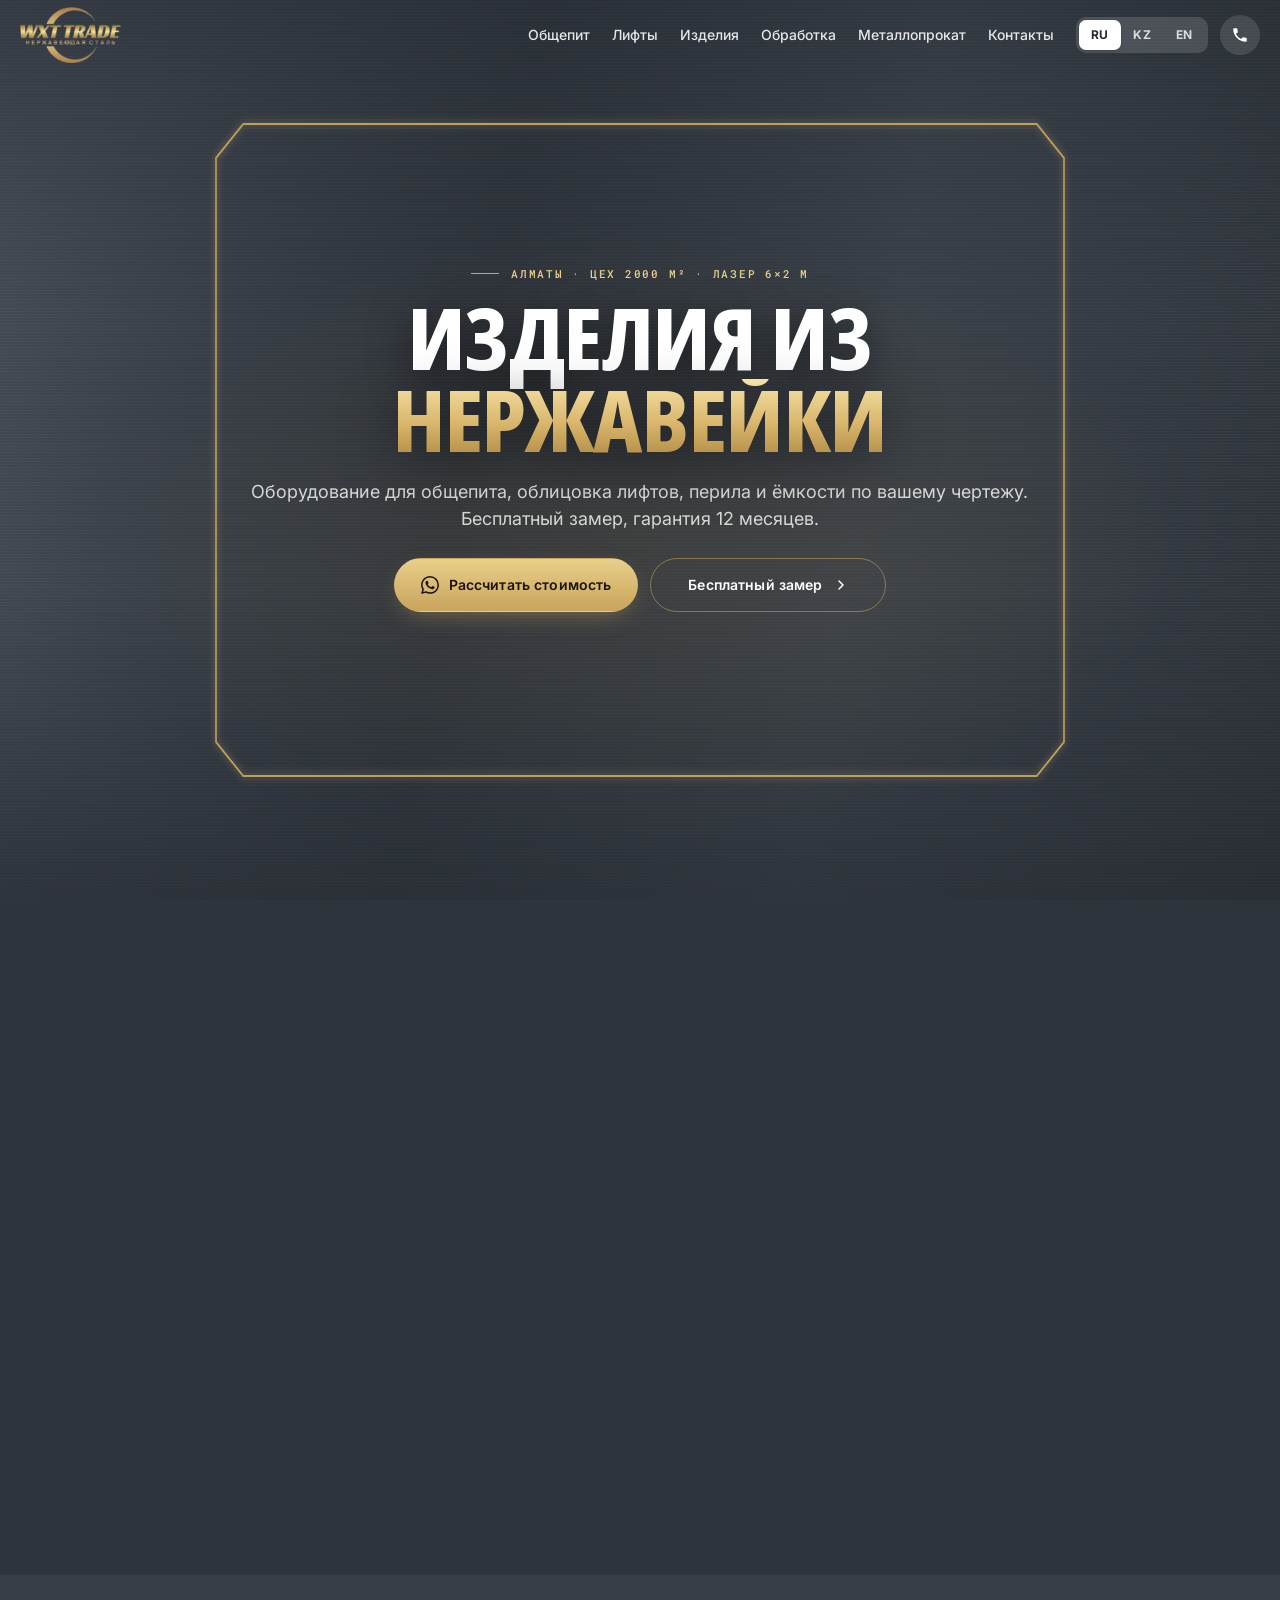
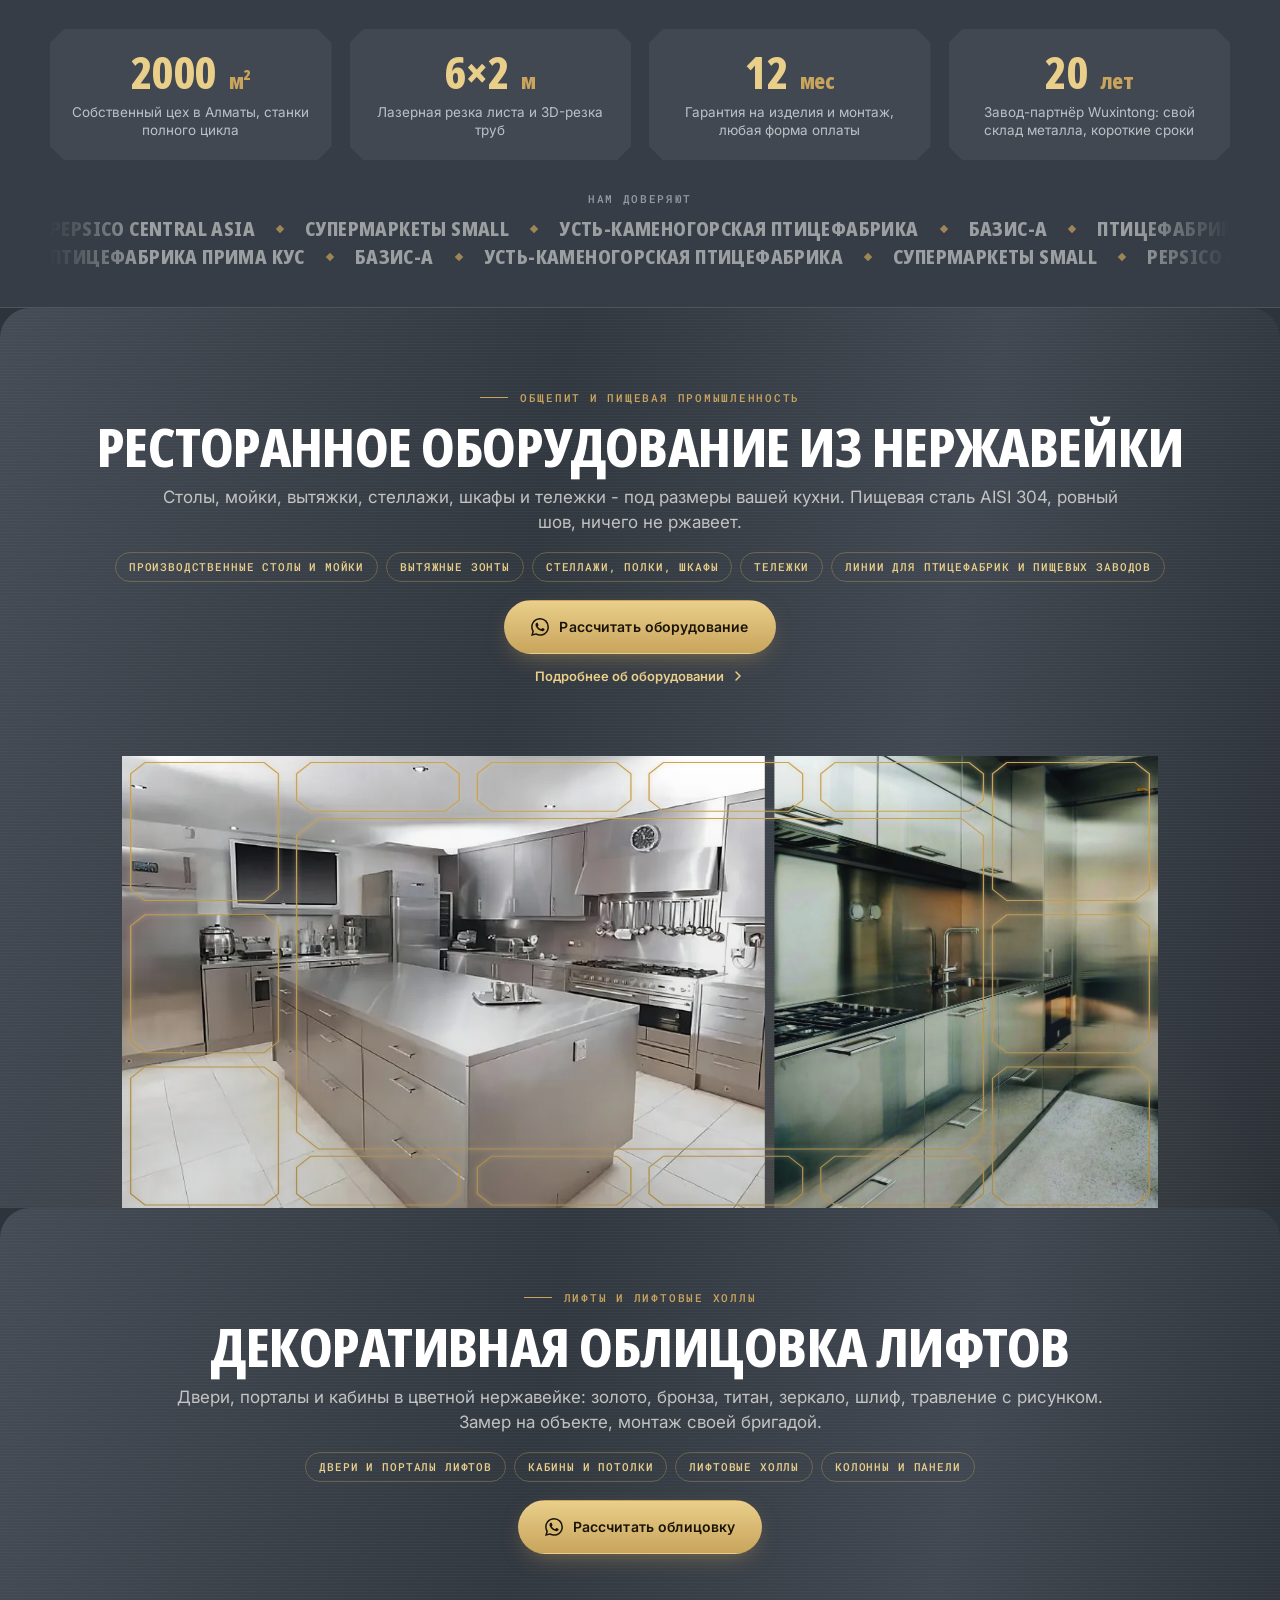
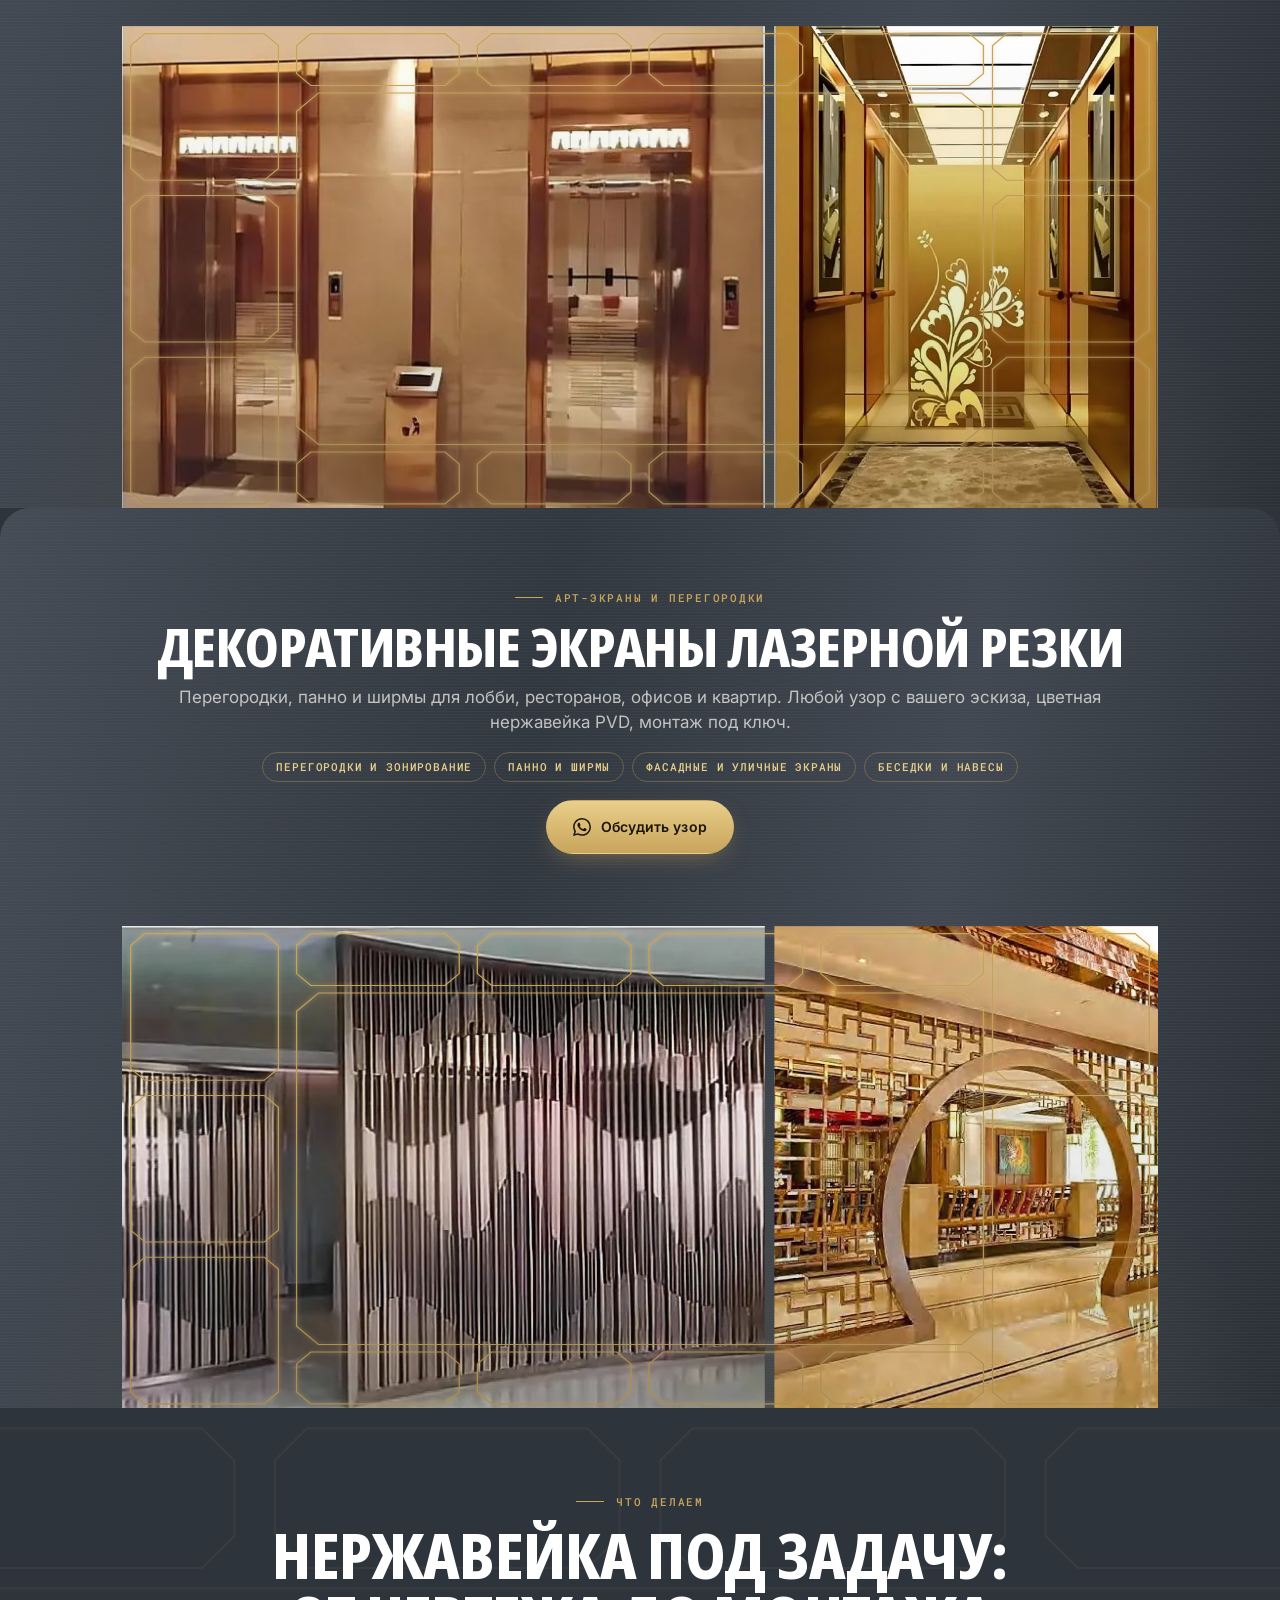
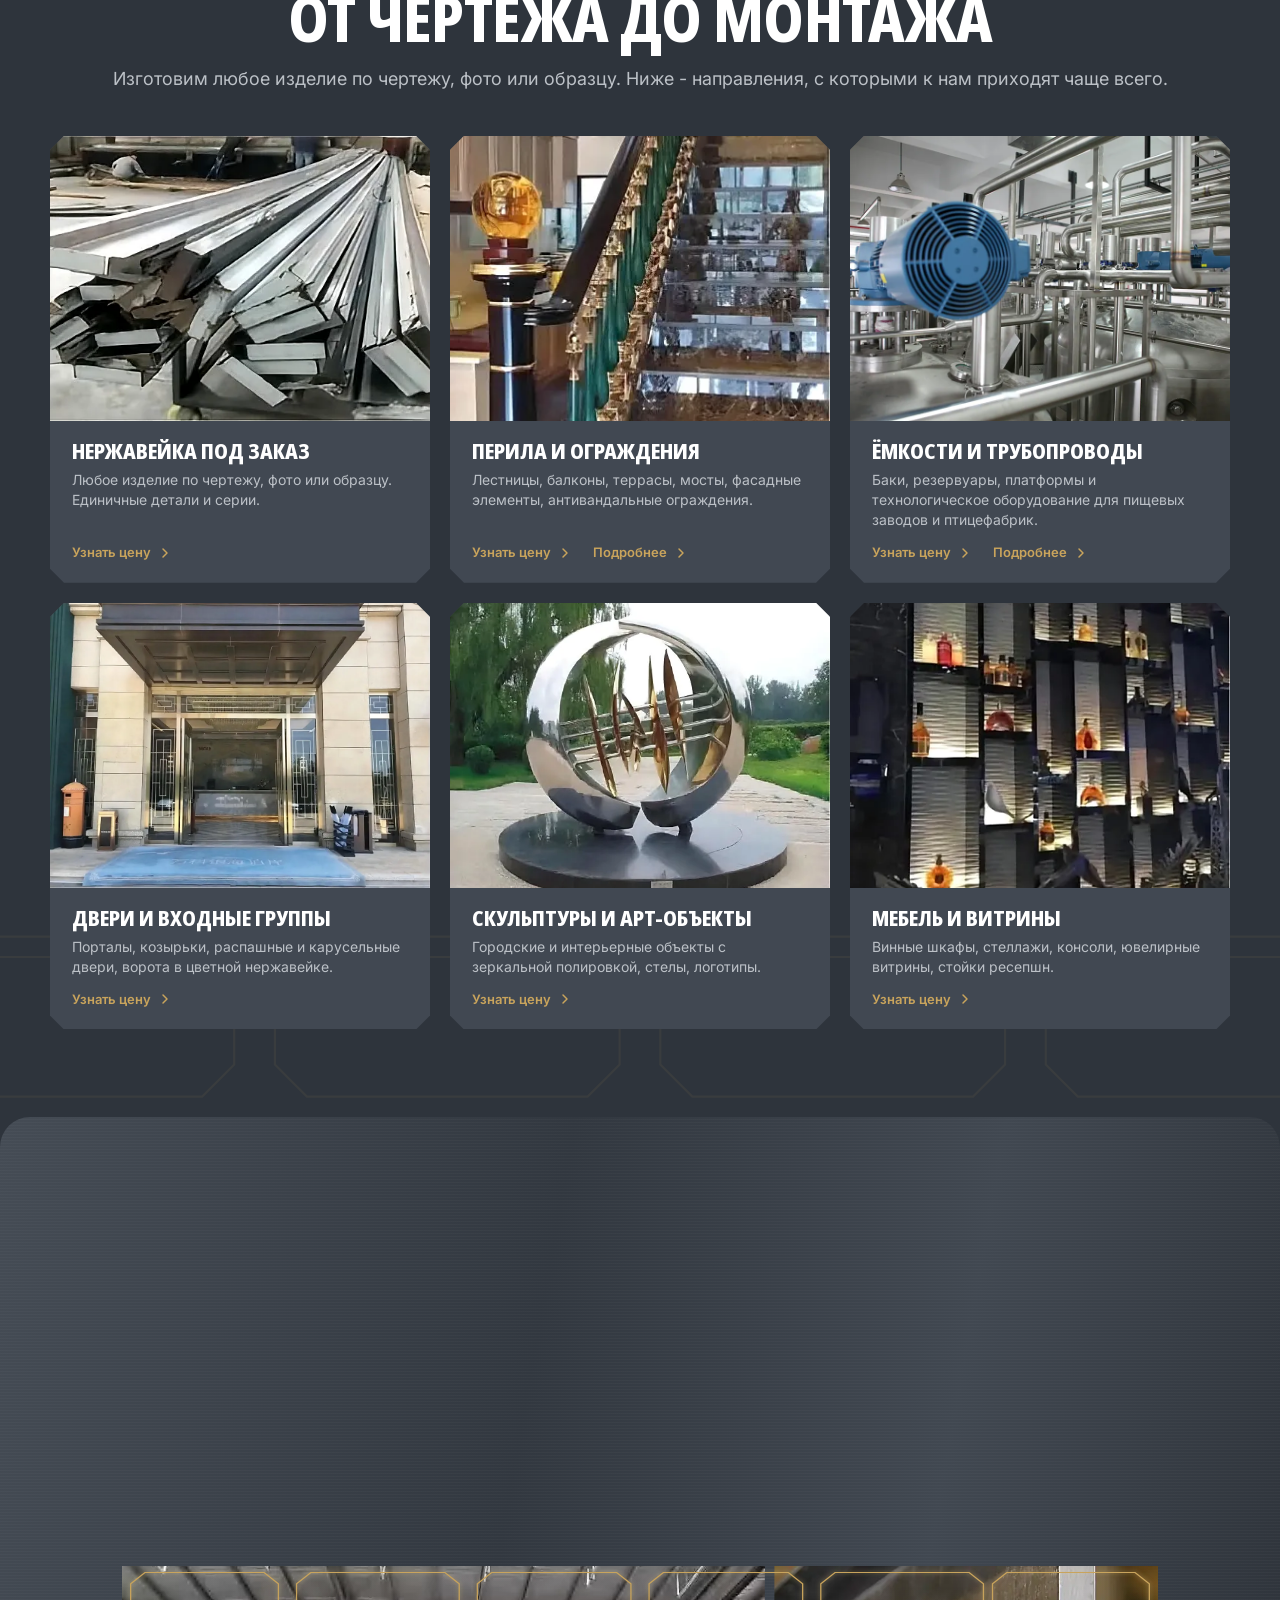
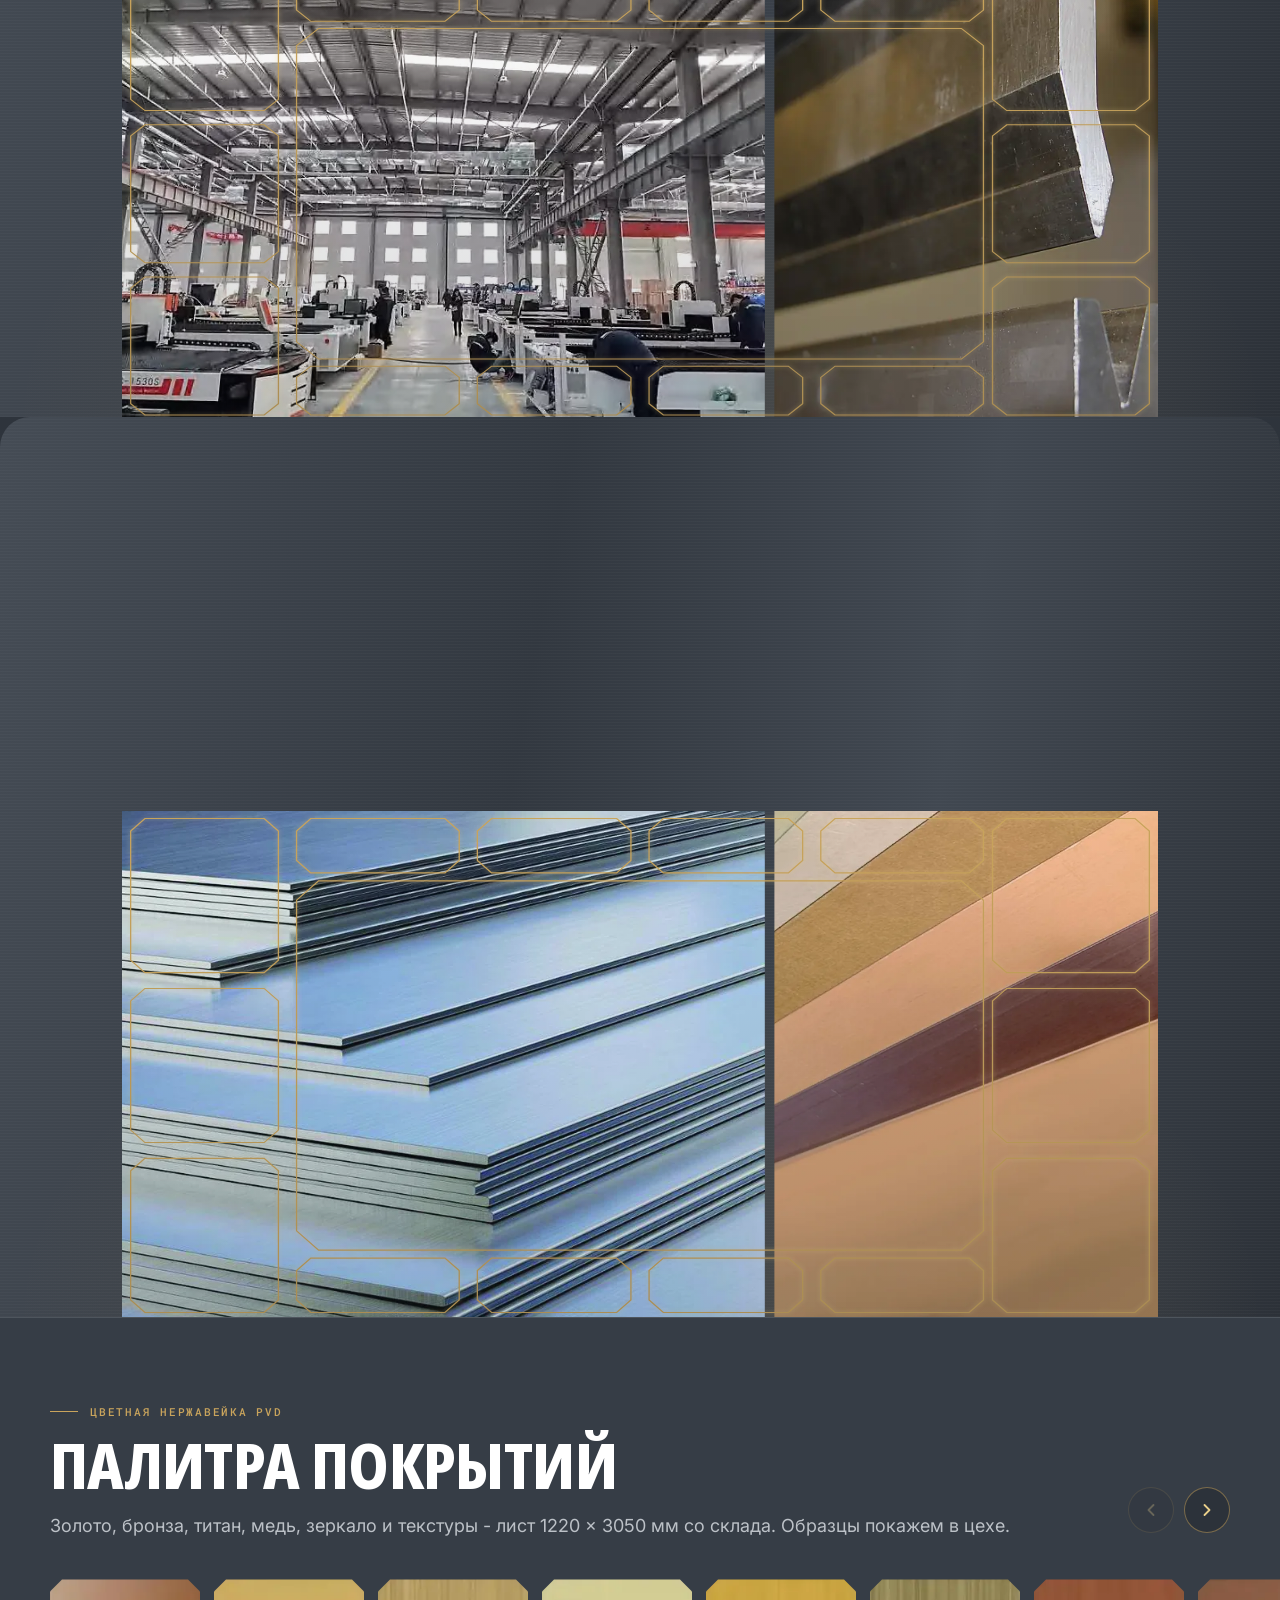
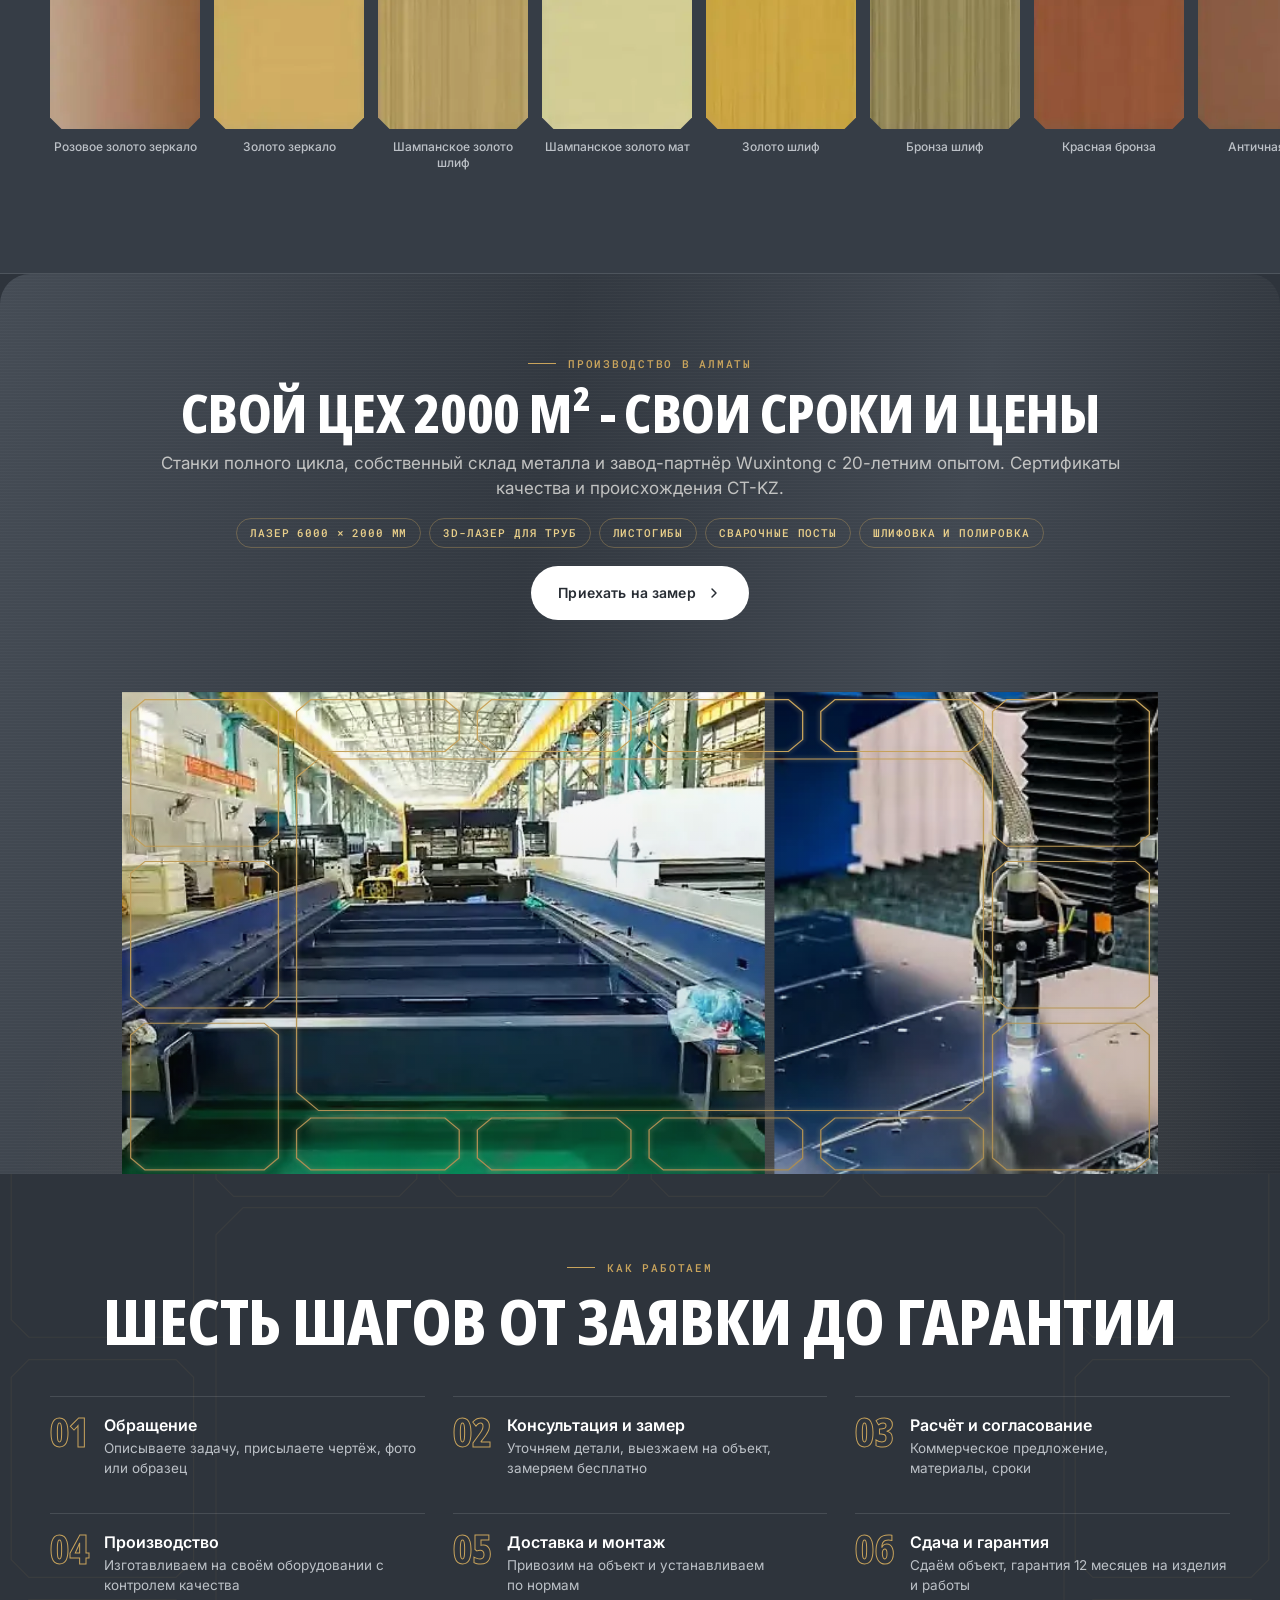
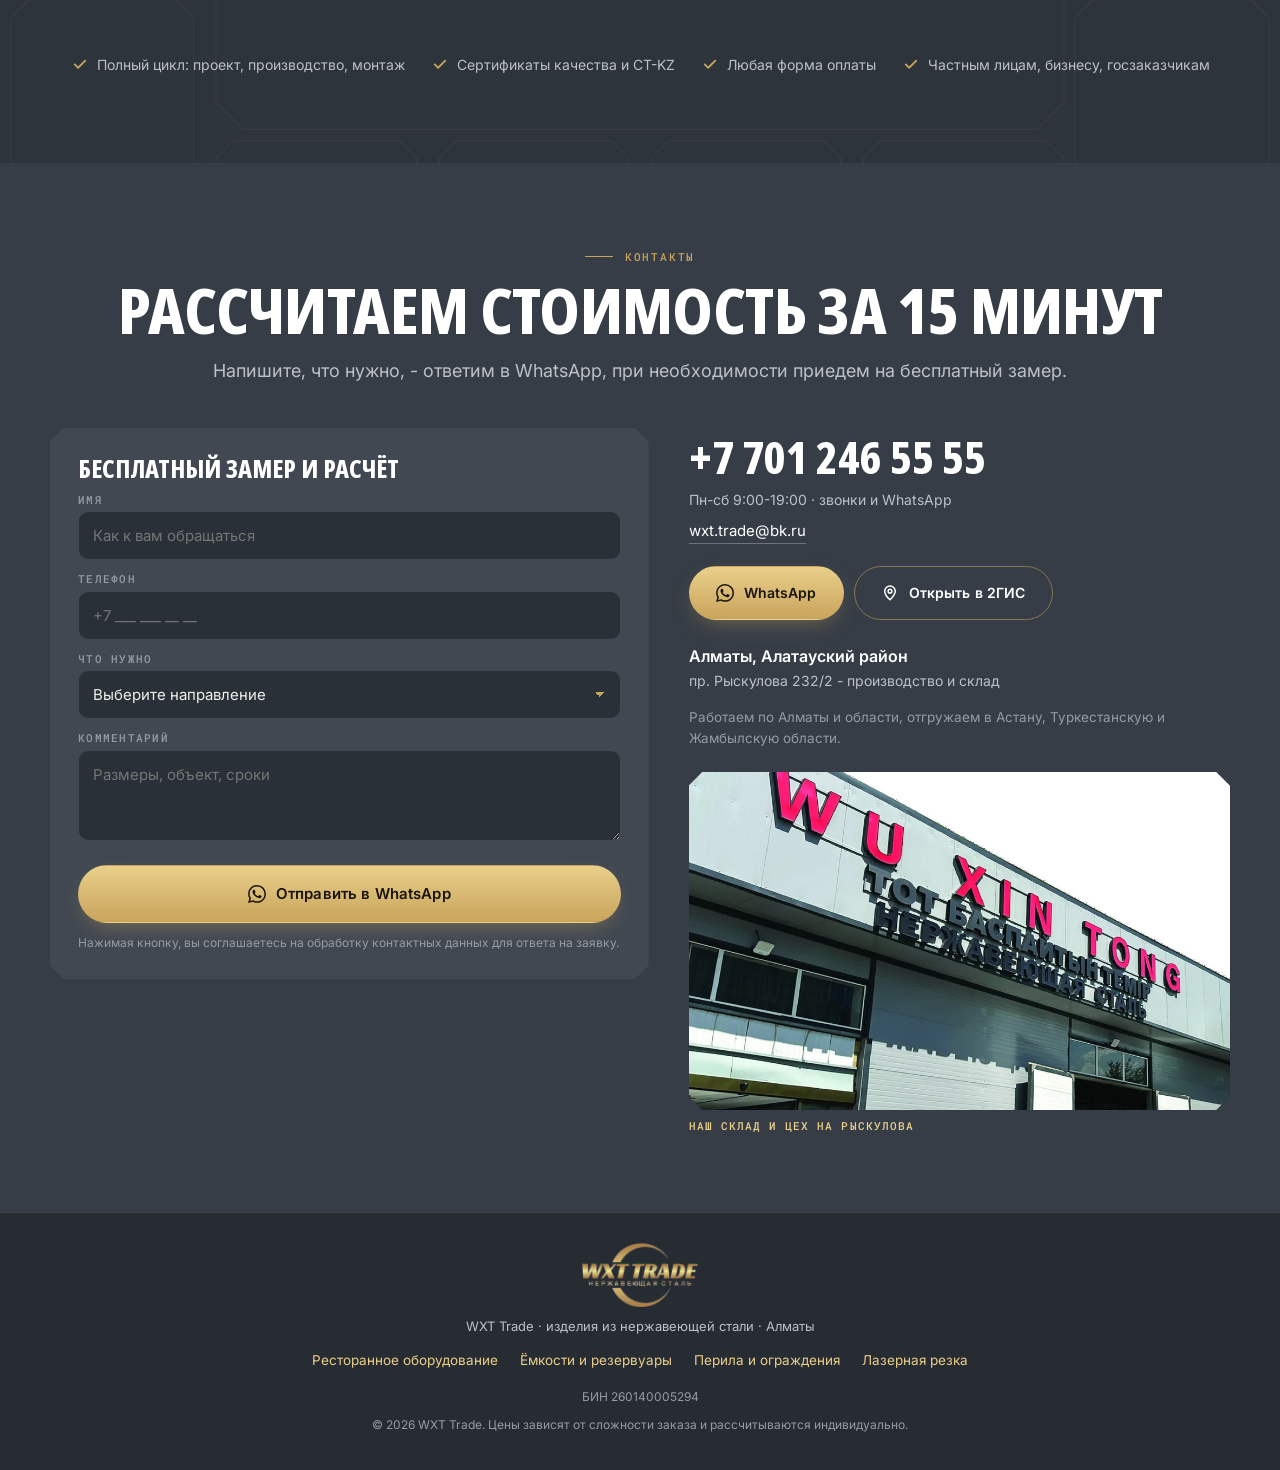
==== commit 57f6aeb7: "Конверсии Google Ads, новый телефон и WhatsApp +7 701 246 55 55, почта wxt.trade@bk.ru Co-Authored-B" ====
--- a/index.html
+++ b/index.html
@@ -29,9 +29,18 @@
 <link href="https://fonts.googleapis.com/css2?family=Noto+Sans+Display:wdth,wght@75,800&family=Inter:wght@400;500;600&family=Roboto+Mono:wght@500&display=swap" rel="stylesheet">
 <link rel="preload" as="image" href="assets/hero.webp" media="(min-width:761px)">
 <link rel="preload" as="image" href="assets/hero-m.webp" media="(max-width:760px)">
-<link rel="stylesheet" href="styles.css?v=20261002-2">
+<link rel="stylesheet" href="styles.css?v=20261002-3">
 <script type="application/ld+json">
-{"@context":"https://schema.org","@type":"LocalBusiness","name":"WXT Trade","alternateName":"WUXINTONG International Trade company","description":"Производство изделий из нержавеющей стали в Алматы: ресторанное оборудование, облицовка лифтов, перила и ограждения, ёмкости и трубопроводы, декоративные экраны, лазерная резка, гибка, сварка, полировка, продажа нержавеющего металлопроката.","url":"https://wxt-trade.kz/","telephone":"+77007333705","taxID":"260140005294","image":"https://wxt-trade.kz/assets/og-image.jpg","address":{"@type":"PostalAddress","streetAddress":"пр. Рыскулова 232/2","addressLocality":"Алматы","addressCountry":"KZ"},"geo":{"@type":"GeoCoordinates","latitude":43.252511,"longitude":76.839477},"openingHoursSpecification":{"@type":"OpeningHoursSpecification","dayOfWeek":["Monday","Tuesday","Wednesday","Thursday","Friday","Saturday"],"opens":"09:00","closes":"19:00"},"sameAs":["https://2gis.kz/almaty/geo/70030077017443817/76.839477,43.252511"],"areaServed":[{"@type":"City","name":"Алматы"},{"@type":"City","name":"Астана"}],"knowsAbout":["Ресторанное оборудование из нержавеющей стали","Облицовка лифтов","Перила и ограждения","Лазерная резка металла","Нержавеющий металлопрокат"]}
+{"@context":"https://schema.org","@type":"LocalBusiness","name":"WXT Trade","alternateName":"WUXINTONG International Trade company","description":"Производство изделий из нержавеющей стали в Алматы: ресторанное оборудование, облицовка лифтов, перила и ограждения, ёмкости и трубопроводы, декоративные экраны, лазерная резка, гибка, сварка, полировка, продажа нержавеющего металлопроката.","url":"https://wxt-trade.kz/","telephone":"+77012465555","email":"wxt.trade@bk.ru","taxID":"260140005294","image":"https://wxt-trade.kz/assets/og-image.jpg","address":{"@type":"PostalAddress","streetAddress":"пр. Рыскулова 232/2","addressLocality":"Алматы","addressCountry":"KZ"},"geo":{"@type":"GeoCoordinates","latitude":43.252511,"longitude":76.839477},"openingHoursSpecification":{"@type":"OpeningHoursSpecification","dayOfWeek":["Monday","Tuesday","Wednesday","Thursday","Friday","Saturday"],"opens":"09:00","closes":"19:00"},"sameAs":["https://2gis.kz/almaty/geo/70030077017443817/76.839477,43.252511"],"areaServed":[{"@type":"City","name":"Алматы"},{"@type":"City","name":"Астана"}],"knowsAbout":["Ресторанное оборудование из нержавеющей стали","Облицовка лифтов","Перила и ограждения","Лазерная резка металла","Нержавеющий металлопрокат"]}
+</script>
+<!-- Google tag (gtag.js) -->
+<script async src="https://www.googletagmanager.com/gtag/js?id=AW-18489725404"></script>
+<script>
+  window.dataLayer = window.dataLayer || [];
+  function gtag(){dataLayer.push(arguments);}
+  gtag('js', new Date());
+  gtag('config', 'AW-18489725404');
+  window.WXT_CONV = {phone: 'AW-18489725404/BVlcCISTgI4dENyjy_BE', lead: 'AW-18489725404/DNA3CIq0gI4dENyjy_BE', contact: 'AW-18489725404/-VLqCIS6gI4dENyjy_BE'};
 </script>
   <script src="https://lead-bot.sultan-askarov-kz.workers.dev/t.js" data-site="wxttrade" defer></script>
 </head>
@@ -79,8 +88,8 @@
         <button type="button" data-lang="kk" aria-pressed="false">KZ</button>
         <button type="button" data-lang="en" aria-pressed="false" lang="en">EN</button>
       </div>
-      <a class="hdr-tel" href="tel:+77007333705">+7 700 733 37 05</a>
-      <a class="rnd rnd-call" href="tel:+77007333705" aria-label="Позвонить +7 700 733 37 05" data-i-aria="a.call"><svg width="18" height="18"><use href="#ic-tel"/></svg></a>
+      <a class="hdr-tel" href="tel:+77012465555">+7 701 246 55 55</a>
+      <a class="rnd rnd-call" href="tel:+77012465555" aria-label="Позвонить +7 701 246 55 55" data-i-aria="a.call"><svg width="18" height="18"><use href="#ic-tel"/></svg></a>
     </div>
   </div>
   <nav class="mnav" id="mnav" aria-label="Мобильное меню" data-i-aria="a.mnav">
@@ -95,8 +104,8 @@
         <a href="#ekrany" data-i="c.ek">Арт-экраны</a><a href="#perila" data-i="c.pe">Перила</a><a href="#emkosti" data-i="c.em">Ёмкости</a><a href="#dveri" data-i="c.dv">Двери</a><a href="#pokrytiya" data-i="c.pv">Цветная нержавейка</a><a href="#etapy" data-i="nav.et">Как работаем</a>
       </div>
       <div class="mnav-foot">
-        <a class="btn btn-solid" href="tel:+77007333705"><svg width="18" height="18"><use href="#ic-tel"/></svg><span>+7 700 733 37 05</span></a>
-        <a class="btn btn-wa" href="https://wa.me/77007333705" data-wa="hero" target="_blank" rel="noopener"><svg width="18" height="18"><use href="#ic-wa"/></svg><span>WhatsApp</span></a>
+        <a class="btn btn-solid" href="tel:+77012465555"><svg width="18" height="18"><use href="#ic-tel"/></svg><span>+7 701 246 55 55</span></a>
+        <a class="btn btn-wa" href="https://wa.me/77012465555" data-wa="hero" target="_blank" rel="noopener"><svg width="18" height="18"><use href="#ic-wa"/></svg><span>WhatsApp</span></a>
       </div>
     </div>
   </nav>
@@ -121,7 +130,7 @@
       <h1 class="h1"><span data-i="hero.t1">Изделия из</span><span class="big" data-i="hero.t2">нержавейки</span></h1>
       <p class="lead" data-i="hero.lead">Оборудование для общепита, облицовка лифтов, перила и ёмкости по вашему чертежу. Бесплатный замер, гарантия 12 месяцев.</p>
       <div class="cta">
-        <a class="btn btn-wa" href="https://wa.me/77007333705" data-wa="hero" target="_blank" rel="noopener"><svg width="18" height="18"><use href="#ic-wa"/></svg><span data-i="hero.b1">Рассчитать стоимость</span></a>
+        <a class="btn btn-wa" href="https://wa.me/77012465555" data-wa="hero" target="_blank" rel="noopener"><svg width="18" height="18"><use href="#ic-wa"/></svg><span data-i="hero.b1">Рассчитать стоимость</span></a>
         <a class="btn btn-ghost" href="#zayavka"><span data-i="hero.b2">Бесплатный замер</span><svg width="16" height="16" style="fill:none"><use href="#ic-arr"/></svg></a>
       </div>
     </div>
@@ -154,7 +163,7 @@
         <ul class="chips" aria-label="Что делаем для общепита" data-i-aria="a.re2">
           <li data-i="re.c1">Производственные столы и мойки</li><li data-i="re.c2">Вытяжные зонты</li><li data-i="re.c3">Стеллажи, полки, шкафы</li><li data-i="re.c4">Тележки</li><li data-i="re.c5">Линии для птицефабрик и пищевых заводов</li>
         </ul>
-        <a class="btn btn-wa" href="https://wa.me/77007333705" data-wa="svc" data-t="Ресторанное оборудование" target="_blank" rel="noopener"><svg width="18" height="18"><use href="#ic-wa"/></svg><span data-i="re.b">Рассчитать оборудование</span></a>
+        <a class="btn btn-wa" href="https://wa.me/77012465555" data-wa="svc" data-t="Ресторанное оборудование" target="_blank" rel="noopener"><svg width="18" height="18"><use href="#ic-wa"/></svg><span data-i="re.b">Рассчитать оборудование</span></a>
         <a class="pp-link" href="restorannoe-oborudovanie/"><span data-i="re.more">Подробнее об оборудовании</span><svg width="16" height="16" style="fill:none"><use href="#ic-arr"/></svg></a>
       </div>
       <div class="cut duo" aria-hidden="true">
@@ -177,7 +186,7 @@
         <ul class="chips" aria-label="Что облицовываем" data-i-aria="a.li2">
           <li data-i="li.c1">Двери и порталы лифтов</li><li data-i="li.c2">Кабины и потолки</li><li data-i="li.c3">Лифтовые холлы</li><li data-i="li.c4">Колонны и панели</li>
         </ul>
-        <a class="btn btn-wa" href="https://wa.me/77007333705" data-wa="svc" data-t="Облицовка лифта" target="_blank" rel="noopener"><svg width="18" height="18"><use href="#ic-wa"/></svg><span data-i="li.b">Рассчитать облицовку</span></a>
+        <a class="btn btn-wa" href="https://wa.me/77012465555" data-wa="svc" data-t="Облицовка лифта" target="_blank" rel="noopener"><svg width="18" height="18"><use href="#ic-wa"/></svg><span data-i="li.b">Рассчитать облицовку</span></a>
       </div>
       <div class="cut duo" aria-hidden="true">
         <img src="assets/lift-2.webp" alt="" width="640" height="500" loading="lazy" decoding="async">
@@ -199,7 +208,7 @@
         <ul class="chips" aria-label="Виды экранов" data-i-aria="a.ek2">
           <li data-i="ek.c1">Перегородки и зонирование</li><li data-i="ek.c2">Панно и ширмы</li><li data-i="ek.c3">Фасадные и уличные экраны</li><li data-i="ek.c4">Беседки и навесы</li>
         </ul>
-        <a class="btn btn-wa" href="https://wa.me/77007333705" data-wa="svc" data-t="Арт-экран / перегородка" target="_blank" rel="noopener"><svg width="18" height="18"><use href="#ic-wa"/></svg><span data-i="ek.b">Обсудить узор</span></a>
+        <a class="btn btn-wa" href="https://wa.me/77012465555" data-wa="svc" data-t="Арт-экран / перегородка" target="_blank" rel="noopener"><svg width="18" height="18"><use href="#ic-wa"/></svg><span data-i="ek.b">Обсудить узор</span></a>
       </div>
       <div class="cut duo" aria-hidden="true">
         <img src="assets/ekrany.webp" alt="" width="1000" height="486" loading="lazy" decoding="async">
@@ -223,37 +232,37 @@
         <div class="card-ph"><img src="assets/gibka-2.webp" alt="Детали из нержавеющей стали после лазерной резки и гибки" data-i-alt="c1.alt" width="520" height="378" loading="lazy" decoding="async"></div>
         <h3 data-i="c1.t">Нержавейка под заказ</h3>
         <p data-i="c1.d">Любое изделие по чертежу, фото или образцу. Единичные детали и серии.</p>
-        <a class="more" href="https://wa.me/77007333705" data-wa="card" target="_blank" rel="noopener"><span data-i="c.price">Узнать цену</span><svg width="16" height="16" style="fill:none"><use href="#ic-arr"/></svg></a>
+        <a class="more" href="https://wa.me/77012465555" data-wa="card" target="_blank" rel="noopener"><span data-i="c.price">Узнать цену</span><svg width="16" height="16" style="fill:none"><use href="#ic-arr"/></svg></a>
       </article>
       <article class="card rv" id="perila">
         <div class="card-ph"><img src="assets/perila.webp" alt="Перила из нержавеющей стали с золотым покрытием на лестнице" data-i-alt="c2.alt" width="382" height="847" loading="lazy" decoding="async"></div>
         <h3 data-i="c2.t">Перила и ограждения</h3>
         <p data-i="c2.d">Лестницы, балконы, террасы, мосты, фасадные элементы, антивандальные ограждения.</p>
-        <div class="card-links"><a class="more" href="https://wa.me/77007333705" data-wa="card" target="_blank" rel="noopener"><span data-i="c.price">Узнать цену</span><svg width="16" height="16" style="fill:none"><use href="#ic-arr"/></svg></a><a class="more" href="perila/"><span data-i="c.more">Подробнее</span><svg width="16" height="16" style="fill:none"><use href="#ic-arr"/></svg></a></div>
+        <div class="card-links"><a class="more" href="https://wa.me/77012465555" data-wa="card" target="_blank" rel="noopener"><span data-i="c.price">Узнать цену</span><svg width="16" height="16" style="fill:none"><use href="#ic-arr"/></svg></a><a class="more" href="perila/"><span data-i="c.more">Подробнее</span><svg width="16" height="16" style="fill:none"><use href="#ic-arr"/></svg></a></div>
       </article>
       <article class="card rv" id="emkosti">
         <div class="card-ph"><img src="assets/emkosti.webp" alt="Ёмкости и трубопроводы из нержавеющей стали на пищевом производстве" data-i-alt="c3.alt" width="900" height="600" loading="lazy" decoding="async"></div>
         <h3 data-i="c3.t">Ёмкости и трубопроводы</h3>
         <p data-i="c3.d">Баки, резервуары, платформы и технологическое оборудование для пищевых заводов и птицефабрик.</p>
-        <div class="card-links"><a class="more" href="https://wa.me/77007333705" data-wa="card" target="_blank" rel="noopener"><span data-i="c.price">Узнать цену</span><svg width="16" height="16" style="fill:none"><use href="#ic-arr"/></svg></a><a class="more" href="emkosti/"><span data-i="c.more">Подробнее</span><svg width="16" height="16" style="fill:none"><use href="#ic-arr"/></svg></a></div>
+        <div class="card-links"><a class="more" href="https://wa.me/77012465555" data-wa="card" target="_blank" rel="noopener"><span data-i="c.price">Узнать цену</span><svg width="16" height="16" style="fill:none"><use href="#ic-arr"/></svg></a><a class="more" href="emkosti/"><span data-i="c.more">Подробнее</span><svg width="16" height="16" style="fill:none"><use href="#ic-arr"/></svg></a></div>
       </article>
       <article class="card rv" id="dveri">
         <div class="card-ph"><img src="assets/dveri.webp" alt="Входная группа и двери из нержавеющей стали" data-i-alt="c4.alt" width="1000" height="752" loading="lazy" decoding="async"></div>
         <h3 data-i="c4.t">Двери и входные группы</h3>
         <p data-i="c4.d">Порталы, козырьки, распашные и карусельные двери, ворота в цветной нержавейке.</p>
-        <a class="more" href="https://wa.me/77007333705" data-wa="card" target="_blank" rel="noopener"><span data-i="c.price">Узнать цену</span><svg width="16" height="16" style="fill:none"><use href="#ic-arr"/></svg></a>
+        <a class="more" href="https://wa.me/77012465555" data-wa="card" target="_blank" rel="noopener"><span data-i="c.price">Узнать цену</span><svg width="16" height="16" style="fill:none"><use href="#ic-arr"/></svg></a>
       </article>
       <article class="card rv" id="skulptury">
         <div class="card-ph"><img src="assets/skulptury.webp" alt="Скульптура из полированной нержавеющей стали" data-i-alt="c5.alt" width="586" height="477" loading="lazy" decoding="async"></div>
         <h3 data-i="c5.t">Скульптуры и арт-объекты</h3>
         <p data-i="c5.d">Городские и интерьерные объекты с зеркальной полировкой, стелы, логотипы.</p>
-        <a class="more" href="https://wa.me/77007333705" data-wa="card" target="_blank" rel="noopener"><span data-i="c.price">Узнать цену</span><svg width="16" height="16" style="fill:none"><use href="#ic-arr"/></svg></a>
+        <a class="more" href="https://wa.me/77012465555" data-wa="card" target="_blank" rel="noopener"><span data-i="c.price">Узнать цену</span><svg width="16" height="16" style="fill:none"><use href="#ic-arr"/></svg></a>
       </article>
       <article class="card rv" id="mebel">
         <div class="card-ph"><img src="assets/mebel.webp" alt="Винный шкаф из нержавеющей стали с подсветкой" data-i-alt="c6.alt" width="500" height="603" loading="lazy" decoding="async"></div>
         <h3 data-i="c6.t">Мебель и витрины</h3>
         <p data-i="c6.d">Винные шкафы, стеллажи, консоли, ювелирные витрины, стойки ресепшн.</p>
-        <a class="more" href="https://wa.me/77007333705" data-wa="card" target="_blank" rel="noopener"><span data-i="c.price">Узнать цену</span><svg width="16" height="16" style="fill:none"><use href="#ic-arr"/></svg></a>
+        <a class="more" href="https://wa.me/77012465555" data-wa="card" target="_blank" rel="noopener"><span data-i="c.price">Узнать цену</span><svg width="16" height="16" style="fill:none"><use href="#ic-arr"/></svg></a>
       </article>
     </div>
   </div>
@@ -269,7 +278,7 @@
         <ul class="chips" aria-label="Виды обработки" data-i-aria="a.ob2">
           <li data-i="ob.c1">Лазерная резка листа</li><li data-i="ob.c2">3D-резка труб</li><li data-i="ob.c3">Гибка</li><li data-i="ob.c4">Сварка</li><li data-i="ob.c5">Шлифовка</li><li data-i="ob.c6">Полировка</li>
         </ul>
-        <a class="btn btn-wa" href="https://wa.me/77007333705" data-wa="svc" data-t="Услуги обработки металла" target="_blank" rel="noopener"><svg width="18" height="18"><use href="#ic-wa"/></svg><span data-i="ob.b">Отправить чертёж</span></a>
+        <a class="btn btn-wa" href="https://wa.me/77012465555" data-wa="svc" data-t="Услуги обработки металла" target="_blank" rel="noopener"><svg width="18" height="18"><use href="#ic-wa"/></svg><span data-i="ob.b">Отправить чертёж</span></a>
         <a class="pp-link" href="lazernaya-rezka/"><span data-i="ob.more">Подробнее о резке и обработке</span><svg width="16" height="16" style="fill:none"><use href="#ic-arr"/></svg></a>
       </div>
       <div class="cut duo" aria-hidden="true">
@@ -292,7 +301,7 @@
         <ul class="chips" aria-label="Что есть на складе" data-i-aria="a.pr2">
           <li data-i="pr.c1">Лист 1220 × 3050 мм</li><li data-i="pr.c2">Трубы круглые и профильные</li><li data-i="pr.c3">Цветной лист PVD</li><li data-i="pr.c4">Круг и полоса</li><li data-i="pr.c5">Отводы и фитинги</li>
         </ul>
-        <a class="btn btn-wa" href="https://wa.me/77007333705" data-wa="svc" data-t="Нержавеющий металлопрокат" target="_blank" rel="noopener"><svg width="18" height="18"><use href="#ic-wa"/></svg><span data-i="pr.b">Запросить прайс</span></a>
+        <a class="btn btn-wa" href="https://wa.me/77012465555" data-wa="svc" data-t="Нержавеющий металлопрокат" target="_blank" rel="noopener"><svg width="18" height="18"><use href="#ic-wa"/></svg><span data-i="pr.b">Запросить прайс</span></a>
       </div>
       <div class="cut duo" aria-hidden="true">
         <img src="assets/prokat-list.webp" alt="" width="800" height="800" loading="lazy" decoding="async">
@@ -425,10 +434,11 @@
         <p class="form-note" data-i="f.note">Нажимая кнопку, вы соглашаетесь на обработку контактных данных для ответа на заявку.</p>
       </form>
       <div class="kinfo rv">
-        <a class="kphone" href="tel:+77007333705">+7 700 733 37 05</a>
+        <a class="kphone" href="tel:+77012465555">+7 701 246 55 55</a>
         <p class="kline" data-i="kt.h">Пн-сб 9:00-19:00 · звонки и WhatsApp</p>
+        <a class="kmail" href="mailto:wxt.trade@bk.ru">wxt.trade@bk.ru</a>
         <div class="kbtns">
-          <a class="btn btn-wa" href="https://wa.me/77007333705" data-wa="kontakty" target="_blank" rel="noopener"><svg width="18" height="18"><use href="#ic-wa"/></svg><span>WhatsApp</span></a>
+          <a class="btn btn-wa" href="https://wa.me/77012465555" data-wa="kontakty" target="_blank" rel="noopener"><svg width="18" height="18"><use href="#ic-wa"/></svg><span>WhatsApp</span></a>
           <a class="btn btn-ghost" href="https://2gis.kz/almaty/geo/70030077017443817/76.839477,43.252511" target="_blank" rel="noopener"><svg width="18" height="18" style="fill:none"><use href="#ic-pin"/></svg><span data-i="kt.map">Открыть в 2ГИС</span></a>
         </div>
         <address class="kaddr">
@@ -457,10 +467,10 @@
 </main>
 
 <div class="bar" id="bar" aria-label="Быстрая связь" data-i-aria="a.bar">
-  <a href="tel:+77007333705"><svg width="18" height="18"><use href="#ic-tel"/></svg><span data-i="bar.call">Позвонить</span></a>
-  <a class="bar-wa" href="https://wa.me/77007333705" data-wa="hero" target="_blank" rel="noopener"><svg width="18" height="18"><use href="#ic-wa"/></svg><span>WhatsApp</span></a>
-</div>
-
-<script src="script.js?v=20261002-2" defer></script>
+  <a href="tel:+77012465555"><svg width="18" height="18"><use href="#ic-tel"/></svg><span data-i="bar.call">Позвонить</span></a>
+  <a class="bar-wa" href="https://wa.me/77012465555" data-wa="hero" target="_blank" rel="noopener"><svg width="18" height="18"><use href="#ic-wa"/></svg><span>WhatsApp</span></a>
+</div>
+
+<script src="script.js?v=20261002-3" defer></script>
 </body>
 </html>
--- a/styles.css
+++ b/styles.css
@@ -302,6 +302,8 @@
 .kphone{display:block;font:800 clamp(30px,3.4vw,44px)/1 var(--fd);font-stretch:75%;color:#fff;white-space:nowrap}
 .kphone:hover{color:var(--gold2)}
 .kline{margin-top:10px;font-size:14px;color:var(--mute)}
+.kmail{display:inline-block;margin-top:10px;font-size:15px;color:#fff;text-decoration:none;border-bottom:1px solid rgba(255,255,255,.28);transition:border-color .2s}
+.kmail:hover{border-color:var(--gold)}
 .kbtns{display:flex;flex-wrap:wrap;gap:10px;margin-top:22px}
 .kaddr{margin-top:26px;font-style:normal}
 .kaddr b{display:block;font:600 16px/1.3 var(--ft);color:#fff}
